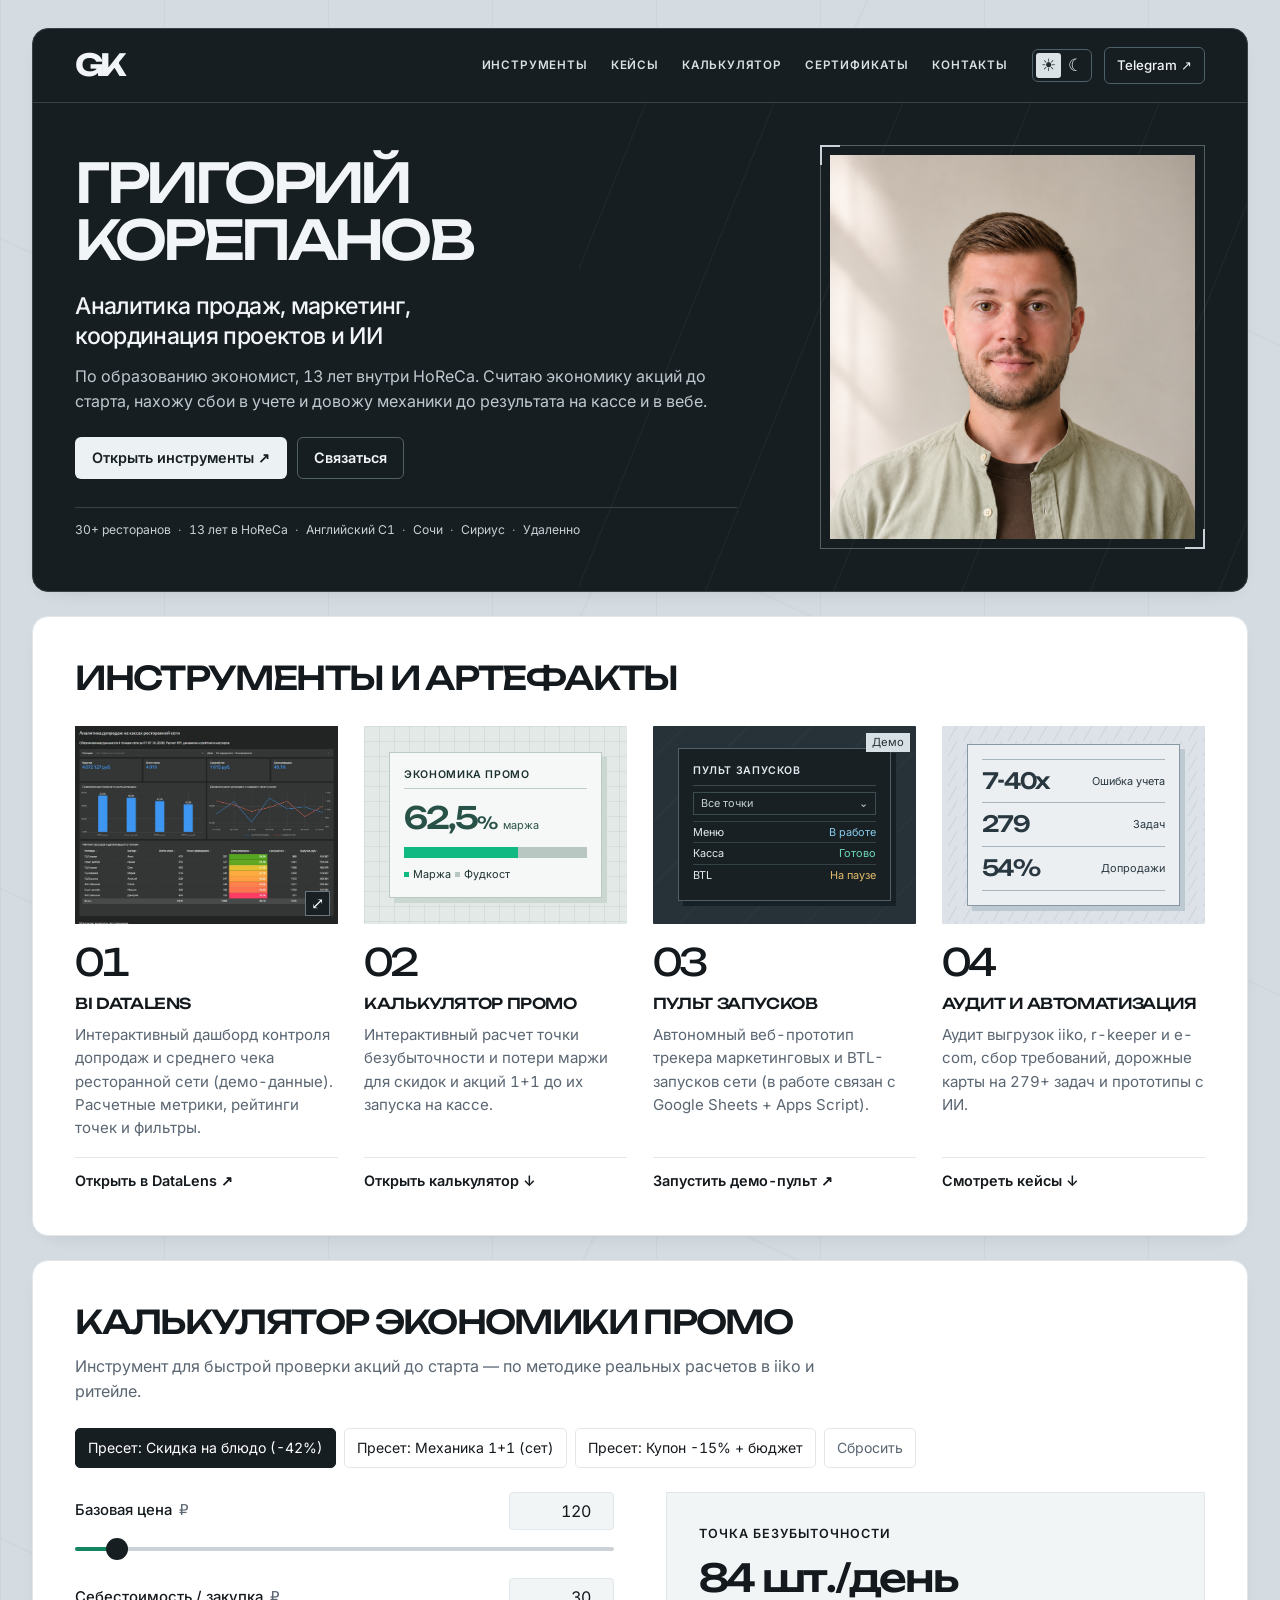
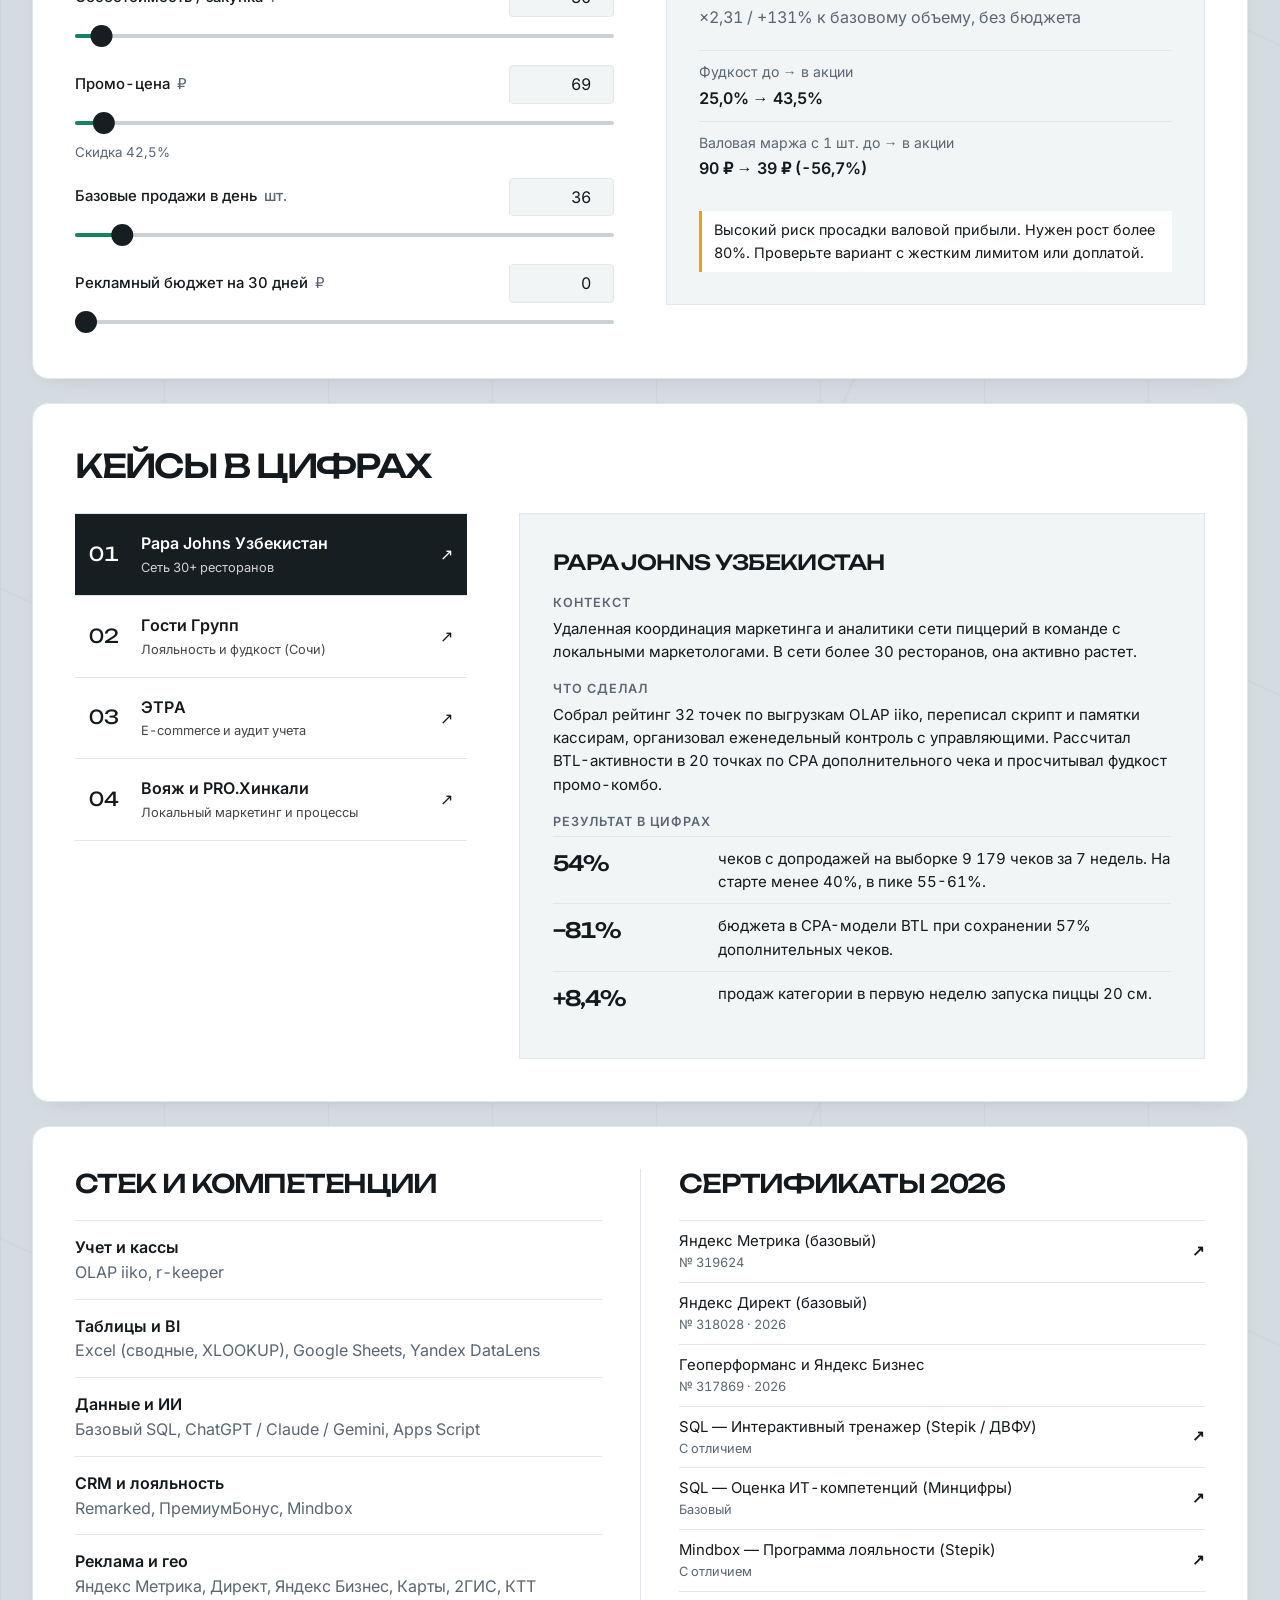
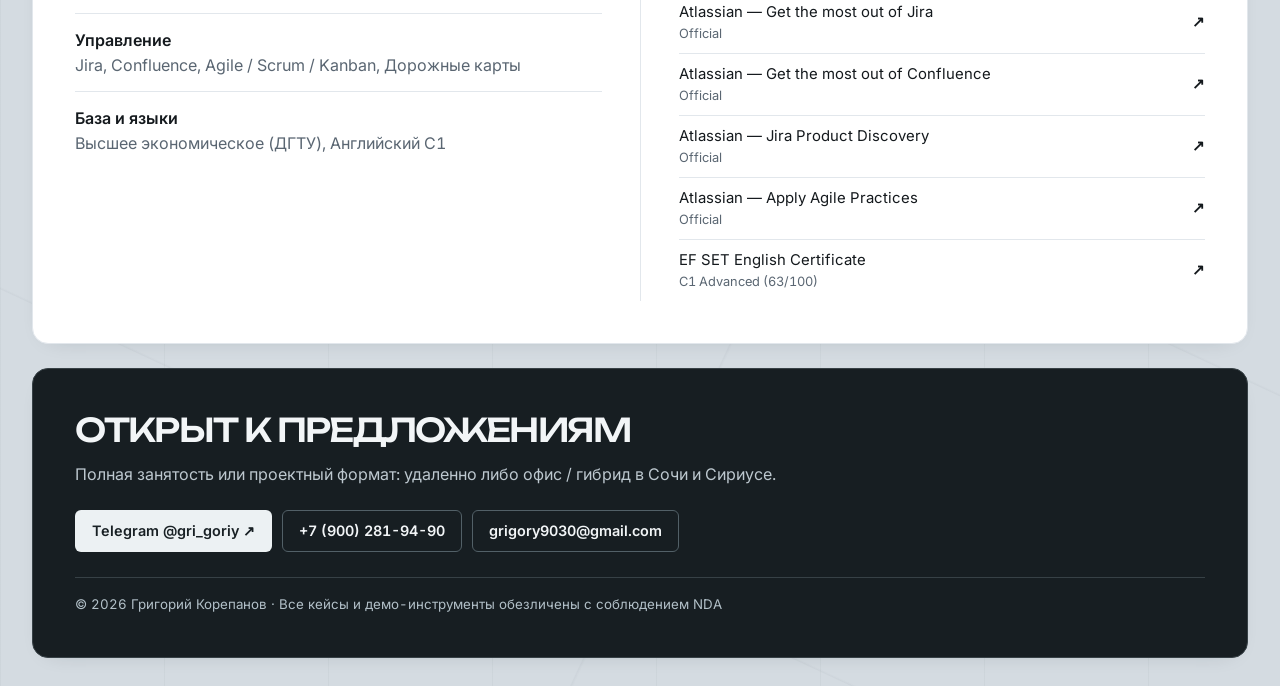
==== index.html @ f905be8c "Add third promo preset and scroll-to-top button" ====
<!doctype html>
<html lang="ru">
<head>
  <meta charset="utf-8">
  <meta name="viewport" content="width=device-width, initial-scale=1">
  <meta name="color-scheme" content="light dark">
  <title>Григорий Корепанов — аналитика продаж, маркетинг, проекты и ИИ</title>
  <meta name="description" content="Портфолио с интерактивными инструментами: BI-дашборд Yandex DataLens, калькулятор экономики промо, демо-пульт запусков сети и кейсы в цифрах.">
  <link rel="icon" type="image/svg+xml" href="assets/img/favicon.svg">
  <meta property="og:type" content="website">
  <meta property="og:locale" content="ru_RU">
  <meta property="og:url" content="https://grigory9030.github.io/">
  <meta property="og:title" content="Григорий Корепанов — аналитика продаж, маркетинг, проекты и ИИ">
  <meta property="og:description" content="Портфолио с интерактивными инструментами: BI-дашборд Yandex DataLens, калькулятор экономики промо, демо-пульт запусков сети и кейсы в цифрах.">
  <meta property="og:image" content="https://grigory9030.github.io/assets/img/og-preview.png">
  <meta property="og:image:type" content="image/png">
  <meta property="og:image:width" content="1200">
  <meta property="og:image:height" content="630">
  <meta property="og:image:alt" content="Григорий Корепанов, аналитика продаж и маркетинг">
  <meta name="twitter:card" content="summary_large_image">
  <meta name="twitter:title" content="Григорий Корепанов — аналитика продаж, маркетинг, проекты и ИИ">
  <meta name="twitter:description" content="Портфолио с интерактивными инструментами: BI-дашборд Yandex DataLens, калькулятор экономики промо, демо-пульт запусков сети и кейсы в цифрах.">
  <meta name="twitter:image" content="https://grigory9030.github.io/assets/img/og-preview.png">
  <script src="theme.js?v=2"></script>
  <link rel="stylesheet" href="styles.css?v=2">
  <script src="motion.js" defer></script>
  <script src="app.js?v=2" defer></script>
</head>
<body>
<svg class="jelly-filter" width="0" height="0" aria-hidden="true">
  <filter id="jelly-goo" x="-35%" y="-25%" width="170%" height="150%">
    <feGaussianBlur in="SourceGraphic" stdDeviation="8" result="blur"/>
    <feColorMatrix in="blur" type="matrix" values="1 0 0 0 0  0 1 0 0 0  0 0 1 0 0  0 0 0 22 -10" result="goo"/>
    <feComposite in="SourceGraphic" in2="goo" operator="atop"/>
  </filter>
</svg>
<a class="skip" href="#tools">К инструментам</a>
<main class="page">
  <section class="panel hero" aria-labelledby="name" id="top">
    <header>
      <a class="monogram" href="#top" aria-label="Григорий Корепанов, начало страницы">GK</a>
      <nav id="main-nav" aria-label="Разделы портфолио">
        <a href="#tools">Инструменты</a><a href="#cases">Кейсы</a><a href="#calculator">Калькулятор</a><a href="#certificates">Сертификаты</a><a href="#contacts">Контакты</a>
      </nav>
      <div class="header-actions">
        <button class="menu-toggle" type="button" aria-controls="main-nav" aria-expanded="false">Меню</button>
        <button class="theme-toggle" type="button" aria-label="Темная тема" aria-pressed="false" title="Переключить тему"><span aria-hidden="true">☀</span><span aria-hidden="true">☾</span></button>
        <a class="top-telegram" href="https://t.me/gri_goriy" target="_blank" rel="noopener">Telegram ↗</a>
      </div>
    </header>
    <div class="hero-body">
      <div class="hero-copy">
        <h1 id="name" tabindex="-1">Григорий<br>Корепанов</h1>
        <p class="position">Аналитика продаж, маркетинг,<br class="desktop"> координация проектов и ИИ</p>
        <p class="intro">По образованию экономист, 13 лет внутри HoReCa. Считаю экономику акций до старта, нахожу сбои в учете и довожу механики до результата на кассе и в вебе.</p>
        <div class="buttons"><a class="btn bright" href="#tools">Открыть инструменты ↗</a><a class="btn outline" href="#contacts">Связаться</a></div>
        <ul class="facts" aria-label="Краткие факты"><li>30+ ресторанов</li><li>13 лет в HoReCa</li><li>Английский C1</li><li>Сочи</li><li>Сириус</li><li>Удаленно</li></ul>
      </div>
      <div class="portrait-frame"><img class="portrait" src="assets/img/photo.png" width="1086" height="1448" alt="Григорий Корепанов"></div>
    </div>
  </section>

  <section class="panel pad" id="tools" aria-labelledby="tools-title">
    <h2 id="tools-title">Инструменты и артефакты</h2>
    <div class="tools-grid">
      <article class="tool">
        <a class="preview dashboard" id="show-dashboard" href="assets/img/datalens-preview.png" aria-label="Увеличить скриншот дашборда DataLens"><img src="assets/img/datalens-preview.png" alt="" width="1424" height="1226"><span class="enlarge" aria-hidden="true">⤢</span></a>
        <span class="index">01</span><h3>BI DataLens</h3>
        <p>Интерактивный дашборд контроля допродаж и среднего чека ресторанной сети (демо-данные). Расчетные метрики, рейтинги точек и фильтры.</p>
        <a class="tool-link" href="https://datalens.yandex/4i9kp7n8df4an?_share_link=public" target="_blank" rel="noopener">Открыть в DataLens ↗</a>
      </article>
      <article class="tool">
        <div class="preview calc-art" aria-hidden="true"><div class="mini-widget"><div class="micro-heading">Экономика промо</div><div class="mini-summary"><strong>62,5<span>%</span></strong><span>маржа</span></div><div class="proportion"></div><div class="micro-legend"><i></i> Маржа <i></i> Фудкост</div></div></div>
        <span class="index">02</span><h3>Калькулятор промо</h3>
        <p>Интерактивный расчет точки безубыточности и потери маржи для скидок и акций 1+1 до их запуска на кассе.</p>
        <a class="tool-link" href="#calculator">Открыть калькулятор ↓</a>
      </article>
      <article class="tool">
        <div class="preview tracker-art" aria-hidden="true"><div class="mini-tracker"><div class="micro-heading">Пульт запусков</div><div class="mini-filter">Все точки <span>⌄</span></div><div class="mini-row"><span>Меню</span><em>В работе</em></div><div class="mini-row"><span>Касса</span><em>Готово</em></div><div class="mini-row"><span>BTL</span><em>На паузе</em></div></div></div>
        <span class="index">03</span><h3>Пульт запусков</h3>
        <p>Автономный веб-прототип трекера маркетинговых и BTL-запусков сети (в работе связан с Google Sheets + Apps Script).</p>
        <a class="tool-link" data-theme-link href="./tracker.html">Запустить демо-пульт ↗</a> <small class="demo-label">Демо</small>
      </article>
      <article class="tool">
        <div class="preview audit-art" aria-hidden="true"><div class="audit-sheet"><div><strong>7-40x</strong><span>Ошибка учета</span></div><div><strong>279</strong><span>Задач</span></div><div><strong>54%</strong><span>Допродажи</span></div></div></div>
        <span class="index">04</span><h3>Аудит и автоматизация</h3><p>Аудит выгрузок iiko, r-keeper и e-com, сбор требований, дорожные карты на 279+ задач и прототипы с ИИ.</p>
        <a class="tool-link" href="#cases">Смотреть кейсы ↓</a>
      </article>
    </div>
  </section>

  <section class="panel pad" id="calculator" aria-labelledby="calc-title">
    <h2 id="calc-title">Калькулятор экономики промо</h2>
    <p class="lead">Инструмент для быстрой проверки акций до старта — по методике реальных расчетов в iiko и ритейле.</p>
    <div class="presets" aria-label="Пресеты калькулятора">
      <button type="button" data-preset="dish">Пресет: Скидка на блюдо (-42%)</button>
      <button type="button" data-preset="set">Пресет: Механика 1+1 (сет)</button>
      <button type="button" data-preset="coupon">Пресет: Купон -15% + бюджет</button>
      <button type="button" id="reset-calc">Сбросить</button>
    </div>
    <div class="calc-layout">
      <form id="calc-form" onsubmit="return false">
        <p id="unit-note" hidden>В механике 1+1 цена, себестоимость и объем указаны для целого сета.</p>
        <div class="control">
          <label for="base">Базовая цена <span class="unit">₽</span></label>
          <input id="base" type="number" min="0.01" max="1000000000" step="0.01" value="120" inputmode="decimal" required>
          <input type="range" data-field="base" aria-label="Базовая цена, ползунок" min="0.01" max="2000" step="0.01" value="120">
          
        </div>
        <div class="control">
          <label for="cost">Себестоимость / закупка <span class="unit">₽</span></label>
          <input id="cost" type="number" min="0" max="1000000000" step="0.01" value="30" inputmode="decimal" required>
          <input type="range" data-field="cost" aria-label="Себестоимость / закупка, ползунок" min="0" max="1000" step="0.01" value="30">
          
        </div>
        <div class="control">
          <label for="promo">Промо-цена <span class="unit">₽</span></label>
          <input id="promo" type="number" min="0" max="1000000000" step="0.01" value="69" inputmode="decimal" required>
          <input type="range" data-field="promo" aria-label="Промо-цена, ползунок" min="0" max="2000" step="0.01" value="69">
          <small id="discount-label"></small>
        </div>
        <div class="control">
          <label for="volume">Базовые продажи в день <span class="unit">шт.</span></label>
          <input id="volume" type="number" min="1" max="1000000000" step="1" value="36" inputmode="numeric" required>
          <input type="range" data-field="volume" aria-label="Базовые продажи в день, ползунок" min="1" max="500" step="1" value="36">
          
        </div>
        <div class="control">
          <label for="budget">Рекламный бюджет на 30 дней <span class="unit">₽</span></label>
          <input id="budget" type="number" min="0" max="1000000000" step="1" value="0" inputmode="numeric" required>
          <input type="range" data-field="budget" aria-label="Рекламный бюджет на 30 дней, ползунок" min="0" max="50000" step="1" value="0">
          
        </div>
      </form>
      <div class="calc-result" aria-live="polite" aria-atomic="true">
        <h3>Точка безубыточности</h3><strong id="target"></strong><p id="growth"></p>
        <dl>
          <div><dt>Фудкост до → в акции</dt><dd id="food"></dd></div>
          <div><dt>Валовая маржа с 1 шт. до → в акции</dt><dd id="profits"></dd></div>
          <div id="ad-row" hidden><dt>Окупаемость бюджета</dt><dd id="ad-cost"></dd></div>
          <div id="ad-total-row" hidden><dt>Точка безубыточности с бюджетом</dt><dd id="ad-total"></dd></div>
        </dl>
        <div id="verdict" class="verdict"></div>
      </div>
    </div>
  </section>

  <section class="panel pad" id="cases" aria-labelledby="cases-title">
    <h2 id="cases-title">Кейсы в цифрах</h2>
    <div class="case-split">
      <div class="case-tabs" role="tablist" aria-label="Кейсы" aria-orientation="vertical">
        <button id="tab-0" role="tab" aria-controls="case-0" aria-selected="true" tabindex="0"><span class="case-num">01</span><span><b>Papa Johns Узбекистан</b><small>Сеть 30+ ресторанов</small></span><span aria-hidden="true">↗</span></button>
        <button id="tab-1" role="tab" aria-controls="case-1" aria-selected="false" tabindex="-1"><span class="case-num">02</span><span><b>Гости Групп</b><small>Лояльность и фудкост (Сочи)</small></span><span aria-hidden="true">↗</span></button>
        <button id="tab-2" role="tab" aria-controls="case-2" aria-selected="false" tabindex="-1"><span class="case-num">03</span><span><b>ЭТРА</b><small>E-commerce и аудит учета</small></span><span aria-hidden="true">↗</span></button>
        <button id="tab-3" role="tab" aria-controls="case-3" aria-selected="false" tabindex="-1"><span class="case-num">04</span><span><b>Вояж и PRO.Хинкали</b><small>Локальный маркетинг и процессы</small></span><span aria-hidden="true">↗</span></button>
      </div>
      <div class="case-records">
        <article id="case-0" class="case-record" role="tabpanel" aria-labelledby="tab-0" tabindex="0">
          <h3>Papa Johns Узбекистан</h3><h4>Контекст</h4><p>Удаленная координация маркетинга и аналитики сети пиццерий в команде с локальными маркетологами. В сети более 30 ресторанов, она активно растет.</p><h4>Что сделал</h4><p>Собрал рейтинг 32 точек по выгрузкам OLAP iiko, переписал скрипт и памятки кассирам, организовал еженедельный контроль с управляющими. Рассчитал BTL-активности в 20 точках по CPA дополнительного чека и просчитывал фудкост промо-комбо.</p>
          <h4>Результат в цифрах</h4>
          <dl class="case-metrics"><div><dt>54%</dt><dd>чеков с допродажей на выборке 9 179 чеков за 7 недель. На старте менее 40%, в пике 55-61%.</dd></div><div><dt>−81%</dt><dd>бюджета в CPA-модели BTL при сохранении 57% дополнительных чеков.</dd></div><div><dt>+8,4%</dt><dd>продаж категории в первую неделю запуска пиццы 20 см.</dd></div></dl>
        </article>
        <article id="case-1" class="case-record" role="tabpanel" aria-labelledby="tab-1" tabindex="0" hidden>
          <h3>Гости Групп</h3><h4>Контекст</h4><p>Сочинская ресторанная сеть в Красной Поляне. Задачи включали развитие программы лояльности Remarked и отсечение убыточных промо.</p><h4>Что сделал</h4><p>Рассчитал welcome-оффер «2000 баллов за регистрацию», подготовил ТЗ на QR-носители в залах, выявил сбой доставки триггера на 7-й день. Провел аудит акций по фудкосту и валовой прибыли в iiko.</p>
          <h4>Результат в цифрах</h4>
          <dl class="case-metrics"><div><dt>1 765</dt><dd>регистраций за 8 недель. Конверсия в первую покупку 64,6%, средний чек участников выше на 75%.</dd></div><div><dt>3,98 ₽</dt><dd>расчетной валовой прибыли на 1 ₽ баллов. После размещения QR регистрации выросли на 38%, возврат гостей вырос с 10,9% до 16,6%.</dd></div><div><dt>−46%</dt><dd>достигало падение валовой прибыли у акций, которые исключили.</dd></div></dl>
        </article>
        <article id="case-2" class="case-record" role="tabpanel" aria-labelledby="tab-2" tabindex="0" hidden>
          <h3>ЭТРА</h3><h4>Контекст</h4><p>Интернет-магазин и онлайн-обучение с клиентской базой 27 000 человек.</p><h4>Что сделал</h4><p>Координировал редизайн магазина на Next.js / Payload CMS, перенос курса на поддомен и запуск сезонного проекта. Спроектировал 3-шаговую цепочку брошенной корзины с подарком вместо скидки. Вместе с аналитиком провел аудит выгрузок.</p>
          <h4>Результат в цифрах</h4>
          <dl class="case-metrics"><div><dt>7-40 раз</dt><dd>во столько раз ошибка статусов заказов занижала продажи в отчетах. Ошибка исправлена.</dd></div><div><dt>112,9%</dt><dd>выполнение командой плана выручки за сентябрь.</dd></div></dl>
        </article>
        <article id="case-3" class="case-record" role="tabpanel" aria-labelledby="tab-3" tabindex="0" hidden>
          <h3>Вояж и PRO.Хинкали</h3><h4>Контекст</h4><p>Два ресторана в Ростове Великом (ООО «Вояж») и четыре ресторана PRO.Хинкали / Lali.</p><h4>Что сделал</h4><p>Вел дорожную карту на 279 задач и матрицу 70 функций команды. Пересчитал цены 102 блюд по конкурентам и фудкосту, подготовил 4 карты торговых территорий и схему навигации из 7 точек. Провел аудит Яндекс Директа за 9 месяцев и выгрузок r-keeper.</p>
          <h4>Результат в цифрах</h4>
          <dl class="case-metrics"><div><dt>110%</dt><dd>выполнение командой сводного плана выручки августа.</dd></div><div><dt>84 чека</dt><dd>с 1 000 купонов. Конверсия выросла с 5% до 8,4%.</dd></div><div><dt>919 ₽</dt><dd>CPA в Поиске против 1 764 ₽ в РСЯ.</dd></div><div><dt>58 позиций</dt><dd>вместо 16 показывал чек из-за ошибки в r-keeper.</dd></div></dl>
        </article>
      </div>
    </div>
  </section>

  <section class="panel pad specs" id="certificates" aria-label="Стек и сертификаты 2026">
    <div><h2>Стек и компетенции</h2><dl class="stack-list">
      <div><dt>Учет и кассы</dt><dd>OLAP iiko, r-keeper</dd></div>
      <div><dt>Таблицы и BI</dt><dd>Excel (сводные, XLOOKUP), Google Sheets, Yandex DataLens</dd></div>
      <div><dt>Данные и ИИ</dt><dd>Базовый SQL, ChatGPT / Claude / Gemini, Apps Script</dd></div>
      <div><dt>CRM и лояльность</dt><dd>Remarked, ПремиумБонус, Mindbox</dd></div>
      <div><dt>Реклама и гео</dt><dd>Яндекс Метрика, Директ, Яндекс Бизнес, Карты, 2ГИС, КТТ</dd></div>
      <div><dt>Управление</dt><dd>Jira, Confluence, Agile / Scrum / Kanban, Дорожные карты</dd></div>
      <div><dt>База и языки</dt><dd>Высшее экономическое (ДГТУ), Английский C1</dd></div>
    </dl></div>
    <div><h2>Сертификаты 2026</h2><ul class="cert-list">
      <li><a href="assets/certs/yandex-metrika.pdf" target="_blank" rel="noopener"><span>Яндекс Метрика (базовый)<small>№ 319624</small></span><b aria-hidden="true">↗</b></a></li>
      <li><span>Яндекс Директ (базовый)<small>№ 318028 · 2026</small></span></li>
      <li><span>Геоперформанс и Яндекс Бизнес<small>№ 317869 · 2026</small></span></li>
      <li><a href="assets/certs/sql-stepik.pdf" target="_blank" rel="noopener"><span>SQL — Интерактивный тренажер (Stepik / ДВФУ)<small>С отличием</small></span><b aria-hidden="true">↗</b></a></li>
      <li><a href="assets/certs/sql-mincifry.pdf" target="_blank" rel="noopener"><span>SQL — Оценка ИТ-компетенций (Минцифры)<small>Базовый</small></span><b aria-hidden="true">↗</b></a></li>
      <li><a href="https://stepik.org/certificate/0aa298a273b7d3f8244e8a07cd663d7ff45f9c26.pdf" target="_blank" rel="noopener"><span>Mindbox — Программа лояльности (Stepik)<small>С отличием</small></span><b aria-hidden="true">↗</b></a></li>
      <li><a href="assets/certs/atlassian-jira.pdf" target="_blank" rel="noopener"><span>Atlassian — Get the most out of Jira<small>Official</small></span><b aria-hidden="true">↗</b></a></li>
      <li><a href="assets/certs/atlassian-confluence.pdf" target="_blank" rel="noopener"><span>Atlassian — Get the most out of Confluence<small>Official</small></span><b aria-hidden="true">↗</b></a></li>
      <li><a href="assets/certs/atlassian-jira-product-discovery.pdf" target="_blank" rel="noopener"><span>Atlassian — Jira Product Discovery<small>Official</small></span><b aria-hidden="true">↗</b></a></li>
      <li><a href="assets/certs/atlassian-agile.pdf" target="_blank" rel="noopener"><span>Atlassian — Apply Agile Practices<small>Official</small></span><b aria-hidden="true">↗</b></a></li>
      <li><a href="assets/certs/ef-set.pdf" target="_blank" rel="noopener"><span>EF SET English Certificate<small>C1 Advanced (63/100)</small></span><b aria-hidden="true">↗</b></a></li>
    </ul></div>
  </section>
  <footer class="panel pad contacts" id="contacts"><h2>Открыт к предложениям</h2><p>Полная занятость или проектный формат: удаленно либо офис / гибрид в Сочи и Сириусе.</p>
    <div class="buttons"><a class="btn bright" href="https://t.me/gri_goriy" target="_blank" rel="noopener">Telegram @gri_goriy ↗</a><a class="btn outline" href="tel:+79002819490">+7 (900) 281-94-90</a><a class="btn outline" href="mailto:grigory9030@gmail.com">grigory9030@gmail.com</a></div>
    <small>© 2026 Григорий Корепанов · Все кейсы и демо-инструменты обезличены с соблюдением NDA</small></footer>
</main>
<button class="back-to-top" type="button" aria-label="Вернуться наверх" inert>
  <svg width="20" height="20" viewBox="0 0 24 24" fill="none" stroke="currentColor" stroke-width="1.5" stroke-linecap="round" stroke-linejoin="round" aria-hidden="true"><path d="M12 19V5m-5 5 5-5 5 5"/></svg>
</button>
<dialog id="lightbox" aria-label="Дашборд аналитики допродаж"><div class="viewer-head"><strong>BI DataLens</strong><div><button type="button" id="zoom" aria-pressed="false">Увеличить</button><button type="button" id="close-viewer" aria-label="Закрыть просмотр">Закрыть ×</button></div></div><div class="image-stage"><img src="assets/img/datalens-preview.png" alt="Дашборд по четырем ресторанам: выручка, средний чек, доля допродаж и рейтинг кассиров" width="1424" height="1226"></div></dialog>
</body>
</html>
---- styles.css ----
@font-face { font-family:Inter; src:url("assets/fonts/inter-ru.woff2") format("woff2"); font-style:normal; font-weight:400 600; font-display:swap; unicode-range:U+0301,U+0400-045F,U+0490-0491,U+04B0-04B1,U+2116; }
@font-face { font-family:Inter; src:url("assets/fonts/inter-latin.woff2") format("woff2"); font-style:normal; font-weight:400 600; font-display:swap; unicode-range:U+0000-00FF,U+0131,U+0152-0153,U+02BB-02BC,U+02C6,U+02DA,U+02DC,U+0304,U+0308,U+0329,U+2000-206F,U+20AC,U+2122,U+2191,U+2193,U+2212,U+2215,U+FEFF,U+FFFD; }
@font-face { font-family:Unbounded; src:url("assets/fonts/unbounded-ru.woff2") format("woff2"); font-style:normal; font-weight:400 700; font-display:swap; unicode-range:U+0301,U+0400-045F,U+0490-0491,U+04B0-04B1,U+2116; }
@font-face { font-family:Unbounded; src:url("assets/fonts/unbounded-latin.woff2") format("woff2"); font-style:normal; font-weight:400 700; font-display:swap; unicode-range:U+0000-00FF,U+0131,U+0152-0153,U+02BB-02BC,U+02C6,U+02DA,U+02DC,U+0304,U+0308,U+0329,U+2000-206F,U+20AC,U+2122,U+2191,U+2193,U+2212,U+2215,U+FEFF,U+FFFD; }

:root {
  color-scheme:light;
  --bg:#d4dbe1; --surface:#fff; --line:#e2e7ec; --ink:#14191d; --muted:#5a6672;
  --inset:#f2f5f6; --strong:#171e22; --reverse:#fff; --grid:rgb(63 78 90 / .045);
  --on-dark:#f2f5f7; --muted-dark:#bdc8cf; --line-dark:#374146; --title:Unbounded,Arial,sans-serif;
  --corner-offset:24px; --back-to-top-size:44px;
  font-family:Inter,Arial,sans-serif; font-variant-numeric:tabular-nums;
}
:root[data-theme="dark"] {
  color-scheme:dark;
  --bg:#0e1316; --surface:#182024; --line:#28333a; --ink:#f2f5f7; --muted:#94a3b0;
  --inset:#121a1e; --strong:#e6edf1; --reverse:#14191d; --grid:rgb(197 218 232 / .035);
}
* { box-sizing:border-box; }
html { scroll-behavior:smooth; scroll-padding:20px; }
body { margin:0; color:var(--ink); line-height:1.55; background-color:var(--bg); background-image:linear-gradient(115deg,transparent 64%,var(--grid) 64.1%,transparent 64.3%),linear-gradient(25deg,transparent 36%,var(--grid) 36.1%,transparent 36.3%),linear-gradient(90deg,var(--grid) 1px,transparent 1px); background-size:1050px 650px,1050px 650px,164px 100%; }
h1,h2,h3,h4,p,ul,dl,dd { margin:0; }
h1,h2,h3,.monogram,.index,.case-num,.case-metrics dt,.calc-result>strong { font-family:var(--title); font-weight:500; }
a { color:inherit; text-decoration:none; }
button,input { color:inherit; font:inherit; font-variant-numeric:tabular-nums; }
button { cursor:pointer; }
button,a,input { -webkit-tap-highlight-color:transparent; }
button:focus-visible,a:focus-visible,input:focus-visible,article:focus-visible { outline:3px solid #0ea5e9; outline-offset:3px; }
[hidden] { display:none !important; }
.skip { position:fixed; top:-80px; left:16px; z-index:10; background:white; color:black; padding:12px; }
.skip:focus { top:8px; }
.back-to-top {
  position:fixed;
  z-index:6;
  right:var(--corner-offset);
  bottom:var(--corner-offset);
  display:grid;
  place-items:center;
  width:var(--back-to-top-size);
  height:var(--back-to-top-size);
  padding:0;
  border:1px solid #64727c;
  border-radius:12px;
  background:var(--surface);
  color:var(--ink);
  box-shadow:0 3px 14px rgb(12 22 28 / .24);
  visibility:hidden;
  opacity:0;
  pointer-events:none;
  transform:translateY(8px);
  transition:opacity .2s ease, transform .2s ease, visibility 0s .2s;
}
.back-to-top.is-visible { visibility:visible; opacity:1; pointer-events:auto; transform:none; transition-delay:0s; }
.back-to-top svg { transition:transform .18s ease; }
.back-to-top:hover svg { transform:translateY(-2px); }
:root[data-theme="dark"] .back-to-top { border-color:#36444d; }
@media (max-width:640px) { :root { --corner-offset:16px; } }
@media (prefers-reduced-motion:reduce) {
  .back-to-top,.back-to-top svg { transition:none; }
  .back-to-top:hover svg { transform:none; }
}
.page { width:min(calc(100% - 64px),1280px); margin:28px auto; display:grid; gap:24px; }
.panel { border-radius:16px; border:1px solid var(--line); background:var(--surface); min-width:0; box-shadow:0 7px 23px -18px rgb(16 28 36 / .32); }
.pad { padding:clamp(24px,3.3vw,48px); }
h2 { font-size:clamp(1.38rem,2.55vw,2.45rem); letter-spacing:-.05em; text-transform:uppercase; line-height:1.19; text-wrap:balance; }
.hero,.contacts { background:#171e22; color:var(--on-dark); border-color:var(--line-dark); }
.hero { overflow:hidden; }
.hero header { display:flex; align-items:center; gap:24px; padding:18px clamp(24px,3.3vw,48px); border-bottom:1px solid var(--line-dark); }
.monogram { font-size:1.9rem; letter-spacing:-.13em; font-weight:700; line-height:1; margin-right:auto; }
.hero nav,.header-actions,.buttons,.presets { display:flex; align-items:center; flex-wrap:wrap; }
.hero nav { gap:clamp(12px,1.8vw,29px); }
.hero nav a { font-size:.73rem; font-weight:600; letter-spacing:.07em; text-transform:uppercase; color:#d9dfe2; padding:8px 0; }
.hero nav a:hover,.tool-link:hover { text-decoration:underline; text-underline-offset:5px; }
.header-actions { gap:12px; }
.theme-toggle,.menu-toggle,.top-telegram { display:inline-flex; align-items:center; justify-content:center; border:1px solid #506068; border-radius:6px; color:#f2f5f7; background:transparent; }
.theme-toggle { padding:3px; gap:2px; }
.theme-toggle span { width:25px; height:25px; display:grid; place-content:center; font:1.08rem/1 Arial,sans-serif; border-radius:3px; }
.theme-toggle span:first-child,:root[data-theme="dark"] .theme-toggle span:last-child { background:#dbe2e6; color:#222b31; }
:root[data-theme="dark"] .theme-toggle span:first-child { background:transparent; color:#f2f5f7; }
.top-telegram,.menu-toggle { font-size:.83rem; padding:7px 12px; font-weight:500; }
.menu-toggle { display:none; }
.hero-body { display:grid; grid-template-columns:minmax(0,1.55fr) minmax(0,.9fr); gap:clamp(38px,6.5vw,94px); padding:clamp(30px,3.3vw,49px); align-items:center; position:relative; isolation:isolate; }
.hero-body::before { content:""; position:absolute; inset:0 0 0 45%; z-index:-1; pointer-events:none; background:repeating-linear-gradient(112deg,transparent 0 61px,rgba(171,193,201,.065) 62px,transparent 63px 119px); }
h1 { font-size:clamp(2.4rem,4.25vw,3.95rem); font-weight:500; letter-spacing:-.065em; text-transform:uppercase; line-height:1.06; }
.position { max-width:560px; font-size:clamp(1.25rem,1.8vw,1.62rem); line-height:1.32; font-weight:500; letter-spacing:-.028em; margin:22px 0 12px; }
.intro { max-width:710px; font-size:1rem; color:var(--muted-dark); line-height:1.57; }
.buttons { gap:10px; margin-top:23px; }
.btn { min-height:42px; display:inline-flex; align-items:center; justify-content:center; border:1px solid transparent; padding:9px 16px; border-radius:6px; font-size:.9rem; font-weight:600; }
.bright { background:#ecf1f3; color:#182024; }
.bright:hover { background:#fff; }
.outline { border-color:#526067; }
.outline:hover,.top-telegram:hover,.menu-toggle:hover { background:#2a353a; }
.facts { list-style:none; border-top:1px solid var(--line-dark); margin-top:28px; padding:13px 0 0; display:flex; flex-wrap:wrap; gap:3px 0; color:#c7d0d5; font-size:.76rem; }
.facts li:not(:last-child)::after { content:"·"; margin:0 7px; color:#9ca7ae; }
.portrait-frame { position:relative; padding:9px; border:1px solid #536167; width:100%; max-width:390px; justify-self:end; }
.portrait-frame::before,.portrait-frame::after { content:""; position:absolute; width:18px; height:18px; pointer-events:none; }
.portrait-frame::before { inset:-1px auto auto -1px; border-left:2px solid #c9d2d8; border-top:2px solid #c9d2d8; }
.portrait-frame::after { inset:auto -1px -1px auto; border-right:2px solid #c9d2d8; border-bottom:2px solid #c9d2d8; }
.portrait { width:100%; height:clamp(340px,30vw,407px); display:block; object-fit:cover; object-position:center top; }
.tools-grid { display:grid; gap:clamp(18px,2vw,29px); grid-template-columns:repeat(4,minmax(0,1fr)); margin-top:28px; }
.tool { display:flex; flex-direction:column; min-width:0; position:relative; }
.preview { width:100%; aspect-ratio:4/3; overflow:hidden; border-radius:1px; display:grid; place-items:center; position:relative; }
.dashboard { background:#223036; }
.dashboard img { width:100%; height:100%; object-fit:cover; object-position:center top; display:block; }
.enlarge { position:absolute; right:8px; bottom:8px; background:#182024; color:#fff; border:1px solid #6b777e; width:25px; height:25px; display:grid; place-content:center; }
.calc-art,.audit-art { background-color:#e2e9e7; background-image:linear-gradient(rgb(56 86 77 / .065) 1px,transparent 1px),linear-gradient(90deg,rgb(56 86 77 / .065) 1px,transparent 1px); background-size:15px 15px; color:#1c3030; }
.mini-widget,.mini-tracker,.audit-sheet { width:81%; padding:clamp(10px,1.1vw,17px); }
.mini-widget { background:#f6f8f7; border:1px solid #bacac4; box-shadow:5px 5px 0 #cbd8d2; }
.micro-heading { font-size:.66rem; text-transform:uppercase; letter-spacing:.06em; font-weight:600; border-bottom:1px solid #becbc8; padding-bottom:5px; }
.mini-summary { display:flex; gap:7px; align-items:baseline; padding:5px 0; color:#285247; }
.mini-summary strong,.audit-sheet strong { font-family:var(--title); font-weight:500; }
.mini-summary strong { font-size:clamp(1.2rem,2.4vw,2.1rem); letter-spacing:-.065em; }
.mini-summary strong span { font-size:.55em; }
.mini-summary>span,.micro-legend,.mini-row,.mini-filter,.audit-sheet span { font-size:.68rem; }
.proportion { height:11px; background:linear-gradient(90deg,#10b981 62.5%,#b9c7c3 62.5%); }
.micro-legend { display:flex; align-items:center; gap:4px; margin-top:8px; }
.micro-legend i { width:5px; height:5px; background:#10b981; }
.micro-legend i+i { background:#b9c7c3; }
.tracker-art { color:#e3ebf1; background:repeating-linear-gradient(135deg,#273238 0 22px,#2b383d 23px,#273238 24px 45px); }
.mini-tracker { border:1px solid #516068; background:#182024; box-shadow:5px 5px 0 #172025; }
.mini-tracker .micro-heading,.mini-row { border-color:#3b494d; }
.mini-filter { color:#c5d1d4; padding:2px 7px; margin:6px 0; border:1px solid #3c4c52; display:flex; justify-content:space-between; }
.mini-row { display:flex; align-items:center; justify-content:space-between; padding:2px 0; border-top:1px solid #334248; }
.mini-row em { font-style:normal; color:#89caea; }
.mini-row:nth-last-child(2) em { color:#6cd9b7; }
.mini-row:last-child em { color:#e5bd6b; }
.audit-art { background-color:#dce2e7; background-image:repeating-linear-gradient(120deg,transparent 0 12px,#cbd3d9 13px,transparent 14px 24px); color:#293741; }
.audit-sheet { background:#ebeff1; border:1px solid #8798a3; box-shadow:5px 5px 0 #bdc9d0; }
.audit-sheet div { display:flex; align-items:center; justify-content:space-between; gap:4px; border-top:1px solid #aab6bd; padding:4px 0; }
.audit-sheet div:last-child { border-bottom:1px solid #aab6bd; }
.audit-sheet strong { font-size:clamp(1.1rem,1.75vw,1.65rem); letter-spacing:-.06em; }
.index { font-size:2.35rem; letter-spacing:-.08em; line-height:1.1; font-weight:400; margin:18px 0 10px; }
.tool h3,.case-record h3 { font-size:clamp(.94rem,1.13vw,1.15rem); text-transform:uppercase; line-height:1.4; letter-spacing:-.025em; }
.tool>p { color:var(--muted); margin:9px 0 18px; font-size:.94rem; line-height:1.55; }
.tool-link { align-self:flex-start; margin-top:auto; border-top:1px solid var(--line); width:100%; padding-top:12px; font-size:.9rem; font-weight:600; }
.demo-label { position:absolute; right:6px; top:7px; font-size:.7rem; background:#d7e0e5; padding:1px 6px; color:#26333a; }
.lead { color:var(--muted); margin-top:12px; max-width:780px; }
.presets { gap:8px; margin:24px 0; }
.presets button,.viewer-head button { padding:8px 12px; background:var(--surface); color:var(--ink); border:1px solid var(--line); border-radius:5px; font-size:.88rem; }
.presets button[aria-pressed="true"],.presets button:hover { background:var(--strong); color:var(--reverse); border-color:var(--strong); }
.calc-layout,.case-split,.specs { display:grid; grid-template-columns:1fr 1fr; gap:clamp(24px,4vw,58px); }
#calc-form { min-width:0; }
#unit-note { color:var(--muted); font-size:.88rem; margin-bottom:12px; }
.control { display:grid; grid-template-columns:minmax(0,1fr) 105px; align-items:center; gap:5px 12px; margin-bottom:15px; }
.control:last-child { margin-bottom:0; }
.control label { font-size:.93rem; font-weight:500; }
.unit { color:var(--muted); margin-left:3px; }
.control input[type="number"] { width:100%; background:var(--inset); border:1px solid var(--line); padding:6px 7px; text-align:right; border-radius:4px; }
input[type="range"] { width:100%; margin:0; grid-column:1/-1; accent-color:#148361; cursor:pointer; }
#discount-label { color:var(--muted); grid-column:1/-1; }
.calc-result { background:var(--inset); border:1px solid var(--line); padding:clamp(19px,2.5vw,36px); align-self:start; }
.calc-result h3,.case-record h4 { font:600 .79rem/1.4 Inter,sans-serif; text-transform:uppercase; letter-spacing:.08em; }
.calc-result>strong { display:block; margin:13px 0 4px; font-size:clamp(1.65rem,3vw,2.9rem); letter-spacing:-.06em; line-height:1.2; overflow-wrap:anywhere; }
.calc-result>p { color:var(--muted); }
.calc-result dl { margin:20px 0; }
.calc-result dl>div { padding:10px 0; border-top:1px solid var(--line); display:grid; gap:3px; }
.calc-result dt { color:var(--muted); font-size:.88rem; }
.calc-result dd { font-weight:600; }
.verdict { border-left:3px solid var(--signal); padding:8px 12px; background:var(--surface); font-size:.9rem; }
.verdict[data-level="ok"] { --signal:#10b981; }
.verdict[data-level="risk"] { --signal:#f59e0b; }
.verdict[data-level="loss"] { --signal:#ef4444; }
.case-split { grid-template-columns:minmax(230px,.8fr) minmax(0,1.4fr); margin-top:28px; }
.case-tabs { align-self:start; border-top:1px solid var(--line); }
.case-tabs button { width:100%; display:grid; grid-template-columns:40px 1fr auto; align-items:center; gap:12px; text-align:left; background:transparent; border:0; border-bottom:1px solid var(--line); padding:17px 14px; }
.case-tabs button[aria-selected="true"] { color:var(--reverse); background:var(--strong); }
.case-tabs button:hover:not([aria-selected="true"]) { background:var(--inset); }
.case-tabs b { display:block; font-size:1rem; }
.case-tabs small { display:block; opacity:.8; margin-top:2px; font-size:.8rem; }
.case-num { font-size:1.2rem; font-weight:400; }
.case-record { padding:clamp(18px,2.6vw,36px); border:1px solid var(--line); background:var(--inset); }
.case-record h3 { font-size:1.3rem; }
.case-record h4 { color:var(--muted); margin:17px 0 5px; }
.case-record p,.case-metrics dd { font-size:.94rem; }
.case-metrics>div { display:grid; grid-template-columns:minmax(92px,.5fr) 1.5fr; gap:14px; border-top:1px solid var(--line); padding:10px 0; }
.case-metrics dt { font-size:clamp(1.05rem,1.65vw,1.52rem); letter-spacing:-.045em; }
.specs { gap:0; }
.specs>div:first-child { padding-right:clamp(18px,3vw,44px); }
.specs>div+div { padding-left:clamp(18px,3vw,44px); border-left:1px solid var(--line); }
.specs h2 { font-size:clamp(1.2rem,2vw,1.85rem); margin-bottom:20px; }
.stack-list>div,.cert-list>li { border-top:1px solid var(--line); }
.stack-list>div { padding:14px 0; }
.stack-list dt { font-weight:600; }
.stack-list dd,.cert-list small { color:var(--muted); }
.cert-list { list-style:none; padding:0; }
.cert-list a,.cert-list li>span { display:flex; align-items:center; justify-content:space-between; gap:8px; padding:9px 0; font-size:.93rem; }
.cert-list a:hover { text-decoration:underline; text-underline-offset:3px; }
.cert-list small { display:block; font-size:.8rem; }
.cert-list li>span { display:block; }
.contacts p { color:var(--muted-dark); margin-top:12px; }
.contacts small { display:block; margin-top:25px; padding-top:16px; border-top:1px solid var(--line-dark); color:#b2c0c8; }
#lightbox { position:fixed; inset:0; width:100%; height:100%; max-width:100%; max-height:100%; padding:0; margin:0; border:0; background:#101518; color:#eef3f5; }
#lightbox[open] { display:flex; flex-direction:column; }
body:has(#lightbox[open]) { overflow:hidden; }
#lightbox::backdrop { background:#101518; }
.viewer-head { display:flex; align-items:center; justify-content:space-between; flex-wrap:wrap; gap:8px; padding:12px 18px; border-bottom:1px solid #344148; }
.viewer-head>div { display:flex; gap:8px; }
.viewer-head button { background:#222d33; color:#fff; border-color:#49575e; }
.image-stage { flex:1; min-height:0; min-width:0; overflow:auto; padding:10px; }
.image-stage img { display:block; width:100%; height:100%; object-fit:contain; }
.image-stage.zoomed img { width:max(100%,1424px); height:auto; }
@media (max-width:1050px) {
  .hero header { flex-wrap:wrap; gap:12px; }
  .hero nav { order:3; width:100%; justify-content:space-between; }
  .hero-body { gap:30px; grid-template-columns:minmax(0,1.4fr) minmax(0,.9fr); }
  .tools-grid { grid-template-columns:repeat(2,minmax(0,1fr)); gap:30px; }
  .mini-widget,.mini-tracker,.audit-sheet { width:72%; padding:18px; }
  .mini-summary strong,.audit-sheet strong { font-size:1.8rem; }
}
@media (max-width:720px) {
  .page { width:calc(100% - 24px); margin:12px auto; gap:20px; }
  .hero header { padding:14px 20px; }
  .hero nav { display:none; flex-wrap:wrap; gap:2px 16px; justify-content:flex-start; border-top:1px solid var(--line-dark); padding-top:8px; }
  .hero header:has(.menu-toggle[aria-expanded="true"]) nav { display:flex; }
  .menu-toggle { display:inline-flex; }
  .hero-body { grid-template-columns:1fr; padding:26px 22px; gap:24px; }
  .hero-copy { min-width:0; }
  .portrait-frame { justify-self:start; max-width:410px; padding:7px; }
  .portrait { height:auto; aspect-ratio:4 / 5; }
  .hero nav a { font-size:.78rem; }
  .pad { padding:24px 20px; }
  .case-split,.calc-layout,.specs { grid-template-columns:1fr; gap:22px; }
  .specs>div:first-child,.specs>div+div { padding:0; border:0; }
  .facts { margin-top:21px; }
  .position { margin-top:18px; }
  .desktop { display:none; }
  .case-tabs button { padding:12px; }
}
@media (max-width:540px) {
  .tools-grid { grid-template-columns:minmax(0,1fr); gap:28px; }
  .tool>p { margin-bottom:12px; }
  .index { margin-top:12px; }
  .header-actions,.buttons { gap:7px; }
  .btn { padding:9px 12px; }
  .case-metrics>div { grid-template-columns:1fr; gap:3px; }
  .viewer-head { padding:10px; }
}
@media (max-width:365px) {
  h1 { font-size:2.05rem; }
  .header-actions { gap:4px; }
  .theme-toggle span { width:19px; }
}
@media (prefers-reduced-motion:reduce) { html { scroll-behavior:auto; } }

/* Portfolio previews and secondary calculator control */
.presets button:hover:not([aria-pressed="true"]) { color:var(--ink); background:var(--inset); border-color:var(--muted); }
#reset-calc, #reset-calc:hover { background:transparent; color:var(--muted); border-color:var(--line); }
#reset-calc:hover { color:var(--ink); border-color:var(--muted); }
:root[data-theme="dark"] .calc-art, :root[data-theme="dark"] .audit-art {
  background-color:#222f34; color:#e1e9ed; background-image:linear-gradient(#314046 1px,transparent 1px),linear-gradient(90deg,#314046 1px,transparent 1px); background-size:15px 15px;
}
:root[data-theme="dark"] .mini-widget, :root[data-theme="dark"] .audit-sheet { background:#1a2327; border-color:#50626a; box-shadow:5px 5px 0 #121b1e; }
:root[data-theme="dark"] .mini-widget .micro-heading, :root[data-theme="dark"] .audit-sheet div { border-color:#40535c; }
:root[data-theme="dark"] .mini-summary { color:#b0ddcc; }
:root[data-theme="dark"] .proportion { background:linear-gradient(90deg,#10b981 62.5%,#53656a 62.5%); }

/* Network launch dashboard */
.launch-page { gap:20px; }
.tracker button { font-variant-numeric:tabular-nums; }
.launch-head { background:#171e22; color:#f2f5f7; overflow:hidden; border-color:#344147; }
.launch-top { padding:14px clamp(18px,2.6vw,36px); display:flex; align-items:center; gap:22px; border-bottom:1px solid #354249; }
.launch-top>a { font-size:.9rem; }
.launch-top>a:hover { text-decoration:underline; text-underline-offset:4px; }
.launch-top .theme-toggle { margin-left:auto; flex-shrink:0; }
.demo-stamp { font-size:.73rem; font-weight:500; letter-spacing:.025em; color:#c5d1d6; border:1px solid #45565c; padding:3px 9px; border-radius:3px; }
.launch-hero { padding:clamp(24px,2.6vw,38px); display:flex; align-items:end; justify-content:space-between; gap:24px; background:repeating-linear-gradient(116deg,transparent 0 95px,#ffffff08 96px,transparent 97px 160px); }
.launch-hero h1 { font-size:clamp(1.55rem,2.85vw,2.7rem); line-height:1.13; letter-spacing:-.045em; }
.launch-hero h1 small { font-size:.5em; color:#b4c4cb; vertical-align:middle; white-space:nowrap; }
.launch-hero p { color:#bcc8ce; margin-top:13px; font-size:.91rem; max-width:66ch; }
.launch-actions { display:flex; gap:7px; flex-wrap:wrap; justify-content:flex-end; max-width:300px; }
.launch-actions button,.dialog-actions button,#empty button { border:1px solid #526168; padding:8px 12px; border-radius:5px; background:transparent; color:inherit; font-size:.85rem; font-weight:500; }
.launch-actions button:hover { background:#334148; }
.launch-actions .primary { background:#e2eae9; border-color:#e2eae9; color:#182024; font-weight:600; }
.launch-actions .primary:hover { background:#fff; }
.kpi-grid { display:grid; grid-template-columns:repeat(4,minmax(0,1fr)); gap:16px; }
.kpi { padding:20px clamp(15px,2vw,30px); display:flex; flex-direction:column; justify-content:space-between; gap:10px; }
.kpi>span { color:var(--muted); font-size:.86rem; font-weight:500; }
.kpi strong,.check-head strong { font:500 clamp(1.5rem,2.4vw,2.2rem)/1.2 var(--title); letter-spacing:-.06em; }
.kpi small { display:block; font:400 .8rem/1.4 Inter,sans-serif; color:var(--muted); letter-spacing:0; }
.kpi:last-child strong { display:flex; gap:10px; align-items:baseline; }
.launch-work { overflow:hidden; }
.launch-tabs { padding:0 clamp(16px,2vw,30px); border-bottom:1px solid var(--line); display:flex; gap:24px; }
.launch-tabs button { background:transparent; border:0; padding:17px 1px 14px; border-bottom:3px solid transparent; color:var(--muted); font-weight:500; font-size:1rem; }
.launch-tabs [aria-selected="true"] { border-bottom-color:var(--ink); color:var(--ink); }
.registry-filters { padding:20px clamp(16px,2vw,30px) 16px; display:grid; gap:17px; }
.status-strip,.quick-filters { display:flex; flex-wrap:wrap; gap:6px; }
.status-strip button,.quick-filters button { display:inline-flex; gap:7px; align-items:center; background:transparent; border:1px solid var(--line); border-radius:4px; color:var(--muted); font-size:.8rem; font-weight:500; padding:5px 9px; }
.status-strip button span { min-width:1.3em; text-align:center; font-weight:600; }
.status-strip button[aria-pressed="true"] { background:var(--strong); color:var(--reverse); border-color:var(--strong); }
.quick-filters button { border-color:transparent; }
.quick-filters button[aria-pressed="true"] { color:var(--ink); background:var(--inset); border-color:var(--line); }
.quick-filters button:hover,.status-strip button:hover { border-color:var(--muted); }
.filters-main,.edit-grid { display:grid; grid-template-columns:1.5fr 1fr .8fr; gap:14px; }
.tracker label:not(#steps label) { display:grid; min-width:0; gap:5px; color:var(--muted); font-weight:500; font-size:.82rem; }
.tracker input:not([type="checkbox"]),.tracker select,.tracker textarea { width:100%; min-width:0; border:1px solid var(--line); border-radius:4px; background-color:var(--inset); color:var(--ink); padding:9px 11px; font:400 .9rem/1.4 Inter,sans-serif; font-variant-numeric:tabular-nums; }
.tracker option { color:var(--ink); background-color:var(--surface); }
.tracker select { appearance:none; padding-right:28px; background-image:linear-gradient(45deg,transparent 50%,var(--muted) 50%),linear-gradient(135deg,var(--muted) 50%,transparent 50%); background-position:calc(100% - 14px) 50%,calc(100% - 10px) 50%; background-size:4px 4px; background-repeat:no-repeat; }
.tracker textarea { resize:vertical; }
.tracker input::placeholder { color:var(--muted); opacity:.9; }
.scroll-table { max-width:100%; max-height:525px; overflow:auto; scrollbar-width:thin; }
.tracker table { width:100%; min-width:985px; border-spacing:0; font-size:.84rem; }
.tracker th { text-align:left; white-space:nowrap; background:var(--inset); color:var(--muted); font-size:.74rem; font-weight:600; letter-spacing:.02em; position:sticky; top:0; z-index:1; }
.tracker th,.tracker td { padding:11px 10px; border-bottom:1px solid var(--line); }
.tracker th:first-child,.tracker td:first-child { padding-left:clamp(16px,2vw,30px); }
.tracker th:last-child,.tracker td:last-child { text-align:right; padding-right:clamp(16px,2vw,30px); white-space:nowrap; }
.tracker td:first-child { width:36%; }
.tracker td:nth-child(2) { width:16%; }
.tracker td:nth-child(5) { white-space:nowrap; }
.tracker tr.selected { background:var(--inset); }
.tracker tr.selected td:first-child { box-shadow:inset 3px 0 var(--strong); }
.tracker tbody tr { cursor:pointer; }
.tracker tbody tr:hover { background:var(--inset); }
.task-title { text-align:left; background:none; border:0; padding:0; font-size:.89rem; line-height:1.36; color:var(--ink); font-weight:600; }
.task-title:hover { text-decoration:underline; }
.tracker td small { display:block; margin-top:3px; color:var(--muted); }
.tone-0 { --tone:#175976; --tint:#e1edf3; }
.tone-1 { --tone:#145b49; --tint:#dcefe7; }
.tone-2 { --tone:#775119; --tint:#f8edd6; }
.tone-3 { --tone:#304f77; --tint:#e4eaf5; }
.tone-4 { --tone:#415750; --tint:#e5ece7; }
.tone-5 { --tone:#85413f; --tint:#f3e4e1; }
[data-theme="dark"] .tone-0 { --tone:#9ed5eb; --tint:#1c3641; }
[data-theme="dark"] .tone-1 { --tone:#9fddc8; --tint:#1d3831; }
[data-theme="dark"] .tone-2 { --tone:#eccd96; --tint:#3b3324; }
[data-theme="dark"] .tone-3 { --tone:#b6cef6; --tint:#26364c; }
[data-theme="dark"] .tone-4 { --tone:#c5d8cb; --tint:#303d36; }
[data-theme="dark"] .tone-5 { --tone:#eab2ad; --tint:#3b2a2b; }
.priority { color:var(--muted); white-space:nowrap; font-size:.8rem; }
.prio-0 { font-weight:600; color:var(--ink); }
.table-foot,#empty { padding:12px clamp(16px,2vw,30px); font-size:.83rem; color:var(--muted); }
#empty { padding-block:24px; }
#empty p { margin-bottom:12px; }
.launch-detail { padding:clamp(19px,2.6vw,36px); display:grid; grid-template-columns:1fr 1fr; gap:30px; }
.launch-detail h2,.check-head h2,.launch-dialog h2 { font-size:clamp(1.08rem,1.65vw,1.5rem); letter-spacing:-.03em; line-height:1.3; }
.detail-meta,.detail-facts dt { color:var(--muted); font-size:.8rem; }
.detail-meta { margin-bottom:8px; }
.detail-facts { margin-top:15px; }
.detail-facts div { display:grid; grid-template-columns:125px 1fr; gap:10px; font-size:.9rem; padding:6px 0; border-top:1px solid var(--line); }
.edit-grid { grid-template-columns:repeat(3,minmax(0,1fr)); gap:8px; margin-bottom:12px; }
#checklist { padding:clamp(20px,3vw,42px); }
.check-head { display:flex; align-items:center; justify-content:space-between; gap:16px; }
.check-head strong { white-space:nowrap; }
#progress { width:100%; height:6px; accent-color:#10b981; display:block; margin:17px 0 20px; }
#steps { list-style:none; margin:0; padding:0; }
#steps li { border-top:1px solid var(--line); }
#steps label { display:flex; align-items:center; gap:15px; padding:13px 3px; cursor:pointer; }
#steps input { flex:none; width:18px; height:18px; accent-color:#137b60; }
#steps input:checked+span { color:var(--muted); }
.launch-dialog { margin:auto; width:min(620px,calc(100% - 24px)); max-height:calc(100dvh - 32px); padding:clamp(16px,3vw,32px); background:var(--surface); color:var(--ink); border:1px solid var(--line); border-radius:16px; overflow:auto; box-shadow:0 18px 65px #0004; }
.launch-dialog::backdrop { background:#0c161db3; }
body:has(.launch-dialog[open]) { overflow:hidden; }
.dialog-head,.dialog-actions { display:flex; gap:10px; align-items:center; justify-content:space-between; }
.dialog-head { padding-bottom:14px; border-bottom:1px solid var(--line); margin-bottom:18px; }
.dialog-head button { background:var(--inset); color:var(--ink); border:1px solid var(--line); border-radius:4px; width:33px; height:33px; font-size:1.1rem; }
.dialog-actions { justify-content:flex-end; margin-top:18px; }
.dialog-actions .save-btn { background:var(--strong); color:var(--reverse); border-color:var(--strong); }
.modal-fields { display:grid; grid-template-columns:1fr 1fr; gap:12px; }
.modal-fields .wide { grid-column:1/-1; }
.reset-dialog { max-width:440px; }
.reset-dialog p { margin:12px 0; color:var(--muted); }
#toast { position:fixed; z-index:5; right:var(--corner-offset); bottom:calc(var(--corner-offset) + var(--back-to-top-size) + 10px); max-width:calc(100% - 2 * var(--corner-offset)); color:var(--reverse); background:var(--strong); padding:10px 16px; font-size:.9rem; border-radius:6px; opacity:0; pointer-events:none; }
#toast.show { opacity:1; }
.clipboard-fallback { position:fixed; top:0; left:-9999px; }
@media(max-width:900px) {
  .launch-hero { align-items:start; flex-wrap:wrap; }
  .launch-actions { max-width:none; justify-content:flex-start; }
  .kpi-grid { grid-template-columns:repeat(2,minmax(0,1fr)); }
  .launch-detail { grid-template-columns:1fr; }
}
@media(max-width:620px) {
  .launch-top { flex-wrap:wrap; gap:8px; padding:12px 17px; }
  .demo-stamp { order:3; font-size:.67rem; }
  .launch-top .theme-toggle { order:2; }
  .launch-top>a { flex:1 0 65%; }
  .launch-actions button { padding:7px 9px; }
  .launch-hero { padding:20px 17px; gap:15px; }
  .launch-hero p { font-size:.85rem; }
  .kpi-grid { gap:10px; }
  .kpi { padding:15px 12px; }
  .kpi>span { font-size:.76rem; line-height:1.35; }
  .kpi strong { font-size:clamp(1.05rem,4.4vw,1.7rem); overflow-wrap:anywhere; }
  .kpi:last-child strong { display:block; }
  .launch-tabs { gap:10px; }
  .launch-tabs button { font-size:.85rem; text-align:left; }
  .filters-main { grid-template-columns:1fr 1fr; gap:9px; }
  .filters-main label:first-child { grid-column:1/-1; }
  .edit-grid { grid-template-columns:1fr 1fr; }
  .status-strip button,.quick-filters button { padding:5px 7px; }
  .detail-facts div { grid-template-columns:1fr; gap:0; }
  .modal-fields { gap:9px; }
  .check-head { align-items:start; }
}

/* DesignBookmark Motion, adapted to the portfolio's controls. */
.motion-sr {
  position:absolute;
  width:1px;
  height:1px;
  padding:0;
  margin:-1px;
  overflow:hidden;
  clip-path:inset(50%);
  white-space:nowrap;
}
.roll-word,.roll-glyph { display:inline-block; }
.roll-glyph { height:1lh; overflow:hidden; vertical-align:top; }
.roll-strip { display:flex; flex-direction:column; }
.roll-strip > span { height:1lh; }
.case-tabs .roll-word { max-width:100%; }

.jelly-filter { position:absolute; pointer-events:none; }
.jelly-range {
  position:relative;
  grid-column:1/-1;
  min-width:0;
  height:28px;
  color:var(--strong);
  touch-action:pan-y;
}
.jelly-art { position:absolute; inset:0; pointer-events:none; }
.jelly-range input[type="range"] { position:absolute; inset:0; height:100%; opacity:0; }
.jelly-range:has(input:focus-visible) { outline:2px solid #0ea5e9; outline-offset:2px; border-radius:4px; }
.jelly-track {
  position:absolute;
  inset-inline:0;
  top:50%;
  height:4px;
  translate:0 -50%;
  background:color-mix(in srgb, var(--muted) 25%, var(--inset));
  border-radius:4px;
  overflow:hidden;
}
.jelly-track span { display:block; height:100%; background:#148361; transform-origin:left; }
[data-theme="dark"] .jelly-track span { background:#10b981; }
.jelly-blobs { position:absolute; left:-32px; top:calc(50% - 48px); width:64px; height:64px; }
.jelly-lifted { z-index:2; }
.jelly-lifted .jelly-blobs { filter:url(#jelly-goo); }
.jelly-drop,.jelly-thumb {
  position:absolute;
  left:32px;
  top:48px;
  translate:-50% -50%;
  border-radius:50%;
  background:currentColor;
}
.jelly-thumb { width:22px; height:22px; }
.jelly-drop { width:25px; height:25px; visibility:hidden; }
.jelly-lifted .jelly-drop { visibility:visible; }
.jelly-value {
  position:absolute;
  top:50%;
  left:clamp(var(--bubble-half, 2ch), var(--bubble-x, 0px), calc(100% - var(--bubble-half, 2ch)));
  translate:-50% -50%;
  padding:3px 7px;
  border-radius:6px;
  font-size:.75rem;
  font-weight:600;
  white-space:nowrap;
  color:var(--reverse);
  background:var(--strong);
  opacity:0;
}

.row-status {
  position:relative;
  display:inline-flex;
  align-items:center;
  justify-content:space-between;
  gap:7px;
  min-width:147px;
  padding:4px 9px;
  border:1px solid transparent;
  border-radius:4px;
  color:var(--tone);
  background:var(--tint);
  font-size:.78rem;
  font-weight:500;
  white-space:nowrap;
}
.row-status::after {
  content:"";
  width:6px;
  height:6px;
  margin-top:-3px;
  border-right:1px solid;
  border-bottom:1px solid;
  rotate:45deg;
  transition:rotate .2s ease;
}
.row-status[aria-expanded="true"]::after { rotate:225deg; margin-top:3px; }
.row-status:hover,.row-status[aria-expanded="true"] { border-color:currentColor; }
.status-popup {
  position:fixed;
  z-index:8;
  padding:5px;
  overflow:auto;
  overscroll-behavior:contain;
  border:1px solid var(--line);
  border-radius:8px;
  color:var(--ink);
  background:var(--surface);
  box-shadow:0 8px 24px #0003;
  scrollbar-width:thin;
}
.status-option {
  position:relative;
  display:flex;
  align-items:center;
  gap:8px;
  min-height:35px;
  padding:5px 8px;
  border-radius:4px;
  font-size:.8rem;
  cursor:pointer;
}
.status-option::before { content:""; flex:none; width:7px; height:7px; border-radius:50%; background:var(--tone); }
.status-option.active { color:var(--tone); background:var(--tint); }
.status-check { margin-left:auto; color:var(--tone); visibility:hidden; }
.status-option[aria-selected="true"] .status-check { visibility:visible; }

.motion-action {
  position:relative;
  display:inline-grid;
  isolation:isolate;
  min-width:7.5em;
  white-space:nowrap;
}
.action-label { transition:opacity .18s, transform .24s var(--label-spring, ease); }
.action-face {
  position:absolute;
  inset:0;
  display:grid;
  place-items:center;
  border-radius:inherit;
  background:var(--strong);
  color:var(--reverse);
  opacity:0;
  clip-path:inset(0 calc(50% - 1.2em) round 50%);
  transition:clip-path .32s var(--button-spring, ease), opacity .2s, background-color .25s;
  pointer-events:none;
}
.action-spinner,.action-done { grid-area:1/1; }
.action-spinner {
  width:16px;
  height:16px;
  border:2px solid currentColor;
  border-right-color:transparent;
  border-radius:50%;
  opacity:0;
}
.action-done {
  display:flex;
  align-items:center;
  gap:4px;
  opacity:0;
  transform:translateY(6px);
  transition:opacity .18s, transform .32s var(--label-spring, ease);
}
.action-done path { stroke-dasharray:1; stroke-dashoffset:1; transition:stroke-dashoffset .3s .08s ease-out; }
.motion-action[data-action-state] { cursor:progress; }
.motion-action[data-action-state] .action-label { opacity:0; transform:translateY(6px); }
.motion-action[data-action-state] .action-face { opacity:1; }
.motion-action[data-action-state="loading"] .action-spinner { opacity:1; animation:action-spin .65s linear infinite; }
.motion-action[data-action-state="success"] .action-face { clip-path:inset(0 round 5px); background:#10b981; color:#102820; }
.motion-action[data-action-state="success"] .action-done { opacity:1; transform:none; }
.motion-action[data-action-state="success"] .action-done path { stroke-dashoffset:0; }
@keyframes action-spin { to { transform:rotate(360deg); } }

@media (prefers-reduced-motion:reduce) {
  .roll-strip { transform:none !important; }
  .jelly-lifted .jelly-blobs { filter:none; }
  .jelly-drop { display:none; }
  .row-status::after,.action-label,.action-face,.action-done,.action-done path { transition:none; }
  .motion-action[data-action-state="loading"] .action-spinner { animation:none; }
}
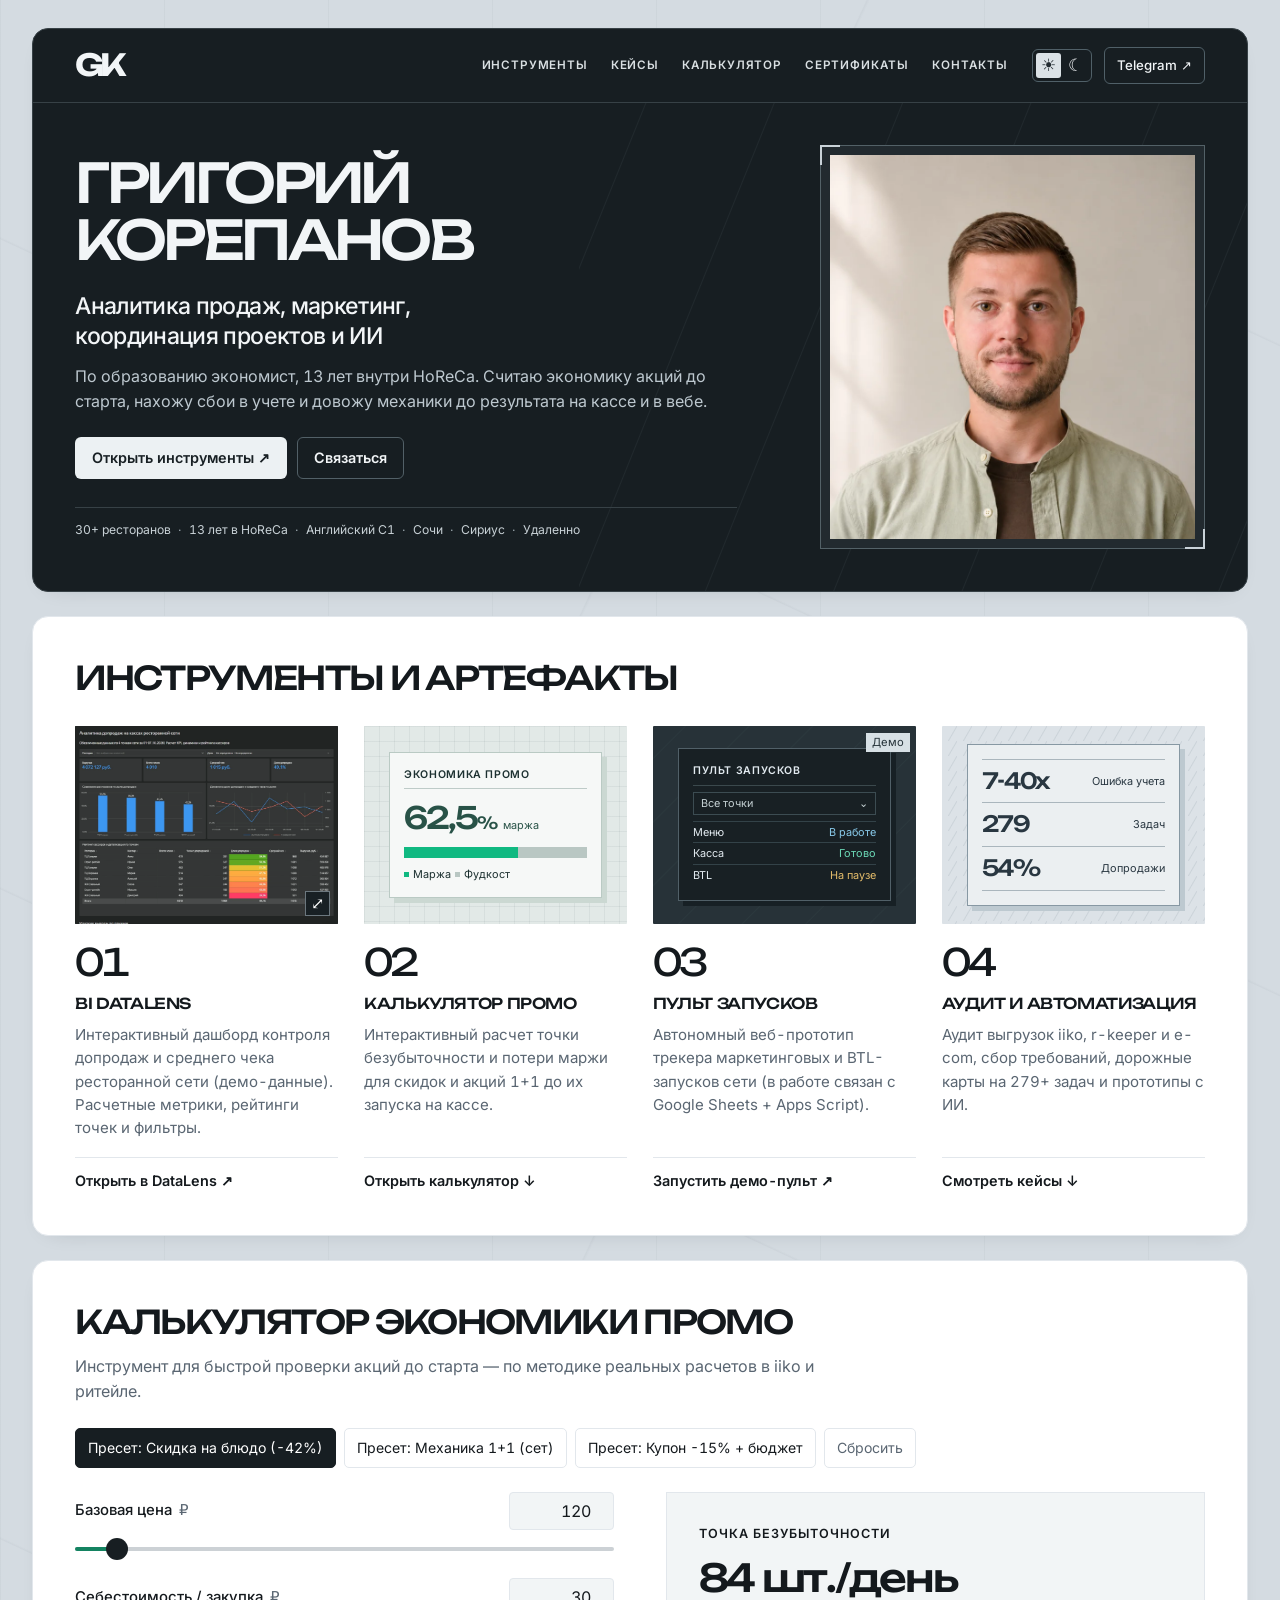
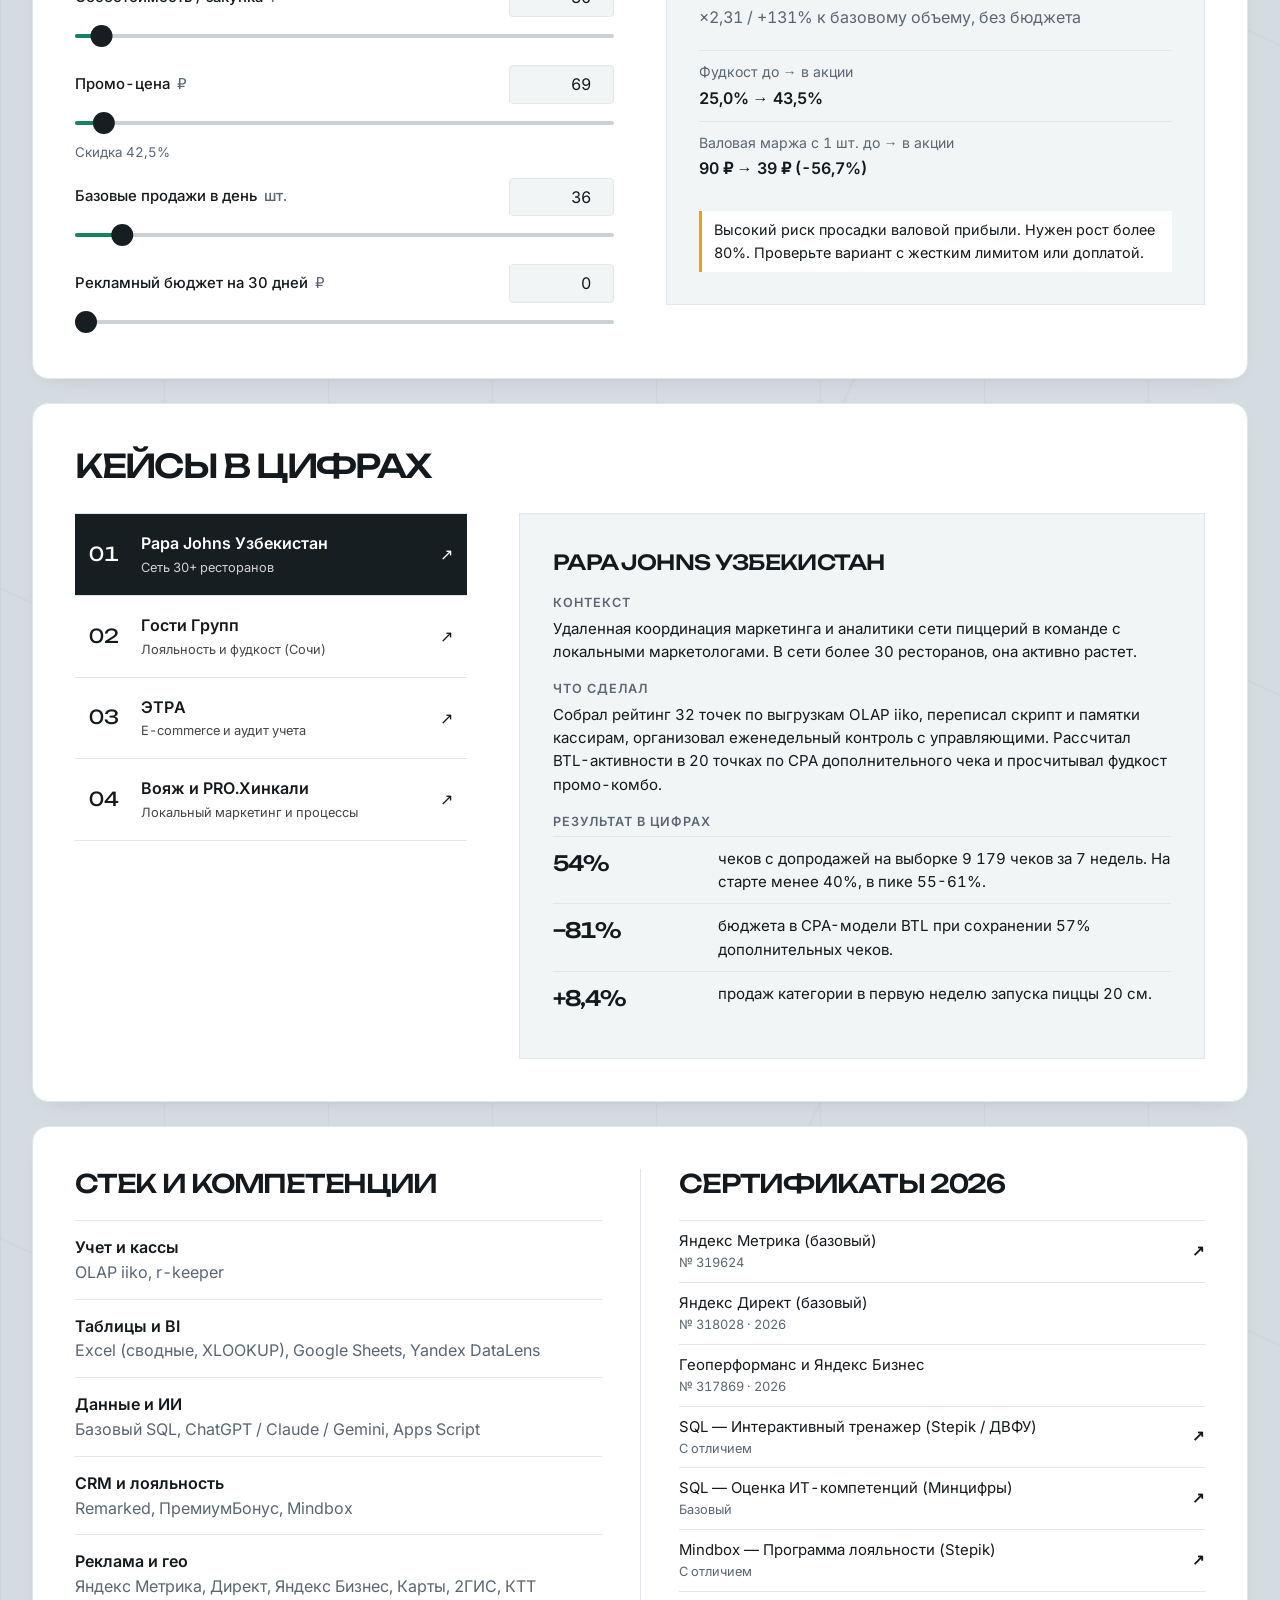
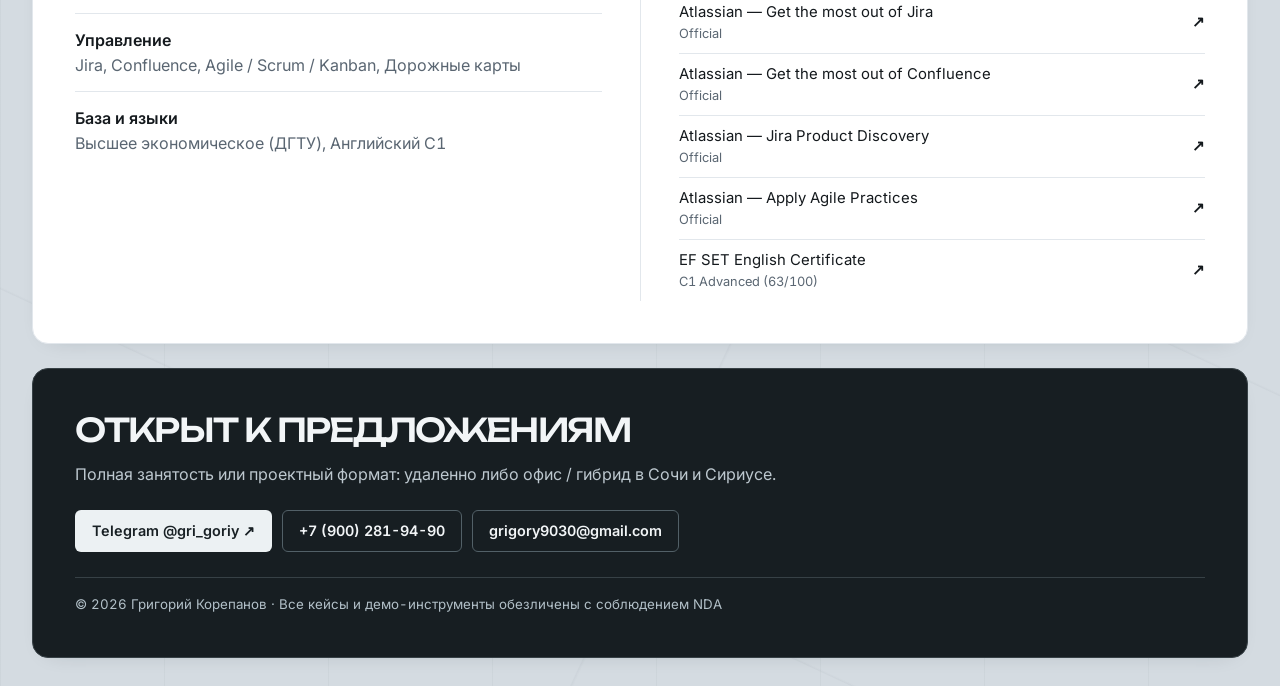
==== commit 6825ff1e: "Optimize hero portrait and dashboard images with WebP preload" ====
--- a/index.html
+++ b/index.html
@@ -4,6 +4,7 @@
   <meta charset="utf-8">
   <meta name="viewport" content="width=device-width, initial-scale=1">
   <meta name="color-scheme" content="light dark">
+  <link rel="preload" as="image" href="assets/img/photo.webp" type="image/webp" fetchpriority="high">
   <title>Григорий Корепанов — аналитика продаж, маркетинг, проекты и ИИ</title>
   <meta name="description" content="Портфолио с интерактивными инструментами: BI-дашборд Yandex DataLens, калькулятор экономики промо, демо-пульт запусков сети и кейсы в цифрах.">
   <link rel="icon" type="image/svg+xml" href="assets/img/favicon.svg">
@@ -22,7 +23,7 @@
   <meta name="twitter:description" content="Портфолио с интерактивными инструментами: BI-дашборд Yandex DataLens, калькулятор экономики промо, демо-пульт запусков сети и кейсы в цифрах.">
   <meta name="twitter:image" content="https://grigory9030.github.io/assets/img/og-preview.png">
   <script src="theme.js?v=2"></script>
-  <link rel="stylesheet" href="styles.css?v=2">
+  <link rel="stylesheet" href="styles.css?v=3">
   <script src="motion.js" defer></script>
   <script src="app.js?v=2" defer></script>
 </head>
@@ -56,7 +57,12 @@
         <div class="buttons"><a class="btn bright" href="#tools">Открыть инструменты ↗</a><a class="btn outline" href="#contacts">Связаться</a></div>
         <ul class="facts" aria-label="Краткие факты"><li>30+ ресторанов</li><li>13 лет в HoReCa</li><li>Английский C1</li><li>Сочи</li><li>Сириус</li><li>Удаленно</li></ul>
       </div>
-      <div class="portrait-frame"><img class="portrait" src="assets/img/photo.png" width="1086" height="1448" alt="Григорий Корепанов"></div>
+      <div class="portrait-frame">
+        <picture>
+          <source srcset="assets/img/photo.webp" type="image/webp">
+          <img class="portrait" src="assets/img/photo.jpg" width="800" height="1067" loading="eager" fetchpriority="high" decoding="async" alt="Григорий Корепанов">
+        </picture>
+      </div>
     </div>
   </section>
 
@@ -64,7 +70,13 @@
     <h2 id="tools-title">Инструменты и артефакты</h2>
     <div class="tools-grid">
       <article class="tool">
-        <a class="preview dashboard" id="show-dashboard" href="assets/img/datalens-preview.png" aria-label="Увеличить скриншот дашборда DataLens"><img src="assets/img/datalens-preview.png" alt="" width="1424" height="1226"><span class="enlarge" aria-hidden="true">⤢</span></a>
+        <a class="preview dashboard" id="show-dashboard" href="assets/img/datalens-preview.png" aria-label="Увеличить скриншот дашборда DataLens">
+          <picture>
+            <source srcset="assets/img/datalens-preview.webp" type="image/webp">
+            <img src="assets/img/datalens-preview.png" alt="" width="1424" height="1226" loading="lazy" decoding="async" fetchpriority="low">
+          </picture>
+          <span class="enlarge" aria-hidden="true">⤢</span>
+        </a>
         <span class="index">01</span><h3>BI DataLens</h3>
         <p>Интерактивный дашборд контроля допродаж и среднего чека ресторанной сети (демо-данные). Расчетные метрики, рейтинги точек и фильтры.</p>
         <a class="tool-link" href="https://datalens.yandex/4i9kp7n8df4an?_share_link=public" target="_blank" rel="noopener">Открыть в DataLens ↗</a>
@@ -210,6 +222,14 @@
 <button class="back-to-top" type="button" aria-label="Вернуться наверх" inert>
   <svg width="20" height="20" viewBox="0 0 24 24" fill="none" stroke="currentColor" stroke-width="1.5" stroke-linecap="round" stroke-linejoin="round" aria-hidden="true"><path d="M12 19V5m-5 5 5-5 5 5"/></svg>
 </button>
-<dialog id="lightbox" aria-label="Дашборд аналитики допродаж"><div class="viewer-head"><strong>BI DataLens</strong><div><button type="button" id="zoom" aria-pressed="false">Увеличить</button><button type="button" id="close-viewer" aria-label="Закрыть просмотр">Закрыть ×</button></div></div><div class="image-stage"><img src="assets/img/datalens-preview.png" alt="Дашборд по четырем ресторанам: выручка, средний чек, доля допродаж и рейтинг кассиров" width="1424" height="1226"></div></dialog>
+<dialog id="lightbox" aria-label="Дашборд аналитики допродаж">
+  <div class="viewer-head"><strong>BI DataLens</strong><div><button type="button" id="zoom" aria-pressed="false">Увеличить</button><button type="button" id="close-viewer" aria-label="Закрыть просмотр">Закрыть ×</button></div></div>
+  <div class="image-stage">
+    <picture>
+      <source srcset="assets/img/datalens-preview.webp" type="image/webp">
+      <img src="assets/img/datalens-preview.png" alt="Дашборд по четырем ресторанам: выручка, средний чек, доля допродаж и рейтинг кассиров" width="1424" height="1226" loading="lazy" decoding="async">
+    </picture>
+  </div>
+</dialog>
 </body>
 </html>
--- a/styles.css
+++ b/styles.css
@@ -92,7 +92,8 @@
 .outline:hover,.top-telegram:hover,.menu-toggle:hover { background:#2a353a; }
 .facts { list-style:none; border-top:1px solid var(--line-dark); margin-top:28px; padding:13px 0 0; display:flex; flex-wrap:wrap; gap:3px 0; color:#c7d0d5; font-size:.76rem; }
 .facts li:not(:last-child)::after { content:"·"; margin:0 7px; color:#9ca7ae; }
-.portrait-frame { position:relative; padding:9px; border:1px solid #536167; width:100%; max-width:390px; justify-self:end; }
+.portrait-frame { position:relative; padding:9px; border:1px solid #536167; width:100%; max-width:390px; justify-self:end; background-color:#222a2f; }
+.portrait-frame picture { display:block; }
 .portrait-frame::before,.portrait-frame::after { content:""; position:absolute; width:18px; height:18px; pointer-events:none; }
 .portrait-frame::before { inset:-1px auto auto -1px; border-left:2px solid #c9d2d8; border-top:2px solid #c9d2d8; }
 .portrait-frame::after { inset:auto -1px -1px auto; border-right:2px solid #c9d2d8; border-bottom:2px solid #c9d2d8; }
@@ -101,6 +102,7 @@
 .tool { display:flex; flex-direction:column; min-width:0; position:relative; }
 .preview { width:100%; aspect-ratio:4/3; overflow:hidden; border-radius:1px; display:grid; place-items:center; position:relative; }
 .dashboard { background:#223036; }
+.dashboard picture { position:absolute; inset:0; }
 .dashboard img { width:100%; height:100%; object-fit:cover; object-position:center top; display:block; }
 .enlarge { position:absolute; right:8px; bottom:8px; background:#182024; color:#fff; border:1px solid #6b777e; width:25px; height:25px; display:grid; place-content:center; }
 .calc-art,.audit-art { background-color:#e2e9e7; background-image:linear-gradient(rgb(56 86 77 / .065) 1px,transparent 1px),linear-gradient(90deg,rgb(56 86 77 / .065) 1px,transparent 1px); background-size:15px 15px; color:#1c3030; }
@@ -197,6 +199,7 @@
 .viewer-head>div { display:flex; gap:8px; }
 .viewer-head button { background:#222d33; color:#fff; border-color:#49575e; }
 .image-stage { flex:1; min-height:0; min-width:0; overflow:auto; padding:10px; }
+.image-stage picture { display:block; width:100%; height:100%; }
 .image-stage img { display:block; width:100%; height:100%; object-fit:contain; }
 .image-stage.zoomed img { width:max(100%,1424px); height:auto; }
 @media (max-width:1050px) {
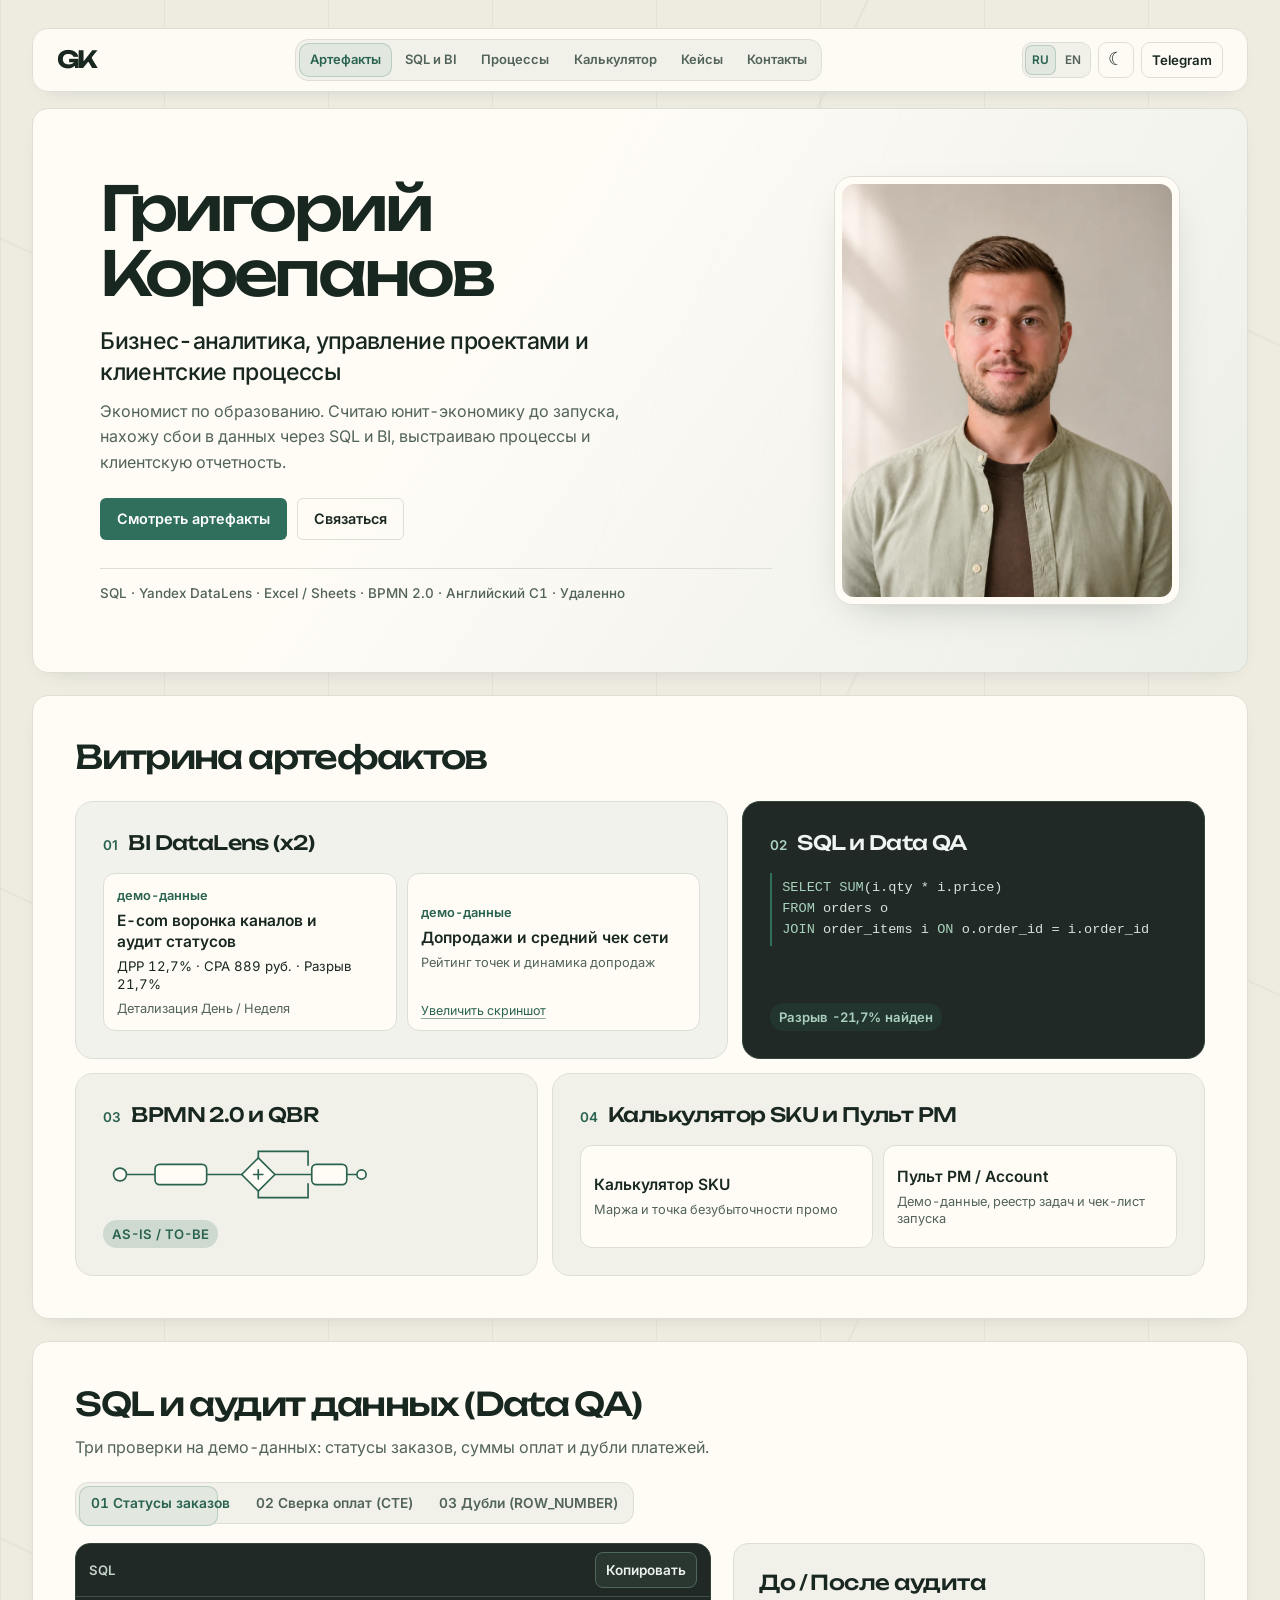
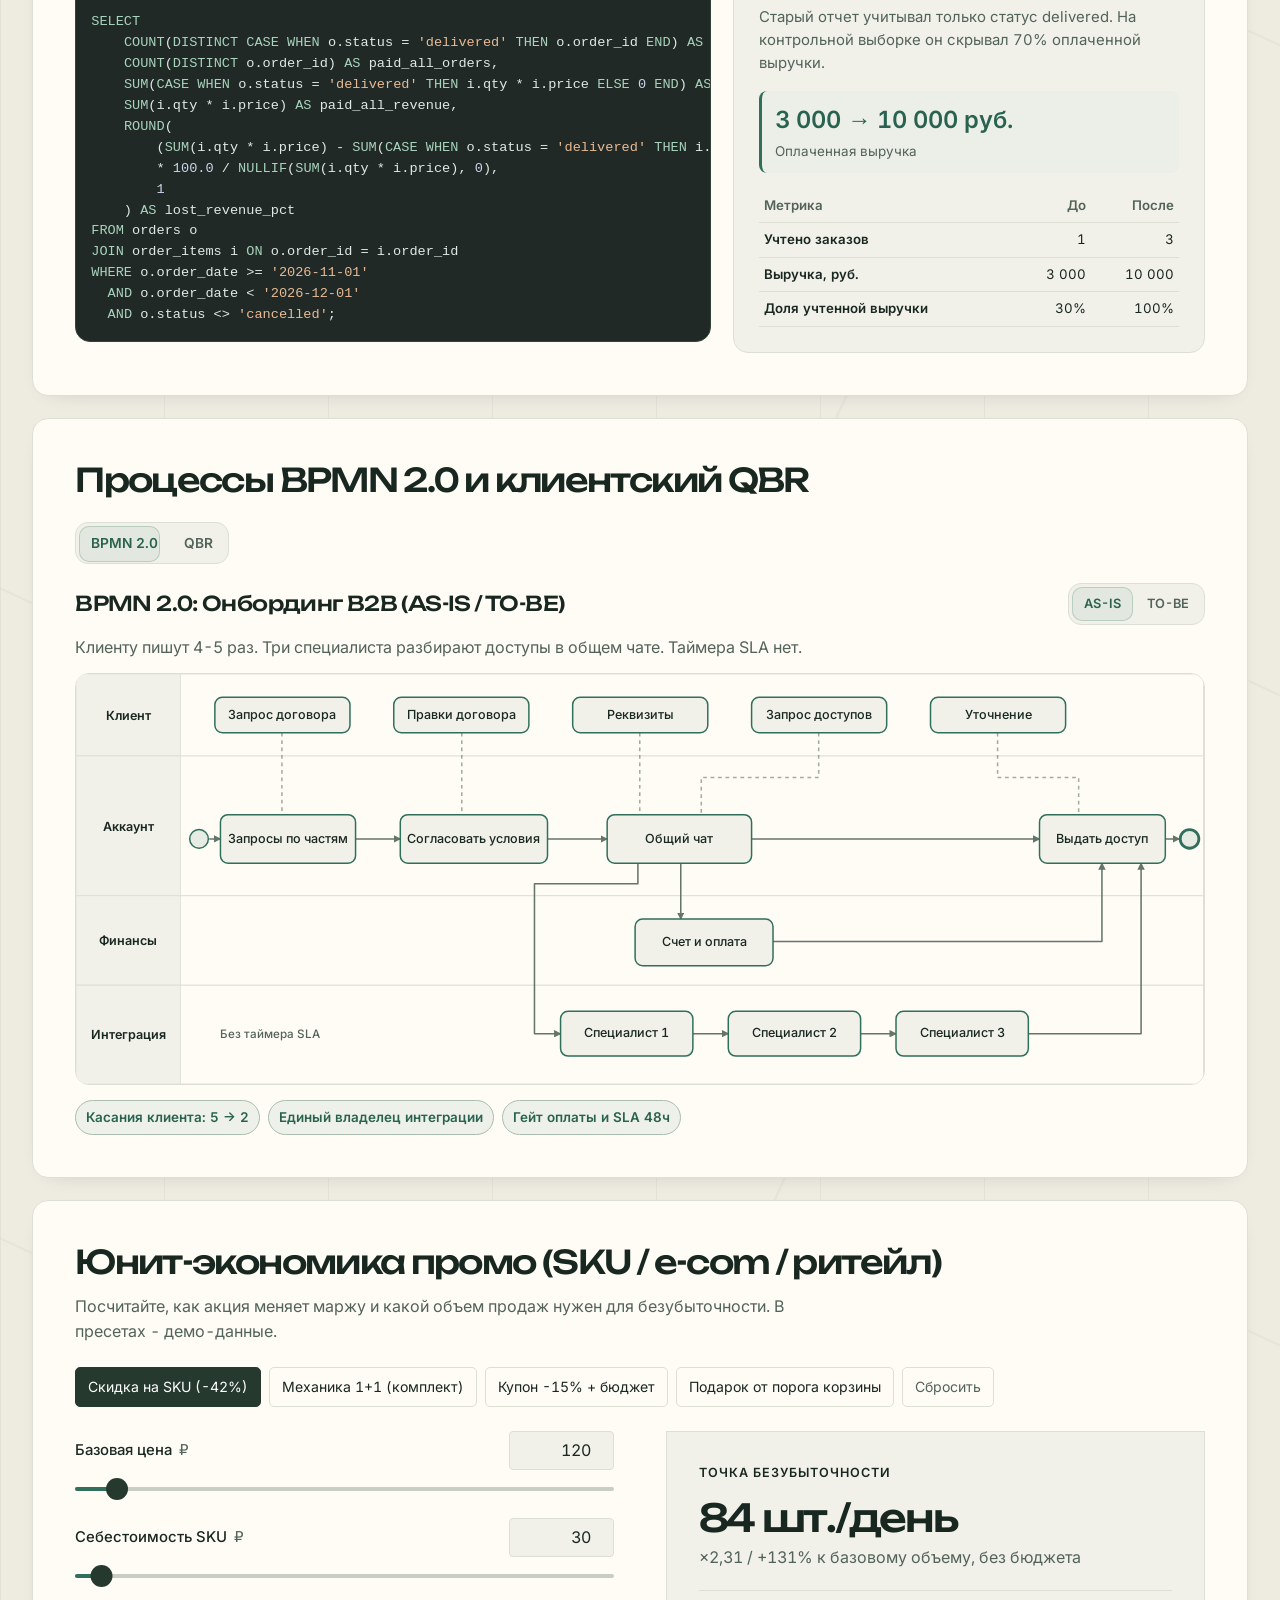
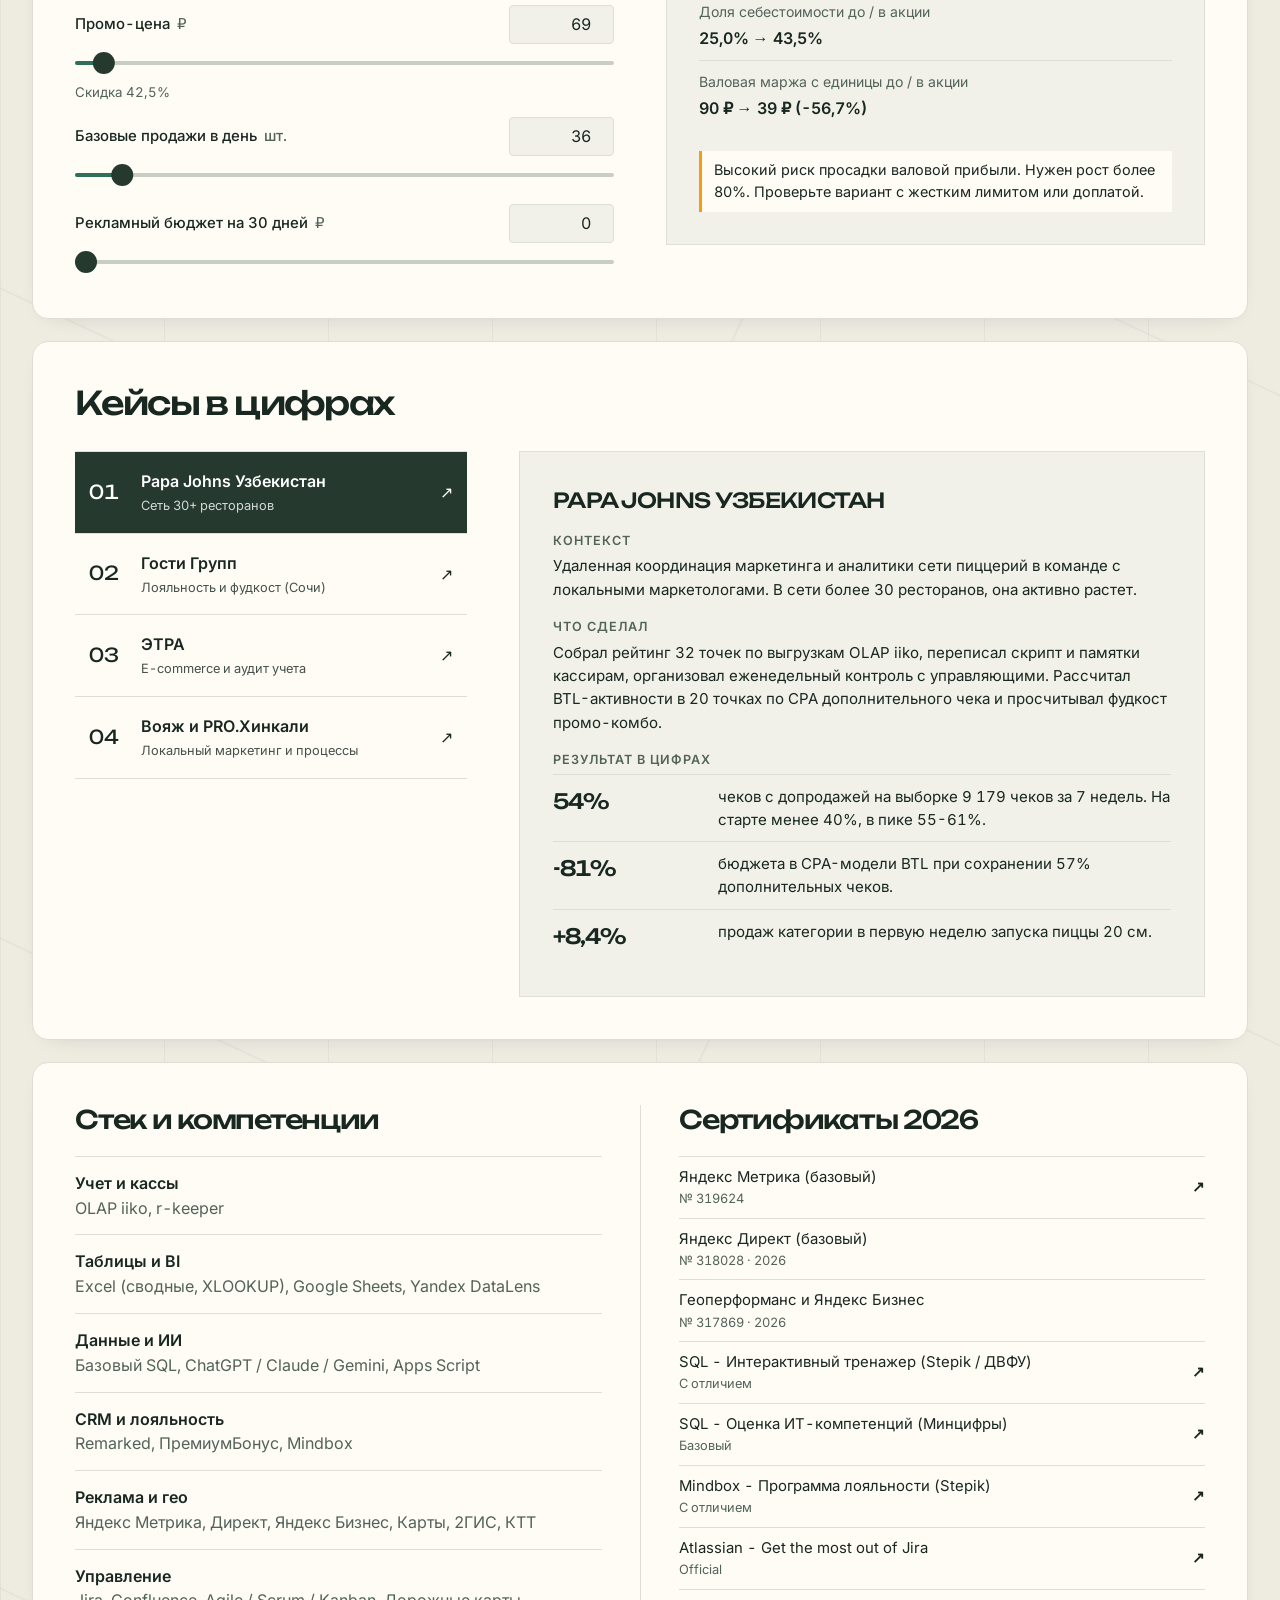
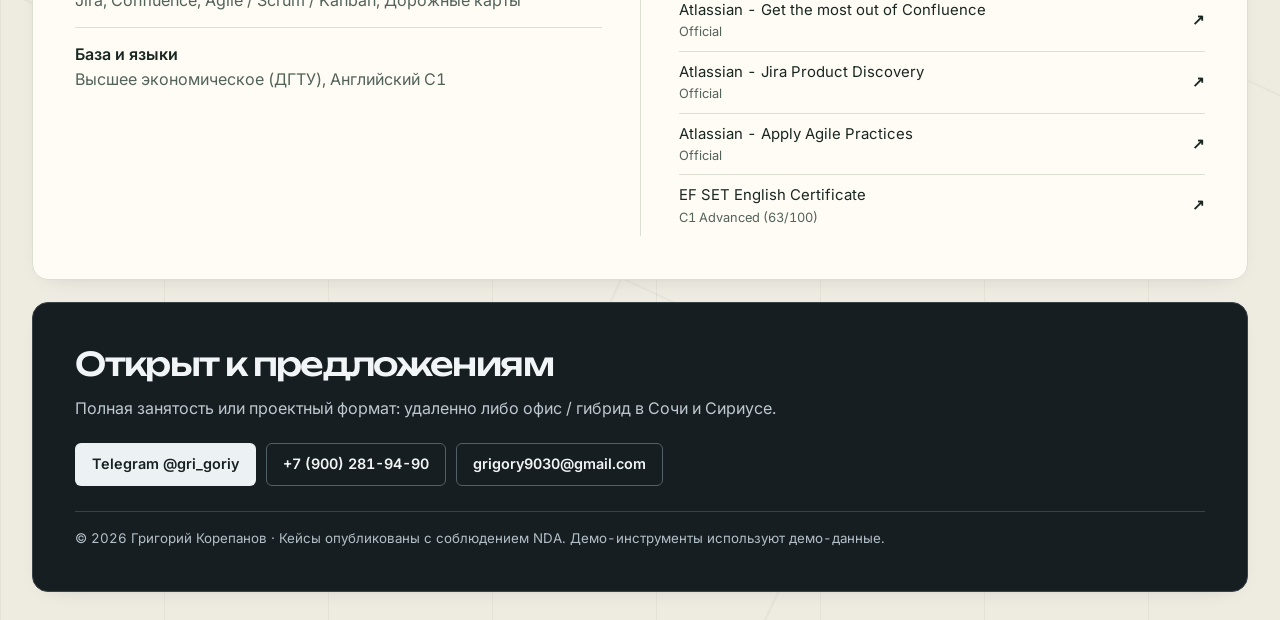
==== commit 1b6a6fcb: "Publish portfolio 2.0 with bilingual analytics artifacts" ====
--- a/index.html
+++ b/index.html
@@ -5,27 +5,29 @@
   <meta name="viewport" content="width=device-width, initial-scale=1">
   <meta name="color-scheme" content="light dark">
   <link rel="preload" as="image" href="assets/img/photo.webp" type="image/webp" fetchpriority="high">
-  <title>Григорий Корепанов — аналитика продаж, маркетинг, проекты и ИИ</title>
-  <meta name="description" content="Портфолио с интерактивными инструментами: BI-дашборд Yandex DataLens, калькулятор экономики промо, демо-пульт запусков сети и кейсы в цифрах.">
+  <title data-i18n="pageTitle">Григорий Корепанов - бизнес-аналитика и управление проектами</title>
+  <meta name="description" data-i18n-content="pageDescription" content="Портфолио с двумя дашбордами Yandex DataLens, SQL-аудитом данных, онбордингом B2B, клиентским QBR, калькулятором SKU и пультом запусков.">
   <link rel="icon" type="image/svg+xml" href="assets/img/favicon.svg">
   <meta property="og:type" content="website">
-  <meta property="og:locale" content="ru_RU">
+  <meta property="og:locale" data-i18n-content="ogLocale" content="ru_RU">
   <meta property="og:url" content="https://grigory9030.github.io/">
-  <meta property="og:title" content="Григорий Корепанов — аналитика продаж, маркетинг, проекты и ИИ">
-  <meta property="og:description" content="Портфолио с интерактивными инструментами: BI-дашборд Yandex DataLens, калькулятор экономики промо, демо-пульт запусков сети и кейсы в цифрах.">
+  <meta property="og:title" data-i18n-content="pageTitle" content="Григорий Корепанов - бизнес-аналитика и управление проектами">
+  <meta property="og:description" data-i18n-content="pageDescription" content="Портфолио с двумя дашбордами Yandex DataLens, SQL-аудитом данных, онбордингом B2B, клиентским QBR, калькулятором SKU и пультом запусков.">
   <meta property="og:image" content="https://grigory9030.github.io/assets/img/og-preview.png">
   <meta property="og:image:type" content="image/png">
   <meta property="og:image:width" content="1200">
   <meta property="og:image:height" content="630">
-  <meta property="og:image:alt" content="Григорий Корепанов, аналитика продаж и маркетинг">
+  <meta property="og:image:alt" data-i18n-content="ogAlt" content="Григорий Корепанов, бизнес-аналитика и управление проектами">
   <meta name="twitter:card" content="summary_large_image">
-  <meta name="twitter:title" content="Григорий Корепанов — аналитика продаж, маркетинг, проекты и ИИ">
-  <meta name="twitter:description" content="Портфолио с интерактивными инструментами: BI-дашборд Yandex DataLens, калькулятор экономики промо, демо-пульт запусков сети и кейсы в цифрах.">
+  <meta name="twitter:title" data-i18n-content="pageTitle" content="Григорий Корепанов - бизнес-аналитика и управление проектами">
+  <meta name="twitter:description" data-i18n-content="pageDescription" content="Портфолио с двумя дашбордами Yandex DataLens, SQL-аудитом данных, онбордингом B2B, клиентским QBR, калькулятором SKU и пультом запусков.">
   <meta name="twitter:image" content="https://grigory9030.github.io/assets/img/og-preview.png">
   <script src="theme.js?v=2"></script>
-  <link rel="stylesheet" href="styles.css?v=3">
+  <link rel="stylesheet" href="styles.css?v=4">
   <script src="motion.js" defer></script>
-  <script src="app.js?v=2" defer></script>
+  <script src="i18n.js?v=1" defer></script>
+  <script src="diagrams.js?v=1" defer></script>
+  <script src="app.js?v=3" defer></script>
 </head>
 <body>
 <svg class="jelly-filter" width="0" height="0" aria-hidden="true">
@@ -35,122 +37,341 @@
     <feComposite in="SourceGraphic" in2="goo" operator="atop"/>
   </filter>
 </svg>
-<a class="skip" href="#tools">К инструментам</a>
-<main class="page">
-  <section class="panel hero" aria-labelledby="name" id="top">
-    <header>
-      <a class="monogram" href="#top" aria-label="Григорий Корепанов, начало страницы">GK</a>
-      <nav id="main-nav" aria-label="Разделы портфолио">
-        <a href="#tools">Инструменты</a><a href="#cases">Кейсы</a><a href="#calculator">Калькулятор</a><a href="#certificates">Сертификаты</a><a href="#contacts">Контакты</a>
-      </nav>
-      <div class="header-actions">
-        <button class="menu-toggle" type="button" aria-controls="main-nav" aria-expanded="false">Меню</button>
-        <button class="theme-toggle" type="button" aria-label="Темная тема" aria-pressed="false" title="Переключить тему"><span aria-hidden="true">☀</span><span aria-hidden="true">☾</span></button>
-        <a class="top-telegram" href="https://t.me/gri_goriy" target="_blank" rel="noopener">Telegram ↗</a>
-      </div>
-    </header>
-    <div class="hero-body">
-      <div class="hero-copy">
-        <h1 id="name" tabindex="-1">Григорий<br>Корепанов</h1>
-        <p class="position">Аналитика продаж, маркетинг,<br class="desktop"> координация проектов и ИИ</p>
-        <p class="intro">По образованию экономист, 13 лет внутри HoReCa. Считаю экономику акций до старта, нахожу сбои в учете и довожу механики до результата на кассе и в вебе.</p>
-        <div class="buttons"><a class="btn bright" href="#tools">Открыть инструменты ↗</a><a class="btn outline" href="#contacts">Связаться</a></div>
-        <ul class="facts" aria-label="Краткие факты"><li>30+ ресторанов</li><li>13 лет в HoReCa</li><li>Английский C1</li><li>Сочи</li><li>Сириус</li><li>Удаленно</li></ul>
-      </div>
-      <div class="portrait-frame">
-        <picture>
-          <source srcset="assets/img/photo.webp" type="image/webp">
-          <img class="portrait" src="assets/img/photo.jpg" width="800" height="1067" loading="eager" fetchpriority="high" decoding="async" alt="Григорий Корепанов">
-        </picture>
-      </div>
+<a class="skip" href="#tools" data-i18n="skip">К артефактам</a>
+<div class="page portfolio">
+  <header class="panel site-header">
+    <a class="monogram" href="#top" aria-label="Григорий Корепанов, начало страницы" data-i18n-label="homeLabel">GK</a>
+    <nav id="main-nav" class="pill-group site-nav" data-pill aria-label="Разделы портфолио" data-i18n-label="navLabel">
+      <a class="pill-option" href="#tools" aria-current="location" data-i18n="navArtifacts">Артефакты</a>
+      <a class="pill-option" href="#sql" data-i18n="navSql">SQL и BI</a>
+      <a class="pill-option" href="#processes" data-i18n="navProcesses">Процессы</a>
+      <a class="pill-option" href="#calculator" data-i18n="navCalculator">Калькулятор</a>
+      <a class="pill-option" href="#cases" data-i18n="navCases">Кейсы</a>
+      <a class="pill-option" href="#contacts" data-i18n="navContacts">Контакты</a>
+    </nav>
+    <div class="header-actions">
+      <button class="menu-toggle" type="button" aria-controls="main-nav" aria-expanded="false" aria-label="Меню" data-i18n-label="menu"><svg width="19" height="19" viewBox="0 0 24 24" fill="none" stroke="currentColor" stroke-width="1.6" stroke-linecap="round" aria-hidden="true"><path d="M4 7h16M4 12h16M4 17h16"/></svg></button>
+      <div class="pill-group language-switch" data-pill role="group" aria-label="Язык страницы" data-i18n-label="languageLabel">
+        <button type="button" class="pill-option" lang="ru" data-lang="ru" aria-pressed="true">RU</button>
+        <button type="button" class="pill-option" lang="en" data-lang="en" aria-pressed="false">EN</button>
+      </div>
+      <button class="theme-toggle" type="button" aria-label="Темная тема" aria-pressed="false" title="Переключить тему" data-i18n-label="darkTheme" data-i18n-title="themeTitle"><span aria-hidden="true">☀</span><span aria-hidden="true">☾</span></button>
+      <a class="top-telegram" href="https://t.me/gri_goriy" target="_blank" rel="noopener">Telegram</a>
     </div>
-  </section>
-
-  <section class="panel pad" id="tools" aria-labelledby="tools-title">
-    <h2 id="tools-title">Инструменты и артефакты</h2>
-    <div class="tools-grid">
-      <article class="tool">
-        <a class="preview dashboard" id="show-dashboard" href="assets/img/datalens-preview.png" aria-label="Увеличить скриншот дашборда DataLens">
+  </header>
+  <main class="portfolio-content">
+    <section class="panel hero" aria-labelledby="name" id="top">
+      <div class="hero-body">
+        <div class="hero-copy">
+          <h1 id="name" tabindex="-1" data-i18n="name">Григорий Корепанов</h1>
+          <p class="position" data-i18n="position">Бизнес-аналитика, управление проектами и клиентские процессы</p>
+          <p class="intro" data-i18n="intro">Экономист по образованию. Считаю юнит-экономику до запуска, нахожу сбои в данных через SQL и BI, выстраиваю процессы и клиентскую отчетность.</p>
+          <div class="buttons"><a class="btn bright" href="#tools" data-i18n="openArtifacts">Смотреть артефакты</a><a class="btn outline" href="#contacts" data-i18n="getInTouch">Связаться</a></div>
+          <p class="facts" data-i18n="heroStack">SQL · Yandex DataLens · Excel / Sheets · BPMN 2.0 · Английский C1 · Удаленно</p>
+        </div>
+        <div class="portrait-frame">
           <picture>
-            <source srcset="assets/img/datalens-preview.webp" type="image/webp">
-            <img src="assets/img/datalens-preview.png" alt="" width="1424" height="1226" loading="lazy" decoding="async" fetchpriority="low">
+            <source srcset="assets/img/photo.webp" type="image/webp">
+            <img class="portrait" src="assets/img/photo.jpg" width="800" height="1067" loading="eager" fetchpriority="high" decoding="async" alt="Григорий Корепанов" data-i18n-alt="name">
           </picture>
-          <span class="enlarge" aria-hidden="true">⤢</span>
+        </div>
+      </div>
+    </section>
+
+    <section class="panel pad" id="tools" aria-labelledby="tools-title">
+      <h2 id="tools-title" data-i18n="artifactsTitle">Витрина артефактов</h2>
+      <div class="bento-grid">
+        <article class="bento-card bento-bi">
+          <h3><span class="bento-index">01</span> BI DataLens (x2)</h3>
+          <div class="bi-cards">
+            <a class="artifact-link bi-primary" href="https://datalens.yandex/ydxwelwaeq0ih?_share_link=public" target="_blank" rel="noopener">
+              <span class="artifact-kind" data-i18n="demoData">демо-данные</span>
+              <strong data-i18n="funnelName">E-com воронка каналов и аудит статусов</strong>
+              <span class="bi-metrics" data-i18n="funnelMetrics">ДРР 12,7% · CPA 889 руб. · Разрыв 21,7%</span>
+              <span class="artifact-detail" data-i18n="funnelPeriod">Детализация День / Неделя</span>
+            </a>
+            <div class="bi-secondary">
+              <a class="artifact-link" href="https://datalens.yandex/4i9kp7n8df4an?_share_link=public" target="_blank" rel="noopener">
+                <span class="artifact-kind" data-i18n="demoData">демо-данные</span>
+                <strong data-i18n="upsellName">Допродажи и средний чек сети</strong>
+                <span class="artifact-detail" data-i18n="upsellDetail">Рейтинг точек и динамика допродаж</span>
+              </a>
+              <a class="inline-link" id="show-dashboard" href="assets/img/datalens-preview.png" data-i18n="previewDashboard">Увеличить скриншот</a>
+            </div>
+          </div>
+        </article>
+        <a class="bento-card bento-sql" href="#sql">
+          <h3><span class="bento-index">02</span> <span data-i18n="bentoSql">SQL и Data QA</span></h3>
+          <pre class="mini-sql" aria-hidden="true"><code data-sql>SELECT SUM(i.qty * i.price)
+FROM orders o
+JOIN order_items i ON o.order_id = i.order_id</code></pre>
+          <span class="bento-badge" data-i18n="bentoGap">Разрыв -21,7% найден</span>
         </a>
-        <span class="index">01</span><h3>BI DataLens</h3>
-        <p>Интерактивный дашборд контроля допродаж и среднего чека ресторанной сети (демо-данные). Расчетные метрики, рейтинги точек и фильтры.</p>
-        <a class="tool-link" href="https://datalens.yandex/4i9kp7n8df4an?_share_link=public" target="_blank" rel="noopener">Открыть в DataLens ↗</a>
-      </article>
-      <article class="tool">
-        <div class="preview calc-art" aria-hidden="true"><div class="mini-widget"><div class="micro-heading">Экономика промо</div><div class="mini-summary"><strong>62,5<span>%</span></strong><span>маржа</span></div><div class="proportion"></div><div class="micro-legend"><i></i> Маржа <i></i> Фудкост</div></div></div>
-        <span class="index">02</span><h3>Калькулятор промо</h3>
-        <p>Интерактивный расчет точки безубыточности и потери маржи для скидок и акций 1+1 до их запуска на кассе.</p>
-        <a class="tool-link" href="#calculator">Открыть калькулятор ↓</a>
-      </article>
-      <article class="tool">
-        <div class="preview tracker-art" aria-hidden="true"><div class="mini-tracker"><div class="micro-heading">Пульт запусков</div><div class="mini-filter">Все точки <span>⌄</span></div><div class="mini-row"><span>Меню</span><em>В работе</em></div><div class="mini-row"><span>Касса</span><em>Готово</em></div><div class="mini-row"><span>BTL</span><em>На паузе</em></div></div></div>
-        <span class="index">03</span><h3>Пульт запусков</h3>
-        <p>Автономный веб-прототип трекера маркетинговых и BTL-запусков сети (в работе связан с Google Sheets + Apps Script).</p>
-        <a class="tool-link" data-theme-link href="./tracker.html">Запустить демо-пульт ↗</a> <small class="demo-label">Демо</small>
-      </article>
-      <article class="tool">
-        <div class="preview audit-art" aria-hidden="true"><div class="audit-sheet"><div><strong>7-40x</strong><span>Ошибка учета</span></div><div><strong>279</strong><span>Задач</span></div><div><strong>54%</strong><span>Допродажи</span></div></div></div>
-        <span class="index">04</span><h3>Аудит и автоматизация</h3><p>Аудит выгрузок iiko, r-keeper и e-com, сбор требований, дорожные карты на 279+ задач и прототипы с ИИ.</p>
-        <a class="tool-link" href="#cases">Смотреть кейсы ↓</a>
-      </article>
-    </div>
-  </section>
+        <a class="bento-card bento-processes" href="#processes">
+          <h3><span class="bento-index">03</span> <span data-i18n="bentoProcesses">BPMN 2.0 и QBR</span></h3>
+          <svg class="mini-process" viewBox="0 0 280 64" aria-hidden="true">
+            <path d="M20 32h30m56 0h40m34 0h40m38 0h12M162 14V7h54v15m-54 28v7h54V42"/>
+            <circle cx="12" cy="32" r="7"/><rect x="50" y="21" width="56" height="22" rx="5"/>
+            <path class="mini-gateway" d="m162 14 18 18-18 18-18-18z"/><path d="M157 32h10m-5-5v10"/>
+            <rect x="220" y="21" width="38" height="22" rx="5"/><circle cx="274" cy="32" r="5"/>
+          </svg>
+          <span class="bento-badge">AS-IS / TO-BE</span>
+        </a>
+        <article class="bento-card bento-tools">
+          <h3><span class="bento-index">04</span> <span data-i18n="bentoTools">Калькулятор SKU и Пульт PM</span></h3>
+          <div class="tool-shortcuts">
+            <a class="artifact-link" href="#calculator"><strong data-i18n="skuLink">Калькулятор SKU</strong><span class="artifact-detail" data-i18n="skuDetail">Маржа и точка безубыточности промо</span></a>
+            <a class="artifact-link" data-theme-link href="./tracker.html"><strong data-i18n="trackerLink">Пульт PM / Account</strong><span class="artifact-detail" data-i18n="trackerDetail">Демо-данные, реестр задач и чек-лист запуска</span></a>
+          </div>
+        </article>
+      </div>
+    </section>
+
+    <section class="panel pad" id="sql" aria-labelledby="sql-title">
+      <h2 id="sql-title" data-i18n="sqlTitle">SQL и аудит данных (Data QA)</h2>
+      <p class="lead" data-i18n="sqlIntro">Три проверки на демо-данных: статусы заказов, суммы оплат и дубли платежей.</p>
+      <div class="pill-group module-tabs" role="tablist" aria-label="SQL-запросы" data-i18n-label="sqlTabs" data-pill>
+        <button type="button" class="pill-option" role="tab" id="sql-tab-status" aria-controls="sql-status" aria-selected="true" data-i18n="tabStatus">01 Статусы заказов</button>
+        <button type="button" class="pill-option" role="tab" id="sql-tab-payments" aria-controls="sql-payments" aria-selected="false" tabindex="-1" data-i18n="tabPayments">02 Сверка оплат (CTE)</button>
+        <button type="button" class="pill-option" role="tab" id="sql-tab-duplicates" aria-controls="sql-duplicates" aria-selected="false" tabindex="-1" data-i18n="tabDuplicates">03 Дубли (ROW_NUMBER)</button>
+      </div>
+      <div class="audit-panel" id="sql-status" role="tabpanel" aria-labelledby="sql-tab-status">
+        <div class="code-card">
+          <div class="code-head"><span>SQL</span><button class="copy-query" type="button" data-copy-sql data-i18n="copy">Копировать</button></div>
+          <pre class="sql-pre" tabindex="0" aria-label="SQL-запрос" data-i18n-label="sqlQuery"><code data-sql>SELECT
+    COUNT(DISTINCT CASE WHEN o.status = 'delivered' THEN o.order_id END) AS delivered_orders,
+    COUNT(DISTINCT o.order_id) AS paid_all_orders,
+    SUM(CASE WHEN o.status = 'delivered' THEN i.qty * i.price ELSE 0 END) AS delivered_revenue,
+    SUM(i.qty * i.price) AS paid_all_revenue,
+    ROUND(
+        (SUM(i.qty * i.price) - SUM(CASE WHEN o.status = 'delivered' THEN i.qty * i.price ELSE 0 END))
+        * 100.0 / NULLIF(SUM(i.qty * i.price), 0),
+        1
+    ) AS lost_revenue_pct
+FROM orders o
+JOIN order_items i ON o.order_id = i.order_id
+WHERE o.order_date &gt;= '2026-11-01'
+  AND o.order_date &lt; '2026-12-01'
+  AND o.status &lt;&gt; 'cancelled';</code></pre>
+        </div>
+        <article class="audit-result">
+          <h3 data-i18n="beforeAfter">До / После аудита</h3>
+          <p data-i18n="statusDesc">Старый отчет учитывал только статус delivered. На контрольной выборке он скрывал 70% оплаченной выручки.</p>
+          <div class="audit-highlight"><strong data-i18n="statusHighlight">3 000 → 10 000 руб.</strong><span data-i18n="paidRevenue">Оплаченная выручка</span></div>
+          <div class="audit-table-wrap"><table>
+            <thead><tr><th scope="col" data-i18n="metric">Метрика</th><th scope="col" data-i18n="before">До</th><th scope="col" data-i18n="after">После</th></tr></thead>
+            <tbody>
+              <tr><th scope="row" data-i18n="countedOrders">Учтено заказов</th><td>1</td><td>3</td></tr>
+              <tr><th scope="row" data-i18n="revenueRub">Выручка, руб.</th><td>3 000</td><td>10 000</td></tr>
+              <tr><th scope="row" data-i18n="coverage">Доля учтенной выручки</th><td>30%</td><td>100%</td></tr>
+            </tbody>
+          </table></div>
+        </article>
+      </div>
+      <div class="audit-panel" id="sql-payments" role="tabpanel" aria-labelledby="sql-tab-payments" hidden>
+        <div class="code-card">
+          <div class="code-head"><span>SQL</span><button class="copy-query" type="button" data-copy-sql data-i18n="copy">Копировать</button></div>
+          <pre class="sql-pre" tabindex="0" aria-label="SQL-запрос" data-i18n-label="sqlQuery"><code data-sql>WITH items_agg AS (
+    SELECT order_id, SUM(qty * price) AS items_sum
+    FROM order_items
+    GROUP BY order_id
+),
+payments_agg AS (
+    SELECT order_id, SUM(paid_amount) AS paid_sum
+    FROM order_payments
+    GROUP BY order_id
+)
+SELECT
+    o.order_id,
+    o.status,
+    i.items_sum,
+    COALESCE(p.paid_sum, 0) AS paid_sum,
+    COALESCE(p.paid_sum, 0) - i.items_sum AS diff_rub
+FROM orders o
+JOIN items_agg i ON o.order_id = i.order_id
+LEFT JOIN payments_agg p ON o.order_id = p.order_id
+WHERE o.order_date &gt;= '2026-11-01'
+  AND o.order_date &lt; '2026-12-01'
+  AND o.status &lt;&gt; 'cancelled'
+  AND COALESCE(p.paid_sum, 0) &lt;&gt; i.items_sum;</code></pre>
+        </div>
+        <article class="audit-result">
+          <h3 data-i18n="beforeAfter">До / После аудита</h3>
+          <p data-i18n="paymentsDesc">При прямом JOIN позиции и платежи размножают строки. Сначала суммируем каждую таблицу по заказу, затем сверяем итоги. LEFT JOIN сохраняет заказы без оплаты.</p>
+          <div class="audit-highlight"><strong data-i18n="paymentsHighlight">7 000 → 3 500 руб.</strong><span data-i18n="paymentsLabel">Сумма оплат заказа 102 до и после CTE</span></div>
+          <div class="audit-table-wrap"><table>
+            <thead><tr><th scope="col" data-i18n="order">Заказ</th><th scope="col" data-i18n="itemsRub">Позиций, руб.</th><th scope="col" data-i18n="paidRub">Оплат, руб.</th><th scope="col" data-i18n="diffRub">Разница, руб.</th></tr></thead>
+            <tbody>
+              <tr><th scope="row">102</th><td>4 000</td><td>3 500</td><td class="audit-difference">-500</td></tr>
+              <tr><th scope="row">103</th><td>3 000</td><td>0</td><td class="audit-difference">-3 000</td></tr>
+            </tbody>
+          </table></div>
+        </article>
+      </div>
+      <div class="audit-panel" id="sql-duplicates" role="tabpanel" aria-labelledby="sql-tab-duplicates" hidden>
+        <div class="code-card">
+          <div class="code-head"><span>SQL</span><button class="copy-query" type="button" data-copy-sql data-i18n="copy">Копировать</button></div>
+          <pre class="sql-pre" tabindex="0" aria-label="SQL-запрос" data-i18n-label="sqlQuery"><code data-sql>WITH dedup_payments AS (
+    SELECT
+        payment_id,
+        order_id,
+        paid_amount,
+        ROW_NUMBER() OVER (PARTITION BY payment_id ORDER BY paid_at ASC) AS rn
+    FROM order_payments
+)
+SELECT
+    o.utm_source,
+    COUNT(DISTINCT o.order_id) AS paid_orders,
+    SUM(p.paid_amount) AS clean_revenue
+FROM orders o
+JOIN dedup_payments p ON o.order_id = p.order_id
+WHERE p.rn = 1
+  AND o.status &lt;&gt; 'cancelled'
+GROUP BY o.utm_source
+ORDER BY clean_revenue DESC;</code></pre>
+        </div>
+        <article class="audit-result">
+          <h3 data-i18n="beforeAfter">До / После аудита</h3>
+          <p data-i18n="duplicatesDesc">Повторный вебхук платежного шлюза завысил выручку Поиска. ROW_NUMBER оставляет первое событие для каждого payment_id.</p>
+          <div class="audit-highlight"><strong data-i18n="duplicatesHighlight">5 000 → 3 000 руб.</strong><span>yandex_search</span></div>
+          <div class="audit-table-wrap"><table>
+            <thead><tr><th scope="col" data-i18n="channel">Канал</th><th scope="col" data-i18n="beforeRub">До, руб.</th><th scope="col" data-i18n="afterRub">После, руб.</th></tr></thead>
+            <tbody>
+              <tr><th scope="row">yandex_rsya</th><td>3 500</td><td>3 500</td></tr>
+              <tr><th scope="row">yandex_search</th><td>5 000</td><td>3 000</td></tr>
+            </tbody>
+          </table></div>
+        </article>
+      </div>
+      <p class="motion-sr" id="copy-status" role="status"></p>
+    </section>
+
+    <section class="panel pad" id="processes" aria-labelledby="process-title">
+      <h2 id="process-title" data-i18n="processTitle">Процессы BPMN 2.0 и клиентский QBR</h2>
+      <div class="pill-group module-tabs" role="tablist" aria-label="Материалы по процессам" data-i18n-label="processTabs" data-pill>
+        <button type="button" class="pill-option" role="tab" id="tab-bpmn" aria-controls="bpmn" aria-selected="true">BPMN 2.0</button>
+        <button type="button" class="pill-option" role="tab" id="tab-qbr" aria-controls="qbr" aria-selected="false" tabindex="-1">QBR</button>
+      </div>
+      <div id="bpmn" role="tabpanel" aria-labelledby="tab-bpmn">
+        <div class="process-head">
+          <h3 data-i18n="bpmnTitle">BPMN 2.0: Онбординг B2B (AS-IS / TO-BE)</h3>
+          <div class="pill-group model-tabs" role="tablist" aria-label="Модели онбординга" data-i18n-label="modelTabs" data-pill>
+            <button type="button" class="pill-option" role="tab" id="tab-as-is" aria-controls="as-is" aria-selected="true">AS-IS</button>
+            <button type="button" class="pill-option" role="tab" id="tab-to-be" aria-controls="to-be" aria-selected="false" tabindex="-1">TO-BE</button>
+          </div>
+        </div>
+        <div id="as-is" role="tabpanel" aria-labelledby="tab-as-is" class="process-panel">
+          <p class="lead" data-i18n="asIsDesc">Клиенту пишут 4-5 раз. Три специалиста разбирают доступы в общем чате. Таймера SLA нет.</p>
+          <div class="diagram-scroll" role="region" tabindex="0" aria-label="Схема текущего онбординга" data-i18n-label="asIsLabel">
+            <svg class="swimlanes" id="as-is-diagram" role="img" aria-labelledby="as-is-svg-title" aria-describedby="as-is-svg-desc" viewBox="0 0 1210 440"></svg>
+          </div>
+        </div>
+        <div id="to-be" role="tabpanel" aria-labelledby="tab-to-be" class="process-panel" hidden>
+          <p class="lead" data-i18n="toBeDesc">Договор и intake-анкета уходят одним пакетом. Финансы и интеграция работают параллельно. Доступ выдается после подтверждения оплаты и готовности интеграции.</p>
+          <div class="diagram-scroll" role="region" tabindex="0" aria-label="Схема целевого онбординга" data-i18n-label="toBeLabel">
+            <svg class="swimlanes" id="to-be-diagram" role="img" aria-labelledby="to-be-svg-title" aria-describedby="to-be-svg-desc" viewBox="0 0 1210 440"></svg>
+          </div>
+        </div>
+        <p class="diagram-hint" data-i18n="diagramHint">На узком экране схему можно прокрутить по горизонтали.</p>
+        <ul class="process-badges">
+          <li data-i18n="touches">Касания клиента: 5 -> 2</li><li data-i18n="singleOwner">Единый владелец интеграции</li><li data-i18n="paymentGate">Гейт оплаты и SLA 48ч</li>
+        </ul>
+      </div>
+      <div id="qbr" role="tabpanel" aria-labelledby="tab-qbr" hidden>
+        <h3 class="qbr-title" data-i18n="qbrTitle">Шаблон клиентского QBR-отчета</h3>
+        <p class="lead" data-i18n="qbrIntro">Пример структуры квартальной встречи. Показатели и сценарии ниже - демо-данные.</p>
+        <div class="qbr-grid">
+          <article class="qbr-card">
+            <h4><span class="bento-index">01</span> <span data-i18n="qbrKpi">Итоги квартала (KPI План/Факт)</span></h4>
+            <dl class="qbr-measures">
+              <div><dt data-i18n="qbrRevenue">Выручка</dt><dd data-i18n="qbrRevenueValue">100% / 96% плана</dd></div>
+              <div><dt data-i18n="qbrChannels">Динамика каналов</dt><dd data-i18n="qbrChannelValue">CRM +12% к прошлому кварталу</dd></div>
+              <div><dt data-i18n="qbrBasket">Средний чек</dt><dd data-i18n="qbrBasketValue">+3% / +4% к прошлому кварталу</dd></div>
+            </dl>
+            <p class="qbr-decision"><span data-i18n="qbrVerdictLine1">Выручка ниже плана на 4%.</span><br><span data-i18n="qbrVerdictLine2">Пересмотреть вклад платных каналов.</span></p>
+          </article>
+          <article class="qbr-card">
+            <h4><span class="bento-index">02</span> <span data-i18n="qbrTests">Разбор гипотез</span></h4>
+            <dl class="qbr-measures">
+              <div><dt data-i18n="qbrMechanic">Механика</dt><dd data-i18n="qbrMechanicValue">Подарок от порога корзины</dd></div>
+              <div><dt data-i18n="qbrSample">Выборка</dt><dd data-i18n="qbrSampleValue">500 заказов на вариант</dd></div>
+              <div><dt data-i18n="qbrMargin">Маржа на заказ</dt><dd>+4%</dd></div>
+            </dl>
+            <p class="qbr-decision" data-i18n="qbrDecision">Решение: масштабировать на следующий сегмент.</p>
+          </article>
+          <article class="qbr-card">
+            <h4><span class="bento-index">03</span> <span data-i18n="qbrQa">Data QA и риски</span></h4>
+            <dl class="qbr-measures">
+              <div><dt data-i18n="qbrClosed">Закрыто</dt><dd data-i18n="qbrClosedValue">Устранены дубли платежных событий.</dd></div>
+              <div><dt data-i18n="qbrBlocker">Блокер клиента</dt><dd data-i18n="qbrBlockerValue">Ожидаем доступ к выгрузке доставок для сверки статусов.</dd></div>
+            </dl>
+          </article>
+          <article class="qbr-card">
+            <h4><span class="bento-index">04</span> <span data-i18n="qbrPlan">План на Q+1</span></h4>
+            <ul class="qbr-plan">
+              <li data-i18n="qbrPlan1">Сверить доставки · высокое влияние · неделя 1 · клиент и аналитик</li>
+              <li data-i18n="qbrPlan2">Проверить бюджет каналов · высокое · неделя 2 · маркетинг</li>
+              <li data-i18n="qbrPlan3">Запустить подарок на новом сегменте · среднее · неделя 3 · PM и CRM</li>
+              <li data-i18n="qbrPlan4">Настроить контроль дублей · среднее · неделя 4 · интеграция</li>
+            </ul>
+          </article>
+        </div>
+      </div>
+    </section>
 
   <section class="panel pad" id="calculator" aria-labelledby="calc-title">
-    <h2 id="calc-title">Калькулятор экономики промо</h2>
-    <p class="lead">Инструмент для быстрой проверки акций до старта — по методике реальных расчетов в iiko и ритейле.</p>
-    <div class="presets" aria-label="Пресеты калькулятора">
-      <button type="button" data-preset="dish">Пресет: Скидка на блюдо (-42%)</button>
-      <button type="button" data-preset="set">Пресет: Механика 1+1 (сет)</button>
-      <button type="button" data-preset="coupon">Пресет: Купон -15% + бюджет</button>
-      <button type="button" id="reset-calc">Сбросить</button>
+    <h2 id="calc-title" data-i18n="calcTitle">Юнит-экономика промо (SKU / e-com / ритейл)</h2>
+    <p class="lead" data-i18n="calcIntro">Посчитайте, как акция меняет маржу и какой объем продаж нужен для безубыточности. В пресетах - демо-данные.</p>
+    <div class="presets" aria-label="Пресеты калькулятора" data-i18n-label="presets">
+      <button type="button" data-preset="dish" data-i18n="discountPreset">Скидка на SKU (-42%)</button>
+      <button type="button" data-preset="set" data-i18n="bundlePreset">Механика 1+1 (комплект)</button>
+      <button type="button" data-preset="coupon" data-i18n="couponPreset">Купон -15% + бюджет</button>
+      <button type="button" data-preset="gift" data-i18n="giftPreset">Подарок от порога корзины</button>
+      <button type="button" id="reset-calc" data-i18n="reset">Сбросить</button>
     </div>
     <div class="calc-layout">
-      <form id="calc-form" onsubmit="return false">
-        <p id="unit-note" hidden>В механике 1+1 цена, себестоимость и объем указаны для целого сета.</p>
+      <form id="calc-form">
+        <p class="calc-note" id="unit-note" data-i18n="bundleNote" hidden>В механике 1+1 цена, себестоимость и объем указаны для целого комплекта.</p>
+        <p class="calc-note" id="gift-note" data-i18n="giftNote" hidden>Порог используется как расчетная сумма корзины в акции. Доля себестоимости остается прежней. В каждую корзину от порога включен один подарок по себестоимости.</p>
         <div class="control">
-          <label for="base">Базовая цена <span class="unit">₽</span></label>
+          <label for="base"><span id="base-label" data-i18n="basePrice">Базовая цена</span> <span class="unit">₽</span></label>
           <input id="base" type="number" min="0.01" max="1000000000" step="0.01" value="120" inputmode="decimal" required>
           <input type="range" data-field="base" aria-label="Базовая цена, ползунок" min="0.01" max="2000" step="0.01" value="120">
-          
         </div>
         <div class="control">
-          <label for="cost">Себестоимость / закупка <span class="unit">₽</span></label>
+          <label for="cost"><span id="cost-label" data-i18n="skuCost">Себестоимость SKU</span> <span class="unit">₽</span></label>
           <input id="cost" type="number" min="0" max="1000000000" step="0.01" value="30" inputmode="decimal" required>
-          <input type="range" data-field="cost" aria-label="Себестоимость / закупка, ползунок" min="0" max="1000" step="0.01" value="30">
-          
+          <input type="range" data-field="cost" aria-label="Себестоимость SKU, ползунок" min="0" max="1000" step="0.01" value="30">
         </div>
         <div class="control">
-          <label for="promo">Промо-цена <span class="unit">₽</span></label>
+          <label for="promo"><span id="promo-label" data-i18n="promoPrice">Промо-цена</span> <span class="unit">₽</span></label>
           <input id="promo" type="number" min="0" max="1000000000" step="0.01" value="69" inputmode="decimal" required>
           <input type="range" data-field="promo" aria-label="Промо-цена, ползунок" min="0" max="2000" step="0.01" value="69">
           <small id="discount-label"></small>
         </div>
+        <div class="control" id="gift-control" hidden>
+          <label for="gift"><span id="gift-label" data-i18n="giftCost">Себестоимость подарка</span> <span class="unit">₽</span></label>
+          <input id="gift" type="number" min="0" max="1000000000" step="0.01" value="0" inputmode="decimal" required disabled>
+          <input type="range" data-field="gift" aria-label="Себестоимость подарка, ползунок" min="0" max="1000" step="0.01" value="0" disabled>
+        </div>
         <div class="control">
-          <label for="volume">Базовые продажи в день <span class="unit">шт.</span></label>
+          <label for="volume"><span id="volume-label" data-i18n="baseVolume">Базовые продажи в день</span> <span class="unit" id="volume-unit" data-i18n="itemUnit">шт.</span></label>
           <input id="volume" type="number" min="1" max="1000000000" step="1" value="36" inputmode="numeric" required>
           <input type="range" data-field="volume" aria-label="Базовые продажи в день, ползунок" min="1" max="500" step="1" value="36">
-          
         </div>
         <div class="control">
-          <label for="budget">Рекламный бюджет на 30 дней <span class="unit">₽</span></label>
+          <label for="budget"><span id="budget-label" data-i18n="budget">Рекламный бюджет на 30 дней</span> <span class="unit">₽</span></label>
           <input id="budget" type="number" min="0" max="1000000000" step="1" value="0" inputmode="numeric" required>
           <input type="range" data-field="budget" aria-label="Рекламный бюджет на 30 дней, ползунок" min="0" max="50000" step="1" value="0">
-          
         </div>
       </form>
       <div class="calc-result" aria-live="polite" aria-atomic="true">
-        <h3>Точка безубыточности</h3><strong id="target"></strong><p id="growth"></p>
+        <h3 data-i18n="resultTitle">Точка безубыточности</h3><strong id="target"></strong><p id="growth"></p>
         <dl>
-          <div><dt>Фудкост до → в акции</dt><dd id="food"></dd></div>
-          <div><dt>Валовая маржа с 1 шт. до → в акции</dt><dd id="profits"></dd></div>
-          <div id="ad-row" hidden><dt>Окупаемость бюджета</dt><dd id="ad-cost"></dd></div>
-          <div id="ad-total-row" hidden><dt>Точка безубыточности с бюджетом</dt><dd id="ad-total"></dd></div>
+          <div><dt data-i18n="foodShare">Доля себестоимости до / в акции</dt><dd id="food"></dd></div>
+          <div><dt id="margin-label" data-i18n="marginBeforeAfter">Валовая маржа с единицы до / в акции</dt><dd id="profits"></dd></div>
+          <div id="ad-row" hidden><dt data-i18n="coverBudget">Продажи для покрытия рекламного бюджета</dt><dd id="ad-cost"></dd></div>
+          <div id="ad-total-row" hidden><dt data-i18n="breakEvenBudget">Точка безубыточности с бюджетом</dt><dd id="ad-total"></dd></div>
         </dl>
         <div id="verdict" class="verdict"></div>
       </div>
@@ -158,76 +379,77 @@
   </section>
 
   <section class="panel pad" id="cases" aria-labelledby="cases-title">
-    <h2 id="cases-title">Кейсы в цифрах</h2>
+    <h2 id="cases-title"><span data-i18n="casesTitle">Кейсы в цифрах</span></h2>
     <div class="case-split">
-      <div class="case-tabs" role="tablist" aria-label="Кейсы" aria-orientation="vertical">
-        <button id="tab-0" role="tab" aria-controls="case-0" aria-selected="true" tabindex="0"><span class="case-num">01</span><span><b>Papa Johns Узбекистан</b><small>Сеть 30+ ресторанов</small></span><span aria-hidden="true">↗</span></button>
-        <button id="tab-1" role="tab" aria-controls="case-1" aria-selected="false" tabindex="-1"><span class="case-num">02</span><span><b>Гости Групп</b><small>Лояльность и фудкост (Сочи)</small></span><span aria-hidden="true">↗</span></button>
-        <button id="tab-2" role="tab" aria-controls="case-2" aria-selected="false" tabindex="-1"><span class="case-num">03</span><span><b>ЭТРА</b><small>E-commerce и аудит учета</small></span><span aria-hidden="true">↗</span></button>
-        <button id="tab-3" role="tab" aria-controls="case-3" aria-selected="false" tabindex="-1"><span class="case-num">04</span><span><b>Вояж и PRO.Хинкали</b><small>Локальный маркетинг и процессы</small></span><span aria-hidden="true">↗</span></button>
+      <div class="case-tabs" role="tablist" aria-label="Кейсы" data-i18n-label="caseTabs" aria-orientation="vertical">
+        <button id="tab-0" role="tab" aria-controls="case-0" aria-selected="true" tabindex="0"><span class="case-num">01</span><span><b><span data-i18n="casePapa">Papa Johns Узбекистан</span></b><small><span data-i18n="casePapaTag">Сеть 30+ ресторанов</span></small></span><span aria-hidden="true">↗</span></button>
+        <button id="tab-1" role="tab" aria-controls="case-1" aria-selected="false" tabindex="-1"><span class="case-num">02</span><span><b><span data-i18n="caseGuests">Гости Групп</span></b><small><span data-i18n="caseGuestsTag">Лояльность и фудкост (Сочи)</span></small></span><span aria-hidden="true">↗</span></button>
+        <button id="tab-2" role="tab" aria-controls="case-2" aria-selected="false" tabindex="-1"><span class="case-num">03</span><span><b><span data-i18n="caseEtra">ЭТРА</span></b><small><span data-i18n="caseEtraTag">E-commerce и аудит учета</span></small></span><span aria-hidden="true">↗</span></button>
+        <button id="tab-3" role="tab" aria-controls="case-3" aria-selected="false" tabindex="-1"><span class="case-num">04</span><span><b><span data-i18n="caseVoyage">Вояж и PRO.Хинкали</span></b><small><span data-i18n="caseVoyageTag">Локальный маркетинг и процессы</span></small></span><span aria-hidden="true">↗</span></button>
       </div>
       <div class="case-records">
         <article id="case-0" class="case-record" role="tabpanel" aria-labelledby="tab-0" tabindex="0">
-          <h3>Papa Johns Узбекистан</h3><h4>Контекст</h4><p>Удаленная координация маркетинга и аналитики сети пиццерий в команде с локальными маркетологами. В сети более 30 ресторанов, она активно растет.</p><h4>Что сделал</h4><p>Собрал рейтинг 32 точек по выгрузкам OLAP iiko, переписал скрипт и памятки кассирам, организовал еженедельный контроль с управляющими. Рассчитал BTL-активности в 20 точках по CPA дополнительного чека и просчитывал фудкост промо-комбо.</p>
-          <h4>Результат в цифрах</h4>
-          <dl class="case-metrics"><div><dt>54%</dt><dd>чеков с допродажей на выборке 9 179 чеков за 7 недель. На старте менее 40%, в пике 55-61%.</dd></div><div><dt>−81%</dt><dd>бюджета в CPA-модели BTL при сохранении 57% дополнительных чеков.</dd></div><div><dt>+8,4%</dt><dd>продаж категории в первую неделю запуска пиццы 20 см.</dd></div></dl>
+          <h3><span data-i18n="casePapa">Papa Johns Узбекистан</span></h3><h4><span data-i18n="caseContext">Контекст</span></h4><p><span data-i18n="papaContext">Удаленная координация маркетинга и аналитики сети пиццерий в команде с локальными маркетологами. В сети более 30 ресторанов, она активно растет.</span></p><h4><span data-i18n="caseWork">Что сделал</span></h4><p><span data-i18n="papaWork">Собрал рейтинг 32 точек по выгрузкам OLAP iiko, переписал скрипт и памятки кассирам, организовал еженедельный контроль с управляющими. Рассчитал BTL-активности в 20 точках по CPA дополнительного чека и просчитывал фудкост промо-комбо.</span></p>
+          <h4><span data-i18n="caseResult">Результат в цифрах</span></h4>
+          <dl class="case-metrics"><div><dt>54%</dt><dd><span data-i18n="papaUpsell">чеков с допродажей на выборке 9 179 чеков за 7 недель. На старте менее 40%, в пике 55-61%.</span></dd></div><div><dt>-81%</dt><dd><span data-i18n="papaBudget">бюджета в CPA-модели BTL при сохранении 57% дополнительных чеков.</span></dd></div><div><dt><span data-i18n="metricCategory">+8,4%</span></dt><dd><span data-i18n="papaSales">продаж категории в первую неделю запуска пиццы 20 см.</span></dd></div></dl>
         </article>
         <article id="case-1" class="case-record" role="tabpanel" aria-labelledby="tab-1" tabindex="0" hidden>
-          <h3>Гости Групп</h3><h4>Контекст</h4><p>Сочинская ресторанная сеть в Красной Поляне. Задачи включали развитие программы лояльности Remarked и отсечение убыточных промо.</p><h4>Что сделал</h4><p>Рассчитал welcome-оффер «2000 баллов за регистрацию», подготовил ТЗ на QR-носители в залах, выявил сбой доставки триггера на 7-й день. Провел аудит акций по фудкосту и валовой прибыли в iiko.</p>
-          <h4>Результат в цифрах</h4>
-          <dl class="case-metrics"><div><dt>1 765</dt><dd>регистраций за 8 недель. Конверсия в первую покупку 64,6%, средний чек участников выше на 75%.</dd></div><div><dt>3,98 ₽</dt><dd>расчетной валовой прибыли на 1 ₽ баллов. После размещения QR регистрации выросли на 38%, возврат гостей вырос с 10,9% до 16,6%.</dd></div><div><dt>−46%</dt><dd>достигало падение валовой прибыли у акций, которые исключили.</dd></div></dl>
+          <h3><span data-i18n="caseGuests">Гости Групп</span></h3><h4><span data-i18n="caseContext">Контекст</span></h4><p><span data-i18n="guestsContext">Сочинская ресторанная сеть в Красной Поляне. Задачи включали развитие программы лояльности Remarked и отсечение убыточных промо.</span></p><h4><span data-i18n="caseWork">Что сделал</span></h4><p><span data-i18n="guestsWork">Рассчитал welcome-оффер "2000 баллов за регистрацию", подготовил ТЗ на QR-носители в залах, выявил сбой доставки триггера на 7-й день. Провел аудит акций по фудкосту и валовой прибыли в iiko.</span></p>
+          <h4><span data-i18n="caseResult">Результат в цифрах</span></h4>
+          <dl class="case-metrics"><div><dt><span data-i18n="metricReg">1 765</span></dt><dd><span data-i18n="guestsRegistrations">регистраций за 8 недель. Конверсия в первую покупку 64,6%, средний чек участников выше на 75%.</span></dd></div><div><dt><span data-i18n="metricProfit">3,98 ₽</span></dt><dd><span data-i18n="guestsProfit">расчетной валовой прибыли на 1 ₽ баллов. После размещения QR регистрации выросли на 38%, возврат гостей вырос с 10,9% до 16,6%.</span></dd></div><div><dt>-46%</dt><dd><span data-i18n="guestsLoss">достигало падение валовой прибыли у акций, которые исключили.</span></dd></div></dl>
         </article>
         <article id="case-2" class="case-record" role="tabpanel" aria-labelledby="tab-2" tabindex="0" hidden>
-          <h3>ЭТРА</h3><h4>Контекст</h4><p>Интернет-магазин и онлайн-обучение с клиентской базой 27 000 человек.</p><h4>Что сделал</h4><p>Координировал редизайн магазина на Next.js / Payload CMS, перенос курса на поддомен и запуск сезонного проекта. Спроектировал 3-шаговую цепочку брошенной корзины с подарком вместо скидки. Вместе с аналитиком провел аудит выгрузок.</p>
-          <h4>Результат в цифрах</h4>
-          <dl class="case-metrics"><div><dt>7-40 раз</dt><dd>во столько раз ошибка статусов заказов занижала продажи в отчетах. Ошибка исправлена.</dd></div><div><dt>112,9%</dt><dd>выполнение командой плана выручки за сентябрь.</dd></div></dl>
+          <h3><span data-i18n="caseEtra">ЭТРА</span></h3><h4><span data-i18n="caseContext">Контекст</span></h4><p><span data-i18n="etraContext">Интернет-магазин и онлайн-обучение с клиентской базой 27 000 человек.</span></p><h4><span data-i18n="caseWork">Что сделал</span></h4><p><span data-i18n="etraWork">Координировал редизайн магазина на Next.js / Payload CMS, перенос курса на поддомен и запуск сезонного проекта. Спроектировал 3-шаговую цепочку брошенной корзины с подарком вместо скидки. Вместе с аналитиком провел аудит выгрузок.</span></p>
+          <h4><span data-i18n="caseResult">Результат в цифрах</span></h4>
+          <dl class="case-metrics"><div><dt><span data-i18n="metricGap">7-40 раз</span></dt><dd><span data-i18n="etraGap">во столько раз ошибка статусов заказов занижала продажи в отчетах. Ошибка исправлена.</span></dd></div><div><dt><span data-i18n="metricPlan">112,9%</span></dt><dd><span data-i18n="etraPlan">выполнение командой плана выручки за сентябрь.</span></dd></div></dl>
         </article>
         <article id="case-3" class="case-record" role="tabpanel" aria-labelledby="tab-3" tabindex="0" hidden>
-          <h3>Вояж и PRO.Хинкали</h3><h4>Контекст</h4><p>Два ресторана в Ростове Великом (ООО «Вояж») и четыре ресторана PRO.Хинкали / Lali.</p><h4>Что сделал</h4><p>Вел дорожную карту на 279 задач и матрицу 70 функций команды. Пересчитал цены 102 блюд по конкурентам и фудкосту, подготовил 4 карты торговых территорий и схему навигации из 7 точек. Провел аудит Яндекс Директа за 9 месяцев и выгрузок r-keeper.</p>
-          <h4>Результат в цифрах</h4>
-          <dl class="case-metrics"><div><dt>110%</dt><dd>выполнение командой сводного плана выручки августа.</dd></div><div><dt>84 чека</dt><dd>с 1 000 купонов. Конверсия выросла с 5% до 8,4%.</dd></div><div><dt>919 ₽</dt><dd>CPA в Поиске против 1 764 ₽ в РСЯ.</dd></div><div><dt>58 позиций</dt><dd>вместо 16 показывал чек из-за ошибки в r-keeper.</dd></div></dl>
+          <h3><span data-i18n="caseVoyage">Вояж и PRO.Хинкали</span></h3><h4><span data-i18n="caseContext">Контекст</span></h4><p><span data-i18n="voyageContext">Два ресторана в Ростове Великом (ООО "Вояж") и четыре ресторана PRO.Хинкали / Lali.</span></p><h4><span data-i18n="caseWork">Что сделал</span></h4><p><span data-i18n="voyageWork">Вел дорожную карту на 279 задач и матрицу 70 функций команды. Пересчитал цены 102 блюд по конкурентам и фудкосту, подготовил 4 карты торговых территорий и схему навигации из 7 точек. Провел аудит Яндекс Директа за 9 месяцев и выгрузок r-keeper.</span></p>
+          <h4><span data-i18n="caseResult">Результат в цифрах</span></h4>
+          <dl class="case-metrics"><div><dt>110%</dt><dd><span data-i18n="voyagePlan">выполнение командой сводного плана выручки августа.</span></dd></div><div><dt><span data-i18n="metricCoupon">84 чека</span></dt><dd><span data-i18n="voyageCoupon">с 1 000 купонов. Конверсия выросла с 5% до 8,4%.</span></dd></div><div><dt><span data-i18n="metricCpa">919 ₽</span></dt><dd><span data-i18n="voyageCpa">CPA в Поиске против 1 764 ₽ в РСЯ.</span></dd></div><div><dt><span data-i18n="metricPositions">58 позиций</span></dt><dd><span data-i18n="voyagePositions">вместо 16 показывал чек из-за ошибки в r-keeper.</span></dd></div></dl>
         </article>
       </div>
     </div>
   </section>
 
-  <section class="panel pad specs" id="certificates" aria-label="Стек и сертификаты 2026">
-    <div><h2>Стек и компетенции</h2><dl class="stack-list">
-      <div><dt>Учет и кассы</dt><dd>OLAP iiko, r-keeper</dd></div>
-      <div><dt>Таблицы и BI</dt><dd>Excel (сводные, XLOOKUP), Google Sheets, Yandex DataLens</dd></div>
-      <div><dt>Данные и ИИ</dt><dd>Базовый SQL, ChatGPT / Claude / Gemini, Apps Script</dd></div>
-      <div><dt>CRM и лояльность</dt><dd>Remarked, ПремиумБонус, Mindbox</dd></div>
-      <div><dt>Реклама и гео</dt><dd>Яндекс Метрика, Директ, Яндекс Бизнес, Карты, 2ГИС, КТТ</dd></div>
-      <div><dt>Управление</dt><dd>Jira, Confluence, Agile / Scrum / Kanban, Дорожные карты</dd></div>
-      <div><dt>База и языки</dt><dd>Высшее экономическое (ДГТУ), Английский C1</dd></div>
+  <section class="panel pad specs" id="certificates" aria-label="Стек и сертификаты 2026" data-i18n-label="certificatesLabel">
+    <div><h2><span data-i18n="skillsTitle">Стек и компетенции</span></h2><dl class="stack-list">
+      <div><dt><span data-i18n="skillsPos">Учет и кассы</span></dt><dd>OLAP iiko, r-keeper</dd></div>
+      <div><dt><span data-i18n="skillsBi">Таблицы и BI</span></dt><dd><span data-i18n="skillsBiValue">Excel (сводные, XLOOKUP), Google Sheets, Yandex DataLens</span></dd></div>
+      <div><dt><span data-i18n="skillsAi">Данные и ИИ</span></dt><dd><span data-i18n="skillsAiValue">Базовый SQL, ChatGPT / Claude / Gemini, Apps Script</span></dd></div>
+      <div><dt><span data-i18n="skillsCrm">CRM и лояльность</span></dt><dd><span data-i18n="skillsCrmValue">Remarked, ПремиумБонус, Mindbox</span></dd></div>
+      <div><dt><span data-i18n="skillsAds">Реклама и гео</span></dt><dd><span data-i18n="skillsAdsValue">Яндекс Метрика, Директ, Яндекс Бизнес, Карты, 2ГИС, КТТ</span></dd></div>
+      <div><dt><span data-i18n="skillsPm">Управление</span></dt><dd><span data-i18n="skillsPmValue">Jira, Confluence, Agile / Scrum / Kanban, Дорожные карты</span></dd></div>
+      <div><dt><span data-i18n="skillsEducation">База и языки</span></dt><dd><span data-i18n="skillsEducationValue">Высшее экономическое (ДГТУ), Английский C1</span></dd></div>
     </dl></div>
-    <div><h2>Сертификаты 2026</h2><ul class="cert-list">
-      <li><a href="assets/certs/yandex-metrika.pdf" target="_blank" rel="noopener"><span>Яндекс Метрика (базовый)<small>№ 319624</small></span><b aria-hidden="true">↗</b></a></li>
-      <li><span>Яндекс Директ (базовый)<small>№ 318028 · 2026</small></span></li>
-      <li><span>Геоперформанс и Яндекс Бизнес<small>№ 317869 · 2026</small></span></li>
-      <li><a href="assets/certs/sql-stepik.pdf" target="_blank" rel="noopener"><span>SQL — Интерактивный тренажер (Stepik / ДВФУ)<small>С отличием</small></span><b aria-hidden="true">↗</b></a></li>
-      <li><a href="assets/certs/sql-mincifry.pdf" target="_blank" rel="noopener"><span>SQL — Оценка ИТ-компетенций (Минцифры)<small>Базовый</small></span><b aria-hidden="true">↗</b></a></li>
-      <li><a href="https://stepik.org/certificate/0aa298a273b7d3f8244e8a07cd663d7ff45f9c26.pdf" target="_blank" rel="noopener"><span>Mindbox — Программа лояльности (Stepik)<small>С отличием</small></span><b aria-hidden="true">↗</b></a></li>
-      <li><a href="assets/certs/atlassian-jira.pdf" target="_blank" rel="noopener"><span>Atlassian — Get the most out of Jira<small>Official</small></span><b aria-hidden="true">↗</b></a></li>
-      <li><a href="assets/certs/atlassian-confluence.pdf" target="_blank" rel="noopener"><span>Atlassian — Get the most out of Confluence<small>Official</small></span><b aria-hidden="true">↗</b></a></li>
-      <li><a href="assets/certs/atlassian-jira-product-discovery.pdf" target="_blank" rel="noopener"><span>Atlassian — Jira Product Discovery<small>Official</small></span><b aria-hidden="true">↗</b></a></li>
-      <li><a href="assets/certs/atlassian-agile.pdf" target="_blank" rel="noopener"><span>Atlassian — Apply Agile Practices<small>Official</small></span><b aria-hidden="true">↗</b></a></li>
+    <div><h2><span data-i18n="certTitle">Сертификаты 2026</span></h2><ul class="cert-list">
+      <li><a href="assets/certs/yandex-metrika.pdf" target="_blank" rel="noopener"><span><span data-i18n="certMetrica">Яндекс Метрика (базовый)</span><small>№ 319624</small></span><b aria-hidden="true">↗</b></a></li>
+      <li><span><span data-i18n="certDirect">Яндекс Директ (базовый)</span><small>№ 318028 · 2026</small></span></li>
+      <li><span><span data-i18n="certGeo">Геоперформанс и Яндекс Бизнес</span><small>№ 317869 · 2026</small></span></li>
+      <li><a href="assets/certs/sql-stepik.pdf" target="_blank" rel="noopener"><span><span data-i18n="certSqlStepik">SQL - Интерактивный тренажер (Stepik / ДВФУ)</span><small><span data-i18n="honors">С отличием</span></small></span><b aria-hidden="true">↗</b></a></li>
+      <li><a href="assets/certs/sql-mincifry.pdf" target="_blank" rel="noopener"><span><span data-i18n="certSqlMincifry">SQL - Оценка ИТ-компетенций (Минцифры)</span><small><span data-i18n="basic">Базовый</span></small></span><b aria-hidden="true">↗</b></a></li>
+      <li><a href="https://stepik.org/certificate/0aa298a273b7d3f8244e8a07cd663d7ff45f9c26.pdf" target="_blank" rel="noopener"><span><span data-i18n="certMindbox">Mindbox - Программа лояльности (Stepik)</span><small><span data-i18n="honors">С отличием</span></small></span><b aria-hidden="true">↗</b></a></li>
+      <li><a href="assets/certs/atlassian-jira.pdf" target="_blank" rel="noopener"><span>Atlassian - Get the most out of Jira<small>Official</small></span><b aria-hidden="true">↗</b></a></li>
+      <li><a href="assets/certs/atlassian-confluence.pdf" target="_blank" rel="noopener"><span>Atlassian - Get the most out of Confluence<small>Official</small></span><b aria-hidden="true">↗</b></a></li>
+      <li><a href="assets/certs/atlassian-jira-product-discovery.pdf" target="_blank" rel="noopener"><span>Atlassian - Jira Product Discovery<small>Official</small></span><b aria-hidden="true">↗</b></a></li>
+      <li><a href="assets/certs/atlassian-agile.pdf" target="_blank" rel="noopener"><span>Atlassian - Apply Agile Practices<small>Official</small></span><b aria-hidden="true">↗</b></a></li>
       <li><a href="assets/certs/ef-set.pdf" target="_blank" rel="noopener"><span>EF SET English Certificate<small>C1 Advanced (63/100)</small></span><b aria-hidden="true">↗</b></a></li>
     </ul></div>
   </section>
-  <footer class="panel pad contacts" id="contacts"><h2>Открыт к предложениям</h2><p>Полная занятость или проектный формат: удаленно либо офис / гибрид в Сочи и Сириусе.</p>
-    <div class="buttons"><a class="btn bright" href="https://t.me/gri_goriy" target="_blank" rel="noopener">Telegram @gri_goriy ↗</a><a class="btn outline" href="tel:+79002819490">+7 (900) 281-94-90</a><a class="btn outline" href="mailto:grigory9030@gmail.com">grigory9030@gmail.com</a></div>
-    <small>© 2026 Григорий Корепанов · Все кейсы и демо-инструменты обезличены с соблюдением NDA</small></footer>
+  <footer class="panel pad contacts" id="contacts"><h2><span data-i18n="contactsTitle">Открыт к предложениям</span></h2><p><span data-i18n="contactsLead">Полная занятость или проектный формат: удаленно либо офис / гибрид в Сочи и Сириусе.</span></p>
+    <div class="buttons"><a class="btn bright" href="https://t.me/gri_goriy" target="_blank" rel="noopener">Telegram @gri_goriy</a><a class="btn outline" href="tel:+79002819490">+7 (900) 281-94-90</a><a class="btn outline" href="mailto:grigory9030@gmail.com">grigory9030@gmail.com</a></div>
+    <small><span data-i18n="legal">© 2026 Григорий Корепанов · Кейсы опубликованы с соблюдением NDA. Демо-инструменты используют демо-данные.</span></small></footer>
 </main>
-<button class="back-to-top" type="button" aria-label="Вернуться наверх" inert>
+</div>
+<button class="back-to-top" type="button" aria-label="Вернуться наверх" data-i18n-label="backToTop" inert>
   <svg width="20" height="20" viewBox="0 0 24 24" fill="none" stroke="currentColor" stroke-width="1.5" stroke-linecap="round" stroke-linejoin="round" aria-hidden="true"><path d="M12 19V5m-5 5 5-5 5 5"/></svg>
 </button>
-<dialog id="lightbox" aria-label="Дашборд аналитики допродаж">
-  <div class="viewer-head"><strong>BI DataLens</strong><div><button type="button" id="zoom" aria-pressed="false">Увеличить</button><button type="button" id="close-viewer" aria-label="Закрыть просмотр">Закрыть ×</button></div></div>
+<dialog id="lightbox" aria-label="Дашборд аналитики допродаж" data-i18n-label="lightboxLabel">
+  <div class="viewer-head"><strong>BI DataLens</strong><div><button type="button" id="zoom" aria-pressed="false" data-i18n="zoom">Увеличить</button><button type="button" id="close-viewer" aria-label="Закрыть просмотр" data-i18n-label="closeViewer" data-i18n="close">Закрыть</button></div></div>
   <div class="image-stage">
     <picture>
       <source srcset="assets/img/datalens-preview.webp" type="image/webp">
-      <img src="assets/img/datalens-preview.png" alt="Дашборд по четырем ресторанам: выручка, средний чек, доля допродаж и рейтинг кассиров" width="1424" height="1226" loading="lazy" decoding="async">
+      <img src="assets/img/datalens-preview.png" alt="Дашборд по четырем ресторанам: выручка, средний чек, доля допродаж и рейтинг кассиров" data-i18n-alt="previewAlt" width="1424" height="1226" loading="lazy" decoding="async">
     </picture>
   </div>
 </dialog>
--- a/styles.css
+++ b/styles.css
@@ -5,27 +5,29 @@
 
 :root {
   color-scheme:light;
-  --bg:#d4dbe1; --surface:#fff; --line:#e2e7ec; --ink:#14191d; --muted:#5a6672;
-  --inset:#f2f5f6; --strong:#171e22; --reverse:#fff; --grid:rgb(63 78 90 / .045);
+  --bg:#eeebe1; --surface:#fffcf6; --line:#dedfd4; --ink:#192721; --muted:#52635a;
+  --inset:#f1f1e9; --strong:#25392e; --reverse:#fff; --grid:rgb(56 75 59 / .055);
+  --accent:#2F6F5B; --accent-text:#2A6250; --on-accent:#fff; --diagram-stroke:#64756a; --loss-text:#a14037;
   --on-dark:#f2f5f7; --muted-dark:#bdc8cf; --line-dark:#374146; --title:Unbounded,Arial,sans-serif;
   --corner-offset:24px; --back-to-top-size:44px;
   font-family:Inter,Arial,sans-serif; font-variant-numeric:tabular-nums;
 }
 :root[data-theme="dark"] {
   color-scheme:dark;
-  --bg:#0e1316; --surface:#182024; --line:#28333a; --ink:#f2f5f7; --muted:#94a3b0;
-  --inset:#121a1e; --strong:#e6edf1; --reverse:#14191d; --grid:rgb(197 218 232 / .035);
+  --bg:#141819; --surface:#202625; --line:#38423c; --ink:#edf1ed; --muted:#b0bdb5;
+  --inset:#191f1d; --strong:#e4eae6; --reverse:#19211e; --grid:rgb(185 218 196 / .05);
+  --accent:#4F947C; --accent-text:#a6d0be; --on-accent:#102019; --diagram-stroke:#859b8d; --loss-text:#f0a49c;
 }
 * { box-sizing:border-box; }
 html { scroll-behavior:smooth; scroll-padding:20px; }
 body { margin:0; color:var(--ink); line-height:1.55; background-color:var(--bg); background-image:linear-gradient(115deg,transparent 64%,var(--grid) 64.1%,transparent 64.3%),linear-gradient(25deg,transparent 36%,var(--grid) 36.1%,transparent 36.3%),linear-gradient(90deg,var(--grid) 1px,transparent 1px); background-size:1050px 650px,1050px 650px,164px 100%; }
 h1,h2,h3,h4,p,ul,dl,dd { margin:0; }
-h1,h2,h3,.monogram,.index,.case-num,.case-metrics dt,.calc-result>strong { font-family:var(--title); font-weight:500; }
+h1,h2,h3,.monogram,.case-num,.case-metrics dt,.calc-result>strong { font-family:var(--title); font-weight:500; }
 a { color:inherit; text-decoration:none; }
 button,input { color:inherit; font:inherit; font-variant-numeric:tabular-nums; }
 button { cursor:pointer; }
 button,a,input { -webkit-tap-highlight-color:transparent; }
-button:focus-visible,a:focus-visible,input:focus-visible,article:focus-visible { outline:3px solid #0ea5e9; outline-offset:3px; }
+button:focus-visible,a:focus-visible,input:focus-visible,article:focus-visible,[tabindex]:focus-visible { outline:2px solid var(--accent); outline-offset:3px; }
 [hidden] { display:none !important; }
 .skip { position:fixed; top:-80px; left:16px; z-index:10; background:white; color:black; padding:12px; }
 .skip:focus { top:8px; }
@@ -65,12 +67,10 @@
 h2 { font-size:clamp(1.38rem,2.55vw,2.45rem); letter-spacing:-.05em; text-transform:uppercase; line-height:1.19; text-wrap:balance; }
 .hero,.contacts { background:#171e22; color:var(--on-dark); border-color:var(--line-dark); }
 .hero { overflow:hidden; }
-.hero header { display:flex; align-items:center; gap:24px; padding:18px clamp(24px,3.3vw,48px); border-bottom:1px solid var(--line-dark); }
+
 .monogram { font-size:1.9rem; letter-spacing:-.13em; font-weight:700; line-height:1; margin-right:auto; }
-.hero nav,.header-actions,.buttons,.presets { display:flex; align-items:center; flex-wrap:wrap; }
-.hero nav { gap:clamp(12px,1.8vw,29px); }
-.hero nav a { font-size:.73rem; font-weight:600; letter-spacing:.07em; text-transform:uppercase; color:#d9dfe2; padding:8px 0; }
-.hero nav a:hover,.tool-link:hover { text-decoration:underline; text-underline-offset:5px; }
+.header-actions,.buttons,.presets { display:flex; align-items:center; flex-wrap:wrap; }
+
 .header-actions { gap:12px; }
 .theme-toggle,.menu-toggle,.top-telegram { display:inline-flex; align-items:center; justify-content:center; border:1px solid #506068; border-radius:6px; color:#f2f5f7; background:transparent; }
 .theme-toggle { padding:3px; gap:2px; }
@@ -98,44 +98,8 @@
 .portrait-frame::before { inset:-1px auto auto -1px; border-left:2px solid #c9d2d8; border-top:2px solid #c9d2d8; }
 .portrait-frame::after { inset:auto -1px -1px auto; border-right:2px solid #c9d2d8; border-bottom:2px solid #c9d2d8; }
 .portrait { width:100%; height:clamp(340px,30vw,407px); display:block; object-fit:cover; object-position:center top; }
-.tools-grid { display:grid; gap:clamp(18px,2vw,29px); grid-template-columns:repeat(4,minmax(0,1fr)); margin-top:28px; }
-.tool { display:flex; flex-direction:column; min-width:0; position:relative; }
-.preview { width:100%; aspect-ratio:4/3; overflow:hidden; border-radius:1px; display:grid; place-items:center; position:relative; }
-.dashboard { background:#223036; }
-.dashboard picture { position:absolute; inset:0; }
-.dashboard img { width:100%; height:100%; object-fit:cover; object-position:center top; display:block; }
-.enlarge { position:absolute; right:8px; bottom:8px; background:#182024; color:#fff; border:1px solid #6b777e; width:25px; height:25px; display:grid; place-content:center; }
-.calc-art,.audit-art { background-color:#e2e9e7; background-image:linear-gradient(rgb(56 86 77 / .065) 1px,transparent 1px),linear-gradient(90deg,rgb(56 86 77 / .065) 1px,transparent 1px); background-size:15px 15px; color:#1c3030; }
-.mini-widget,.mini-tracker,.audit-sheet { width:81%; padding:clamp(10px,1.1vw,17px); }
-.mini-widget { background:#f6f8f7; border:1px solid #bacac4; box-shadow:5px 5px 0 #cbd8d2; }
-.micro-heading { font-size:.66rem; text-transform:uppercase; letter-spacing:.06em; font-weight:600; border-bottom:1px solid #becbc8; padding-bottom:5px; }
-.mini-summary { display:flex; gap:7px; align-items:baseline; padding:5px 0; color:#285247; }
-.mini-summary strong,.audit-sheet strong { font-family:var(--title); font-weight:500; }
-.mini-summary strong { font-size:clamp(1.2rem,2.4vw,2.1rem); letter-spacing:-.065em; }
-.mini-summary strong span { font-size:.55em; }
-.mini-summary>span,.micro-legend,.mini-row,.mini-filter,.audit-sheet span { font-size:.68rem; }
-.proportion { height:11px; background:linear-gradient(90deg,#10b981 62.5%,#b9c7c3 62.5%); }
-.micro-legend { display:flex; align-items:center; gap:4px; margin-top:8px; }
-.micro-legend i { width:5px; height:5px; background:#10b981; }
-.micro-legend i+i { background:#b9c7c3; }
-.tracker-art { color:#e3ebf1; background:repeating-linear-gradient(135deg,#273238 0 22px,#2b383d 23px,#273238 24px 45px); }
-.mini-tracker { border:1px solid #516068; background:#182024; box-shadow:5px 5px 0 #172025; }
-.mini-tracker .micro-heading,.mini-row { border-color:#3b494d; }
-.mini-filter { color:#c5d1d4; padding:2px 7px; margin:6px 0; border:1px solid #3c4c52; display:flex; justify-content:space-between; }
-.mini-row { display:flex; align-items:center; justify-content:space-between; padding:2px 0; border-top:1px solid #334248; }
-.mini-row em { font-style:normal; color:#89caea; }
-.mini-row:nth-last-child(2) em { color:#6cd9b7; }
-.mini-row:last-child em { color:#e5bd6b; }
-.audit-art { background-color:#dce2e7; background-image:repeating-linear-gradient(120deg,transparent 0 12px,#cbd3d9 13px,transparent 14px 24px); color:#293741; }
-.audit-sheet { background:#ebeff1; border:1px solid #8798a3; box-shadow:5px 5px 0 #bdc9d0; }
-.audit-sheet div { display:flex; align-items:center; justify-content:space-between; gap:4px; border-top:1px solid #aab6bd; padding:4px 0; }
-.audit-sheet div:last-child { border-bottom:1px solid #aab6bd; }
-.audit-sheet strong { font-size:clamp(1.1rem,1.75vw,1.65rem); letter-spacing:-.06em; }
-.index { font-size:2.35rem; letter-spacing:-.08em; line-height:1.1; font-weight:400; margin:18px 0 10px; }
-.tool h3,.case-record h3 { font-size:clamp(.94rem,1.13vw,1.15rem); text-transform:uppercase; line-height:1.4; letter-spacing:-.025em; }
-.tool>p { color:var(--muted); margin:9px 0 18px; font-size:.94rem; line-height:1.55; }
-.tool-link { align-self:flex-start; margin-top:auto; border-top:1px solid var(--line); width:100%; padding-top:12px; font-size:.9rem; font-weight:600; }
-.demo-label { position:absolute; right:6px; top:7px; font-size:.7rem; background:#d7e0e5; padding:1px 6px; color:#26333a; }
+
+.case-record h3 { text-transform:uppercase; line-height:1.4; letter-spacing:-.025em; }
 .lead { color:var(--muted); margin-top:12px; max-width:780px; }
 .presets { gap:8px; margin:24px 0; }
 .presets button,.viewer-head button { padding:8px 12px; background:var(--surface); color:var(--ink); border:1px solid var(--line); border-radius:5px; font-size:.88rem; }
@@ -159,7 +123,7 @@
 .calc-result dt { color:var(--muted); font-size:.88rem; }
 .calc-result dd { font-weight:600; }
 .verdict { border-left:3px solid var(--signal); padding:8px 12px; background:var(--surface); font-size:.9rem; }
-.verdict[data-level="ok"] { --signal:#10b981; }
+.verdict[data-level="ok"] { --signal:var(--accent); }
 .verdict[data-level="risk"] { --signal:#f59e0b; }
 .verdict[data-level="loss"] { --signal:#ef4444; }
 .case-split { grid-template-columns:minmax(230px,.8fr) minmax(0,1.4fr); margin-top:28px; }
@@ -203,24 +167,21 @@
 .image-stage img { display:block; width:100%; height:100%; object-fit:contain; }
 .image-stage.zoomed img { width:max(100%,1424px); height:auto; }
 @media (max-width:1050px) {
-  .hero header { flex-wrap:wrap; gap:12px; }
-  .hero nav { order:3; width:100%; justify-content:space-between; }
+
+
   .hero-body { gap:30px; grid-template-columns:minmax(0,1.4fr) minmax(0,.9fr); }
   .tools-grid { grid-template-columns:repeat(2,minmax(0,1fr)); gap:30px; }
-  .mini-widget,.mini-tracker,.audit-sheet { width:72%; padding:18px; }
-  .mini-summary strong,.audit-sheet strong { font-size:1.8rem; }
 }
 @media (max-width:720px) {
   .page { width:calc(100% - 24px); margin:12px auto; gap:20px; }
-  .hero header { padding:14px 20px; }
-  .hero nav { display:none; flex-wrap:wrap; gap:2px 16px; justify-content:flex-start; border-top:1px solid var(--line-dark); padding-top:8px; }
-  .hero header:has(.menu-toggle[aria-expanded="true"]) nav { display:flex; }
+
+
   .menu-toggle { display:inline-flex; }
   .hero-body { grid-template-columns:1fr; padding:26px 22px; gap:24px; }
   .hero-copy { min-width:0; }
   .portrait-frame { justify-self:start; max-width:410px; padding:7px; }
   .portrait { height:auto; aspect-ratio:4 / 5; }
-  .hero nav a { font-size:.78rem; }
+
   .pad { padding:24px 20px; }
   .case-split,.calc-layout,.specs { grid-template-columns:1fr; gap:22px; }
   .specs>div:first-child,.specs>div+div { padding:0; border:0; }
@@ -231,8 +192,6 @@
 }
 @media (max-width:540px) {
   .tools-grid { grid-template-columns:minmax(0,1fr); gap:28px; }
-  .tool>p { margin-bottom:12px; }
-  .index { margin-top:12px; }
   .header-actions,.buttons { gap:7px; }
   .btn { padding:9px 12px; }
   .case-metrics>div { grid-template-columns:1fr; gap:3px; }
@@ -249,13 +208,7 @@
 .presets button:hover:not([aria-pressed="true"]) { color:var(--ink); background:var(--inset); border-color:var(--muted); }
 #reset-calc, #reset-calc:hover { background:transparent; color:var(--muted); border-color:var(--line); }
 #reset-calc:hover { color:var(--ink); border-color:var(--muted); }
-:root[data-theme="dark"] .calc-art, :root[data-theme="dark"] .audit-art {
-  background-color:#222f34; color:#e1e9ed; background-image:linear-gradient(#314046 1px,transparent 1px),linear-gradient(90deg,#314046 1px,transparent 1px); background-size:15px 15px;
-}
-:root[data-theme="dark"] .mini-widget, :root[data-theme="dark"] .audit-sheet { background:#1a2327; border-color:#50626a; box-shadow:5px 5px 0 #121b1e; }
-:root[data-theme="dark"] .mini-widget .micro-heading, :root[data-theme="dark"] .audit-sheet div { border-color:#40535c; }
-:root[data-theme="dark"] .mini-summary { color:#b0ddcc; }
-:root[data-theme="dark"] .proportion { background:linear-gradient(90deg,#10b981 62.5%,#53656a 62.5%); }
+
 
 /* Network launch dashboard */
 .launch-page { gap:20px; }
@@ -343,11 +296,11 @@
 #checklist { padding:clamp(20px,3vw,42px); }
 .check-head { display:flex; align-items:center; justify-content:space-between; gap:16px; }
 .check-head strong { white-space:nowrap; }
-#progress { width:100%; height:6px; accent-color:#10b981; display:block; margin:17px 0 20px; }
+#progress { width:100%; height:6px; accent-color:var(--accent); display:block; margin:17px 0 20px; }
 #steps { list-style:none; margin:0; padding:0; }
 #steps li { border-top:1px solid var(--line); }
 #steps label { display:flex; align-items:center; gap:15px; padding:13px 3px; cursor:pointer; }
-#steps input { flex:none; width:18px; height:18px; accent-color:#137b60; }
+#steps input { flex:none; width:18px; height:18px; accent-color:var(--accent); }
 #steps input:checked+span { color:var(--muted); }
 .launch-dialog { margin:auto; width:min(620px,calc(100% - 24px)); max-height:calc(100dvh - 32px); padding:clamp(16px,3vw,32px); background:var(--surface); color:var(--ink); border:1px solid var(--line); border-radius:16px; overflow:auto; box-shadow:0 18px 65px #0004; }
 .launch-dialog::backdrop { background:#0c161db3; }
@@ -422,7 +375,7 @@
 }
 .jelly-art { position:absolute; inset:0; pointer-events:none; }
 .jelly-range input[type="range"] { position:absolute; inset:0; height:100%; opacity:0; }
-.jelly-range:has(input:focus-visible) { outline:2px solid #0ea5e9; outline-offset:2px; border-radius:4px; }
+.jelly-range:has(input:focus-visible) { outline:2px solid var(--accent); outline-offset:2px; border-radius:4px; }
 .jelly-track {
   position:absolute;
   inset-inline:0;
@@ -433,8 +386,7 @@
   border-radius:4px;
   overflow:hidden;
 }
-.jelly-track span { display:block; height:100%; background:#148361; transform-origin:left; }
-[data-theme="dark"] .jelly-track span { background:#10b981; }
+.jelly-track span { display:block; height:100%; background:var(--accent); transform-origin:left; }
 .jelly-blobs { position:absolute; left:-32px; top:calc(50% - 48px); width:64px; height:64px; }
 .jelly-lifted { z-index:2; }
 .jelly-lifted .jelly-blobs { filter:url(#jelly-goo); }
@@ -564,7 +516,7 @@
 .motion-action[data-action-state] .action-label { opacity:0; transform:translateY(6px); }
 .motion-action[data-action-state] .action-face { opacity:1; }
 .motion-action[data-action-state="loading"] .action-spinner { opacity:1; animation:action-spin .65s linear infinite; }
-.motion-action[data-action-state="success"] .action-face { clip-path:inset(0 round 5px); background:#10b981; color:#102820; }
+.motion-action[data-action-state="success"] .action-face { clip-path:inset(0 round 5px); background:var(--accent); color:var(--on-accent); }
 .motion-action[data-action-state="success"] .action-done { opacity:1; transform:none; }
 .motion-action[data-action-state="success"] .action-done path { stroke-dashoffset:0; }
 @keyframes action-spin { to { transform:rotate(360deg); } }
@@ -577,3 +529,343 @@
   .motion-action[data-action-state="loading"] .action-spinner { animation:none; }
 }
 
+/* Portfolio navigation and featured work. */
+.portfolio { gap:16px; }
+.portfolio-content { display:grid; gap:22px; min-width:0; }
+.portfolio-content > section, .portfolio-content > footer { scroll-margin-top:70px; }
+.portfolio h2 { text-transform:none; }
+.site-header {
+  position:sticky;
+  top:10px;
+  z-index:8;
+  display:flex;
+  align-items:center;
+  justify-content:space-between;
+  gap:clamp(8px,1.3vw,20px);
+  padding:10px clamp(12px,2vw,24px);
+  background:color-mix(in srgb,var(--surface) 94%,transparent);
+  backdrop-filter:blur(16px);
+}
+.site-header .monogram { margin-right:0; font-size:1.48rem; flex:none; }
+.site-header .header-actions { flex-wrap:nowrap; gap:7px; }
+.site-header :is(.theme-toggle,.menu-toggle,.top-telegram) {
+  min-height:36px;
+  border-color:var(--line);
+  border-radius:9px;
+  color:var(--ink);
+  white-space:nowrap;
+}
+.site-header :is(.theme-toggle,.menu-toggle,.top-telegram):hover { background:var(--inset); }
+.site-header .theme-toggle,.site-header .menu-toggle { width:36px; padding:0; }
+.site-header .theme-toggle span {
+  background:transparent;
+  color:inherit;
+  font:1.12rem/1 Arial,sans-serif;
+}
+:root:not([data-theme="dark"]) .site-header .theme-toggle span:first-child,
+:root[data-theme="dark"] .site-header .theme-toggle span:last-child { display:none; }
+.site-header .top-telegram { padding:5px 10px; font-weight:600; }
+
+.pill-group {
+  position:relative;
+  isolation:isolate;
+  display:inline-flex;
+  align-items:stretch;
+  flex-wrap:wrap;
+  gap:2px;
+  padding:3px;
+  border:1px solid var(--line);
+  border-radius:13px;
+  background:var(--inset);
+  max-width:100%;
+}
+.pill-option {
+  position:relative;
+  z-index:1;
+  display:flex;
+  align-items:center;
+  justify-content:center;
+  border:0;
+  border-radius:9px;
+  background:transparent;
+  color:var(--muted);
+  padding:7px 12px;
+  min-height:34px;
+  font-size:.86rem;
+  font-weight:600;
+  line-height:1.2;
+  text-align:center;
+  white-space:nowrap;
+}
+.pill-option:hover,.pill-option:focus-visible { color:var(--ink); }
+.pill-option:is([aria-current="location"],[aria-selected="true"],[aria-pressed="true"]) { color:var(--accent-text); }
+.pill-shape {
+  position:absolute;
+  top:0;
+  left:0;
+  z-index:0;
+  pointer-events:none;
+  border:1px solid color-mix(in srgb,var(--accent) 23%,transparent);
+  background:color-mix(in srgb,var(--accent) 14%,var(--surface));
+  border-radius:10px;
+}
+.site-nav { flex-wrap:nowrap; }
+.site-nav .pill-option { padding-inline:clamp(7px,.87vw,12px); font-size:.81rem; }
+.language-switch { flex-wrap:nowrap; flex:none; border-radius:10px; padding:2px; }
+.language-switch .pill-option { min-height:30px; padding:4px 7px; font-size:.74rem; }
+.language-switch .pill-shape { border-radius:7px; }
+
+.portfolio .hero {
+  color:var(--ink);
+  border-color:var(--line);
+  background:linear-gradient(125deg,var(--surface) 36%,color-mix(in srgb,var(--accent) 10%,var(--surface)));
+}
+.portfolio .hero-body {
+  grid-template-columns:minmax(0,1.65fr) minmax(0,.85fr);
+  gap:clamp(26px,4.8vw,70px);
+  padding:clamp(26px,5.25vw,76px);
+}
+.portfolio .hero-body::before { opacity:.55; }
+.portfolio h1 {
+  max-width:15ch;
+  text-transform:none;
+  font-size:clamp(2.45rem,4.8vw,4.8rem);
+  letter-spacing:-.064em;
+  overflow-wrap:anywhere;
+}
+.portfolio .position { max-width:37ch; margin-top:20px; }
+.portfolio .intro { max-width:57ch; color:var(--muted); }
+.portfolio .facts {
+  display:block;
+  color:var(--muted);
+  border-color:var(--line);
+  font-weight:500;
+  line-height:1.7;
+  font-size:.84rem;
+}
+.portfolio .hero .bright { color:var(--on-accent); background:var(--accent); }
+.portfolio .hero .bright:hover { background:color-mix(in srgb,var(--accent) 87%,var(--ink)); }
+.portfolio .hero .outline { border-color:var(--line); }
+.portfolio .hero .outline:hover { background:var(--inset); }
+.portfolio .portrait-frame {
+  padding:7px;
+  max-width:358px;
+  border-radius:18px;
+  border-color:var(--line);
+  background:var(--surface);
+  box-shadow:0 14px 40px -22px rgb(13 26 20 / .34);
+}
+.portfolio .portrait-frame::before,.portfolio .portrait-frame::after { content:none; }
+.portfolio .portrait { height:auto; aspect-ratio:4 / 5; border-radius:12px; }
+
+.bento-grid {
+  display:grid;
+  grid-template-columns:repeat(12,minmax(0,1fr));
+  gap:14px;
+  margin-top:24px;
+}
+.bento-card {
+  display:flex;
+  flex-direction:column;
+  gap:16px;
+  min-width:0;
+  padding:clamp(16px,2.1vw,27px);
+  background:var(--inset);
+  border:1px solid var(--line);
+  border-radius:18px;
+}
+.bento-card h3 { font-size:clamp(.98rem,1.55vw,1.25rem); line-height:1.4; letter-spacing:-.03em; }
+.bento-index {
+  display:inline-block;
+  margin-right:.4em;
+  color:var(--accent-text);
+  font:600 .84rem/1 Inter,sans-serif;
+  letter-spacing:.02em;
+}
+.bento-bi,.bento-tools { grid-column:span 7; }
+.bento-sql,.bento-processes { grid-column:span 5; }
+.bento-bi { background:color-mix(in srgb,var(--accent) 7%,var(--surface)); }
+.bento-sql {
+  background:#202926;
+  border-color:#33443b;
+  color:#f0f5f2;
+  --muted:#b7c6be;
+  --accent-text:#acd0bf;
+}
+a.bento-card,.artifact-link { transition:background-color .2s,border-color .2s; }
+a.bento-card:hover,.artifact-link:hover { border-color:var(--accent); }
+.bento-processes:hover { background:color-mix(in srgb,var(--accent) 8%,var(--inset)); }
+.bi-cards,.tool-shortcuts { display:grid; grid-template-columns:repeat(2,minmax(0,1fr)); gap:10px; flex:1; }
+.artifact-link {
+  min-width:0;
+  display:flex;
+  flex-direction:column;
+  align-items:flex-start;
+  justify-content:center;
+  gap:6px;
+  padding:13px;
+  border:1px solid var(--line);
+  border-radius:12px;
+  background:var(--surface);
+}
+.artifact-link strong { font-size:.97rem; line-height:1.36; text-wrap:pretty; }
+.artifact-kind,.artifact-detail { color:var(--muted); font-size:.8rem; line-height:1.35; }
+.artifact-kind { color:var(--accent-text); font-weight:600; }
+.bi-metrics { color:var(--ink); font-size:.83rem; line-height:1.35; }
+.bi-secondary { display:flex; flex-direction:column; background:var(--surface); border:1px solid var(--line); border-radius:12px; min-width:0; }
+.bi-secondary .artifact-link { flex:1; border:0; background:transparent; }
+.bi-secondary:focus-within,.bi-secondary:hover { border-color:var(--accent); }
+.inline-link {
+  margin:0 13px 10px;
+  align-self:start;
+  color:var(--accent-text);
+  font-size:.78rem;
+  text-decoration:underline;
+  text-decoration-color:color-mix(in srgb,var(--accent) 55%,transparent);
+  text-underline-offset:3px;
+}
+.bento-badge {
+  align-self:flex-start;
+  display:inline-block;
+  margin-top:auto;
+  border-radius:999px;
+  background:color-mix(in srgb,var(--accent) 18%,transparent);
+  padding:4px 9px;
+  color:var(--accent-text);
+  font-size:.82rem;
+  font-weight:600;
+}
+.mini-sql,.sql-pre { tab-size:4; font:400 .85rem/1.54 ui-monospace,Consolas,monospace; }
+.mini-sql {
+  margin:0;
+  border-left:2px solid var(--accent);
+  padding:5px 10px;
+  color:#d7e4dc;
+  white-space:pre-wrap;
+  overflow-wrap:anywhere;
+}
+.mini-process { color:var(--accent-text); width:min(100%,270px); height:59px; overflow:visible; }
+.mini-process :is(path,rect,circle) { stroke:currentColor; fill:none; stroke-width:1.8; stroke-linecap:round; }
+.mini-process :is(rect,circle,.mini-gateway) { fill:var(--surface); }
+
+.module-tabs { margin:22px 0 19px; }
+.audit-panel { display:grid; grid-template-columns:minmax(0,1.35fr) minmax(0,1fr); align-items:start; gap:clamp(14px,2vw,22px); }
+.code-card,.audit-result,.qbr-card { border:1px solid var(--line); border-radius:15px; min-width:0; }
+.code-card { background:#202926; border-color:#33443b; color:#edf2ef; overflow:hidden; }
+.code-head { display:flex; align-items:center; justify-content:space-between; border-bottom:1px solid #405049; padding:8px 13px; font-size:.82rem; font-weight:600; color:#c5d3cb; }
+.copy-query { min-height:36px; padding:5px 10px; background:#293730; border:1px solid #50675b; border-radius:8px; color:#edf2ef; font-size:.85rem; }
+.copy-query:is(:hover,[data-copied]) { background:#365749; }
+.sql-pre { margin:0; overflow:auto; padding:15px; scrollbar-width:thin; color:#e0e9e4; }
+.sql-keyword { color:#a8d3bd; }
+.sql-literal { color:#e8bb95; }
+.sql-number { color:#ccd5ed; }
+.audit-result,.qbr-card { padding:clamp(16px,2vw,25px); background:var(--inset); }
+.audit-result h3,.process-head h3,.qbr-title { font-size:clamp(1.02rem,1.6vw,1.28rem); line-height:1.4; letter-spacing:-.03em; }
+.audit-result p { margin-top:8px; color:var(--muted); font-size:.93rem; }
+.audit-highlight {
+  margin-block:16px;
+  padding:11px 13px;
+  border-radius:8px;
+  border-left:3px solid var(--accent);
+  background:color-mix(in srgb,var(--accent) 9%,var(--surface));
+  display:grid;
+  gap:2px;
+}
+.audit-highlight strong { font-size:clamp(1.1rem,1.9vw,1.48rem); color:var(--accent-text); }
+.audit-highlight span { color:var(--muted); font-size:.84rem; }
+.audit-table-wrap { overflow-x:auto; }
+.audit-result table { width:100%; border-collapse:collapse; font-size:.83rem; line-height:1.32; }
+.audit-result :is(th,td) { padding:8px 5px; border-bottom:1px solid var(--line); text-align:right; }
+.audit-result :is(th,td):first-child { text-align:left; }
+.audit-result th { font-weight:600; }
+.audit-result td { white-space:nowrap; }
+.audit-result thead { color:var(--muted); }
+.audit-difference { color:var(--loss-text); font-weight:600; }
+
+.process-head { display:flex; align-items:center; justify-content:space-between; flex-wrap:wrap; gap:12px; }
+.model-tabs .pill-option { font-size:.8rem; }
+.process-panel .lead { margin:10px 0 13px; }
+.diagram-scroll { overflow-x:auto; scrollbar-width:thin; background:var(--surface); border:1px solid var(--line); border-radius:14px; }
+.swimlanes { width:100%; min-width:880px; height:auto; display:block; color:var(--ink); font-family:Inter,Arial,sans-serif; }
+.diagram-lane { fill:var(--surface); stroke:var(--line); }
+.diagram-lane-head { fill:var(--inset); stroke:var(--line); }
+.diagram-arrow { fill:var(--diagram-stroke); }
+.diagram-flow { fill:none; stroke:var(--diagram-stroke); stroke-width:1.65; stroke-linejoin:round; }
+.diagram-flow-note { stroke-dasharray:4 4; opacity:.6; }
+.diagram-task,.diagram-gateway,.diagram-event,.diagram-timer { fill:var(--inset); stroke:var(--accent); stroke-width:1.6; }
+.diagram-task-accent,.diagram-gateway,.diagram-event { fill:color-mix(in srgb,var(--accent) 12%,var(--surface)); }
+.diagram-end { stroke-width:3; }
+.diagram-timer { stroke-dasharray:2 2; fill:var(--surface); }
+.diagram-timer-ring { stroke:var(--accent-text); stroke-width:1.3; fill:none; stroke-linecap:round; }
+.diagram-label,.diagram-lane-label,.diagram-note,.diagram-sign { text-anchor:middle; fill:var(--ink); font-size:13.5px; font-weight:500; }
+.diagram-lane-label { font-weight:600; }
+.diagram-note { fill:var(--muted); font-size:12.5px; }
+.diagram-sign { fill:var(--accent-text); font-size:21px; }
+.diagram-hint { display:none; margin-top:7px; color:var(--muted); font-size:.8rem; }
+.process-badges { display:flex; flex-wrap:wrap; gap:8px; margin-top:15px; padding:0; list-style:none; }
+.process-badges li {
+  border-radius:999px;
+  border:1px solid color-mix(in srgb,var(--accent) 30%,var(--line));
+  background:color-mix(in srgb,var(--accent) 8%,var(--surface));
+  color:var(--accent-text);
+  padding:6px 10px;
+  font-size:.84rem;
+  font-weight:600;
+}
+
+.qbr-grid { display:grid; grid-template-columns:repeat(2,minmax(0,1fr)); gap:14px; margin-top:17px; }
+.qbr-card h4 { font-size:1.02rem; line-height:1.35; font-weight:600; }
+.qbr-measures { display:grid; gap:8px; margin-top:14px; }
+.qbr-measures div { display:grid; grid-template-columns:minmax(115px,1fr) minmax(0,1.7fr); gap:8px; }
+.qbr-measures dt { color:var(--muted); }
+.qbr-measures,.qbr-decision,.qbr-plan { font-size:.92rem; }
+.qbr-decision { color:var(--accent-text); margin-top:12px; font-weight:600; }
+.qbr-plan { padding-left:1.13em; margin-top:12px; }
+.qbr-plan li + li { margin-top:6px; }
+.calc-note { color:var(--muted); font-size:.88rem; margin-bottom:12px; }
+
+@media (max-width:1060px) {
+  .site-header { gap:8px; }
+  .site-nav .pill-option { padding-inline:7px; font-size:.76rem; }
+  .diagram-hint { display:block; }
+}
+@media (min-width:721px) and (max-width:910px) {
+  .site-header { flex-wrap:wrap; }
+  .site-nav { order:3; flex:1 0 100%; justify-content:space-between; }
+  .portfolio-content > section, .portfolio-content > footer { scroll-margin-top:110px; }
+}
+@media (max-width:820px) {
+  .bi-cards,.tool-shortcuts { grid-template-columns:1fr; }
+  .audit-panel { grid-template-columns:minmax(0,1fr); }
+}
+@media (max-width:720px) {
+  .site-header { top:6px; flex-wrap:wrap; }
+  .site-nav { display:none; order:3; flex-basis:100%; }
+  .site-header:has(.menu-toggle[aria-expanded="true"]) .site-nav {
+    display:grid;
+    grid-template-columns:repeat(2,minmax(0,1fr));
+  }
+  .site-header .menu-toggle { display:inline-flex; }
+  .site-nav .pill-option { justify-content:flex-start; min-height:40px; font-size:.87rem; }
+  .portfolio .hero-body { grid-template-columns:minmax(0,1fr); padding:24px 21px; gap:22px; }
+  .portfolio h1 { font-size:clamp(2rem,9.1vw,3.3rem); max-width:14ch; }
+  .portfolio .portrait-frame { justify-self:start; max-width:min(100%,353px); }
+  .portfolio .portrait { aspect-ratio:5 / 4; }
+  .bento-grid { grid-template-columns:minmax(0,1fr); gap:11px; }
+  .bento-card { grid-column:auto; }
+  .bi-cards,.tool-shortcuts,.qbr-grid { grid-template-columns:repeat(2,minmax(0,1fr)); }
+  .module-tabs .pill-option { white-space:normal; padding-inline:8px; }
+}
+@media (max-width:480px) {
+  .bi-cards,.tool-shortcuts,.qbr-grid { grid-template-columns:minmax(0,1fr); }
+  .module-tabs { display:flex; }
+  .module-tabs .pill-option { flex:1 1 auto; font-size:.77rem; padding-inline:6px; }
+  .qbr-measures div { grid-template-columns:minmax(0,1fr) minmax(0,1.5fr); }
+  .code-head { padding-inline:10px; }
+  .sql-pre { padding:11px 10px; font-size:.78rem; }
+  .site-header .header-actions { gap:5px; }
+}
+@media (prefers-reduced-motion:reduce) {
+  a.bento-card,.artifact-link { transition:none; }
+}
+
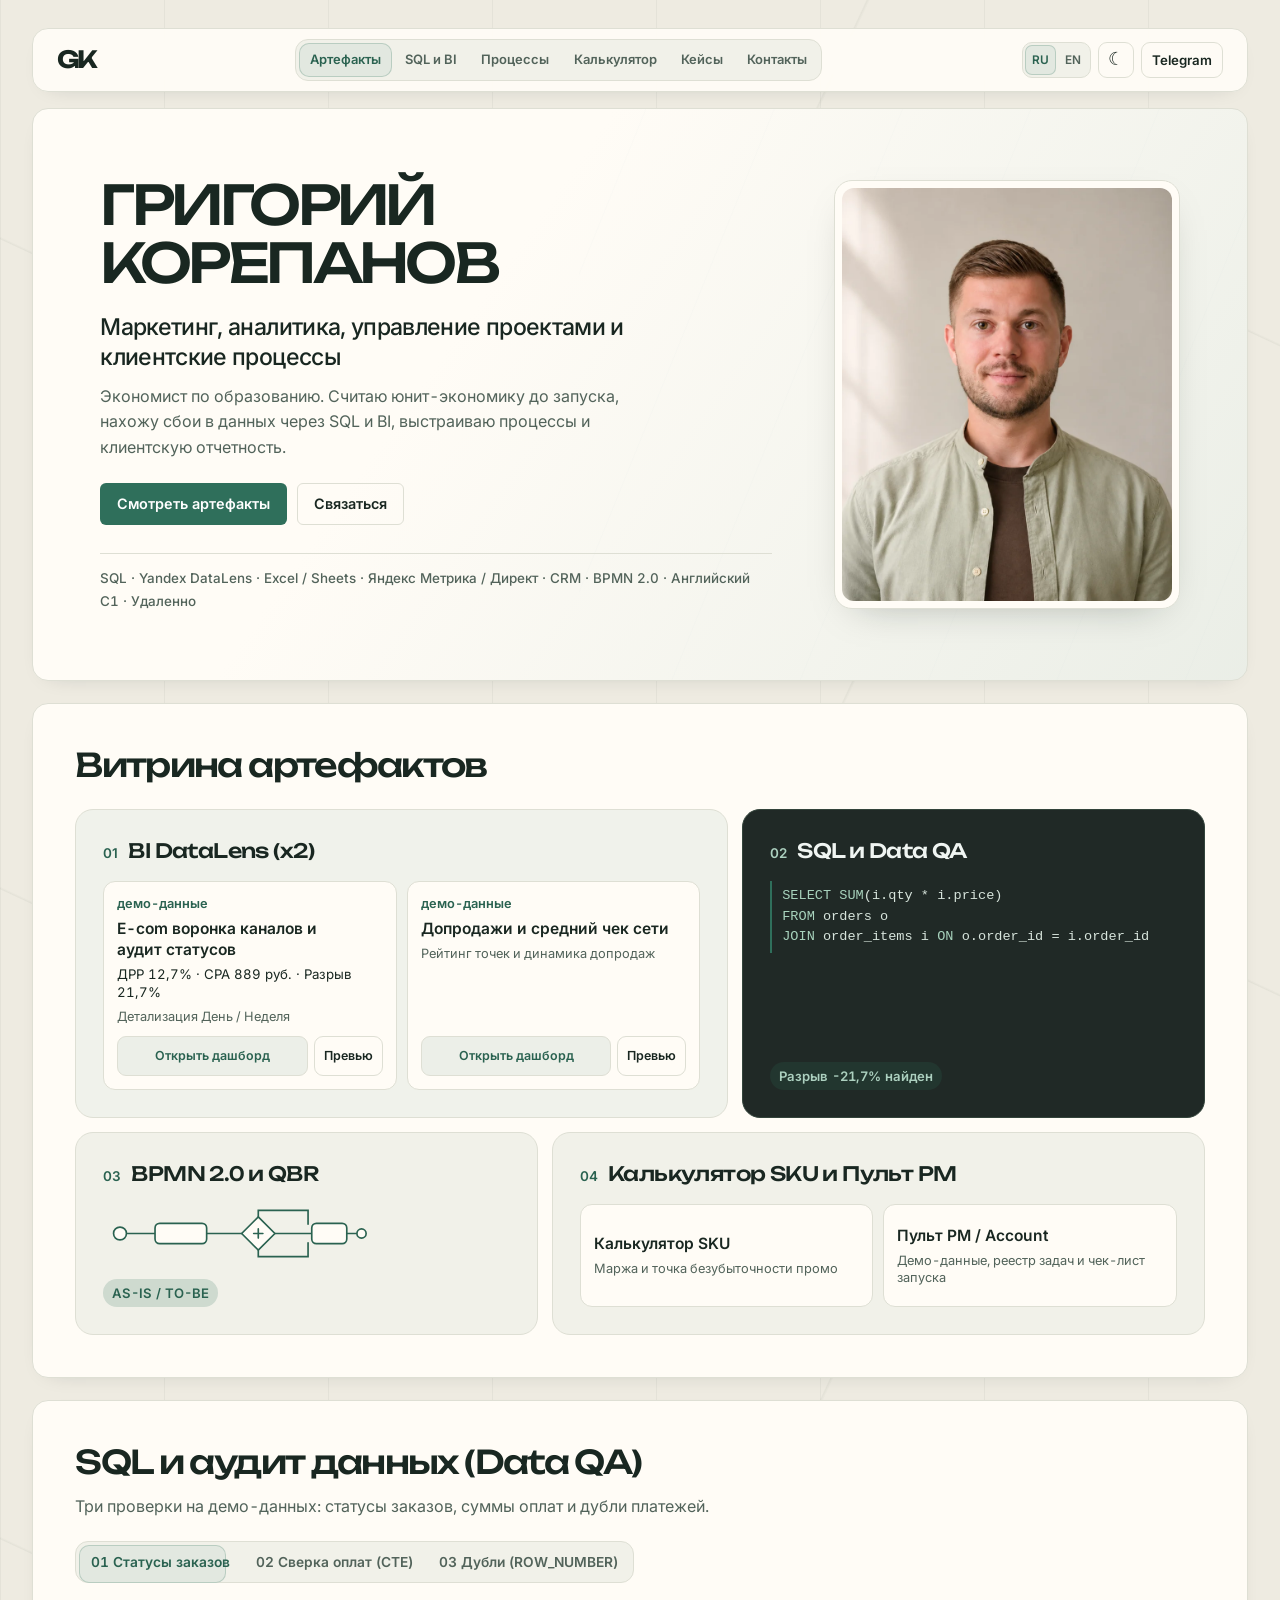
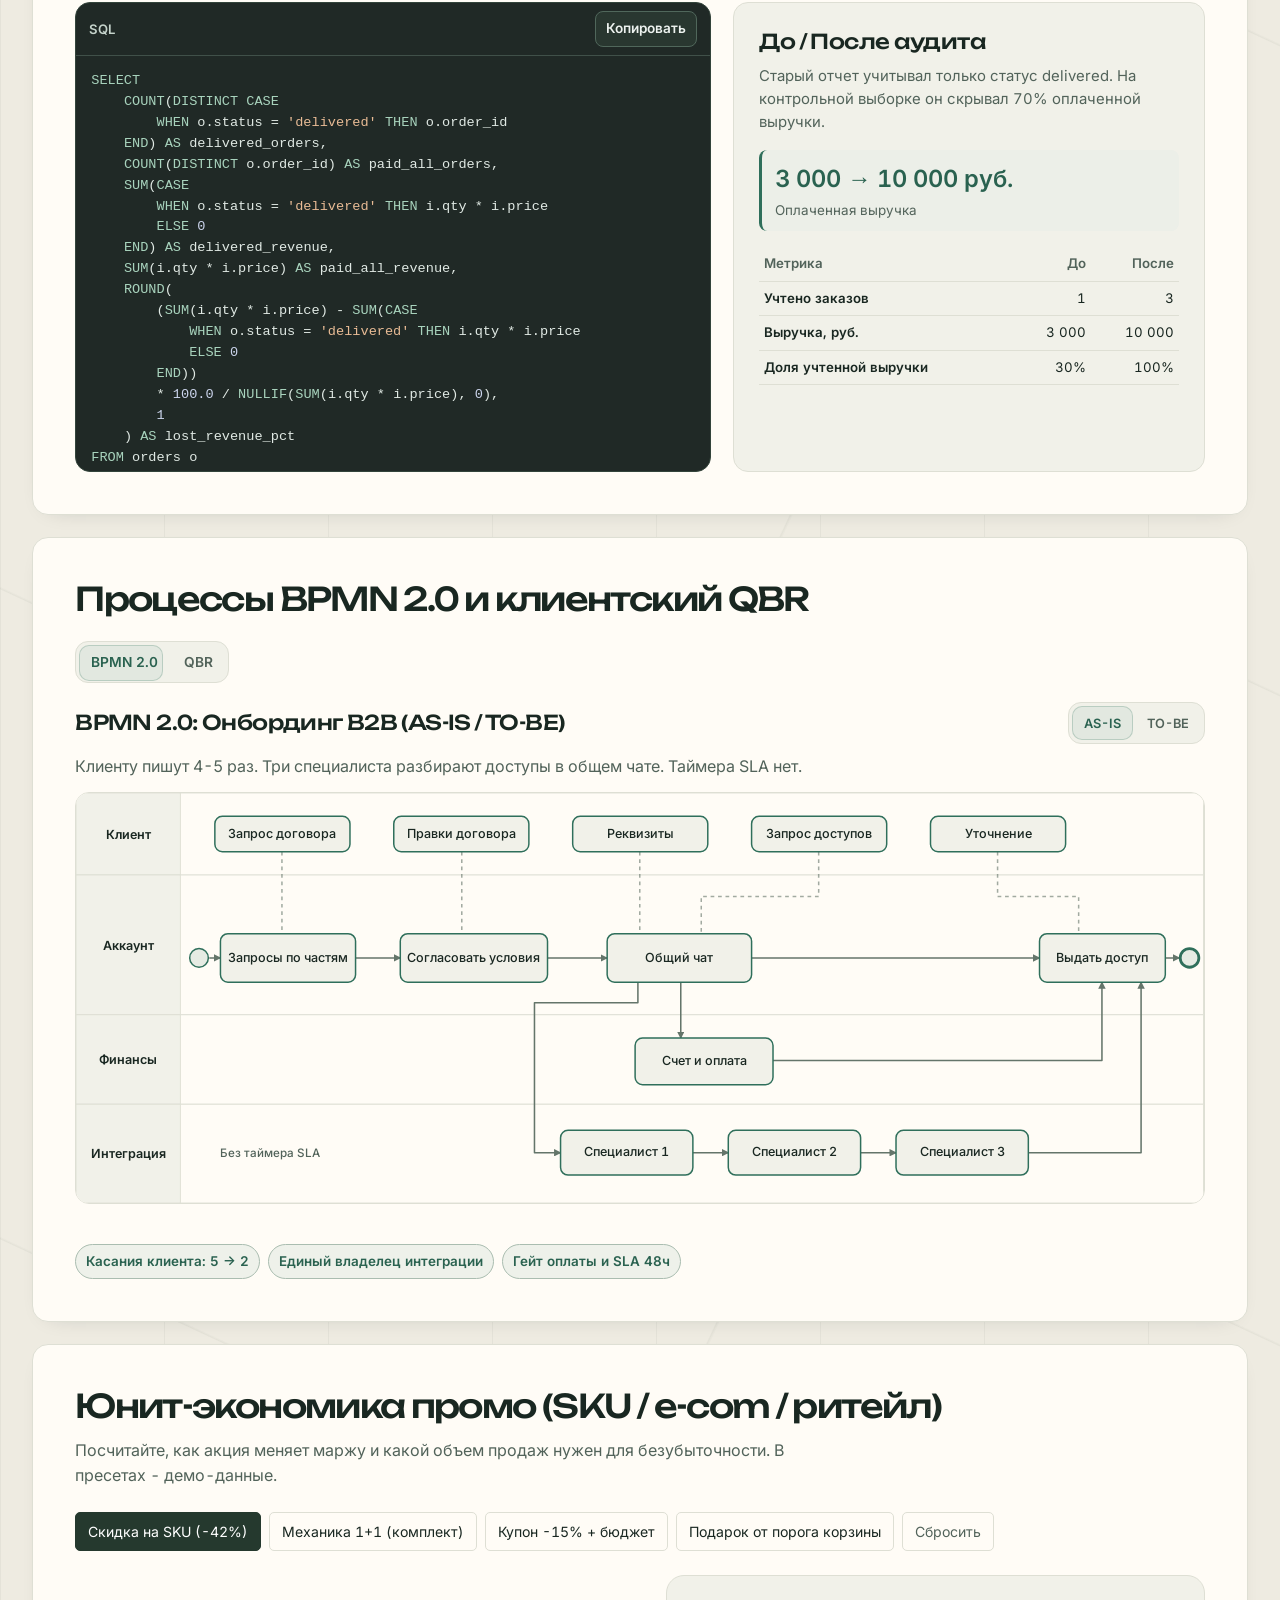
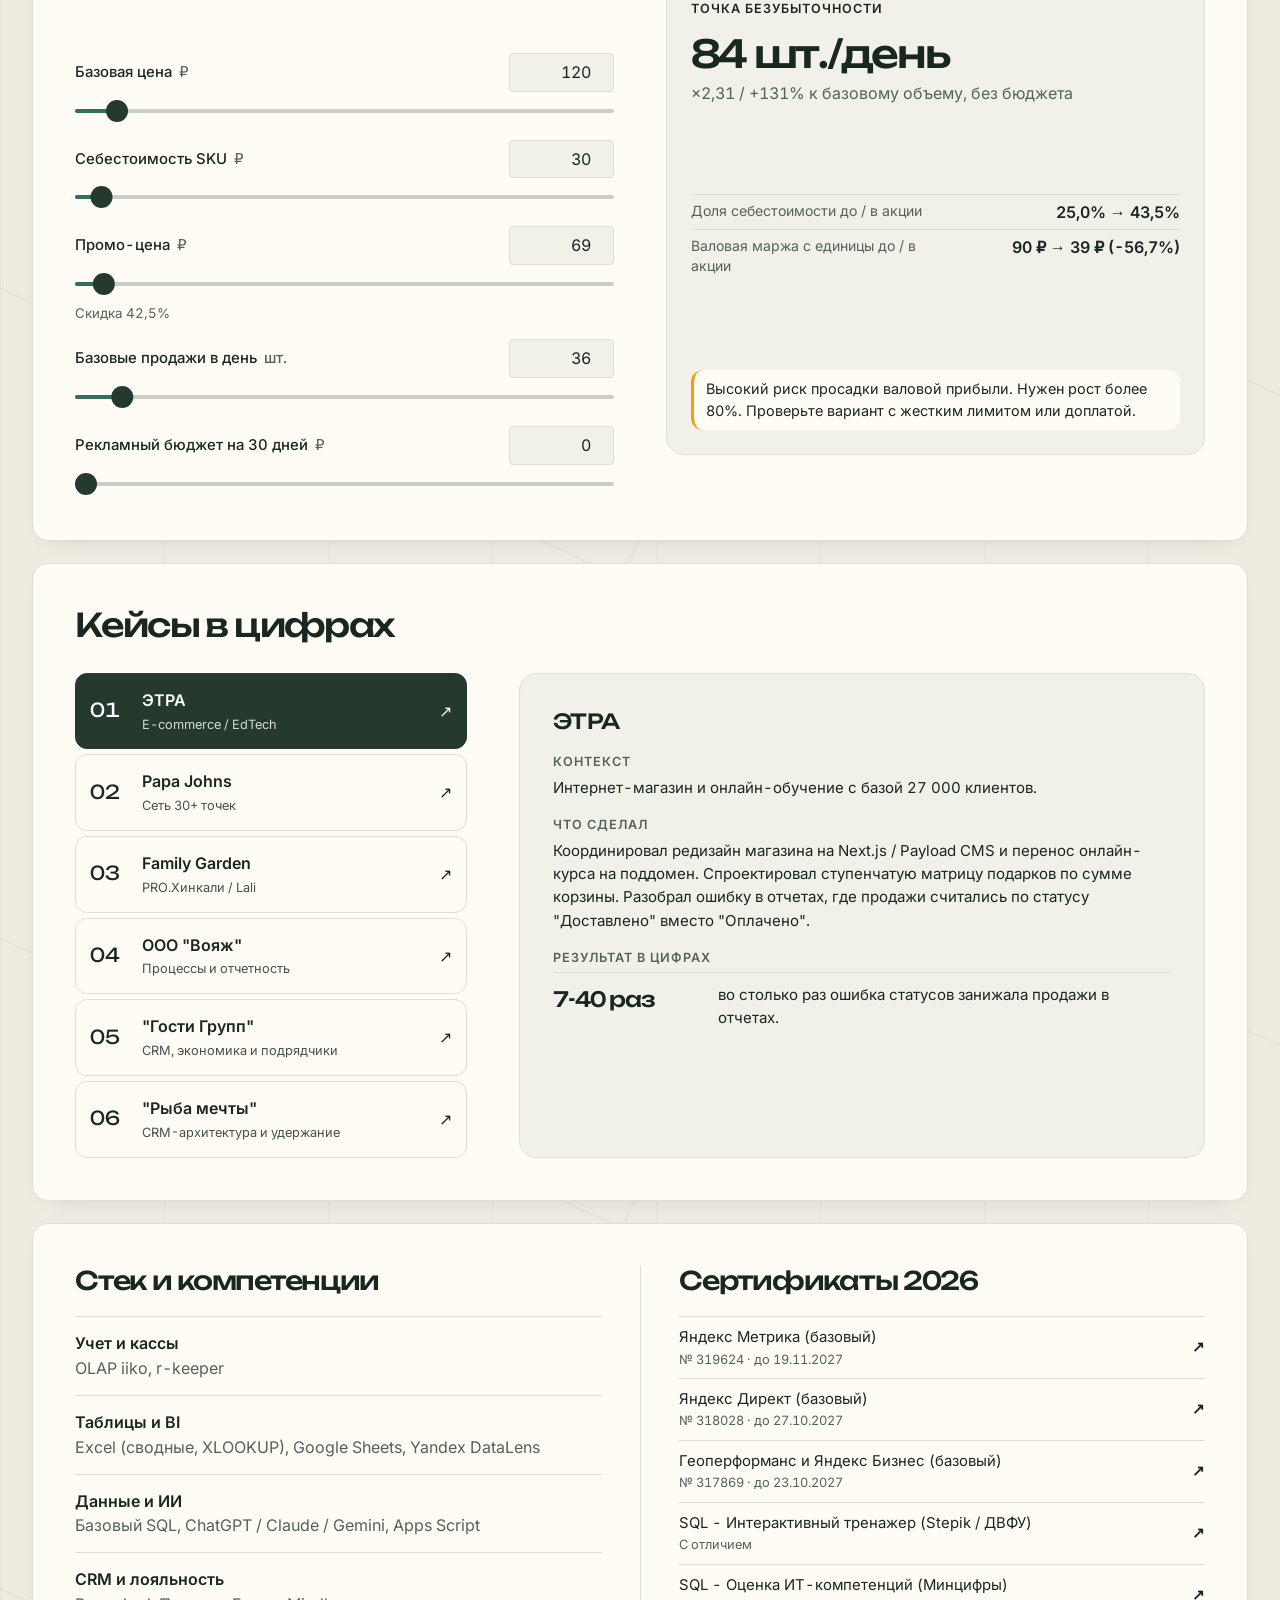
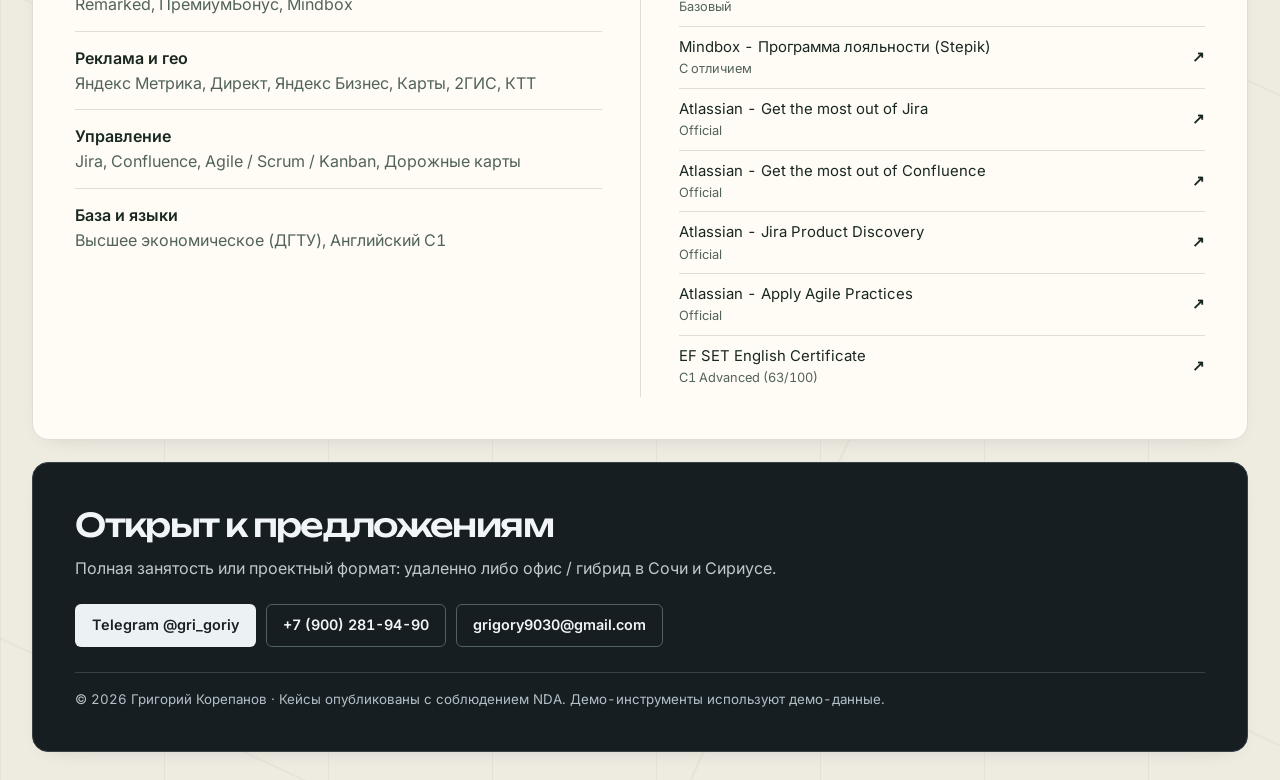
==== commit 931da4b4: "Polish portfolio typography, case studies and dashboard previews" ====
--- a/index.html
+++ b/index.html
@@ -23,11 +23,11 @@
   <meta name="twitter:description" data-i18n-content="pageDescription" content="Портфолио с двумя дашбордами Yandex DataLens, SQL-аудитом данных, онбордингом B2B, клиентским QBR, калькулятором SKU и пультом запусков.">
   <meta name="twitter:image" content="https://grigory9030.github.io/assets/img/og-preview.png">
   <script src="theme.js?v=2"></script>
-  <link rel="stylesheet" href="styles.css?v=4">
+  <link rel="stylesheet" href="styles.css?v=5">
   <script src="motion.js" defer></script>
-  <script src="i18n.js?v=1" defer></script>
+  <script src="i18n.js?v=2" defer></script>
   <script src="diagrams.js?v=1" defer></script>
-  <script src="app.js?v=3" defer></script>
+  <script src="app.js?v=4" defer></script>
 </head>
 <body>
 <svg class="jelly-filter" width="0" height="0" aria-hidden="true">
@@ -63,11 +63,12 @@
     <section class="panel hero" aria-labelledby="name" id="top">
       <div class="hero-body">
         <div class="hero-copy">
-          <h1 id="name" tabindex="-1" data-i18n="name">Григорий Корепанов</h1>
-          <p class="position" data-i18n="position">Бизнес-аналитика, управление проектами и клиентские процессы</p>
+          <h1 id="name" tabindex="-1"><span data-i18n="firstName">ГРИГОРИЙ</span><br>
+            <span data-i18n="lastName">КОРЕПАНОВ</span></h1>
+          <p class="position" data-i18n="position">Маркетинг, аналитика, управление проектами и клиентские процессы</p>
           <p class="intro" data-i18n="intro">Экономист по образованию. Считаю юнит-экономику до запуска, нахожу сбои в данных через SQL и BI, выстраиваю процессы и клиентскую отчетность.</p>
           <div class="buttons"><a class="btn bright" href="#tools" data-i18n="openArtifacts">Смотреть артефакты</a><a class="btn outline" href="#contacts" data-i18n="getInTouch">Связаться</a></div>
-          <p class="facts" data-i18n="heroStack">SQL · Yandex DataLens · Excel / Sheets · BPMN 2.0 · Английский C1 · Удаленно</p>
+          <p class="facts" data-i18n="heroStack">SQL · Yandex DataLens · Excel / Sheets · Яндекс Метрика / Директ · CRM · BPMN 2.0 · Английский C1 · Удаленно</p>
         </div>
         <div class="portrait-frame">
           <picture>
@@ -84,20 +85,25 @@
         <article class="bento-card bento-bi">
           <h3><span class="bento-index">01</span> BI DataLens (x2)</h3>
           <div class="bi-cards">
-            <a class="artifact-link bi-primary" href="https://datalens.yandex/ydxwelwaeq0ih?_share_link=public" target="_blank" rel="noopener">
+            <article class="bi-card">
               <span class="artifact-kind" data-i18n="demoData">демо-данные</span>
-              <strong data-i18n="funnelName">E-com воронка каналов и аудит статусов</strong>
+              <h4 data-i18n="funnelName">E-com воронка каналов и аудит статусов</h4>
               <span class="bi-metrics" data-i18n="funnelMetrics">ДРР 12,7% · CPA 889 руб. · Разрыв 21,7%</span>
               <span class="artifact-detail" data-i18n="funnelPeriod">Детализация День / Неделя</span>
-            </a>
-            <div class="bi-secondary">
-              <a class="artifact-link" href="https://datalens.yandex/4i9kp7n8df4an?_share_link=public" target="_blank" rel="noopener">
-                <span class="artifact-kind" data-i18n="demoData">демо-данные</span>
-                <strong data-i18n="upsellName">Допродажи и средний чек сети</strong>
-                <span class="artifact-detail" data-i18n="upsellDetail">Рейтинг точек и динамика допродаж</span>
-              </a>
-              <a class="inline-link" id="show-dashboard" href="assets/img/datalens-preview.png" data-i18n="previewDashboard">Увеличить скриншот</a>
-            </div>
+              <div class="bi-actions">
+                <a class="bi-action" href="https://datalens.ru/ydxwelwaeq0ih-e-com-analitika-voronka-kanalov-i-audit-statusov-zakaz" target="_blank" rel="noopener" data-i18n="openDashboard">Открыть дашборд</a>
+                <button class="bi-action" type="button" aria-haspopup="dialog" aria-controls="lightbox" data-preview="assets/datalens-ecom.png" data-i18n="previewDashboard">Превью</button>
+              </div>
+            </article>
+            <article class="bi-card">
+              <span class="artifact-kind" data-i18n="demoData">демо-данные</span>
+              <h4 data-i18n="upsellName">Допродажи и средний чек сети</h4>
+              <span class="artifact-detail" data-i18n="upsellDetail">Рейтинг точек и динамика допродаж</span>
+              <div class="bi-actions">
+                <a class="bi-action" href="https://datalens.yandex/4i9kp7n8df4an?_share_link=public" target="_blank" rel="noopener" data-i18n="openDashboard">Открыть дашборд</a>
+                <button class="bi-action" type="button" aria-haspopup="dialog" aria-controls="lightbox" data-preview="assets/img/datalens-preview.png" data-preview-webp="assets/img/datalens-preview.webp" data-i18n="previewDashboard">Превью</button>
+              </div>
+            </article>
           </div>
         </article>
         <a class="bento-card bento-sql" href="#sql">
@@ -135,16 +141,25 @@
         <button type="button" class="pill-option" role="tab" id="sql-tab-payments" aria-controls="sql-payments" aria-selected="false" tabindex="-1" data-i18n="tabPayments">02 Сверка оплат (CTE)</button>
         <button type="button" class="pill-option" role="tab" id="sql-tab-duplicates" aria-controls="sql-duplicates" aria-selected="false" tabindex="-1" data-i18n="tabDuplicates">03 Дубли (ROW_NUMBER)</button>
       </div>
-      <div class="audit-panel" id="sql-status" role="tabpanel" aria-labelledby="sql-tab-status">
-        <div class="code-card">
-          <div class="code-head"><span>SQL</span><button class="copy-query" type="button" data-copy-sql data-i18n="copy">Копировать</button></div>
-          <pre class="sql-pre" tabindex="0" aria-label="SQL-запрос" data-i18n-label="sqlQuery"><code data-sql>SELECT
-    COUNT(DISTINCT CASE WHEN o.status = 'delivered' THEN o.order_id END) AS delivered_orders,
+      <div class="audit-panels">
+        <div class="audit-panel" id="sql-status" role="tabpanel" aria-labelledby="sql-tab-status">
+          <div class="code-card">
+            <div class="code-head"><span>SQL</span><button class="copy-query" type="button" data-copy-sql data-i18n="copy">Копировать</button></div>
+            <pre class="sql-pre" tabindex="0" aria-label="SQL-запрос" data-i18n-label="sqlQuery"><code data-sql>SELECT
+    COUNT(DISTINCT CASE
+        WHEN o.status = 'delivered' THEN o.order_id
+    END) AS delivered_orders,
     COUNT(DISTINCT o.order_id) AS paid_all_orders,
-    SUM(CASE WHEN o.status = 'delivered' THEN i.qty * i.price ELSE 0 END) AS delivered_revenue,
+    SUM(CASE
+        WHEN o.status = 'delivered' THEN i.qty * i.price
+        ELSE 0
+    END) AS delivered_revenue,
     SUM(i.qty * i.price) AS paid_all_revenue,
     ROUND(
-        (SUM(i.qty * i.price) - SUM(CASE WHEN o.status = 'delivered' THEN i.qty * i.price ELSE 0 END))
+        (SUM(i.qty * i.price) - SUM(CASE
+            WHEN o.status = 'delivered' THEN i.qty * i.price
+            ELSE 0
+        END))
         * 100.0 / NULLIF(SUM(i.qty * i.price), 0),
         1
     ) AS lost_revenue_pct
@@ -153,25 +168,25 @@
 WHERE o.order_date &gt;= '2026-11-01'
   AND o.order_date &lt; '2026-12-01'
   AND o.status &lt;&gt; 'cancelled';</code></pre>
-        </div>
-        <article class="audit-result">
-          <h3 data-i18n="beforeAfter">До / После аудита</h3>
-          <p data-i18n="statusDesc">Старый отчет учитывал только статус delivered. На контрольной выборке он скрывал 70% оплаченной выручки.</p>
-          <div class="audit-highlight"><strong data-i18n="statusHighlight">3 000 → 10 000 руб.</strong><span data-i18n="paidRevenue">Оплаченная выручка</span></div>
-          <div class="audit-table-wrap"><table>
-            <thead><tr><th scope="col" data-i18n="metric">Метрика</th><th scope="col" data-i18n="before">До</th><th scope="col" data-i18n="after">После</th></tr></thead>
-            <tbody>
-              <tr><th scope="row" data-i18n="countedOrders">Учтено заказов</th><td>1</td><td>3</td></tr>
-              <tr><th scope="row" data-i18n="revenueRub">Выручка, руб.</th><td>3 000</td><td>10 000</td></tr>
-              <tr><th scope="row" data-i18n="coverage">Доля учтенной выручки</th><td>30%</td><td>100%</td></tr>
-            </tbody>
-          </table></div>
-        </article>
-      </div>
-      <div class="audit-panel" id="sql-payments" role="tabpanel" aria-labelledby="sql-tab-payments" hidden>
-        <div class="code-card">
-          <div class="code-head"><span>SQL</span><button class="copy-query" type="button" data-copy-sql data-i18n="copy">Копировать</button></div>
-          <pre class="sql-pre" tabindex="0" aria-label="SQL-запрос" data-i18n-label="sqlQuery"><code data-sql>WITH items_agg AS (
+          </div>
+          <article class="audit-result">
+            <h3 data-i18n="beforeAfter">До / После аудита</h3>
+            <p data-i18n="statusDesc">Старый отчет учитывал только статус delivered. На контрольной выборке он скрывал 70% оплаченной выручки.</p>
+            <div class="audit-highlight"><strong data-i18n="statusHighlight">3 000 → 10 000 руб.</strong><span data-i18n="paidRevenue">Оплаченная выручка</span></div>
+            <div class="audit-table-wrap"><table>
+              <thead><tr><th scope="col" data-i18n="metric">Метрика</th><th scope="col" data-i18n="before">До</th><th scope="col" data-i18n="after">После</th></tr></thead>
+              <tbody>
+                <tr><th scope="row" data-i18n="countedOrders">Учтено заказов</th><td>1</td><td>3</td></tr>
+                <tr><th scope="row" data-i18n="revenueRub">Выручка, руб.</th><td>3 000</td><td>10 000</td></tr>
+                <tr><th scope="row" data-i18n="coverage">Доля учтенной выручки</th><td>30%</td><td>100%</td></tr>
+              </tbody>
+            </table></div>
+          </article>
+        </div>
+        <div class="audit-panel" id="sql-payments" role="tabpanel" aria-labelledby="sql-tab-payments" hidden>
+          <div class="code-card">
+            <div class="code-head"><span>SQL</span><button class="copy-query" type="button" data-copy-sql data-i18n="copy">Копировать</button></div>
+            <pre class="sql-pre" tabindex="0" aria-label="SQL-запрос" data-i18n-label="sqlQuery"><code data-sql>WITH items_agg AS (
     SELECT order_id, SUM(qty * price) AS items_sum
     FROM order_items
     GROUP BY order_id
@@ -194,24 +209,24 @@
   AND o.order_date &lt; '2026-12-01'
   AND o.status &lt;&gt; 'cancelled'
   AND COALESCE(p.paid_sum, 0) &lt;&gt; i.items_sum;</code></pre>
-        </div>
-        <article class="audit-result">
-          <h3 data-i18n="beforeAfter">До / После аудита</h3>
-          <p data-i18n="paymentsDesc">При прямом JOIN позиции и платежи размножают строки. Сначала суммируем каждую таблицу по заказу, затем сверяем итоги. LEFT JOIN сохраняет заказы без оплаты.</p>
-          <div class="audit-highlight"><strong data-i18n="paymentsHighlight">7 000 → 3 500 руб.</strong><span data-i18n="paymentsLabel">Сумма оплат заказа 102 до и после CTE</span></div>
-          <div class="audit-table-wrap"><table>
-            <thead><tr><th scope="col" data-i18n="order">Заказ</th><th scope="col" data-i18n="itemsRub">Позиций, руб.</th><th scope="col" data-i18n="paidRub">Оплат, руб.</th><th scope="col" data-i18n="diffRub">Разница, руб.</th></tr></thead>
-            <tbody>
-              <tr><th scope="row">102</th><td>4 000</td><td>3 500</td><td class="audit-difference">-500</td></tr>
-              <tr><th scope="row">103</th><td>3 000</td><td>0</td><td class="audit-difference">-3 000</td></tr>
-            </tbody>
-          </table></div>
-        </article>
-      </div>
-      <div class="audit-panel" id="sql-duplicates" role="tabpanel" aria-labelledby="sql-tab-duplicates" hidden>
-        <div class="code-card">
-          <div class="code-head"><span>SQL</span><button class="copy-query" type="button" data-copy-sql data-i18n="copy">Копировать</button></div>
-          <pre class="sql-pre" tabindex="0" aria-label="SQL-запрос" data-i18n-label="sqlQuery"><code data-sql>WITH dedup_payments AS (
+          </div>
+          <article class="audit-result">
+            <h3 data-i18n="beforeAfter">До / После аудита</h3>
+            <p data-i18n="paymentsDesc">При прямом JOIN позиции и платежи размножают строки. Сначала суммируем каждую таблицу по заказу, затем сверяем итоги. LEFT JOIN сохраняет заказы без оплаты.</p>
+            <div class="audit-highlight"><strong data-i18n="paymentsHighlight">6 000 -&gt; 3 000 руб.</strong><span data-i18n="paymentsLabel">Сумма заказа 101 до и после CTE (убран fan-out)</span></div>
+            <div class="audit-table-wrap"><table>
+              <thead><tr><th scope="col" data-i18n="order">Заказ</th><th scope="col" data-i18n="itemsRub">Позиций, руб.</th><th scope="col" data-i18n="paidRub">Оплат, руб.</th><th scope="col" data-i18n="diffRub">Разница, руб.</th></tr></thead>
+              <tbody>
+                <tr><th scope="row">102</th><td>4 000</td><td>3 500</td><td class="audit-difference">-500</td></tr>
+                <tr><th scope="row">103</th><td>3 000</td><td>0</td><td class="audit-difference">-3 000</td></tr>
+              </tbody>
+            </table></div>
+          </article>
+        </div>
+        <div class="audit-panel" id="sql-duplicates" role="tabpanel" aria-labelledby="sql-tab-duplicates" hidden>
+          <div class="code-card">
+            <div class="code-head"><span>SQL</span><button class="copy-query" type="button" data-copy-sql data-i18n="copy">Копировать</button></div>
+            <pre class="sql-pre" tabindex="0" aria-label="SQL-запрос" data-i18n-label="sqlQuery"><code data-sql>WITH dedup_payments AS (
     SELECT
         payment_id,
         order_id,
@@ -229,19 +244,20 @@
   AND o.status &lt;&gt; 'cancelled'
 GROUP BY o.utm_source
 ORDER BY clean_revenue DESC;</code></pre>
-        </div>
-        <article class="audit-result">
-          <h3 data-i18n="beforeAfter">До / После аудита</h3>
-          <p data-i18n="duplicatesDesc">Повторный вебхук платежного шлюза завысил выручку Поиска. ROW_NUMBER оставляет первое событие для каждого payment_id.</p>
-          <div class="audit-highlight"><strong data-i18n="duplicatesHighlight">5 000 → 3 000 руб.</strong><span>yandex_search</span></div>
-          <div class="audit-table-wrap"><table>
-            <thead><tr><th scope="col" data-i18n="channel">Канал</th><th scope="col" data-i18n="beforeRub">До, руб.</th><th scope="col" data-i18n="afterRub">После, руб.</th></tr></thead>
-            <tbody>
-              <tr><th scope="row">yandex_rsya</th><td>3 500</td><td>3 500</td></tr>
-              <tr><th scope="row">yandex_search</th><td>5 000</td><td>3 000</td></tr>
-            </tbody>
-          </table></div>
-        </article>
+          </div>
+          <article class="audit-result">
+            <h3 data-i18n="beforeAfter">До / После аудита</h3>
+            <p data-i18n="duplicatesDesc">Повторный вебхук платежного шлюза завысил выручку Поиска. ROW_NUMBER оставляет первое событие для каждого payment_id.</p>
+            <div class="audit-highlight"><strong data-i18n="duplicatesHighlight">5 000 → 3 000 руб.</strong><span>yandex_search</span></div>
+            <div class="audit-table-wrap"><table>
+              <thead><tr><th scope="col" data-i18n="channel">Канал</th><th scope="col" data-i18n="beforeRub">До, руб.</th><th scope="col" data-i18n="afterRub">После, руб.</th></tr></thead>
+              <tbody>
+                <tr><th scope="row">yandex_rsya</th><td>3 500</td><td>3 500</td></tr>
+                <tr><th scope="row">yandex_search</th><td>5 000</td><td>3 000</td></tr>
+              </tbody>
+            </table></div>
+          </article>
+        </div>
       </div>
       <p class="motion-sr" id="copy-status" role="status"></p>
     </section>
@@ -252,69 +268,73 @@
         <button type="button" class="pill-option" role="tab" id="tab-bpmn" aria-controls="bpmn" aria-selected="true">BPMN 2.0</button>
         <button type="button" class="pill-option" role="tab" id="tab-qbr" aria-controls="qbr" aria-selected="false" tabindex="-1">QBR</button>
       </div>
-      <div id="bpmn" role="tabpanel" aria-labelledby="tab-bpmn">
-        <div class="process-head">
-          <h3 data-i18n="bpmnTitle">BPMN 2.0: Онбординг B2B (AS-IS / TO-BE)</h3>
-          <div class="pill-group model-tabs" role="tablist" aria-label="Модели онбординга" data-i18n-label="modelTabs" data-pill>
-            <button type="button" class="pill-option" role="tab" id="tab-as-is" aria-controls="as-is" aria-selected="true">AS-IS</button>
-            <button type="button" class="pill-option" role="tab" id="tab-to-be" aria-controls="to-be" aria-selected="false" tabindex="-1">TO-BE</button>
-          </div>
-        </div>
-        <div id="as-is" role="tabpanel" aria-labelledby="tab-as-is" class="process-panel">
-          <p class="lead" data-i18n="asIsDesc">Клиенту пишут 4-5 раз. Три специалиста разбирают доступы в общем чате. Таймера SLA нет.</p>
-          <div class="diagram-scroll" role="region" tabindex="0" aria-label="Схема текущего онбординга" data-i18n-label="asIsLabel">
-            <svg class="swimlanes" id="as-is-diagram" role="img" aria-labelledby="as-is-svg-title" aria-describedby="as-is-svg-desc" viewBox="0 0 1210 440"></svg>
-          </div>
-        </div>
-        <div id="to-be" role="tabpanel" aria-labelledby="tab-to-be" class="process-panel" hidden>
-          <p class="lead" data-i18n="toBeDesc">Договор и intake-анкета уходят одним пакетом. Финансы и интеграция работают параллельно. Доступ выдается после подтверждения оплаты и готовности интеграции.</p>
-          <div class="diagram-scroll" role="region" tabindex="0" aria-label="Схема целевого онбординга" data-i18n-label="toBeLabel">
-            <svg class="swimlanes" id="to-be-diagram" role="img" aria-labelledby="to-be-svg-title" aria-describedby="to-be-svg-desc" viewBox="0 0 1210 440"></svg>
-          </div>
-        </div>
-        <p class="diagram-hint" data-i18n="diagramHint">На узком экране схему можно прокрутить по горизонтали.</p>
-        <ul class="process-badges">
-          <li data-i18n="touches">Касания клиента: 5 -> 2</li><li data-i18n="singleOwner">Единый владелец интеграции</li><li data-i18n="paymentGate">Гейт оплаты и SLA 48ч</li>
-        </ul>
-      </div>
-      <div id="qbr" role="tabpanel" aria-labelledby="tab-qbr" hidden>
-        <h3 class="qbr-title" data-i18n="qbrTitle">Шаблон клиентского QBR-отчета</h3>
-        <p class="lead" data-i18n="qbrIntro">Пример структуры квартальной встречи. Показатели и сценарии ниже - демо-данные.</p>
-        <div class="qbr-grid">
-          <article class="qbr-card">
-            <h4><span class="bento-index">01</span> <span data-i18n="qbrKpi">Итоги квартала (KPI План/Факт)</span></h4>
-            <dl class="qbr-measures">
-              <div><dt data-i18n="qbrRevenue">Выручка</dt><dd data-i18n="qbrRevenueValue">100% / 96% плана</dd></div>
-              <div><dt data-i18n="qbrChannels">Динамика каналов</dt><dd data-i18n="qbrChannelValue">CRM +12% к прошлому кварталу</dd></div>
-              <div><dt data-i18n="qbrBasket">Средний чек</dt><dd data-i18n="qbrBasketValue">+3% / +4% к прошлому кварталу</dd></div>
-            </dl>
-            <p class="qbr-decision"><span data-i18n="qbrVerdictLine1">Выручка ниже плана на 4%.</span><br><span data-i18n="qbrVerdictLine2">Пересмотреть вклад платных каналов.</span></p>
-          </article>
-          <article class="qbr-card">
-            <h4><span class="bento-index">02</span> <span data-i18n="qbrTests">Разбор гипотез</span></h4>
-            <dl class="qbr-measures">
-              <div><dt data-i18n="qbrMechanic">Механика</dt><dd data-i18n="qbrMechanicValue">Подарок от порога корзины</dd></div>
-              <div><dt data-i18n="qbrSample">Выборка</dt><dd data-i18n="qbrSampleValue">500 заказов на вариант</dd></div>
-              <div><dt data-i18n="qbrMargin">Маржа на заказ</dt><dd>+4%</dd></div>
-            </dl>
-            <p class="qbr-decision" data-i18n="qbrDecision">Решение: масштабировать на следующий сегмент.</p>
-          </article>
-          <article class="qbr-card">
-            <h4><span class="bento-index">03</span> <span data-i18n="qbrQa">Data QA и риски</span></h4>
-            <dl class="qbr-measures">
-              <div><dt data-i18n="qbrClosed">Закрыто</dt><dd data-i18n="qbrClosedValue">Устранены дубли платежных событий.</dd></div>
-              <div><dt data-i18n="qbrBlocker">Блокер клиента</dt><dd data-i18n="qbrBlockerValue">Ожидаем доступ к выгрузке доставок для сверки статусов.</dd></div>
-            </dl>
-          </article>
-          <article class="qbr-card">
-            <h4><span class="bento-index">04</span> <span data-i18n="qbrPlan">План на Q+1</span></h4>
-            <ul class="qbr-plan">
-              <li data-i18n="qbrPlan1">Сверить доставки · высокое влияние · неделя 1 · клиент и аналитик</li>
-              <li data-i18n="qbrPlan2">Проверить бюджет каналов · высокое · неделя 2 · маркетинг</li>
-              <li data-i18n="qbrPlan3">Запустить подарок на новом сегменте · среднее · неделя 3 · PM и CRM</li>
-              <li data-i18n="qbrPlan4">Настроить контроль дублей · среднее · неделя 4 · интеграция</li>
-            </ul>
-          </article>
+      <div class="process-modes">
+        <div id="bpmn" role="tabpanel" aria-labelledby="tab-bpmn">
+          <div class="process-head">
+            <h3 data-i18n="bpmnTitle">BPMN 2.0: Онбординг B2B (AS-IS / TO-BE)</h3>
+            <div class="pill-group model-tabs" role="tablist" aria-label="Модели онбординга" data-i18n-label="modelTabs" data-pill>
+              <button type="button" class="pill-option" role="tab" id="tab-as-is" aria-controls="as-is" aria-selected="true">AS-IS</button>
+              <button type="button" class="pill-option" role="tab" id="tab-to-be" aria-controls="to-be" aria-selected="false" tabindex="-1">TO-BE</button>
+            </div>
+          </div>
+          <div class="process-models">
+            <div id="as-is" role="tabpanel" aria-labelledby="tab-as-is" class="process-panel">
+              <p class="lead" data-i18n="asIsDesc">Клиенту пишут 4-5 раз. Три специалиста разбирают доступы в общем чате. Таймера SLA нет.</p>
+              <div class="diagram-scroll" role="region" tabindex="0" aria-label="Схема текущего онбординга" data-i18n-label="asIsLabel">
+                <svg class="swimlanes" id="as-is-diagram" role="img" aria-labelledby="as-is-svg-title" aria-describedby="as-is-svg-desc" viewBox="0 0 1210 440"></svg>
+              </div>
+            </div>
+            <div id="to-be" role="tabpanel" aria-labelledby="tab-to-be" class="process-panel" hidden>
+              <p class="lead" data-i18n="toBeDesc">Договор и intake-анкета уходят одним пакетом. Финансы и интеграция работают параллельно. Доступ выдается после подтверждения оплаты и готовности интеграции.</p>
+              <div class="diagram-scroll" role="region" tabindex="0" aria-label="Схема целевого онбординга" data-i18n-label="toBeLabel">
+                <svg class="swimlanes" id="to-be-diagram" role="img" aria-labelledby="to-be-svg-title" aria-describedby="to-be-svg-desc" viewBox="0 0 1210 440"></svg>
+              </div>
+            </div>
+          </div>
+          <p class="diagram-hint" data-i18n="diagramHint">На узком экране схему можно прокрутить по горизонтали.</p>
+          <ul class="process-badges">
+            <li data-i18n="touches">Касания клиента: 5 -> 2</li><li data-i18n="singleOwner">Единый владелец интеграции</li><li data-i18n="paymentGate">Гейт оплаты и SLA 48ч</li>
+          </ul>
+        </div>
+        <div id="qbr" role="tabpanel" aria-labelledby="tab-qbr" hidden>
+          <h3 class="qbr-title" data-i18n="qbrTitle">Шаблон клиентского QBR-отчета</h3>
+          <p class="lead" data-i18n="qbrIntro">Пример структуры квартальной встречи. Показатели и сценарии ниже - демо-данные.</p>
+          <div class="qbr-grid">
+            <article class="qbr-card">
+              <h4><span class="bento-index">01</span> <span data-i18n="qbrKpi">Итоги квартала (KPI План/Факт)</span></h4>
+              <dl class="qbr-measures">
+                <div><dt data-i18n="qbrRevenue">Выручка</dt><dd data-i18n="qbrRevenueValue">100% / 96% плана</dd></div>
+                <div><dt data-i18n="qbrChannels">Динамика каналов</dt><dd data-i18n="qbrChannelValue">CRM +12% к прошлому кварталу</dd></div>
+                <div><dt data-i18n="qbrBasket">Средний чек</dt><dd data-i18n="qbrBasketValue">+3% / +4% к прошлому кварталу</dd></div>
+              </dl>
+              <p class="qbr-decision"><span data-i18n="qbrVerdictLine1">Выручка ниже плана на 4%.</span><br><span data-i18n="qbrVerdictLine2">Пересмотреть вклад платных каналов.</span></p>
+            </article>
+            <article class="qbr-card">
+              <h4><span class="bento-index">02</span> <span data-i18n="qbrTests">Разбор гипотез</span></h4>
+              <dl class="qbr-measures">
+                <div><dt data-i18n="qbrMechanic">Механика</dt><dd data-i18n="qbrMechanicValue">Подарок от порога корзины</dd></div>
+                <div><dt data-i18n="qbrSample">Выборка</dt><dd data-i18n="qbrSampleValue">500 заказов на вариант</dd></div>
+                <div><dt data-i18n="qbrMargin">Маржа на заказ</dt><dd>+4%</dd></div>
+              </dl>
+              <p class="qbr-decision" data-i18n="qbrDecision">Решение: масштабировать на следующий сегмент.</p>
+            </article>
+            <article class="qbr-card">
+              <h4><span class="bento-index">03</span> <span data-i18n="qbrQa">Data QA и риски</span></h4>
+              <dl class="qbr-measures">
+                <div><dt data-i18n="qbrClosed">Закрыто</dt><dd data-i18n="qbrClosedValue">Устранены дубли платежных событий.</dd></div>
+                <div><dt data-i18n="qbrBlocker">Блокер клиента</dt><dd data-i18n="qbrBlockerValue">Ожидаем доступ к выгрузке доставок для сверки статусов.</dd></div>
+              </dl>
+            </article>
+            <article class="qbr-card">
+              <h4><span class="bento-index">04</span> <span data-i18n="qbrPlan">План на Q+1</span></h4>
+              <ul class="qbr-plan">
+                <li data-i18n="qbrPlan1">Сверить доставки · высокое влияние · неделя 1 · клиент и аналитик</li>
+                <li data-i18n="qbrPlan2">Проверить бюджет каналов · высокое · неделя 2 · маркетинг</li>
+                <li data-i18n="qbrPlan3">Запустить подарок на новом сегменте · среднее · неделя 3 · PM и CRM</li>
+                <li data-i18n="qbrPlan4">Настроить контроль дублей · среднее · неделя 4 · интеграция</li>
+              </ul>
+            </article>
+          </div>
         </div>
       </div>
     </section>
@@ -331,8 +351,10 @@
     </div>
     <div class="calc-layout">
       <form id="calc-form">
-        <p class="calc-note" id="unit-note" data-i18n="bundleNote" hidden>В механике 1+1 цена, себестоимость и объем указаны для целого комплекта.</p>
-        <p class="calc-note" id="gift-note" data-i18n="giftNote" hidden>Порог используется как расчетная сумма корзины в акции. Доля себестоимости остается прежней. В каждую корзину от порога включен один подарок по себестоимости.</p>
+        <div class="calc-notes">
+          <p class="calc-note" id="unit-note" data-i18n="bundleNote" hidden>В механике 1+1 цена, себестоимость и объем указаны для целого комплекта.</p>
+          <p class="calc-note" id="gift-note" data-i18n="giftNote" hidden>Порог используется как расчетная сумма корзины в акции. Доля себестоимости остается прежней. В каждую корзину от порога включен один подарок по себестоимости.</p>
+        </div>
         <div class="control">
           <label for="base"><span id="base-label" data-i18n="basePrice">Базовая цена</span> <span class="unit">₽</span></label>
           <input id="base" type="number" min="0.01" max="1000000000" step="0.01" value="120" inputmode="decimal" required>
@@ -366,7 +388,9 @@
         </div>
       </form>
       <div class="calc-result" aria-live="polite" aria-atomic="true">
-        <h3 data-i18n="resultTitle">Точка безубыточности</h3><strong id="target"></strong><p id="growth"></p>
+        <div class="calc-summary">
+          <h3 data-i18n="resultTitle">Точка безубыточности</h3><strong id="target"></strong><p id="growth"></p>
+        </div>
         <dl>
           <div><dt data-i18n="foodShare">Доля себестоимости до / в акции</dt><dd id="food"></dd></div>
           <div><dt id="margin-label" data-i18n="marginBeforeAfter">Валовая маржа с единицы до / в акции</dt><dd id="profits"></dd></div>
@@ -382,31 +406,97 @@
     <h2 id="cases-title"><span data-i18n="casesTitle">Кейсы в цифрах</span></h2>
     <div class="case-split">
       <div class="case-tabs" role="tablist" aria-label="Кейсы" data-i18n-label="caseTabs" aria-orientation="vertical">
-        <button id="tab-0" role="tab" aria-controls="case-0" aria-selected="true" tabindex="0"><span class="case-num">01</span><span><b><span data-i18n="casePapa">Papa Johns Узбекистан</span></b><small><span data-i18n="casePapaTag">Сеть 30+ ресторанов</span></small></span><span aria-hidden="true">↗</span></button>
-        <button id="tab-1" role="tab" aria-controls="case-1" aria-selected="false" tabindex="-1"><span class="case-num">02</span><span><b><span data-i18n="caseGuests">Гости Групп</span></b><small><span data-i18n="caseGuestsTag">Лояльность и фудкост (Сочи)</span></small></span><span aria-hidden="true">↗</span></button>
-        <button id="tab-2" role="tab" aria-controls="case-2" aria-selected="false" tabindex="-1"><span class="case-num">03</span><span><b><span data-i18n="caseEtra">ЭТРА</span></b><small><span data-i18n="caseEtraTag">E-commerce и аудит учета</span></small></span><span aria-hidden="true">↗</span></button>
-        <button id="tab-3" role="tab" aria-controls="case-3" aria-selected="false" tabindex="-1"><span class="case-num">04</span><span><b><span data-i18n="caseVoyage">Вояж и PRO.Хинкали</span></b><small><span data-i18n="caseVoyageTag">Локальный маркетинг и процессы</span></small></span><span aria-hidden="true">↗</span></button>
+        <button type="button" id="tab-0" role="tab" aria-controls="case-0" aria-selected="true" tabindex="0">
+          <span class="case-num">01</span><span><b data-i18n="caseEtra">ЭТРА</b><small data-i18n="caseEtraTag">E-commerce / EdTech</small></span><span aria-hidden="true">↗</span>
+        </button>
+        <button type="button" id="tab-1" role="tab" aria-controls="case-1" aria-selected="false" tabindex="-1">
+          <span class="case-num">02</span><span><b data-i18n="casePapa">Papa Johns</b><small data-i18n="casePapaTag">Сеть 30+ точек</small></span><span aria-hidden="true">↗</span>
+        </button>
+        <button type="button" id="tab-2" role="tab" aria-controls="case-2" aria-selected="false" tabindex="-1">
+          <span class="case-num">03</span><span><b>Family Garden</b><small data-i18n="familyBrands">PRO.Хинкали / Lali</small></span><span aria-hidden="true">↗</span>
+        </button>
+        <button type="button" id="tab-3" role="tab" aria-controls="case-3" aria-selected="false" tabindex="-1">
+          <span class="case-num">04</span><span><b data-i18n="caseVoyage">ООО "Вояж"</b><small data-i18n="caseVoyageTag">Процессы и отчетность</small></span><span aria-hidden="true">↗</span>
+        </button>
+        <button type="button" id="tab-4" role="tab" aria-controls="case-4" aria-selected="false" tabindex="-1">
+          <span class="case-num">05</span><span><b data-i18n="caseGuests">"Гости Групп"</b><small data-i18n="caseGuestsTag">CRM, экономика и подрядчики</small></span><span aria-hidden="true">↗</span>
+        </button>
+        <button type="button" id="tab-5" role="tab" aria-controls="case-5" aria-selected="false" tabindex="-1">
+          <span class="case-num">06</span><span><b data-i18n="caseFish">"Рыба мечты"</b><small data-i18n="caseFishTag">CRM-архитектура и удержание</small></span><span aria-hidden="true">↗</span>
+        </button>
       </div>
       <div class="case-records">
         <article id="case-0" class="case-record" role="tabpanel" aria-labelledby="tab-0" tabindex="0">
-          <h3><span data-i18n="casePapa">Papa Johns Узбекистан</span></h3><h4><span data-i18n="caseContext">Контекст</span></h4><p><span data-i18n="papaContext">Удаленная координация маркетинга и аналитики сети пиццерий в команде с локальными маркетологами. В сети более 30 ресторанов, она активно растет.</span></p><h4><span data-i18n="caseWork">Что сделал</span></h4><p><span data-i18n="papaWork">Собрал рейтинг 32 точек по выгрузкам OLAP iiko, переписал скрипт и памятки кассирам, организовал еженедельный контроль с управляющими. Рассчитал BTL-активности в 20 точках по CPA дополнительного чека и просчитывал фудкост промо-комбо.</span></p>
-          <h4><span data-i18n="caseResult">Результат в цифрах</span></h4>
-          <dl class="case-metrics"><div><dt>54%</dt><dd><span data-i18n="papaUpsell">чеков с допродажей на выборке 9 179 чеков за 7 недель. На старте менее 40%, в пике 55-61%.</span></dd></div><div><dt>-81%</dt><dd><span data-i18n="papaBudget">бюджета в CPA-модели BTL при сохранении 57% дополнительных чеков.</span></dd></div><div><dt><span data-i18n="metricCategory">+8,4%</span></dt><dd><span data-i18n="papaSales">продаж категории в первую неделю запуска пиццы 20 см.</span></dd></div></dl>
+          <h3 data-i18n="caseEtra">ЭТРА</h3>
+          <h4 data-i18n="caseContext">Контекст</h4>
+          <p data-i18n="etraContext">Интернет-магазин и онлайн-обучение с базой 27 000 клиентов.</p>
+          <h4 data-i18n="caseWork">Что сделал</h4>
+          <p data-i18n="etraWork">Координировал редизайн магазина на Next.js / Payload CMS и перенос онлайн-курса на поддомен. Спроектировал ступенчатую матрицу подарков по сумме корзины. Разобрал ошибку в отчетах, где продажи считались по статусу "Доставлено" вместо "Оплачено".</p>
+          <h4 data-i18n="caseResult">Результат в цифрах</h4>
+          <dl class="case-metrics">
+            <div><dt data-i18n="metricGap">7-40 раз</dt><dd data-i18n="etraGap">во столько раз ошибка статусов занижала продажи в отчетах.</dd></div>
+          </dl>
         </article>
         <article id="case-1" class="case-record" role="tabpanel" aria-labelledby="tab-1" tabindex="0" hidden>
-          <h3><span data-i18n="caseGuests">Гости Групп</span></h3><h4><span data-i18n="caseContext">Контекст</span></h4><p><span data-i18n="guestsContext">Сочинская ресторанная сеть в Красной Поляне. Задачи включали развитие программы лояльности Remarked и отсечение убыточных промо.</span></p><h4><span data-i18n="caseWork">Что сделал</span></h4><p><span data-i18n="guestsWork">Рассчитал welcome-оффер "2000 баллов за регистрацию", подготовил ТЗ на QR-носители в залах, выявил сбой доставки триггера на 7-й день. Провел аудит акций по фудкосту и валовой прибыли в iiko.</span></p>
-          <h4><span data-i18n="caseResult">Результат в цифрах</span></h4>
-          <dl class="case-metrics"><div><dt><span data-i18n="metricReg">1 765</span></dt><dd><span data-i18n="guestsRegistrations">регистраций за 8 недель. Конверсия в первую покупку 64,6%, средний чек участников выше на 75%.</span></dd></div><div><dt><span data-i18n="metricProfit">3,98 ₽</span></dt><dd><span data-i18n="guestsProfit">расчетной валовой прибыли на 1 ₽ баллов. После размещения QR регистрации выросли на 38%, возврат гостей вырос с 10,9% до 16,6%.</span></dd></div><div><dt>-46%</dt><dd><span data-i18n="guestsLoss">достигало падение валовой прибыли у акций, которые исключили.</span></dd></div></dl>
+          <h3 data-i18n="casePapa">Papa Johns</h3>
+          <h4 data-i18n="caseContext">Контекст</h4>
+          <p data-i18n="papaContext">Координация маркетинга и аналитики для сети из 30+ точек.</p>
+          <h4 data-i18n="caseWork">Что сделал</h4>
+          <p data-i18n="papaWork">Провел аудит чеков и допродаж в OLAP iiko, подготовил памятки для кассиров и ТЗ на наружные носители 6x3 м по брендбуку. Оцифровал неуспешные заказы программы лояльности.</p>
+          <h4 data-i18n="caseResult">Результат в цифрах</h4>
+          <dl class="case-metrics">
+            <div><dt data-i18n="metricUpsell">53,5%</dt><dd data-i18n="papaUpsell">чеков с допродажей на выборке 9 179 чеков. Результат команды.</dd></div>
+            <div><dt data-i18n="metricFailedOrders">12 431</dt><dd data-i18n="papaFailedOrders">неуспешный заказ программы лояльности в цифровом реестре.</dd></div>
+          </dl>
         </article>
         <article id="case-2" class="case-record" role="tabpanel" aria-labelledby="tab-2" tabindex="0" hidden>
-          <h3><span data-i18n="caseEtra">ЭТРА</span></h3><h4><span data-i18n="caseContext">Контекст</span></h4><p><span data-i18n="etraContext">Интернет-магазин и онлайн-обучение с клиентской базой 27 000 человек.</span></p><h4><span data-i18n="caseWork">Что сделал</span></h4><p><span data-i18n="etraWork">Координировал редизайн магазина на Next.js / Payload CMS, перенос курса на поддомен и запуск сезонного проекта. Спроектировал 3-шаговую цепочку брошенной корзины с подарком вместо скидки. Вместе с аналитиком провел аудит выгрузок.</span></p>
-          <h4><span data-i18n="caseResult">Результат в цифрах</span></h4>
-          <dl class="case-metrics"><div><dt><span data-i18n="metricGap">7-40 раз</span></dt><dd><span data-i18n="etraGap">во столько раз ошибка статусов заказов занижала продажи в отчетах. Ошибка исправлена.</span></dd></div><div><dt><span data-i18n="metricPlan">112,9%</span></dt><dd><span data-i18n="etraPlan">выполнение командой плана выручки за сентябрь.</span></dd></div></dl>
+          <h3>Family Garden</h3>
+          <h4 data-i18n="caseContext">Контекст</h4>
+          <p data-i18n="familyContext">Трафик и Data QA для четырех точек PRO.Хинкали и Lali.</p>
+          <h4 data-i18n="caseWork">Что сделал</h4>
+          <p data-i18n="familyWork">Подготовил 4 карты торговых территорий с реестрами B2B-кандидатов. Провел аудит Яндекс Директа за 9 месяцев и выявил ошибку пробития доставки в r-keeper.</p>
+          <h4 data-i18n="caseResult">Результат в цифрах</h4>
+          <dl class="case-metrics">
+            <div><dt data-i18n="metricSearchCpa">919 руб.</dt><dd data-i18n="familyCpa">CPA в Поиске при CR 11,45%. CPA в РСЯ составил 1 764 руб. без НДС.</dd></div>
+            <div><dt data-i18n="metricPositions">58 позиций</dt><dd data-i18n="familyPositions">попадали в чек доставки вместо фактических 16 из-за ошибки в r-keeper.</dd></div>
+          </dl>
         </article>
         <article id="case-3" class="case-record" role="tabpanel" aria-labelledby="tab-3" tabindex="0" hidden>
-          <h3><span data-i18n="caseVoyage">Вояж и PRO.Хинкали</span></h3><h4><span data-i18n="caseContext">Контекст</span></h4><p><span data-i18n="voyageContext">Два ресторана в Ростове Великом (ООО "Вояж") и четыре ресторана PRO.Хинкали / Lali.</span></p><h4><span data-i18n="caseWork">Что сделал</span></h4><p><span data-i18n="voyageWork">Вел дорожную карту на 279 задач и матрицу 70 функций команды. Пересчитал цены 102 блюд по конкурентам и фудкосту, подготовил 4 карты торговых территорий и схему навигации из 7 точек. Провел аудит Яндекс Директа за 9 месяцев и выгрузок r-keeper.</span></p>
-          <h4><span data-i18n="caseResult">Результат в цифрах</span></h4>
-          <dl class="case-metrics"><div><dt>110%</dt><dd><span data-i18n="voyagePlan">выполнение командой сводного плана выручки августа.</span></dd></div><div><dt><span data-i18n="metricCoupon">84 чека</span></dt><dd><span data-i18n="voyageCoupon">с 1 000 купонов. Конверсия выросла с 5% до 8,4%.</span></dd></div><div><dt><span data-i18n="metricCpa">919 ₽</span></dt><dd><span data-i18n="voyageCpa">CPA в Поиске против 1 764 ₽ в РСЯ.</span></dd></div><div><dt><span data-i18n="metricPositions">58 позиций</span></dt><dd><span data-i18n="voyagePositions">вместо 16 показывал чек из-за ошибки в r-keeper.</span></dd></div></dl>
+          <h3 data-i18n="caseVoyage">ООО "Вояж"</h3>
+          <h4 data-i18n="caseContext">Контекст</h4>
+          <p data-i18n="voyageContext">Процессы и отчетность для двух точек, "Финифть" и "Птичий двор".</p>
+          <h4 data-i18n="caseWork">Что сделал</h4>
+          <p data-i18n="voyageWork">Запустил ежедневную и еженедельную отчетность план/факт. Выявил, что выгрузка iiko объединяла два заведения в одной строке, и перевел учет на кассы. Вел дорожную карту из 279 задач, подготовил BTL-флаеры и собрал базу из 60+ объектов размещения.</p>
+          <h4 data-i18n="caseResult">Результат в цифрах</h4>
+          <dl class="case-metrics">
+            <div><dt>~110%</dt><dd data-i18n="voyagePlan">сводного плана августа выполнила команда.</dd></div>
+            <div><dt data-i18n="metricFlyers">до 8,4%</dt><dd data-i18n="voyageFlyers">конверсия BTL-флаеров.</dd></div>
+          </dl>
+        </article>
+        <article id="case-4" class="case-record" role="tabpanel" aria-labelledby="tab-4" tabindex="0" hidden>
+          <h3 data-i18n="caseGuests">"Гости Групп"</h3>
+          <h4 data-i18n="caseContext">Контекст</h4>
+          <p data-i18n="guestsContext">Программа лояльности "2000 баллов", экономика промо и управление внешним подрядчиком.</p>
+          <h4 data-i18n="caseWork">Что сделал</h4>
+          <p data-i18n="guestsWork">Определил экономику программы и отсек убыточные акции по данным iiko. Управлял внешним дизайн-агентством на ребрендинге трех точек, структурировал ТЗ и пакеты правок, контролировал сроки и оплату счетов.</p>
+          <h4 data-i18n="caseResult">Результат в цифрах</h4>
+          <dl class="case-metrics">
+            <div><dt data-i18n="metricReg">1 765</dt><dd data-i18n="guestsRegistrations">регистраций за 8 недель. Конверсия в первую покупку 64,6%, средний чек с программой лояльности выше на 75%.</dd></div>
+            <div><dt data-i18n="metricProfit">3,98 руб.</dt><dd data-i18n="guestsProfit">расчетной валовой прибыли на 1 руб. баллов.</dd></div>
+          </dl>
+        </article>
+        <article id="case-5" class="case-record" role="tabpanel" aria-labelledby="tab-5" tabindex="0" hidden>
+          <h3 data-i18n="caseFish">"Рыба мечты"</h3>
+          <h4 data-i18n="caseContext">Контекст</h4>
+          <p data-i18n="fishContext">CRM-архитектура, реактивация клиентов и экономика гастроужина.</p>
+          <h4 data-i18n="caseWork">Что сделал</h4>
+          <p data-i18n="fishWork">Спроектировал триггерную матрицу от 0 до 4-й покупки и 6-ступенчатую RFM-реактивацию на 30-360 дней. Подготовил персональные QR/UTM для сотрудников и финансовую модель гастроужина.</p>
+          <h4 data-i18n="caseResult">Результат в цифрах</h4>
+          <dl class="case-metrics">
+            <div><dt>41</dt><dd data-i18n="fishTriggers">триггерный CRM-сценарий.</dd></div>
+            <div><dt>18</dt><dd data-i18n="fishStaff">сотрудников с персональными QR-кодами и UTM-метками.</dd></div>
+            <div><dt>31</dt><dd data-i18n="fishDinner">платный гость для окупаемости гастроужина.</dd></div>
+          </dl>
         </article>
       </div>
     </div>
@@ -423,9 +513,9 @@
       <div><dt><span data-i18n="skillsEducation">База и языки</span></dt><dd><span data-i18n="skillsEducationValue">Высшее экономическое (ДГТУ), Английский C1</span></dd></div>
     </dl></div>
     <div><h2><span data-i18n="certTitle">Сертификаты 2026</span></h2><ul class="cert-list">
-      <li><a href="assets/certs/yandex-metrika.pdf" target="_blank" rel="noopener"><span><span data-i18n="certMetrica">Яндекс Метрика (базовый)</span><small>№ 319624</small></span><b aria-hidden="true">↗</b></a></li>
-      <li><span><span data-i18n="certDirect">Яндекс Директ (базовый)</span><small>№ 318028 · 2026</small></span></li>
-      <li><span><span data-i18n="certGeo">Геоперформанс и Яндекс Бизнес</span><small>№ 317869 · 2026</small></span></li>
+      <li><a href="https://b2b.yandex.ru/adv/expert/certificates?certId=319624&amp;lastname=%D0%9A%D0%BE%D1%80%D0%B5%D0%BF%D0%B0%D0%BD%D0%BE%D0%B2" target="_blank" rel="noopener"><span><span data-i18n="certMetrica">Яндекс Метрика (базовый)</span><small data-i18n="certMetricaMeta">№ 319624 · до 19.11.2027</small></span><b aria-hidden="true">↗</b></a></li>
+      <li><a href="https://b2b.yandex.ru/adv/expert/certificates?certId=318028&amp;lastname=%D0%9A%D0%BE%D1%80%D0%B5%D0%BF%D0%B0%D0%BD%D0%BE%D0%B2" target="_blank" rel="noopener"><span><span data-i18n="certDirect">Яндекс Директ (базовый)</span><small data-i18n="certDirectMeta">№ 318028 · до 27.10.2027</small></span><b aria-hidden="true">↗</b></a></li>
+      <li><a href="https://b2b.yandex.ru/adv/expert/certificates?certId=317869&amp;lastname=%D0%9A%D0%BE%D1%80%D0%B5%D0%BF%D0%B0%D0%BD%D0%BE%D0%B2" target="_blank" rel="noopener"><span><span data-i18n="certGeo">Геоперформанс и Яндекс Бизнес (базовый)</span><small data-i18n="certGeoMeta">№ 317869 · до 23.10.2027</small></span><b aria-hidden="true">↗</b></a></li>
       <li><a href="assets/certs/sql-stepik.pdf" target="_blank" rel="noopener"><span><span data-i18n="certSqlStepik">SQL - Интерактивный тренажер (Stepik / ДВФУ)</span><small><span data-i18n="honors">С отличием</span></small></span><b aria-hidden="true">↗</b></a></li>
       <li><a href="assets/certs/sql-mincifry.pdf" target="_blank" rel="noopener"><span><span data-i18n="certSqlMincifry">SQL - Оценка ИТ-компетенций (Минцифры)</span><small><span data-i18n="basic">Базовый</span></small></span><b aria-hidden="true">↗</b></a></li>
       <li><a href="https://stepik.org/certificate/0aa298a273b7d3f8244e8a07cd663d7ff45f9c26.pdf" target="_blank" rel="noopener"><span><span data-i18n="certMindbox">Mindbox - Программа лояльности (Stepik)</span><small><span data-i18n="honors">С отличием</span></small></span><b aria-hidden="true">↗</b></a></li>
@@ -444,12 +534,18 @@
 <button class="back-to-top" type="button" aria-label="Вернуться наверх" data-i18n-label="backToTop" inert>
   <svg width="20" height="20" viewBox="0 0 24 24" fill="none" stroke="currentColor" stroke-width="1.5" stroke-linecap="round" stroke-linejoin="round" aria-hidden="true"><path d="M12 19V5m-5 5 5-5 5 5"/></svg>
 </button>
-<dialog id="lightbox" aria-label="Дашборд аналитики допродаж" data-i18n-label="lightboxLabel">
-  <div class="viewer-head"><strong>BI DataLens</strong><div><button type="button" id="zoom" aria-pressed="false" data-i18n="zoom">Увеличить</button><button type="button" id="close-viewer" aria-label="Закрыть просмотр" data-i18n-label="closeViewer" data-i18n="close">Закрыть</button></div></div>
+<dialog id="lightbox" aria-labelledby="viewer-title">
+  <header class="viewer-head">
+    <h2 id="viewer-title"></h2>
+    <a id="viewer-link" class="bi-action" target="_blank" rel="noopener" data-i18n="openInteractiveDashboard">Открыть интерактивный DataLens</a>
+    <button type="button" id="close-viewer" class="bi-action" aria-label="Закрыть превью" data-i18n-label="closeViewer" autofocus>
+      <svg width="19" height="19" viewBox="0 0 24 24" fill="none" stroke="currentColor" stroke-width="1.8" stroke-linecap="round" aria-hidden="true"><path d="m6 6 12 12M18 6 6 18"/></svg>
+    </button>
+  </header>
   <div class="image-stage">
     <picture>
-      <source srcset="assets/img/datalens-preview.webp" type="image/webp">
-      <img src="assets/img/datalens-preview.png" alt="Дашборд по четырем ресторанам: выручка, средний чек, доля допродаж и рейтинг кассиров" data-i18n-alt="previewAlt" width="1424" height="1226" loading="lazy" decoding="async">
+      <source type="image/webp">
+      <img alt="" decoding="async">
     </picture>
   </div>
 </dialog>
--- a/styles.css
+++ b/styles.css
@@ -22,7 +22,7 @@
 html { scroll-behavior:smooth; scroll-padding:20px; }
 body { margin:0; color:var(--ink); line-height:1.55; background-color:var(--bg); background-image:linear-gradient(115deg,transparent 64%,var(--grid) 64.1%,transparent 64.3%),linear-gradient(25deg,transparent 36%,var(--grid) 36.1%,transparent 36.3%),linear-gradient(90deg,var(--grid) 1px,transparent 1px); background-size:1050px 650px,1050px 650px,164px 100%; }
 h1,h2,h3,h4,p,ul,dl,dd { margin:0; }
-h1,h2,h3,.monogram,.case-num,.case-metrics dt,.calc-result>strong { font-family:var(--title); font-weight:500; }
+h1,h2,h3,.monogram,.case-num,.case-metrics dt,.calc-summary>strong { font-family:var(--title); font-weight:500; }
 a { color:inherit; text-decoration:none; }
 button,input { color:inherit; font:inherit; font-variant-numeric:tabular-nums; }
 button { cursor:pointer; }
@@ -102,11 +102,10 @@
 .case-record h3 { text-transform:uppercase; line-height:1.4; letter-spacing:-.025em; }
 .lead { color:var(--muted); margin-top:12px; max-width:780px; }
 .presets { gap:8px; margin:24px 0; }
-.presets button,.viewer-head button { padding:8px 12px; background:var(--surface); color:var(--ink); border:1px solid var(--line); border-radius:5px; font-size:.88rem; }
+.presets button { padding:8px 12px; background:var(--surface); color:var(--ink); border:1px solid var(--line); border-radius:5px; font-size:.88rem; }
 .presets button[aria-pressed="true"],.presets button:hover { background:var(--strong); color:var(--reverse); border-color:var(--strong); }
 .calc-layout,.case-split,.specs { display:grid; grid-template-columns:1fr 1fr; gap:clamp(24px,4vw,58px); }
 #calc-form { min-width:0; }
-#unit-note { color:var(--muted); font-size:.88rem; margin-bottom:12px; }
 .control { display:grid; grid-template-columns:minmax(0,1fr) 105px; align-items:center; gap:5px 12px; margin-bottom:15px; }
 .control:last-child { margin-bottom:0; }
 .control label { font-size:.93rem; font-weight:500; }
@@ -114,27 +113,39 @@
 .control input[type="number"] { width:100%; background:var(--inset); border:1px solid var(--line); padding:6px 7px; text-align:right; border-radius:4px; }
 input[type="range"] { width:100%; margin:0; grid-column:1/-1; accent-color:#148361; cursor:pointer; }
 #discount-label { color:var(--muted); grid-column:1/-1; }
-.calc-result { background:var(--inset); border:1px solid var(--line); padding:clamp(19px,2.5vw,36px); align-self:start; }
+.calc-result {
+  display:flex;
+  flex-direction:column;
+  justify-content:space-between;
+  align-self:start;
+  min-width:0;
+  gap:16px;
+  padding:clamp(19px,2.5vw,36px);
+  background:var(--inset);
+  border:1px solid var(--line);
+  border-radius:18px;
+}
 .calc-result h3,.case-record h4 { font:600 .79rem/1.4 Inter,sans-serif; text-transform:uppercase; letter-spacing:.08em; }
-.calc-result>strong { display:block; margin:13px 0 4px; font-size:clamp(1.65rem,3vw,2.9rem); letter-spacing:-.06em; line-height:1.2; overflow-wrap:anywhere; }
-.calc-result>p { color:var(--muted); }
-.calc-result dl { margin:20px 0; }
+.calc-summary>strong { display:block; margin:13px 0 4px; font-size:clamp(1.65rem,3vw,2.9rem); letter-spacing:-.06em; line-height:1.2; overflow-wrap:anywhere; }
+.calc-summary>p { color:var(--muted); }
 .calc-result dl>div { padding:10px 0; border-top:1px solid var(--line); display:grid; gap:3px; }
 .calc-result dt { color:var(--muted); font-size:.88rem; }
 .calc-result dd { font-weight:600; }
-.verdict { border-left:3px solid var(--signal); padding:8px 12px; background:var(--surface); font-size:.9rem; }
+.calc-result :is(dt,dd) { line-height:1.4; }
+.verdict { border-left:3px solid var(--signal); border-radius:12px; padding:8px 12px; background:var(--surface); font-size:.9rem; }
 .verdict[data-level="ok"] { --signal:var(--accent); }
 .verdict[data-level="risk"] { --signal:#f59e0b; }
 .verdict[data-level="loss"] { --signal:#ef4444; }
 .case-split { grid-template-columns:minmax(230px,.8fr) minmax(0,1.4fr); margin-top:28px; }
-.case-tabs { align-self:start; border-top:1px solid var(--line); }
-.case-tabs button { width:100%; display:grid; grid-template-columns:40px 1fr auto; align-items:center; gap:12px; text-align:left; background:transparent; border:0; border-bottom:1px solid var(--line); padding:17px 14px; }
-.case-tabs button[aria-selected="true"] { color:var(--reverse); background:var(--strong); }
-.case-tabs button:hover:not([aria-selected="true"]) { background:var(--inset); }
+.case-tabs { display:grid; gap:5px; }
+.case-tabs button { width:100%; display:grid; grid-template-columns:40px minmax(0,1fr) auto; align-items:center; gap:12px; text-align:left; background:transparent; border:1px solid var(--line); border-radius:12px; padding:14px; }
+.case-tabs button[aria-selected="true"] { color:var(--reverse); background:var(--strong); border-color:var(--strong); }
+.case-tabs button:hover:not([aria-selected="true"]) { background:var(--inset); border-color:var(--accent); }
 .case-tabs b { display:block; font-size:1rem; }
 .case-tabs small { display:block; opacity:.8; margin-top:2px; font-size:.8rem; }
 .case-num { font-size:1.2rem; font-weight:400; }
-.case-record { padding:clamp(18px,2.6vw,36px); border:1px solid var(--line); background:var(--inset); }
+.case-records { display:grid; min-width:0; }
+.case-record { padding:clamp(18px,2.6vw,36px); border:1px solid var(--line); border-radius:18px; background:var(--inset); }
 .case-record h3 { font-size:1.3rem; }
 .case-record h4 { color:var(--muted); margin:17px 0 5px; }
 .case-record p,.case-metrics dd { font-size:.94rem; }
@@ -155,17 +166,38 @@
 .cert-list li>span { display:block; }
 .contacts p { color:var(--muted-dark); margin-top:12px; }
 .contacts small { display:block; margin-top:25px; padding-top:16px; border-top:1px solid var(--line-dark); color:#b2c0c8; }
-#lightbox { position:fixed; inset:0; width:100%; height:100%; max-width:100%; max-height:100%; padding:0; margin:0; border:0; background:#101518; color:#eef3f5; }
-#lightbox[open] { display:flex; flex-direction:column; }
+#lightbox {
+  position:fixed;
+  inset:0;
+  width:84vw;
+  height:84dvh;
+  max-width:none;
+  max-height:none;
+  margin:auto;
+  padding:0;
+  overflow:hidden;
+  border:1px solid var(--line);
+  border-radius:18px;
+  background:var(--surface);
+  color:var(--ink);
+  box-shadow:0 24px 80px rgb(12 19 16 / .34);
+}
+#lightbox[open] { display:flex; flex-direction:column; animation:preview-in .24s cubic-bezier(.22,1,.36,1) both; }
 body:has(#lightbox[open]) { overflow:hidden; }
-#lightbox::backdrop { background:#101518; }
-.viewer-head { display:flex; align-items:center; justify-content:space-between; flex-wrap:wrap; gap:8px; padding:12px 18px; border-bottom:1px solid #344148; }
-.viewer-head>div { display:flex; gap:8px; }
-.viewer-head button { background:#222d33; color:#fff; border-color:#49575e; }
-.image-stage { flex:1; min-height:0; min-width:0; overflow:auto; padding:10px; }
+#lightbox::backdrop { background:rgb(13 19 16 / .56); backdrop-filter:blur(4px); animation:preview-fade .2s ease-out both; }
+@keyframes preview-in { from { opacity:0; transform:scale(.965); } }
+@keyframes preview-fade { from { opacity:0; } }
+.viewer-head { display:grid; grid-template-columns:minmax(0,1fr) auto auto; align-items:center; gap:10px; padding:12px 18px; border-bottom:1px solid var(--line); }
+.viewer-head h2 { font-size:clamp(.92rem,1.45vw,1.26rem); line-height:1.35; letter-spacing:-.025em; text-transform:none; text-wrap:pretty; }
+#close-viewer { width:40px; min-height:40px; padding:0; }
+.image-stage { flex:1; min-height:0; min-width:0; padding:clamp(8px,1.4vw,20px); background:var(--inset); }
 .image-stage picture { display:block; width:100%; height:100%; }
 .image-stage img { display:block; width:100%; height:100%; object-fit:contain; }
-.image-stage.zoomed img { width:max(100%,1424px); height:auto; }
+@media (max-width:640px) {
+  .viewer-head { grid-template-columns:minmax(0,1fr) auto; gap:8px; }
+  #viewer-link { grid-column:1 / -1; grid-row:2; justify-self:start; }
+  #close-viewer { grid-column:2; grid-row:1; }
+}
 @media (max-width:1050px) {
 
 
@@ -626,13 +658,6 @@
   padding:clamp(26px,5.25vw,76px);
 }
 .portfolio .hero-body::before { opacity:.55; }
-.portfolio h1 {
-  max-width:15ch;
-  text-transform:none;
-  font-size:clamp(2.45rem,4.8vw,4.8rem);
-  letter-spacing:-.064em;
-  overflow-wrap:anywhere;
-}
 .portfolio .position { max-width:37ch; margin-top:20px; }
 .portfolio .intro { max-width:57ch; color:var(--muted); }
 .portfolio .facts {
@@ -692,11 +717,11 @@
   --muted:#b7c6be;
   --accent-text:#acd0bf;
 }
-a.bento-card,.artifact-link { transition:background-color .2s,border-color .2s; }
+a.bento-card,.artifact-link,.bi-action { transition:background-color .2s,border-color .2s; }
 a.bento-card:hover,.artifact-link:hover { border-color:var(--accent); }
 .bento-processes:hover { background:color-mix(in srgb,var(--accent) 8%,var(--inset)); }
 .bi-cards,.tool-shortcuts { display:grid; grid-template-columns:repeat(2,minmax(0,1fr)); gap:10px; flex:1; }
-.artifact-link {
+.artifact-link,.bi-card {
   min-width:0;
   display:flex;
   flex-direction:column;
@@ -708,22 +733,30 @@
   border-radius:12px;
   background:var(--surface);
 }
-.artifact-link strong { font-size:.97rem; line-height:1.36; text-wrap:pretty; }
+.artifact-link strong,.bi-card h4 { font-size:.97rem; line-height:1.36; text-wrap:pretty; }
 .artifact-kind,.artifact-detail { color:var(--muted); font-size:.8rem; line-height:1.35; }
 .artifact-kind { color:var(--accent-text); font-weight:600; }
 .bi-metrics { color:var(--ink); font-size:.83rem; line-height:1.35; }
-.bi-secondary { display:flex; flex-direction:column; background:var(--surface); border:1px solid var(--line); border-radius:12px; min-width:0; }
-.bi-secondary .artifact-link { flex:1; border:0; background:transparent; }
-.bi-secondary:focus-within,.bi-secondary:hover { border-color:var(--accent); }
-.inline-link {
-  margin:0 13px 10px;
-  align-self:start;
-  color:var(--accent-text);
+.bi-card { align-items:stretch; justify-content:flex-start; }
+.bi-actions { display:grid; grid-template-columns:minmax(0,1fr) auto; gap:6px; margin-top:auto; padding-top:5px; }
+.bi-action {
+  display:inline-flex;
+  justify-content:center;
+  align-items:center;
+  min-height:40px;
+  padding:6px 9px;
+  border:1px solid var(--line);
+  border-radius:9px;
+  background:var(--surface);
+  color:var(--ink);
   font-size:.78rem;
-  text-decoration:underline;
-  text-decoration-color:color-mix(in srgb,var(--accent) 55%,transparent);
-  text-underline-offset:3px;
-}
+  line-height:1.25;
+  font-weight:600;
+  text-align:center;
+}
+.bi-action:hover { background:var(--inset); border-color:var(--accent); }
+a.bi-action { color:var(--accent-text); background:color-mix(in srgb,var(--accent) 9%,var(--surface)); }
+a.bi-action:hover { background:color-mix(in srgb,var(--accent) 16%,var(--surface)); }
 .bento-badge {
   align-self:flex-start;
   display:inline-block;
@@ -749,13 +782,18 @@
 .mini-process :is(rect,circle,.mini-gateway) { fill:var(--surface); }
 
 .module-tabs { margin:22px 0 19px; }
-.audit-panel { display:grid; grid-template-columns:minmax(0,1.35fr) minmax(0,1fr); align-items:start; gap:clamp(14px,2vw,22px); }
+/* Inactive panels reserve space for the longest translated content. */
+.audit-panels,.process-modes,.process-models,.calc-notes { display:grid; grid-template-columns:minmax(0,1fr); }
+:is(.audit-panels,.process-modes,.process-models,.calc-notes)>* { grid-area:1 / 1; min-width:0; }
+:is(.process-modes,.process-models,.calc-notes)>[hidden] { display:block !important; visibility:hidden; }
+.audit-panels>[hidden] { display:grid !important; visibility:hidden; }
+.audit-panel { display:grid; grid-template-columns:minmax(0,1.35fr) minmax(0,1fr); align-items:stretch; gap:clamp(14px,2vw,22px); }
 .code-card,.audit-result,.qbr-card { border:1px solid var(--line); border-radius:15px; min-width:0; }
-.code-card { background:#202926; border-color:#33443b; color:#edf2ef; overflow:hidden; }
+.code-card { display:flex; flex-direction:column; min-height:0; background:#202926; border-color:#33443b; color:#edf2ef; overflow:hidden; }
 .code-head { display:flex; align-items:center; justify-content:space-between; border-bottom:1px solid #405049; padding:8px 13px; font-size:.82rem; font-weight:600; color:#c5d3cb; }
 .copy-query { min-height:36px; padding:5px 10px; background:#293730; border:1px solid #50675b; border-radius:8px; color:#edf2ef; font-size:.85rem; }
 .copy-query:is(:hover,[data-copied]) { background:#365749; }
-.sql-pre { margin:0; overflow:auto; padding:15px; scrollbar-width:thin; color:#e0e9e4; }
+.sql-pre { flex:1; min-height:0; margin:0; overflow:auto; padding:15px; scrollbar-width:thin; color:#e0e9e4; white-space:pre-wrap; overflow-wrap:anywhere; }
 .sql-keyword { color:#a8d3bd; }
 .sql-literal { color:#e8bb95; }
 .sql-number { color:#ccd5ed; }
@@ -782,6 +820,7 @@
 .audit-result thead { color:var(--muted); }
 .audit-difference { color:var(--loss-text); font-weight:600; }
 
+.process-modes { min-height:460px; }
 .process-head { display:flex; align-items:center; justify-content:space-between; flex-wrap:wrap; gap:12px; }
 .model-tabs .pill-option { font-size:.8rem; }
 .process-panel .lead { margin:10px 0 13px; }
@@ -822,12 +861,22 @@
 .qbr-decision { color:var(--accent-text); margin-top:12px; font-weight:600; }
 .qbr-plan { padding-left:1.13em; margin-top:12px; }
 .qbr-plan li + li { margin-top:6px; }
-.calc-note { color:var(--muted); font-size:.88rem; margin-bottom:12px; }
-
+.calc-notes { min-height:2lh; margin-bottom:12px; color:var(--muted); font-size:.88rem; }
+
+@media (min-width:821px) {
+  .audit-panel { height:470px; grid-template-rows:minmax(0,1fr); }
+  .audit-result { overflow:auto; }
+}
+@media (min-width:721px) {
+  .calc-result { min-height:480px; padding:clamp(18px,2vw,24px); gap:10px; }
+  .calc-result dl>div { grid-template-columns:minmax(0,1fr) minmax(0,1fr); align-items:start; gap:12px; padding:6px 0; }
+  .calc-result dd { text-align:right; overflow-wrap:anywhere; }
+}
 @media (max-width:1060px) {
   .site-header { gap:8px; }
   .site-nav .pill-option { padding-inline:7px; font-size:.76rem; }
   .diagram-hint { display:block; }
+  .calc-layout { grid-template-columns:minmax(0,1fr); }
 }
 @media (min-width:721px) and (max-width:910px) {
   .site-header { flex-wrap:wrap; }
@@ -837,6 +886,7 @@
 @media (max-width:820px) {
   .bi-cards,.tool-shortcuts { grid-template-columns:1fr; }
   .audit-panel { grid-template-columns:minmax(0,1fr); }
+  .code-card { height:clamp(300px,50vh,395px); }
 }
 @media (max-width:720px) {
   .site-header { top:6px; flex-wrap:wrap; }
@@ -848,7 +898,6 @@
   .site-header .menu-toggle { display:inline-flex; }
   .site-nav .pill-option { justify-content:flex-start; min-height:40px; font-size:.87rem; }
   .portfolio .hero-body { grid-template-columns:minmax(0,1fr); padding:24px 21px; gap:22px; }
-  .portfolio h1 { font-size:clamp(2rem,9.1vw,3.3rem); max-width:14ch; }
   .portfolio .portrait-frame { justify-self:start; max-width:min(100%,353px); }
   .portfolio .portrait { aspect-ratio:5 / 4; }
   .bento-grid { grid-template-columns:minmax(0,1fr); gap:11px; }
@@ -865,7 +914,11 @@
   .sql-pre { padding:11px 10px; font-size:.78rem; }
   .site-header .header-actions { gap:5px; }
 }
+@media (max-width:365px) {
+  .portfolio .hero-body { padding-inline:16px; }
+}
 @media (prefers-reduced-motion:reduce) {
-  a.bento-card,.artifact-link { transition:none; }
-}
-
+  a.bento-card,.artifact-link,.bi-action { transition:none; }
+  #lightbox[open],#lightbox::backdrop { animation:none; }
+}
+
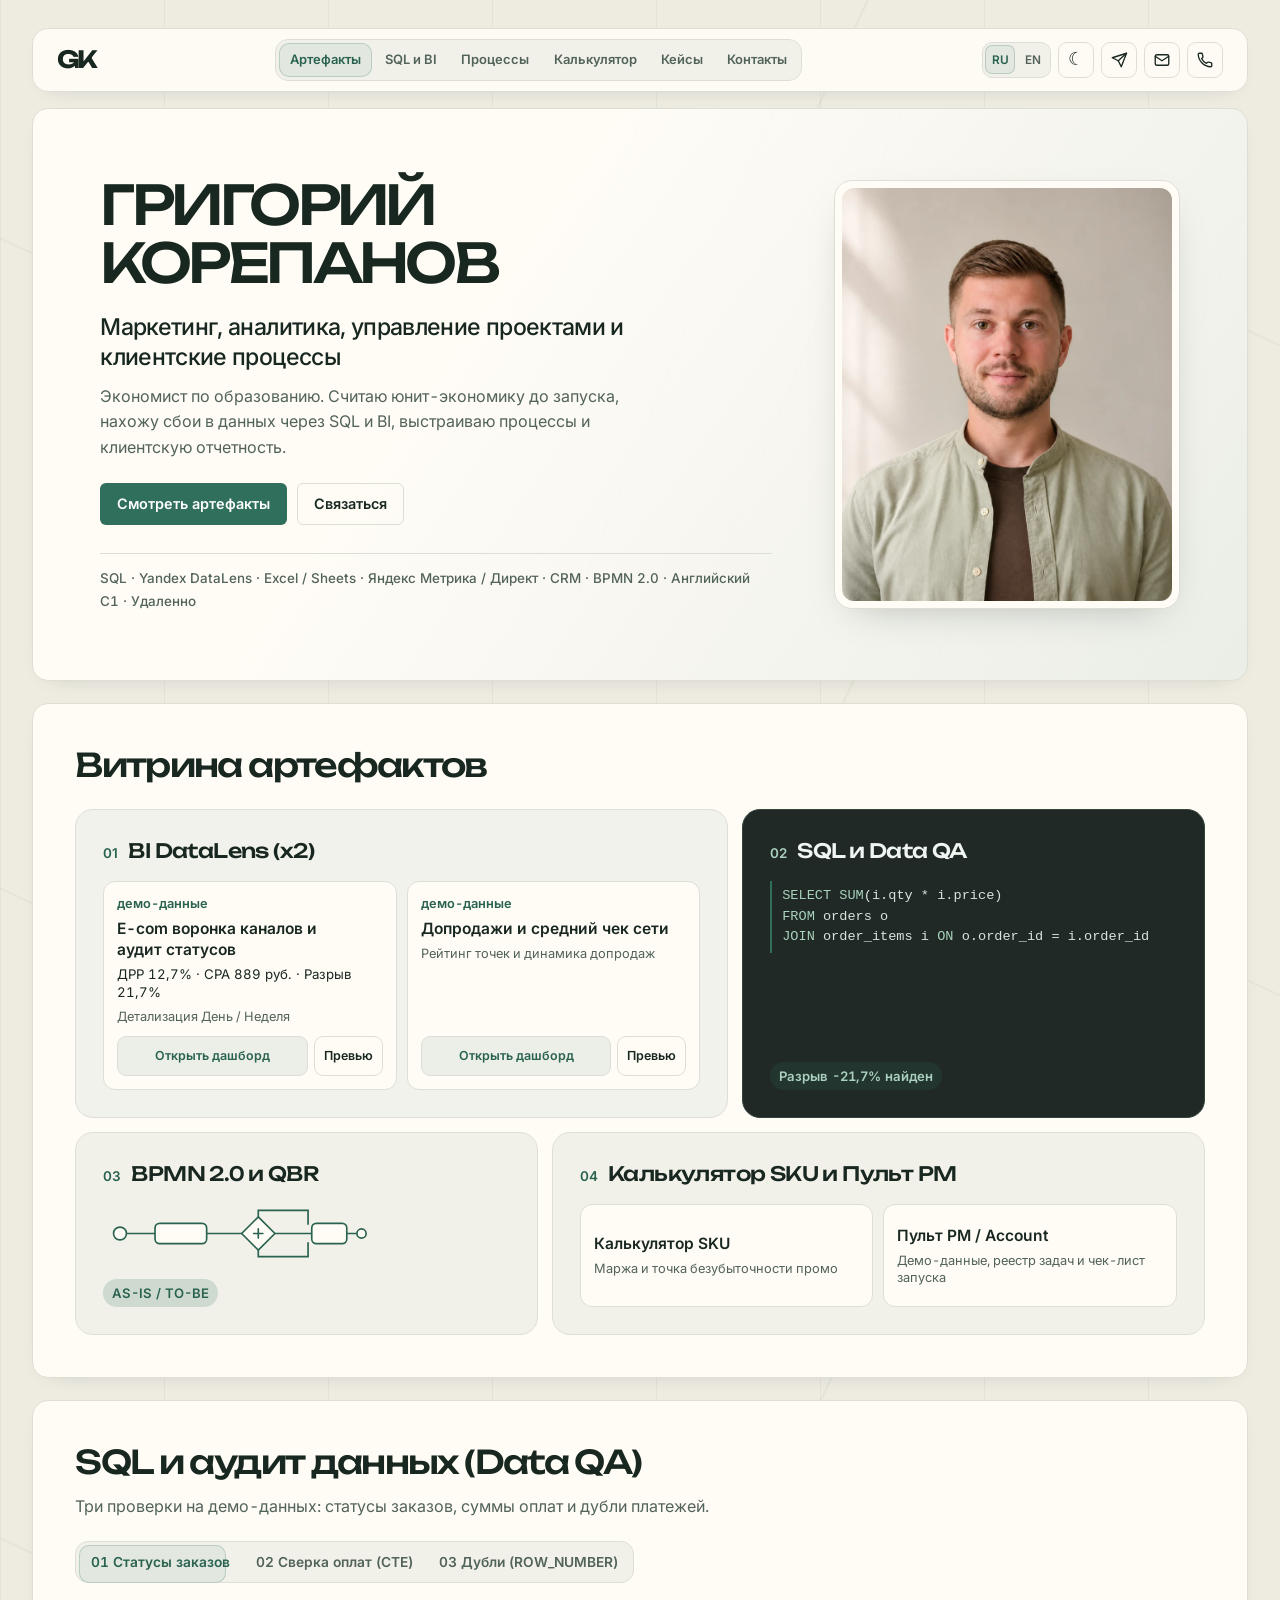
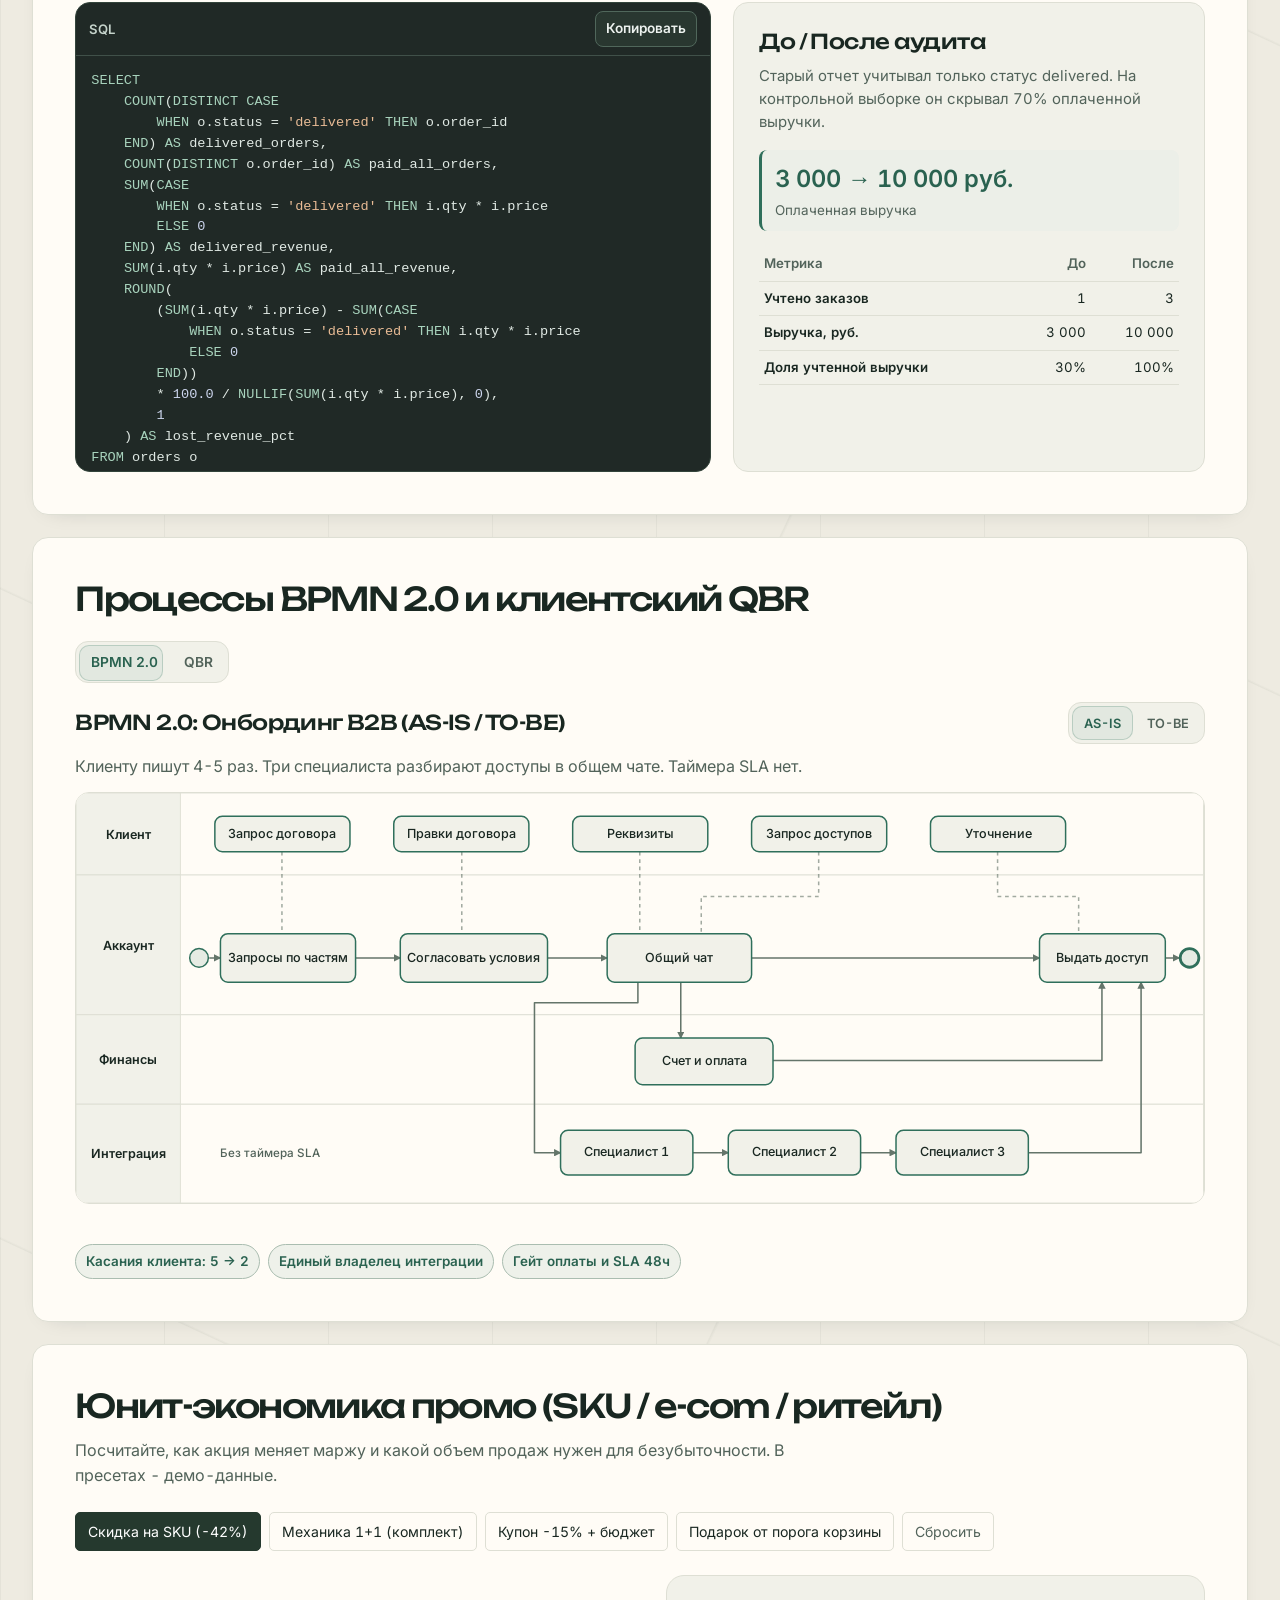
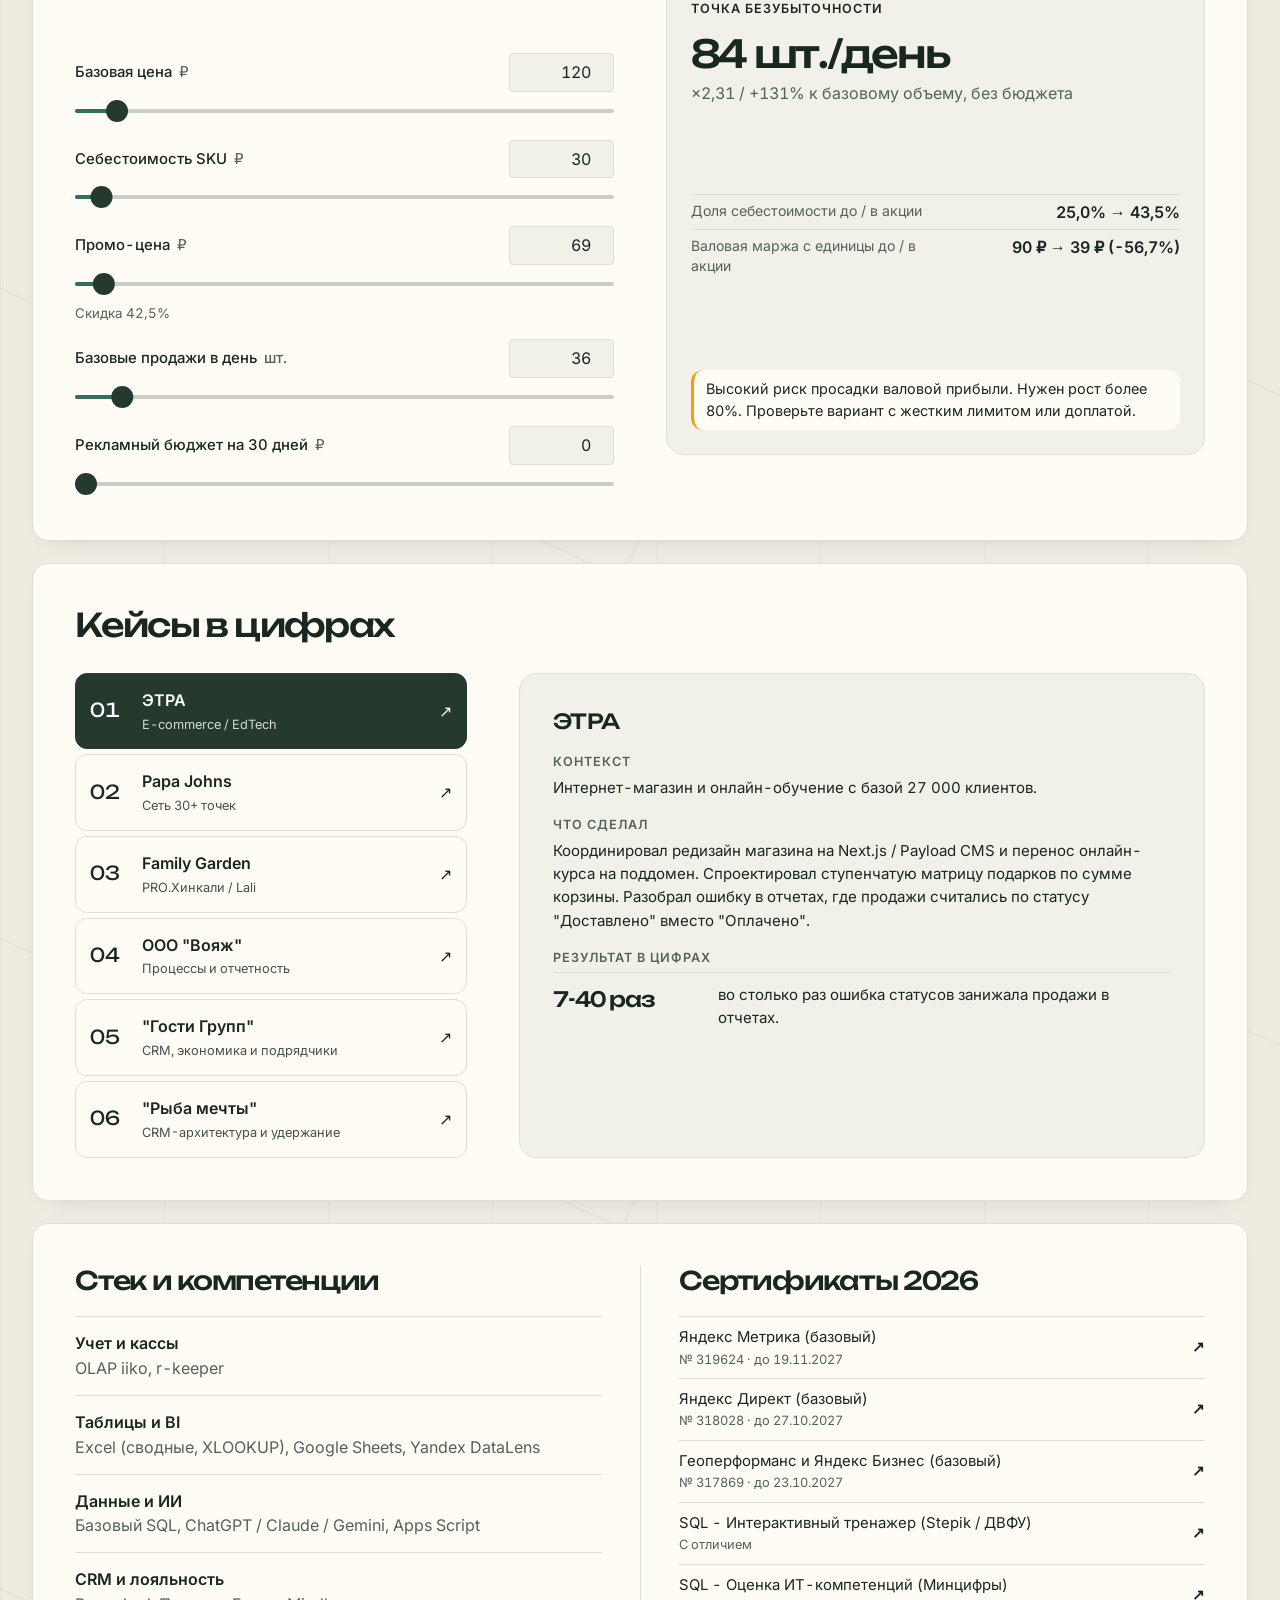
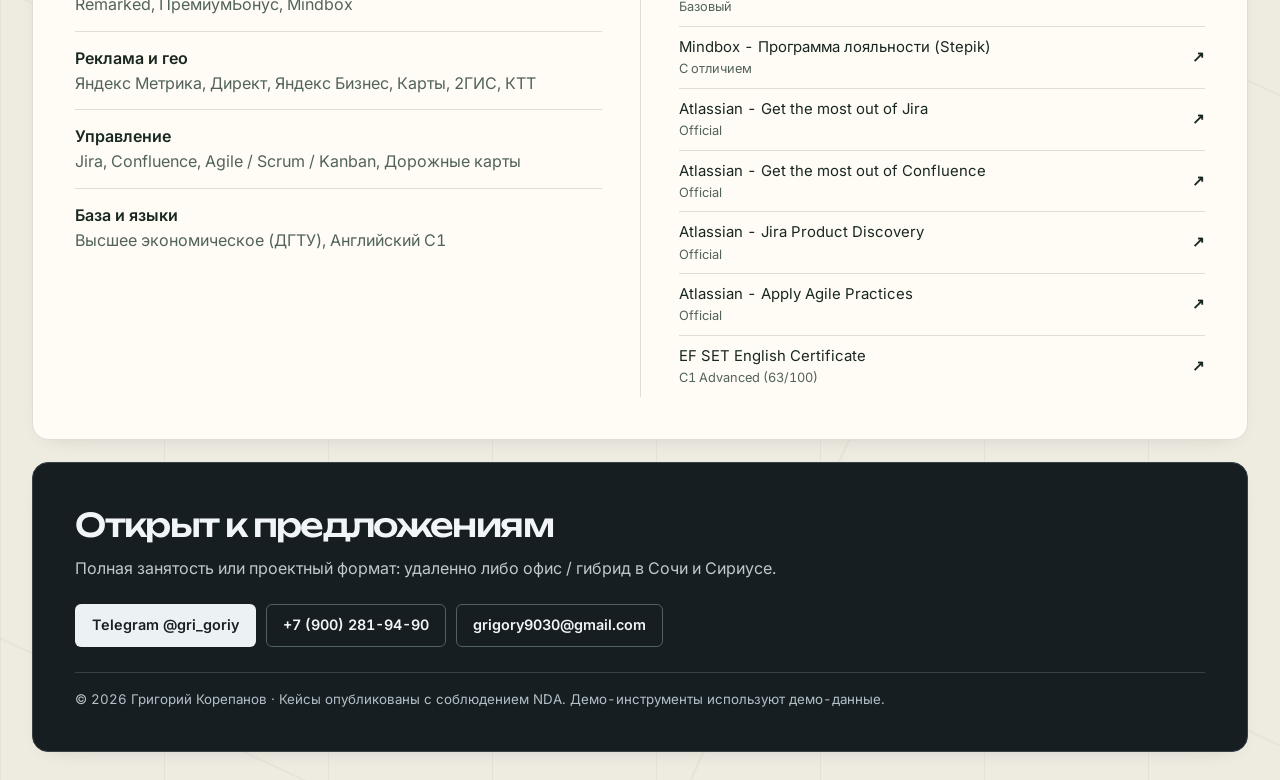
==== commit cdf395c4: "Add contact shortcuts to portfolio header" ====
--- a/index.html
+++ b/index.html
@@ -23,9 +23,9 @@
   <meta name="twitter:description" data-i18n-content="pageDescription" content="Портфолио с двумя дашбордами Yandex DataLens, SQL-аудитом данных, онбордингом B2B, клиентским QBR, калькулятором SKU и пультом запусков.">
   <meta name="twitter:image" content="https://grigory9030.github.io/assets/img/og-preview.png">
   <script src="theme.js?v=2"></script>
-  <link rel="stylesheet" href="styles.css?v=5">
+  <link rel="stylesheet" href="styles.css?v=6">
   <script src="motion.js" defer></script>
-  <script src="i18n.js?v=2" defer></script>
+  <script src="i18n.js?v=3" defer></script>
   <script src="diagrams.js?v=1" defer></script>
   <script src="app.js?v=4" defer></script>
 </head>
@@ -56,7 +56,26 @@
         <button type="button" class="pill-option" lang="en" data-lang="en" aria-pressed="false">EN</button>
       </div>
       <button class="theme-toggle" type="button" aria-label="Темная тема" aria-pressed="false" title="Переключить тему" data-i18n-label="darkTheme" data-i18n-title="themeTitle"><span aria-hidden="true">☀</span><span aria-hidden="true">☾</span></button>
-      <a class="top-telegram" href="https://t.me/gri_goriy" target="_blank" rel="noopener">Telegram</a>
+      <div class="contact-shortcuts" role="group" aria-label="Быстрая связь" data-i18n-label="quickContactLabel">
+        <a class="contact-shortcut" href="https://t.me/gri_goriy" target="_blank" rel="noopener noreferrer"
+          aria-label="Написать в Telegram" title="Написать в Telegram" data-i18n-label="contactTelegram" data-i18n-title="contactTelegram" data-contact-hint="@gri_goriy">
+          <svg width="18" height="18" viewBox="0 0 24 24" fill="none" stroke="currentColor" stroke-width="1.8" stroke-linecap="round" stroke-linejoin="round" aria-hidden="true" focusable="false">
+            <path d="m22 3-7 18-4-8-8-4L22 3Z"/><path d="M11 13 22 3"/>
+          </svg>
+        </a>
+        <a class="contact-shortcut" href="mailto:grigory9030@gmail.com"
+          aria-label="Написать на почту" title="Написать на почту" data-i18n-label="contactEmail" data-i18n-title="contactEmail" data-contact-hint="grigory9030@gmail.com">
+          <svg width="18" height="18" viewBox="0 0 24 24" fill="none" stroke="currentColor" stroke-width="1.8" stroke-linecap="round" stroke-linejoin="round" aria-hidden="true" focusable="false">
+            <rect x="3" y="5" width="18" height="14" rx="2"/><path d="m3 7 9 6 9-6"/>
+          </svg>
+        </a>
+        <a class="contact-shortcut" href="tel:+79002819490"
+          aria-label="Позвонить" title="Позвонить" data-i18n-label="contactPhone" data-i18n-title="contactPhone" data-contact-hint="+7 (900) 281-94-90">
+          <svg width="18" height="18" viewBox="0 0 24 24" fill="none" stroke="currentColor" stroke-width="1.8" stroke-linecap="round" stroke-linejoin="round" aria-hidden="true" focusable="false">
+            <path d="M7 3H4.5A1.5 1.5 0 0 0 3 4.6 17.4 17.4 0 0 0 19.4 21a1.5 1.5 0 0 0 1.6-1.5V17a1.5 1.5 0 0 0-1.2-1.5l-3.2-.7a1.5 1.5 0 0 0-1.5.5l-1.2 1.2a13 13 0 0 1-6.4-6.4l1.2-1.2a1.5 1.5 0 0 0 .5-1.5l-.7-3.2A1.5 1.5 0 0 0 7 3Z"/>
+          </svg>
+        </a>
+      </div>
     </div>
   </header>
   <main class="portfolio-content">
--- a/styles.css
+++ b/styles.css
@@ -72,12 +72,12 @@
 .header-actions,.buttons,.presets { display:flex; align-items:center; flex-wrap:wrap; }
 
 .header-actions { gap:12px; }
-.theme-toggle,.menu-toggle,.top-telegram { display:inline-flex; align-items:center; justify-content:center; border:1px solid #506068; border-radius:6px; color:#f2f5f7; background:transparent; }
+.theme-toggle,.menu-toggle { display:inline-flex; align-items:center; justify-content:center; border:1px solid #506068; border-radius:6px; color:#f2f5f7; background:transparent; }
 .theme-toggle { padding:3px; gap:2px; }
 .theme-toggle span { width:25px; height:25px; display:grid; place-content:center; font:1.08rem/1 Arial,sans-serif; border-radius:3px; }
 .theme-toggle span:first-child,:root[data-theme="dark"] .theme-toggle span:last-child { background:#dbe2e6; color:#222b31; }
 :root[data-theme="dark"] .theme-toggle span:first-child { background:transparent; color:#f2f5f7; }
-.top-telegram,.menu-toggle { font-size:.83rem; padding:7px 12px; font-weight:500; }
+.menu-toggle { font-size:.83rem; padding:7px 12px; font-weight:500; }
 .menu-toggle { display:none; }
 .hero-body { display:grid; grid-template-columns:minmax(0,1.55fr) minmax(0,.9fr); gap:clamp(38px,6.5vw,94px); padding:clamp(30px,3.3vw,49px); align-items:center; position:relative; isolation:isolate; }
 .hero-body::before { content:""; position:absolute; inset:0 0 0 45%; z-index:-1; pointer-events:none; background:repeating-linear-gradient(112deg,transparent 0 61px,rgba(171,193,201,.065) 62px,transparent 63px 119px); }
@@ -89,7 +89,7 @@
 .bright { background:#ecf1f3; color:#182024; }
 .bright:hover { background:#fff; }
 .outline { border-color:#526067; }
-.outline:hover,.top-telegram:hover,.menu-toggle:hover { background:#2a353a; }
+.outline:hover,.menu-toggle:hover { background:#2a353a; }
 .facts { list-style:none; border-top:1px solid var(--line-dark); margin-top:28px; padding:13px 0 0; display:flex; flex-wrap:wrap; gap:3px 0; color:#c7d0d5; font-size:.76rem; }
 .facts li:not(:last-child)::after { content:"·"; margin:0 7px; color:#9ca7ae; }
 .portrait-frame { position:relative; padding:9px; border:1px solid #536167; width:100%; max-width:390px; justify-self:end; background-color:#222a2f; }
@@ -567,6 +567,8 @@
 .portfolio-content > section, .portfolio-content > footer { scroll-margin-top:70px; }
 .portfolio h2 { text-transform:none; }
 .site-header {
+  --header-control-size:36px;
+  --header-control-gap:7px;
   position:sticky;
   top:10px;
   z-index:8;
@@ -579,16 +581,18 @@
   backdrop-filter:blur(16px);
 }
 .site-header .monogram { margin-right:0; font-size:1.48rem; flex:none; }
-.site-header .header-actions { flex-wrap:nowrap; gap:7px; }
-.site-header :is(.theme-toggle,.menu-toggle,.top-telegram) {
-  min-height:36px;
-  border-color:var(--line);
+.site-header .header-actions { flex-wrap:nowrap; gap:var(--header-control-gap); }
+.site-header :is(.theme-toggle,.menu-toggle,.contact-shortcut) {
+  flex:none;
+  width:var(--header-control-size);
+  height:var(--header-control-size);
+  padding:0;
+  border:1px solid var(--line);
   border-radius:9px;
+  background:transparent;
   color:var(--ink);
-  white-space:nowrap;
-}
-.site-header :is(.theme-toggle,.menu-toggle,.top-telegram):hover { background:var(--inset); }
-.site-header .theme-toggle,.site-header .menu-toggle { width:36px; padding:0; }
+}
+.site-header :is(.theme-toggle,.menu-toggle):hover { background:var(--inset); }
 .site-header .theme-toggle span {
   background:transparent;
   color:inherit;
@@ -596,7 +600,46 @@
 }
 :root:not([data-theme="dark"]) .site-header .theme-toggle span:first-child,
 :root[data-theme="dark"] .site-header .theme-toggle span:last-child { display:none; }
-.site-header .top-telegram { padding:5px 10px; font-weight:600; }
+.contact-shortcuts { display:flex; gap:var(--header-control-gap); }
+.contact-shortcut {
+  position:relative;
+  display:inline-grid;
+  place-items:center;
+  transition:color .18s ease,border-color .18s ease,background-color .18s ease;
+}
+.site-header .contact-shortcut:is(:hover,:focus-visible) {
+  color:var(--accent);
+  border-color:var(--accent);
+  background:color-mix(in srgb,var(--accent) 10%,var(--surface));
+}
+@media (hover:hover) and (pointer:fine) {
+  .contact-shortcut::after {
+    content:attr(data-contact-hint);
+    position:absolute;
+    top:calc(100% + 7px);
+    right:0;
+    z-index:2;
+    padding:4px 8px;
+    border:1px solid var(--line);
+    border-radius:7px;
+    background:var(--surface);
+    color:var(--ink);
+    box-shadow:0 4px 14px rgb(12 22 28 / .16);
+    font-size:.75rem;
+    font-weight:500;
+    white-space:nowrap;
+    pointer-events:none;
+    opacity:0;
+    visibility:hidden;
+    transform:translateY(-3px);
+    transition:opacity .16s ease,transform .16s ease,visibility .16s;
+  }
+  .contact-shortcut:is(:hover,:focus-visible)::after {
+    opacity:1;
+    visibility:visible;
+    transform:none;
+  }
+}
 
 .pill-group {
   position:relative;
@@ -912,13 +955,16 @@
   .qbr-measures div { grid-template-columns:minmax(0,1fr) minmax(0,1.5fr); }
   .code-head { padding-inline:10px; }
   .sql-pre { padding:11px 10px; font-size:.78rem; }
-  .site-header .header-actions { gap:5px; }
+  .site-header { --header-control-gap:5px; }
 }
 @media (max-width:365px) {
+  .site-header { --header-control-size:30px; --header-control-gap:3px; gap:5px; padding-inline:8px; }
+  .site-header .monogram { font-size:1.25rem; }
+  .site-header .language-switch .pill-option { min-height:24px; padding-inline:4px; }
   .portfolio .hero-body { padding-inline:16px; }
 }
 @media (prefers-reduced-motion:reduce) {
-  a.bento-card,.artifact-link,.bi-action { transition:none; }
+  a.bento-card,.artifact-link,.bi-action,.contact-shortcut,.contact-shortcut::after { transition:none; }
   #lightbox[open],#lightbox::backdrop { animation:none; }
 }
 
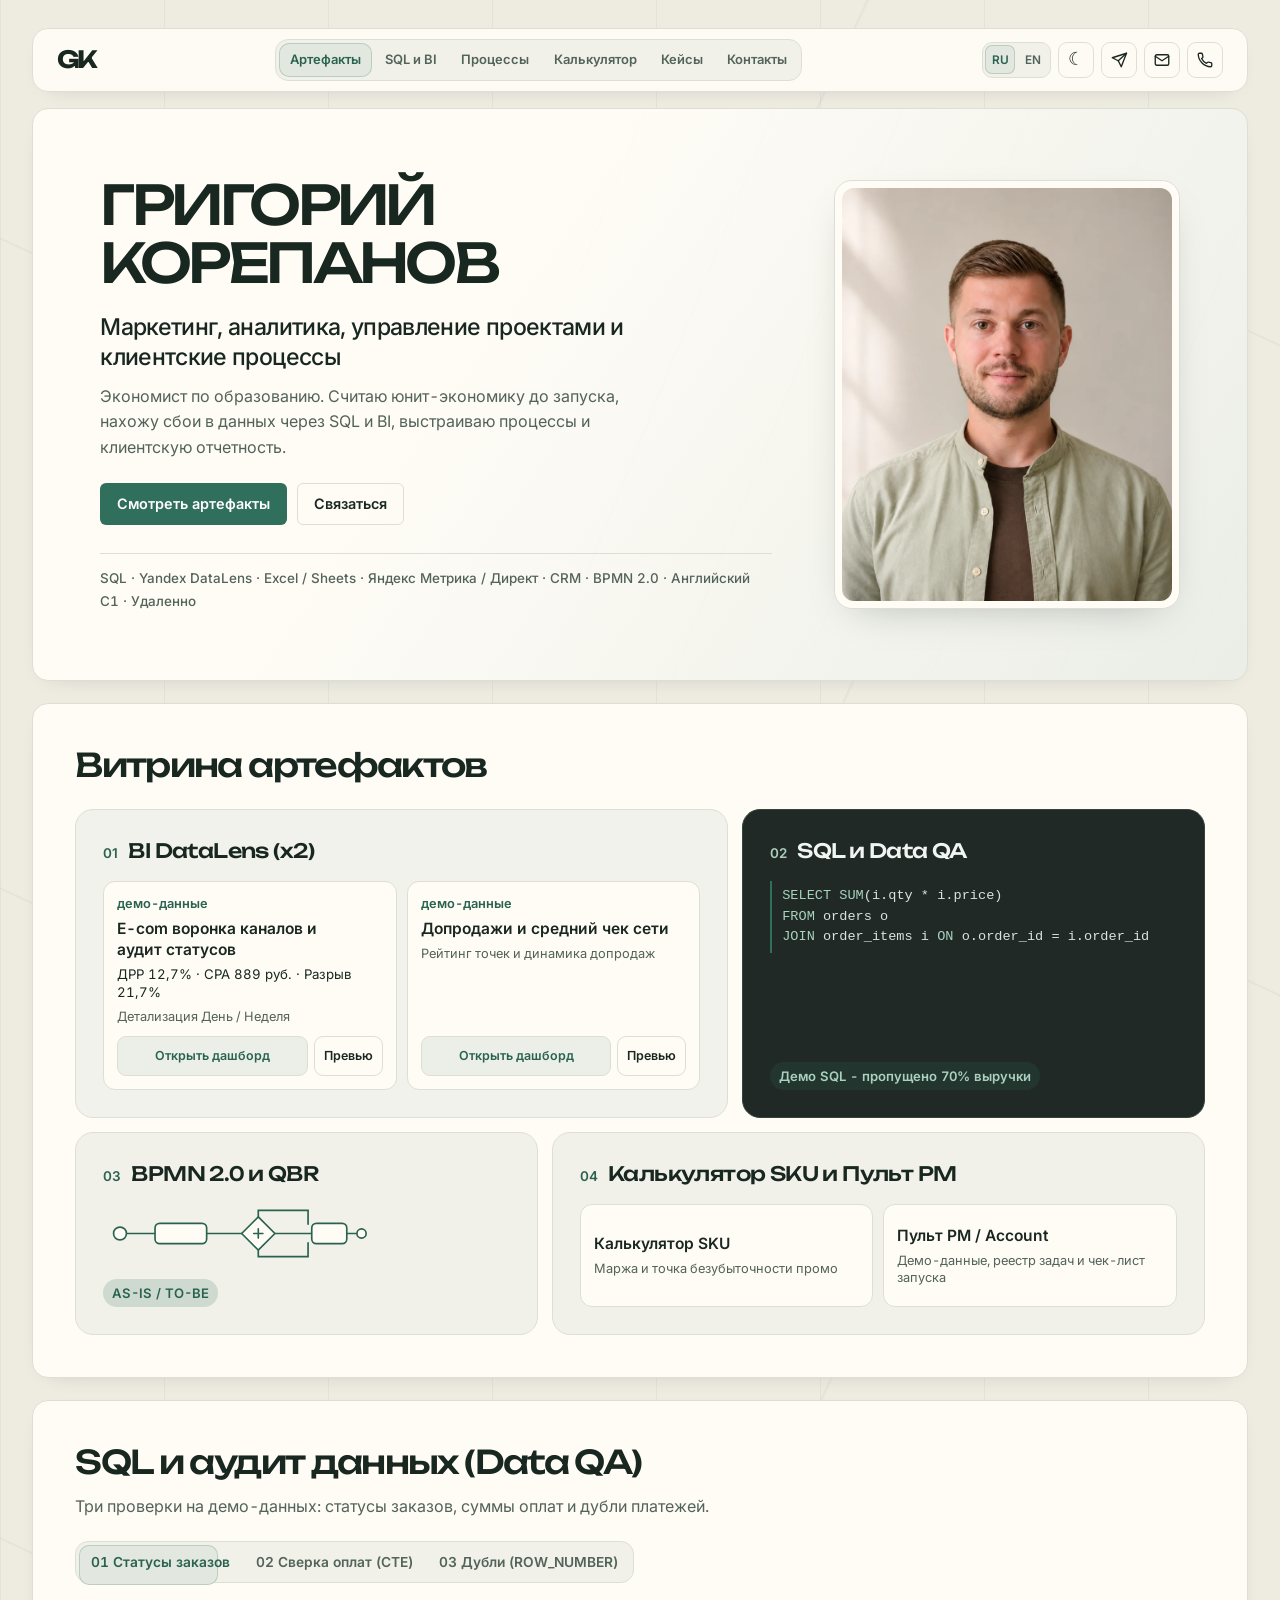
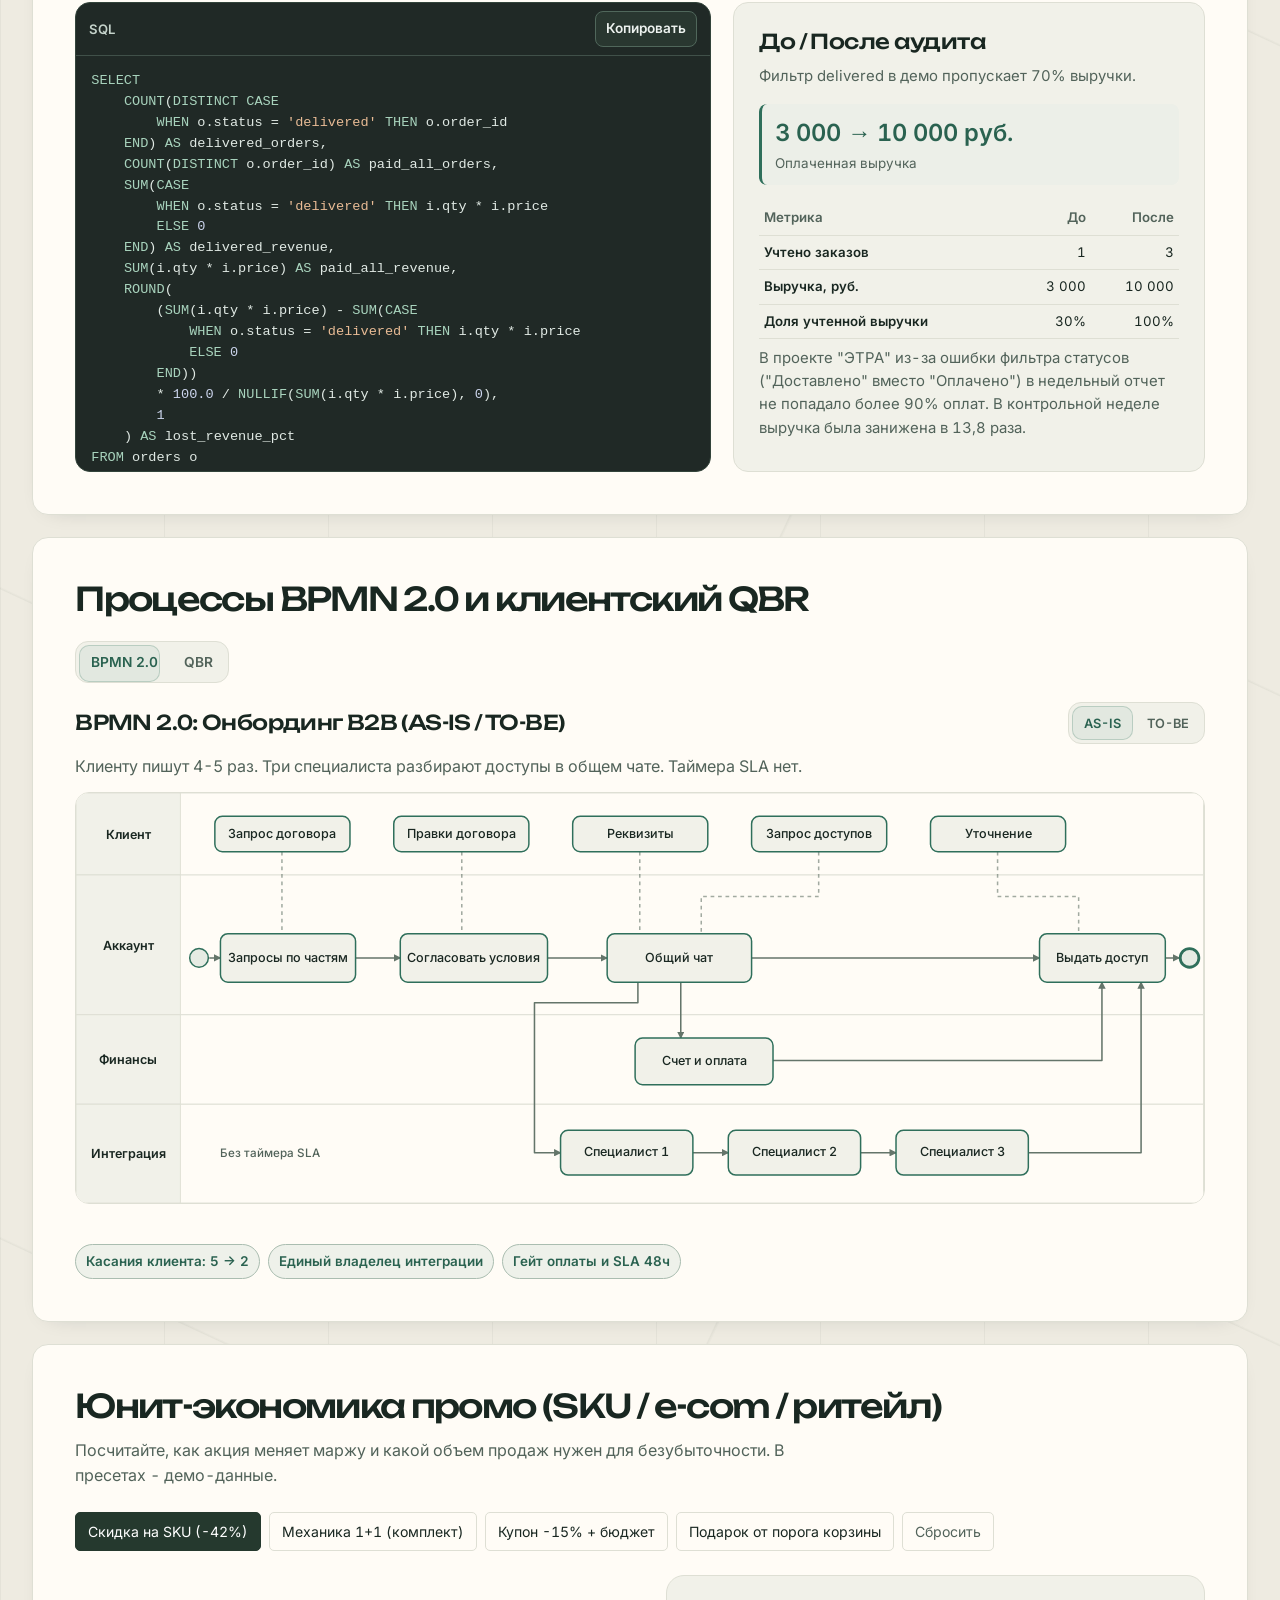
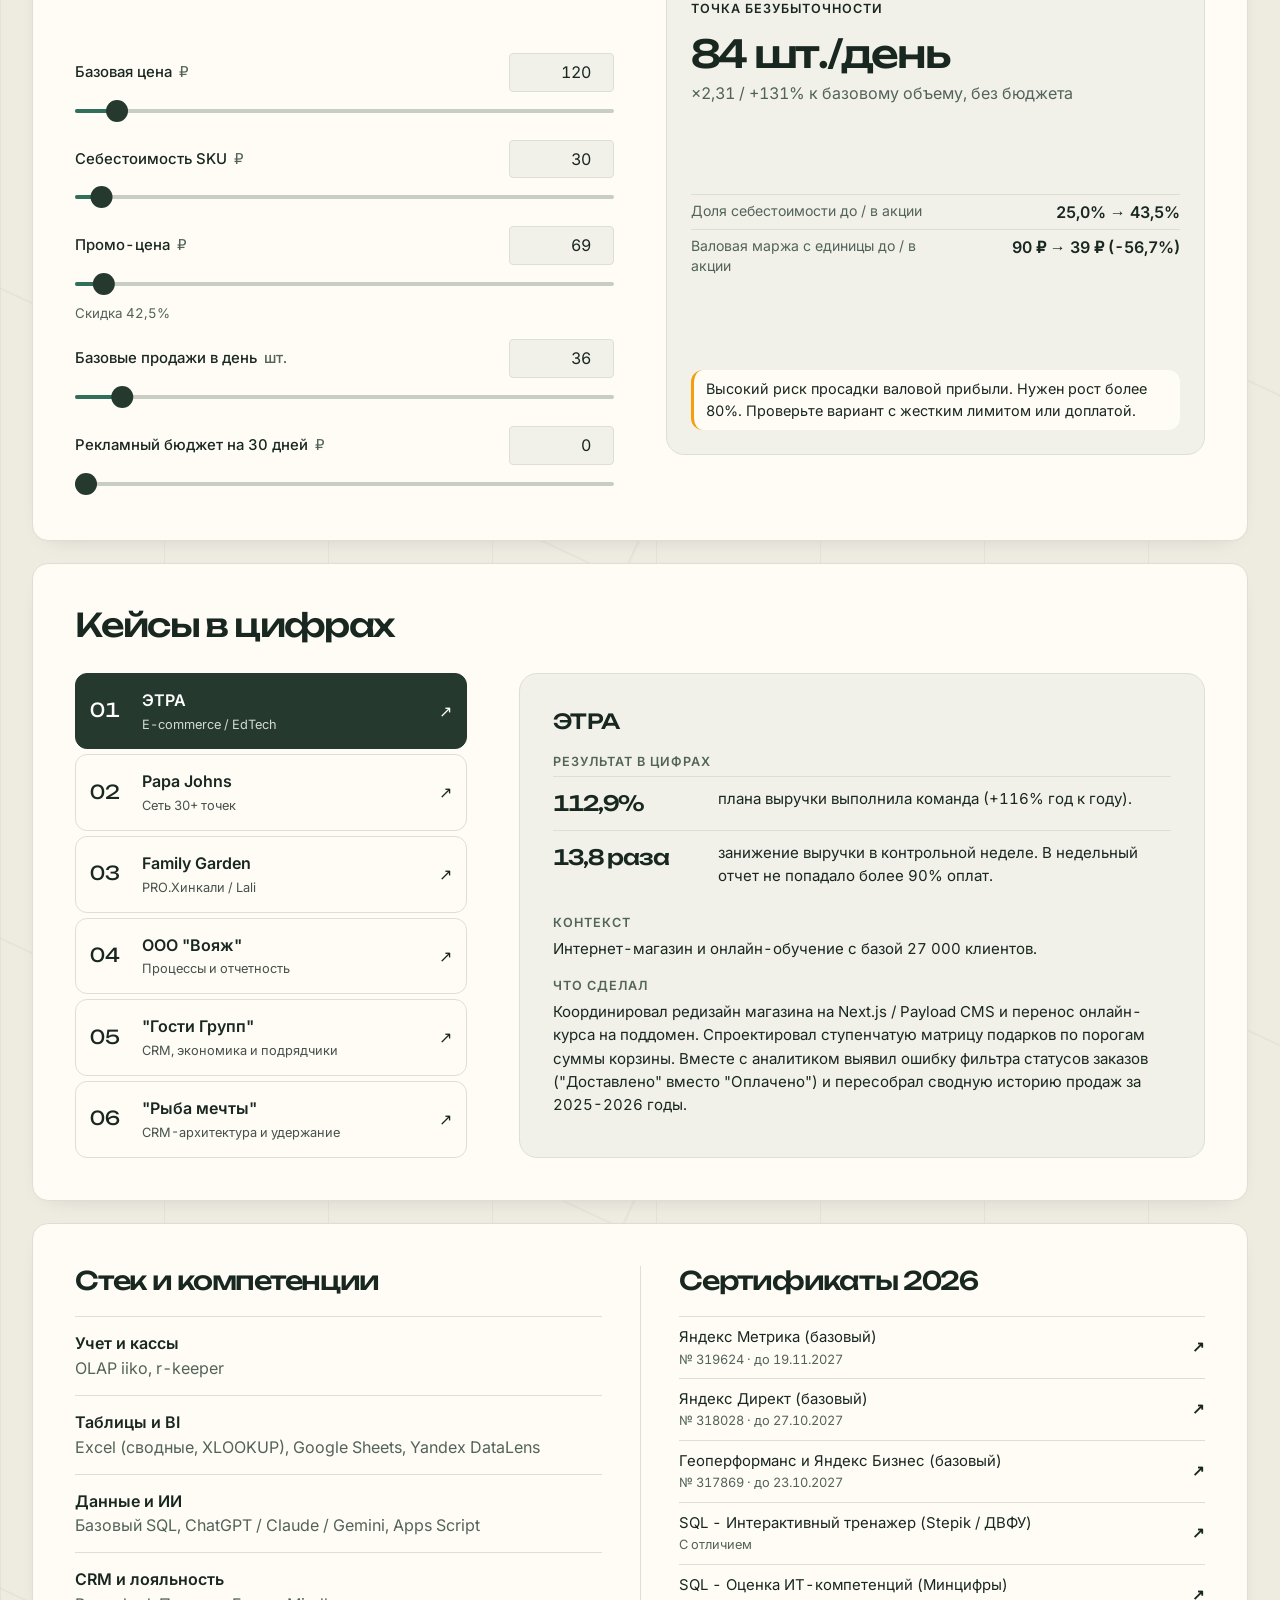
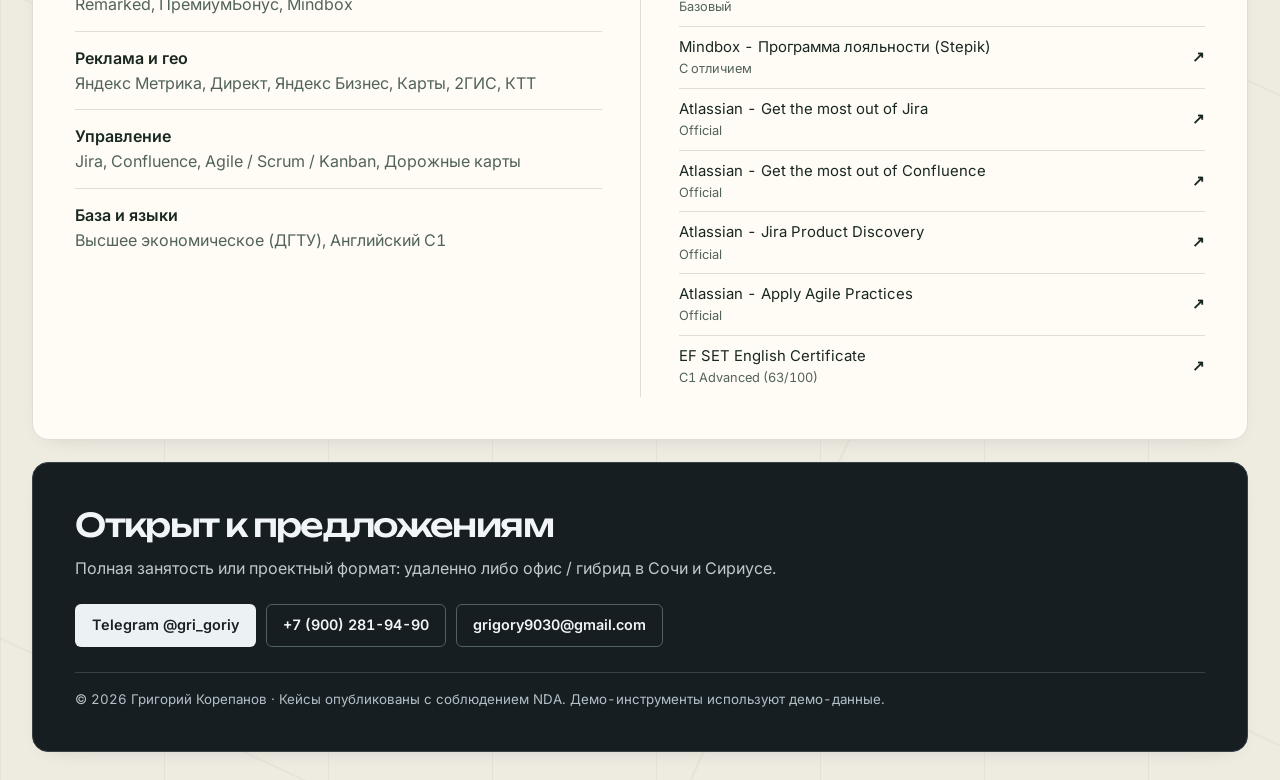
==== commit c15583da: "Clarify ETRA audit figures in Russian and English" ====
--- a/index.html
+++ b/index.html
@@ -25,7 +25,7 @@
   <script src="theme.js?v=2"></script>
   <link rel="stylesheet" href="styles.css?v=6">
   <script src="motion.js" defer></script>
-  <script src="i18n.js?v=3" defer></script>
+  <script src="i18n.js?v=4" defer></script>
   <script src="diagrams.js?v=1" defer></script>
   <script src="app.js?v=4" defer></script>
 </head>
@@ -130,7 +130,7 @@
           <pre class="mini-sql" aria-hidden="true"><code data-sql>SELECT SUM(i.qty * i.price)
 FROM orders o
 JOIN order_items i ON o.order_id = i.order_id</code></pre>
-          <span class="bento-badge" data-i18n="bentoGap">Разрыв -21,7% найден</span>
+          <span class="bento-badge" data-i18n="bentoGap">Демо SQL - пропущено 70% выручки</span>
         </a>
         <a class="bento-card bento-processes" href="#processes">
           <h3><span class="bento-index">03</span> <span data-i18n="bentoProcesses">BPMN 2.0 и QBR</span></h3>
@@ -190,7 +190,7 @@
           </div>
           <article class="audit-result">
             <h3 data-i18n="beforeAfter">До / После аудита</h3>
-            <p data-i18n="statusDesc">Старый отчет учитывал только статус delivered. На контрольной выборке он скрывал 70% оплаченной выручки.</p>
+            <p data-i18n="statusDesc">Фильтр delivered в демо пропускает 70% выручки.</p>
             <div class="audit-highlight"><strong data-i18n="statusHighlight">3 000 → 10 000 руб.</strong><span data-i18n="paidRevenue">Оплаченная выручка</span></div>
             <div class="audit-table-wrap"><table>
               <thead><tr><th scope="col" data-i18n="metric">Метрика</th><th scope="col" data-i18n="before">До</th><th scope="col" data-i18n="after">После</th></tr></thead>
@@ -200,6 +200,7 @@
                 <tr><th scope="row" data-i18n="coverage">Доля учтенной выручки</th><td>30%</td><td>100%</td></tr>
               </tbody>
             </table></div>
+            <p data-i18n="statusCase">В проекте "ЭТРА" из-за ошибки фильтра статусов ("Доставлено" вместо "Оплачено") в недельный отчет не попадало более 90% оплат. В контрольной неделе выручка была занижена в 13,8 раза.</p>
           </article>
         </div>
         <div class="audit-panel" id="sql-payments" role="tabpanel" aria-labelledby="sql-tab-payments" hidden>
@@ -447,14 +448,15 @@
       <div class="case-records">
         <article id="case-0" class="case-record" role="tabpanel" aria-labelledby="tab-0" tabindex="0">
           <h3 data-i18n="caseEtra">ЭТРА</h3>
+          <h4 data-i18n="caseResult">Результат в цифрах</h4>
+          <dl class="case-metrics">
+            <div><dt data-i18n="etraRevenueMetric">112,9%</dt><dd data-i18n="etraRevenue">плана выручки выполнила команда (+116% год к году).</dd></div>
+            <div><dt data-i18n="metricGap">13,8 раза</dt><dd data-i18n="etraGap">занижение выручки в контрольной неделе. В недельный отчет не попадало более 90% оплат.</dd></div>
+          </dl>
           <h4 data-i18n="caseContext">Контекст</h4>
           <p data-i18n="etraContext">Интернет-магазин и онлайн-обучение с базой 27 000 клиентов.</p>
           <h4 data-i18n="caseWork">Что сделал</h4>
-          <p data-i18n="etraWork">Координировал редизайн магазина на Next.js / Payload CMS и перенос онлайн-курса на поддомен. Спроектировал ступенчатую матрицу подарков по сумме корзины. Разобрал ошибку в отчетах, где продажи считались по статусу "Доставлено" вместо "Оплачено".</p>
-          <h4 data-i18n="caseResult">Результат в цифрах</h4>
-          <dl class="case-metrics">
-            <div><dt data-i18n="metricGap">7-40 раз</dt><dd data-i18n="etraGap">во столько раз ошибка статусов занижала продажи в отчетах.</dd></div>
-          </dl>
+          <p data-i18n="etraWork">Координировал редизайн магазина на Next.js / Payload CMS и перенос онлайн-курса на поддомен. Спроектировал ступенчатую матрицу подарков по порогам суммы корзины. Вместе с аналитиком выявил ошибку фильтра статусов заказов ("Доставлено" вместо "Оплачено") и пересобрал сводную историю продаж за 2025-2026 годы.</p>
         </article>
         <article id="case-1" class="case-record" role="tabpanel" aria-labelledby="tab-1" tabindex="0" hidden>
           <h3 data-i18n="casePapa">Papa Johns</h3>
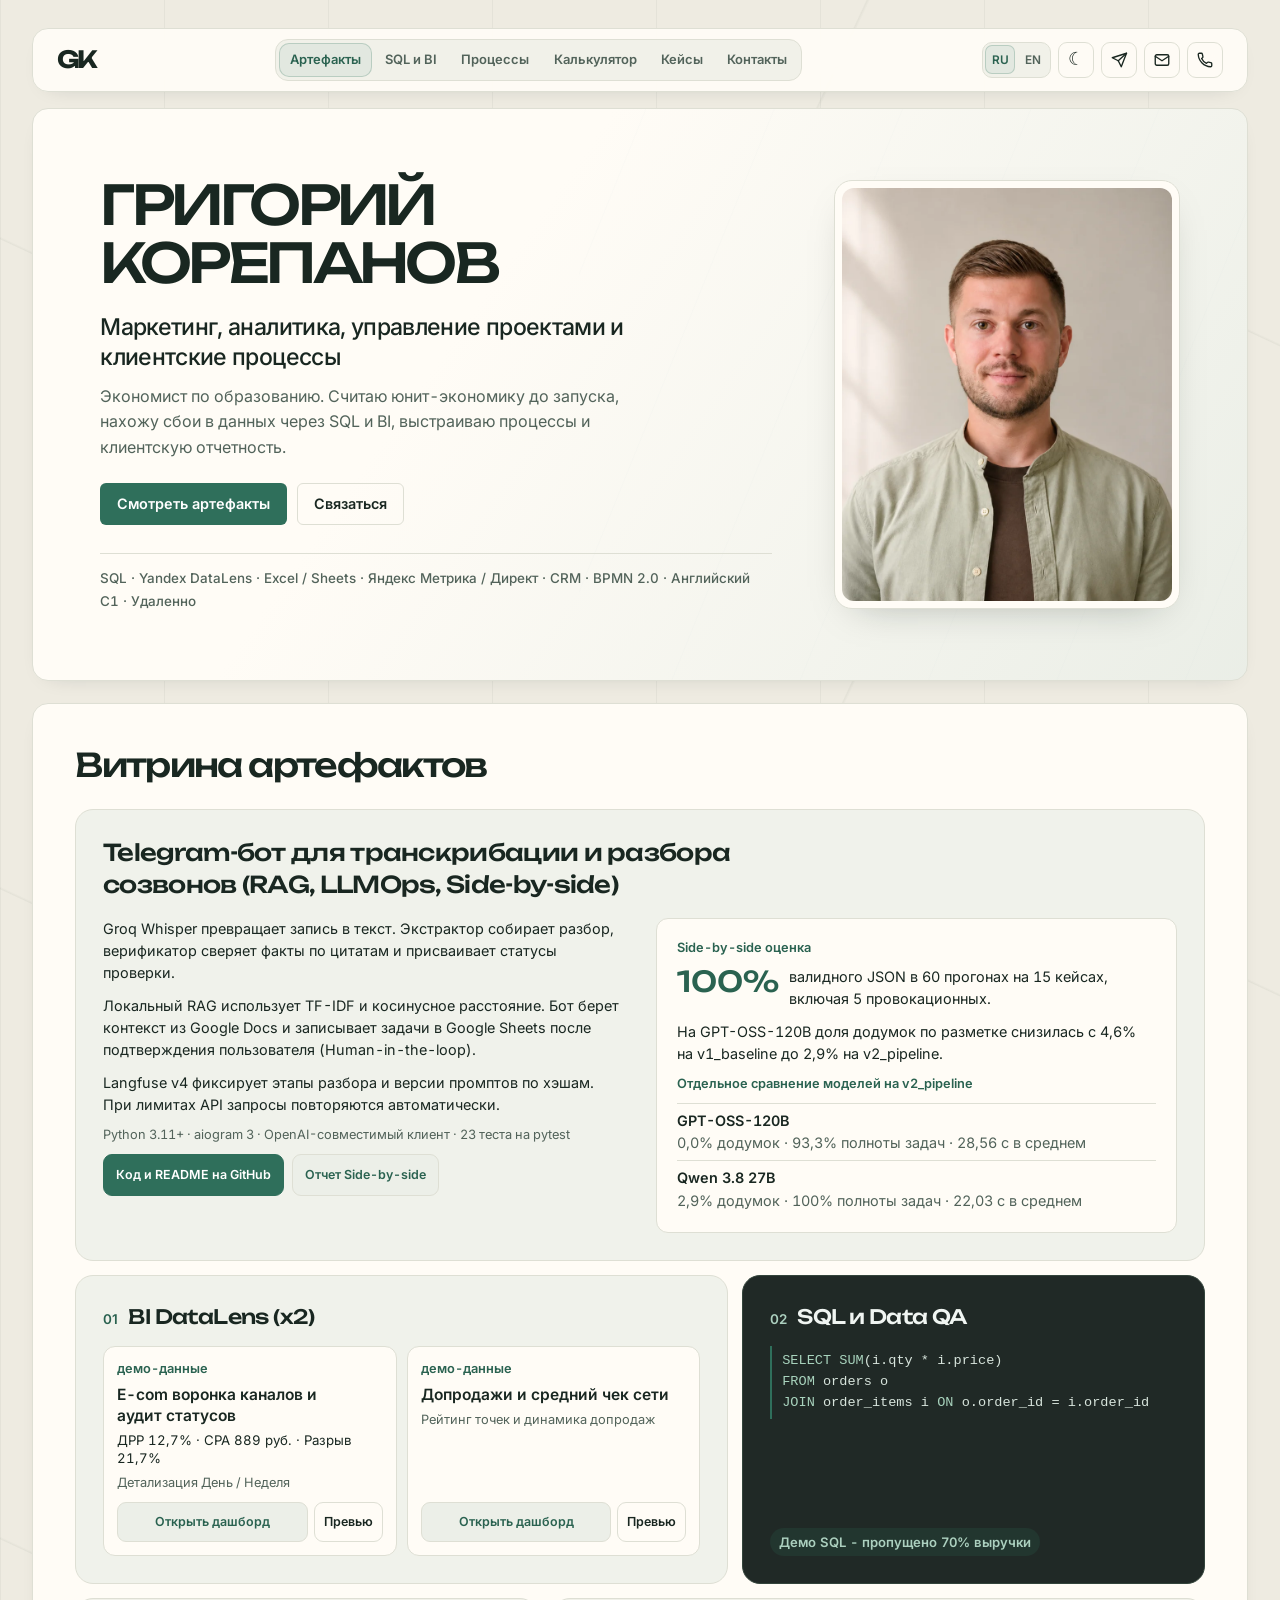
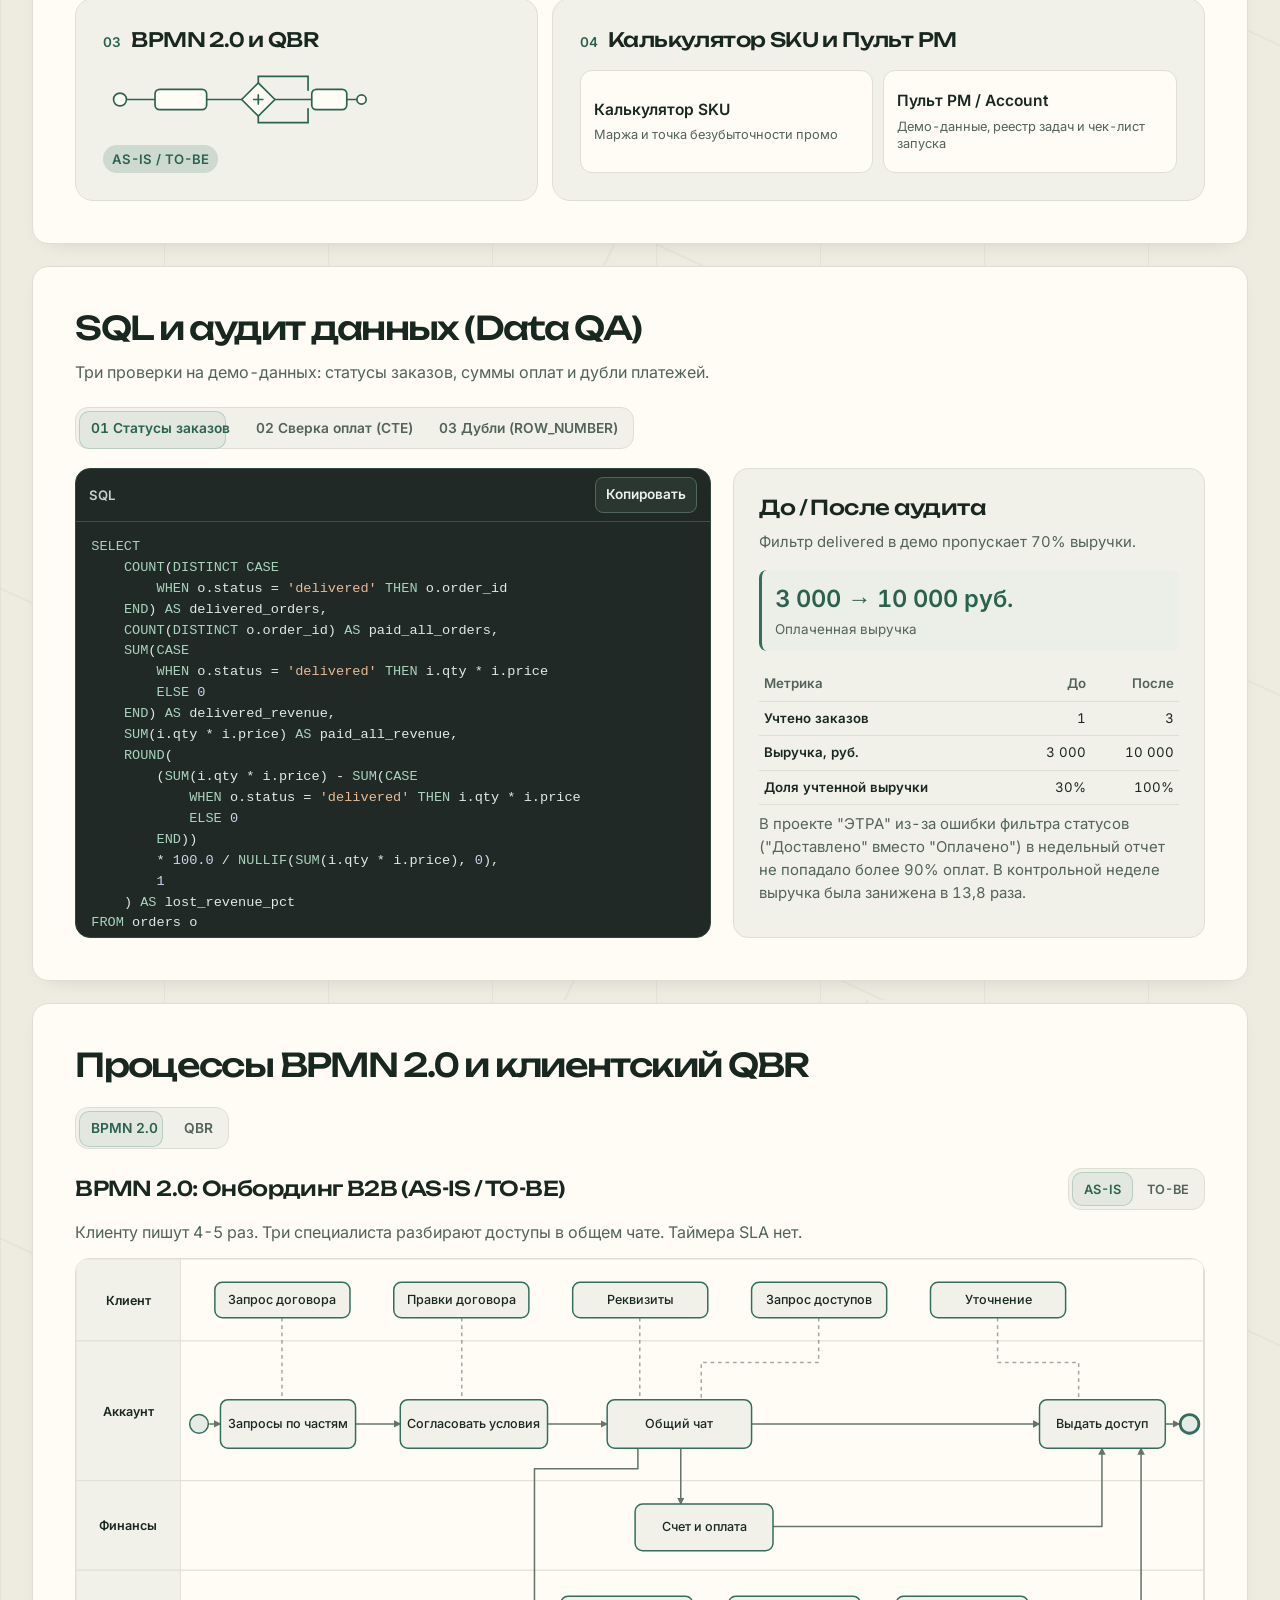
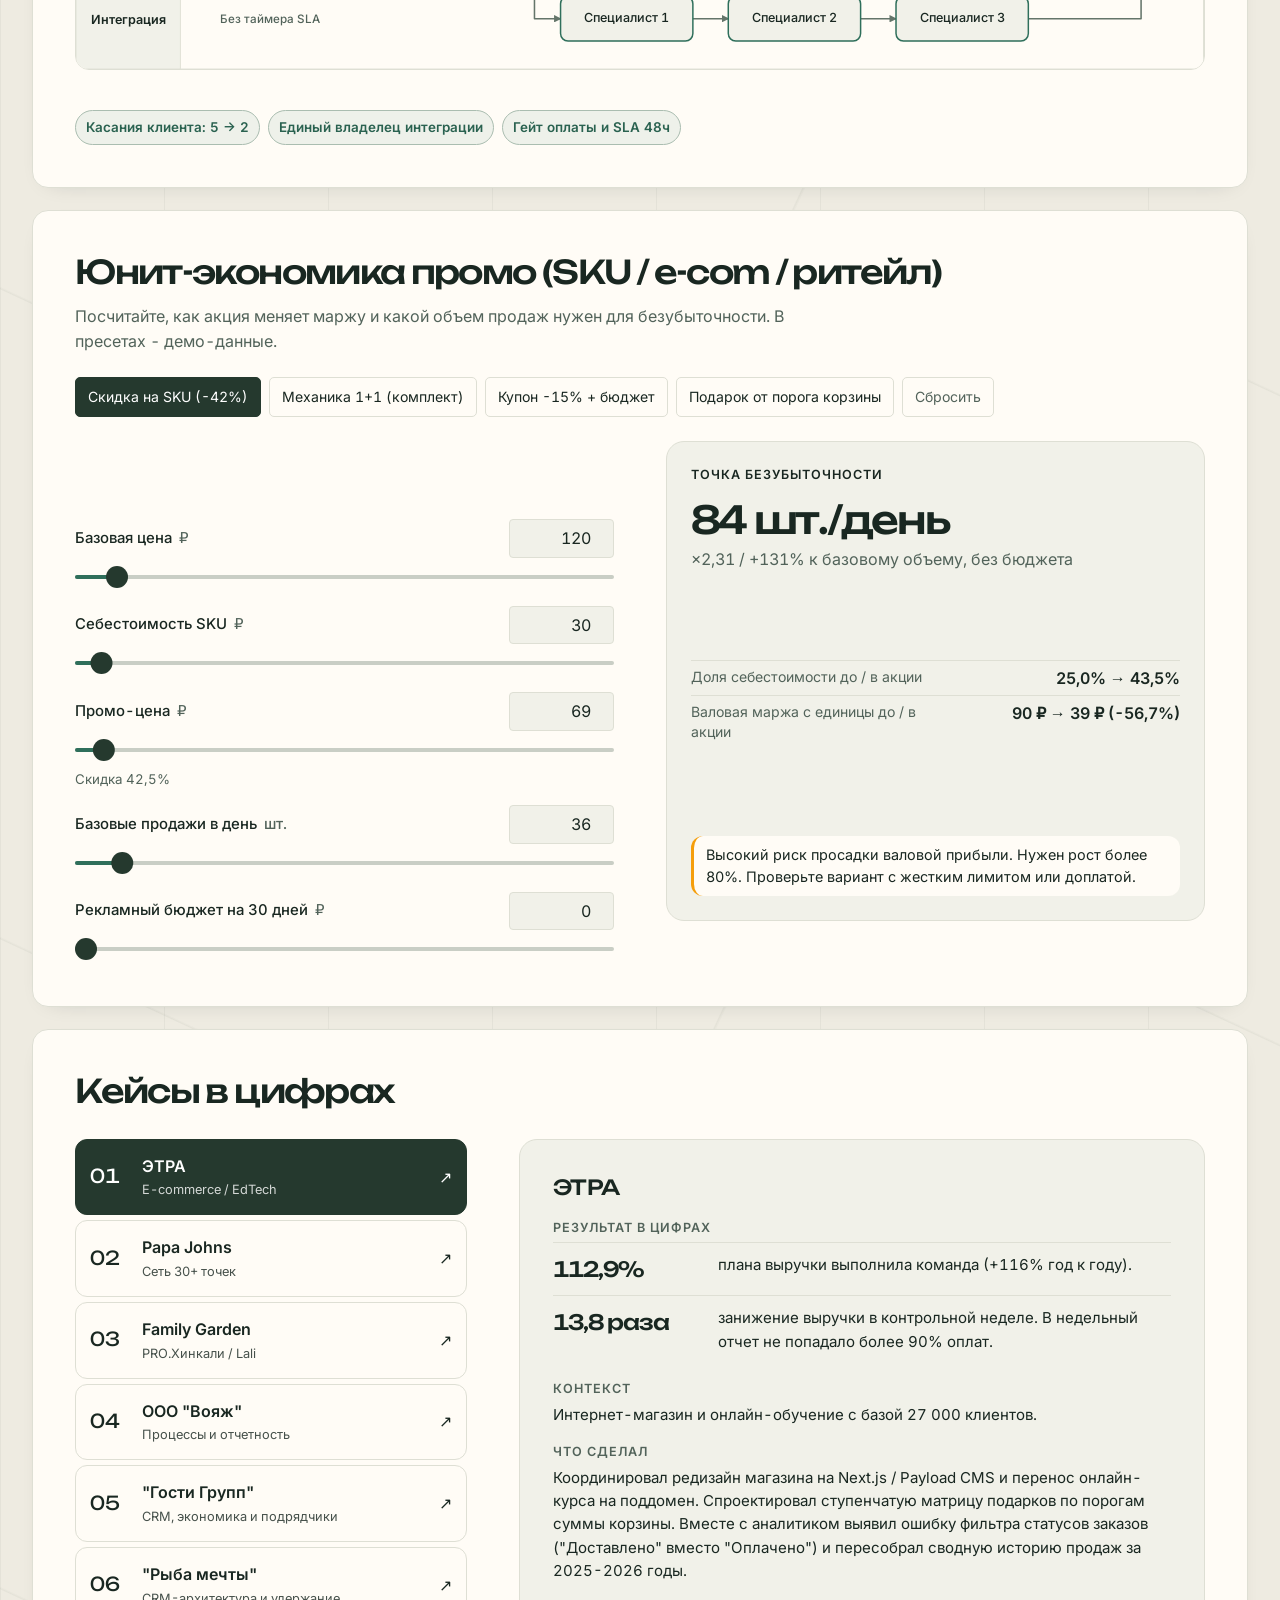
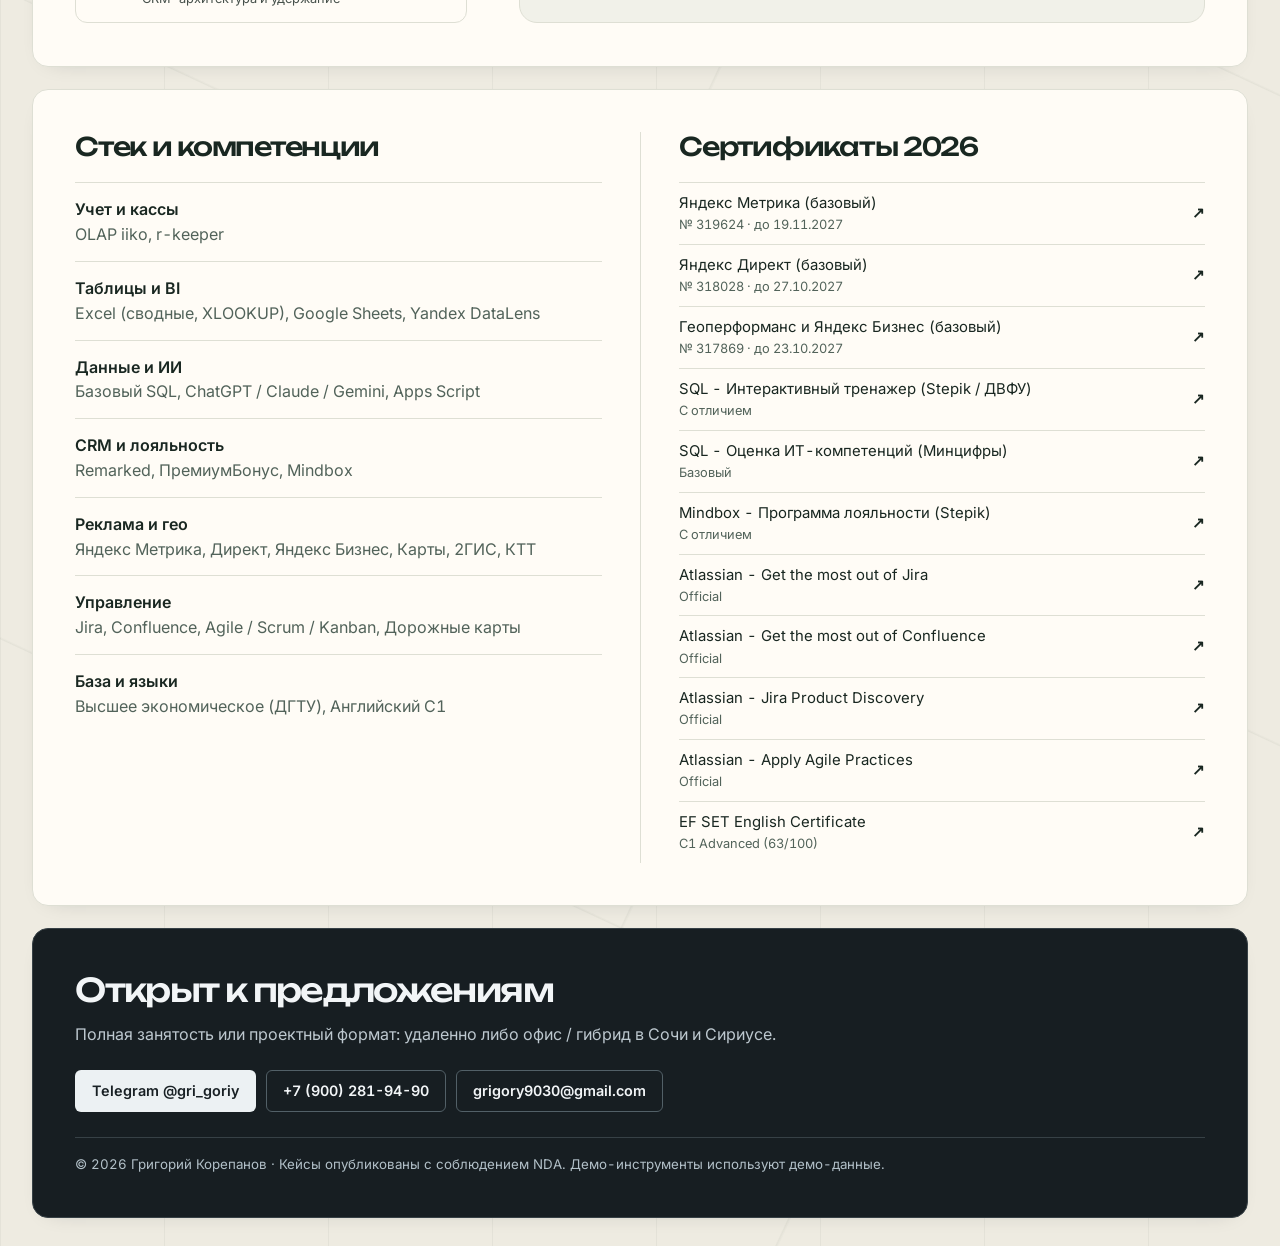
==== commit 59d3987d: "Feature the meeting assistant project" ====
--- a/index.html
+++ b/index.html
@@ -23,9 +23,9 @@
   <meta name="twitter:description" data-i18n-content="pageDescription" content="Портфолио с двумя дашбордами Yandex DataLens, SQL-аудитом данных, онбордингом B2B, клиентским QBR, калькулятором SKU и пультом запусков.">
   <meta name="twitter:image" content="https://grigory9030.github.io/assets/img/og-preview.png">
   <script src="theme.js?v=2"></script>
-  <link rel="stylesheet" href="styles.css?v=6">
+  <link rel="stylesheet" href="styles.css?v=7">
   <script src="motion.js" defer></script>
-  <script src="i18n.js?v=4" defer></script>
+  <script src="i18n.js?v=5" defer></script>
   <script src="diagrams.js?v=1" defer></script>
   <script src="app.js?v=4" defer></script>
 </head>
@@ -101,6 +101,31 @@
     <section class="panel pad" id="tools" aria-labelledby="tools-title">
       <h2 id="tools-title" data-i18n="artifactsTitle">Витрина артефактов</h2>
       <div class="bento-grid">
+        <article class="bento-card meeting-card" id="meeting-assistant" aria-labelledby="meeting-assistant-title">
+          <h3 id="meeting-assistant-title" data-i18n="meetingTitle">Telegram-бот для транскрибации и разбора созвонов (RAG, LLMOps, Side-by-side)</h3>
+          <div class="meeting-grid">
+            <div class="meeting-overview">
+              <p data-i18n="meetingWorkflow">Groq Whisper превращает запись в текст. Экстрактор собирает разбор, верификатор сверяет факты по цитатам и присваивает статусы проверки.</p>
+              <p data-i18n="meetingRag">Локальный RAG использует TF-IDF и косинусное расстояние. Бот берет контекст из Google Docs и записывает задачи в Google Sheets после подтверждения пользователя (Human-in-the-loop).</p>
+              <p data-i18n="meetingOps">Langfuse v4 фиксирует этапы разбора и версии промптов по хэшам. При лимитах API запросы повторяются автоматически.</p>
+              <p class="artifact-detail" data-i18n="meetingStack">Python 3.11+ · aiogram 3 · OpenAI-совместимый клиент · 23 теста на pytest</p>
+              <div class="meeting-actions">
+                <a class="bi-action" href="https://github.com/Grigory9030/meeting-assistant-bot" target="_blank" rel="noopener" data-i18n="meetingCode">Код и README на GitHub</a>
+                <a class="bi-action" href="https://github.com/Grigory9030/meeting-assistant-bot/blob/main/eval/results.md" target="_blank" rel="noopener" data-i18n="meetingReport">Отчет Side-by-side</a>
+              </div>
+            </div>
+            <section class="meeting-results" aria-labelledby="meeting-eval-title">
+              <h4 class="artifact-kind" id="meeting-eval-title" data-i18n="meetingEvalTitle">Side-by-side оценка</h4>
+              <p class="meeting-stat"><strong>100%</strong> <span data-i18n="meetingRuns">валидного JSON в 60 прогонах на 15 кейсах, включая 5 провокационных.</span></p>
+              <p data-i18n="meetingPrompts">На GPT-OSS-120B доля додумок по разметке снизилась с 4,6% на v1_baseline до 2,9% на v2_pipeline.</p>
+              <p class="artifact-kind" data-i18n="meetingModels">Отдельное сравнение моделей на v2_pipeline</p>
+              <dl class="meeting-models">
+                <div><dt>GPT-OSS-120B</dt><dd data-i18n="meetingGptScore">0,0% додумок · 93,3% полноты задач · 28,56 с в среднем</dd></div>
+                <div><dt>Qwen 3.8 27B</dt><dd data-i18n="meetingQwenScore">2,9% додумок · 100% полноты задач · 22,03 с в среднем</dd></div>
+              </dl>
+            </section>
+          </div>
+        </article>
         <article class="bento-card bento-bi">
           <h3><span class="bento-index">01</span> BI DataLens (x2)</h3>
           <div class="bi-cards">
--- a/styles.css
+++ b/styles.css
@@ -743,6 +743,36 @@
   border-radius:18px;
 }
 .bento-card h3 { font-size:clamp(.98rem,1.55vw,1.25rem); line-height:1.4; letter-spacing:-.03em; }
+
+.meeting-card {
+  grid-column:1 / -1;
+  scroll-margin-top:110px;
+  background:color-mix(in srgb,var(--accent) 7%,var(--surface));
+}
+.meeting-card h3 { font-size:clamp(1.05rem,2vw,1.45rem); text-wrap:balance; }
+.meeting-grid {
+  display:grid;
+  grid-template-columns:minmax(0,1fr) minmax(0,1fr);
+  align-items:start;
+  gap:clamp(16px,3vw,32px);
+}
+.meeting-overview,.meeting-results { display:grid; gap:10px; min-width:0; font-size:.9rem; }
+.meeting-results {
+  padding:clamp(13px,1.8vw,20px);
+  border:1px solid var(--line);
+  border-radius:12px;
+  background:var(--surface);
+}
+.meeting-stat { display:flex; align-items:flex-start; gap:10px; }
+.meeting-stat strong { font:500 clamp(1.25rem,2.4vw,1.8rem)/1.1 var(--title); color:var(--accent-text); }
+.meeting-models { display:grid; gap:6px; }
+.meeting-models > div { border-top:1px solid var(--line); padding-top:6px; }
+.meeting-models dt { font-weight:600; }
+.meeting-models dd { color:var(--muted); }
+.meeting-actions { display:flex; flex-wrap:wrap; gap:8px; }
+.meeting-actions .bi-action { min-height:42px; padding-inline:12px; }
+.meeting-actions .bi-action:first-child { background:var(--accent); border-color:var(--accent); color:var(--on-accent); }
+.meeting-actions .bi-action:first-child:hover { background:color-mix(in srgb,var(--accent) 87%,var(--ink)); }
 .bento-index {
   display:inline-block;
   margin-right:.4em;
@@ -927,6 +957,7 @@
   .portfolio-content > section, .portfolio-content > footer { scroll-margin-top:110px; }
 }
 @media (max-width:820px) {
+  .meeting-grid { grid-template-columns:minmax(0,1fr); }
   .bi-cards,.tool-shortcuts { grid-template-columns:1fr; }
   .audit-panel { grid-template-columns:minmax(0,1fr); }
   .code-card { height:clamp(300px,50vh,395px); }
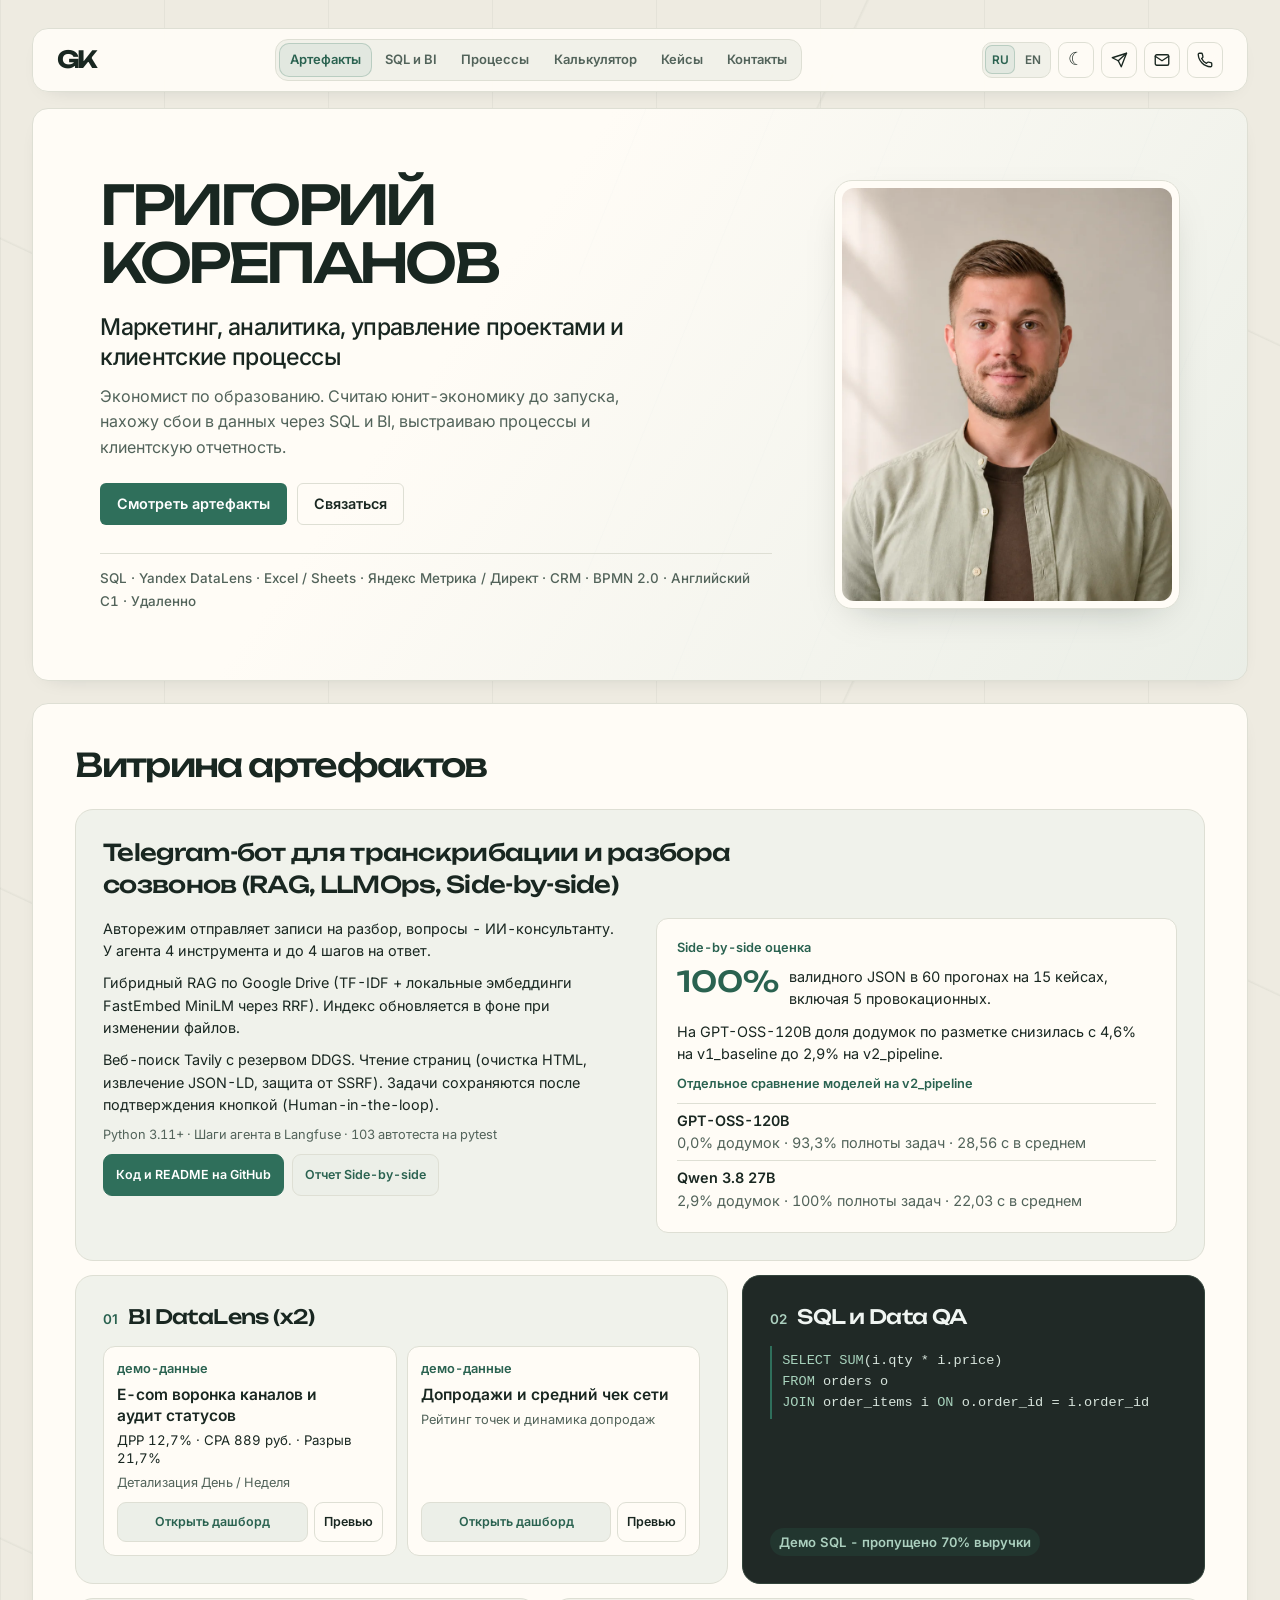
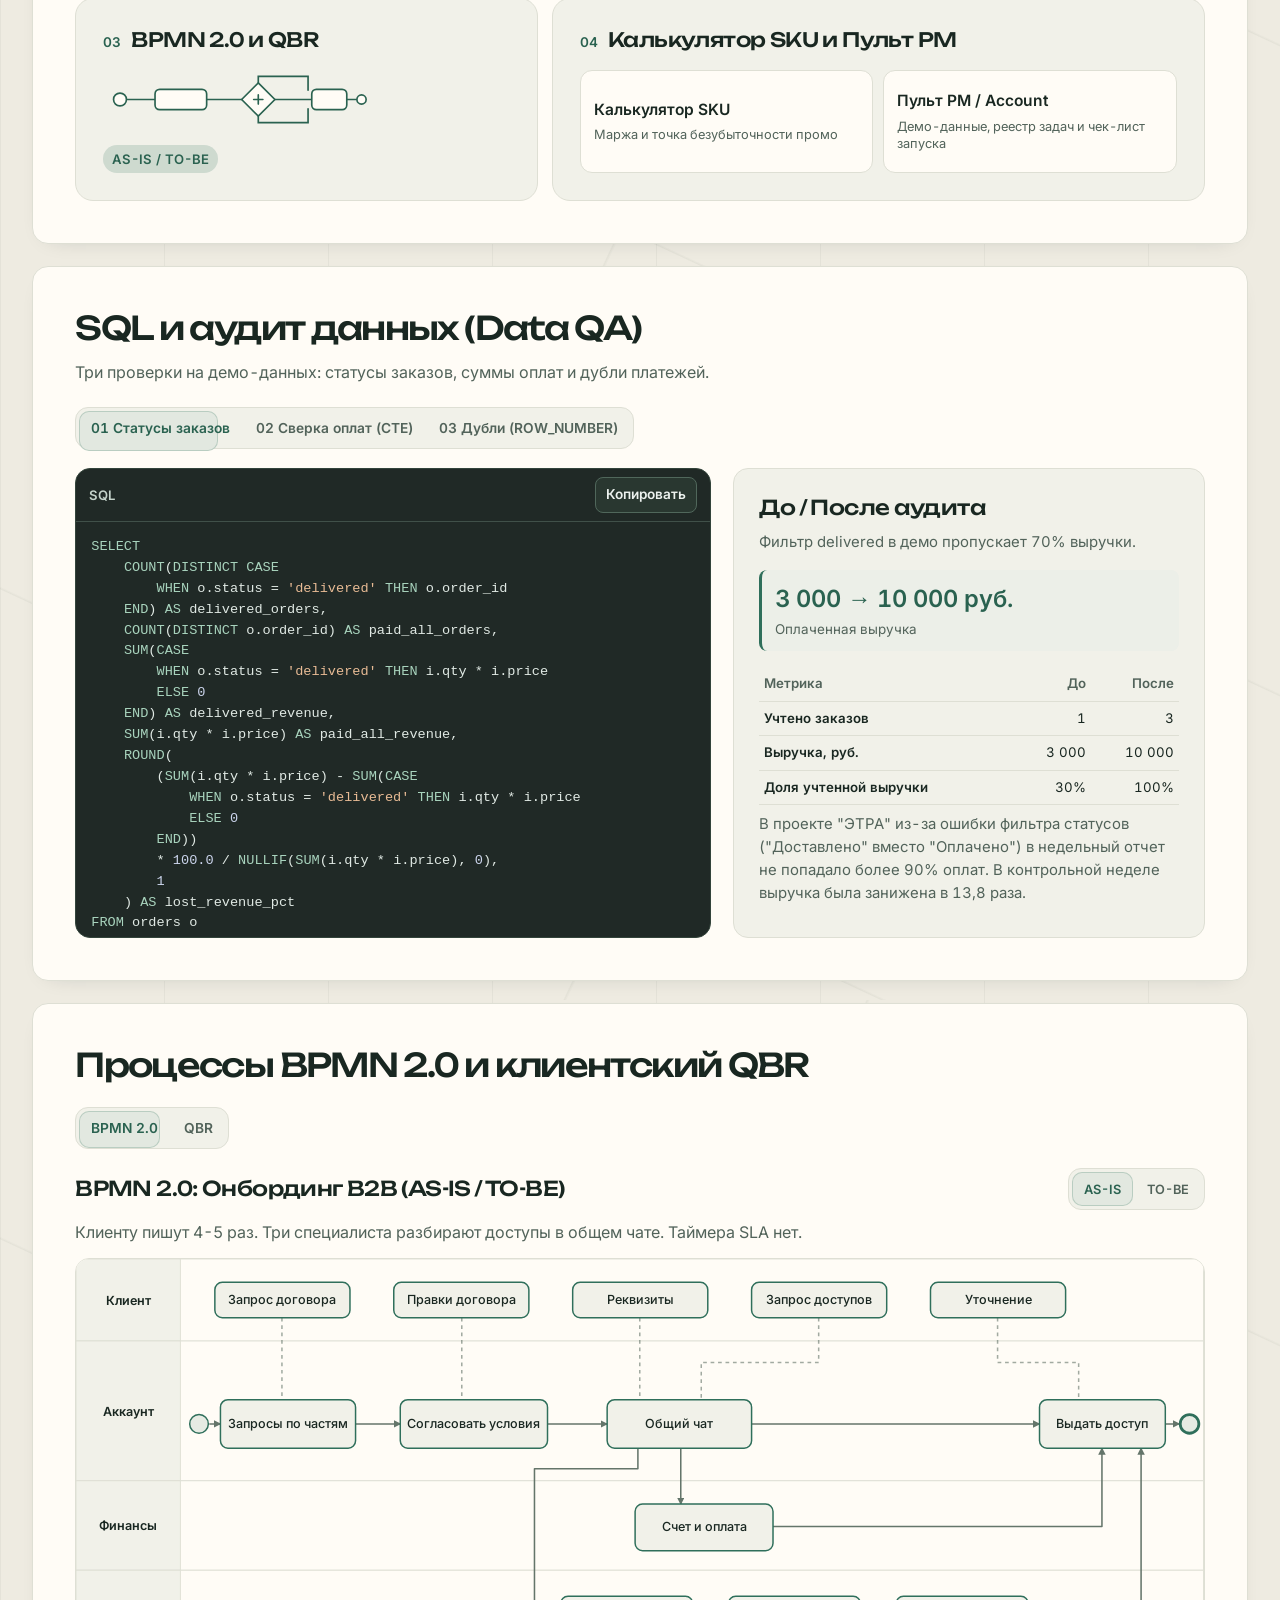
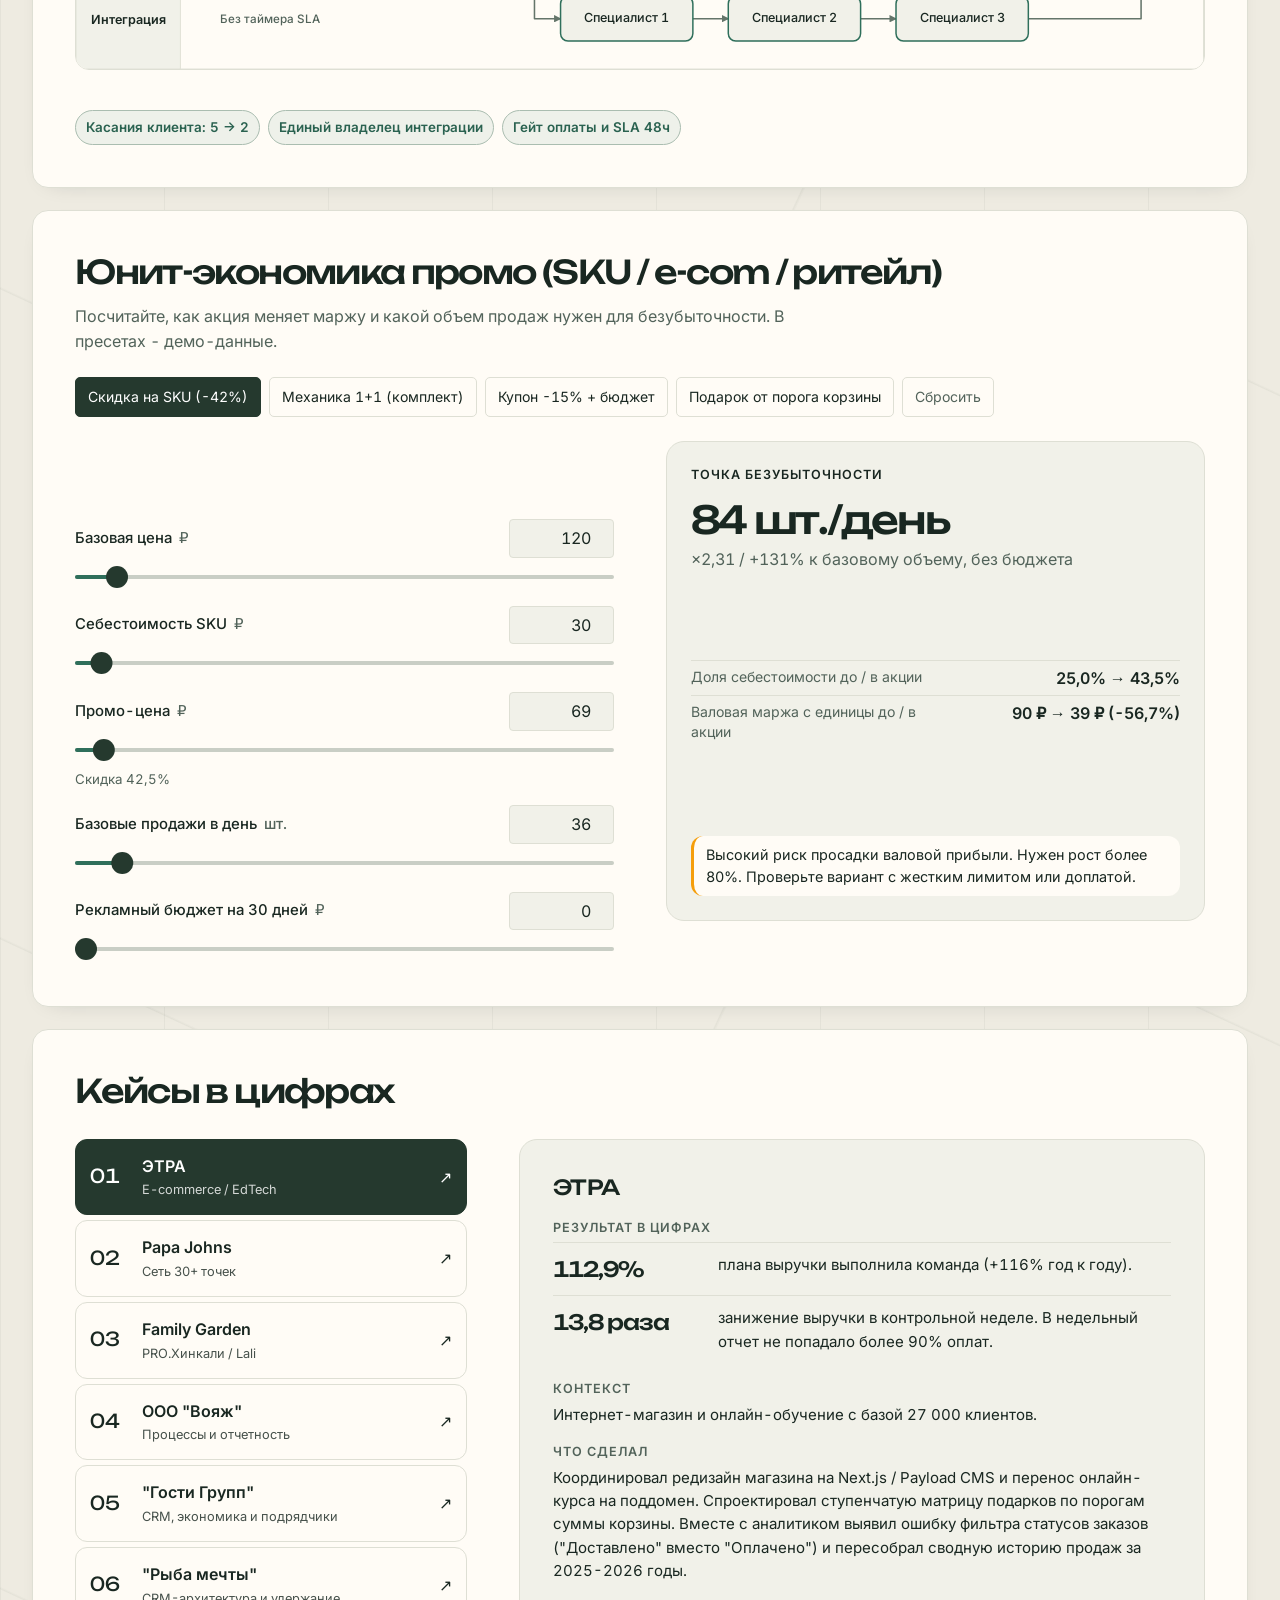
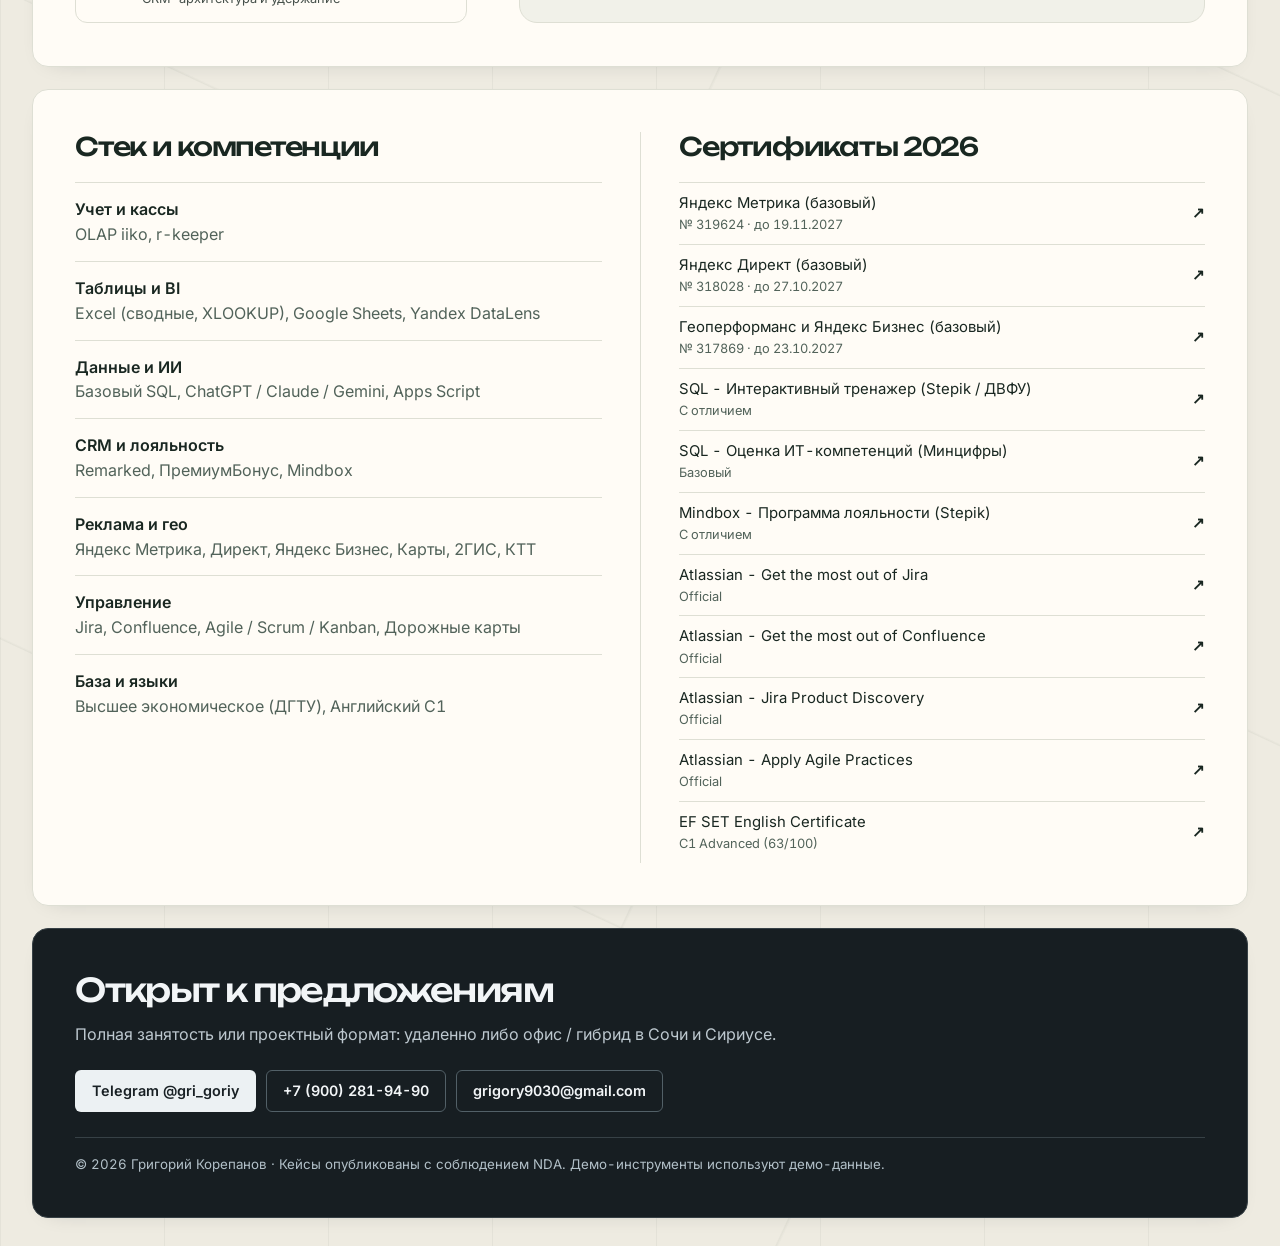
==== commit 96a5096d: "Update meeting assistant card for the final release" ====
--- a/index.html
+++ b/index.html
@@ -25,7 +25,7 @@
   <script src="theme.js?v=2"></script>
   <link rel="stylesheet" href="styles.css?v=7">
   <script src="motion.js" defer></script>
-  <script src="i18n.js?v=5" defer></script>
+  <script src="i18n.js?v=7" defer></script>
   <script src="diagrams.js?v=1" defer></script>
   <script src="app.js?v=4" defer></script>
 </head>
@@ -105,10 +105,10 @@
           <h3 id="meeting-assistant-title" data-i18n="meetingTitle">Telegram-бот для транскрибации и разбора созвонов (RAG, LLMOps, Side-by-side)</h3>
           <div class="meeting-grid">
             <div class="meeting-overview">
-              <p data-i18n="meetingWorkflow">Groq Whisper превращает запись в текст. Экстрактор собирает разбор, верификатор сверяет факты по цитатам и присваивает статусы проверки.</p>
-              <p data-i18n="meetingRag">Локальный RAG использует TF-IDF и косинусное расстояние. Бот берет контекст из Google Docs и записывает задачи в Google Sheets после подтверждения пользователя (Human-in-the-loop).</p>
-              <p data-i18n="meetingOps">Langfuse v4 фиксирует этапы разбора и версии промптов по хэшам. При лимитах API запросы повторяются автоматически.</p>
-              <p class="artifact-detail" data-i18n="meetingStack">Python 3.11+ · aiogram 3 · OpenAI-совместимый клиент · 23 теста на pytest</p>
+              <p data-i18n="meetingWorkflow">Авторежим отправляет записи на разбор, вопросы - ИИ-консультанту. У агента 4 инструмента и до 4 шагов на ответ.</p>
+              <p data-i18n="meetingRag">Гибридный RAG по Google Drive (TF-IDF + локальные эмбеддинги FastEmbed MiniLM через RRF). Индекс обновляется в фоне при изменении файлов.</p>
+              <p data-i18n="meetingOps">Веб-поиск Tavily с резервом DDGS. Чтение страниц (очистка HTML, извлечение JSON-LD, защита от SSRF). Задачи сохраняются после подтверждения кнопкой (Human-in-the-loop).</p>
+              <p class="artifact-detail" data-i18n="meetingStack">Python 3.11+ · Шаги агента в Langfuse · 103 автотеста на pytest</p>
               <div class="meeting-actions">
                 <a class="bi-action" href="https://github.com/Grigory9030/meeting-assistant-bot" target="_blank" rel="noopener" data-i18n="meetingCode">Код и README на GitHub</a>
                 <a class="bi-action" href="https://github.com/Grigory9030/meeting-assistant-bot/blob/main/eval/results.md" target="_blank" rel="noopener" data-i18n="meetingReport">Отчет Side-by-side</a>
